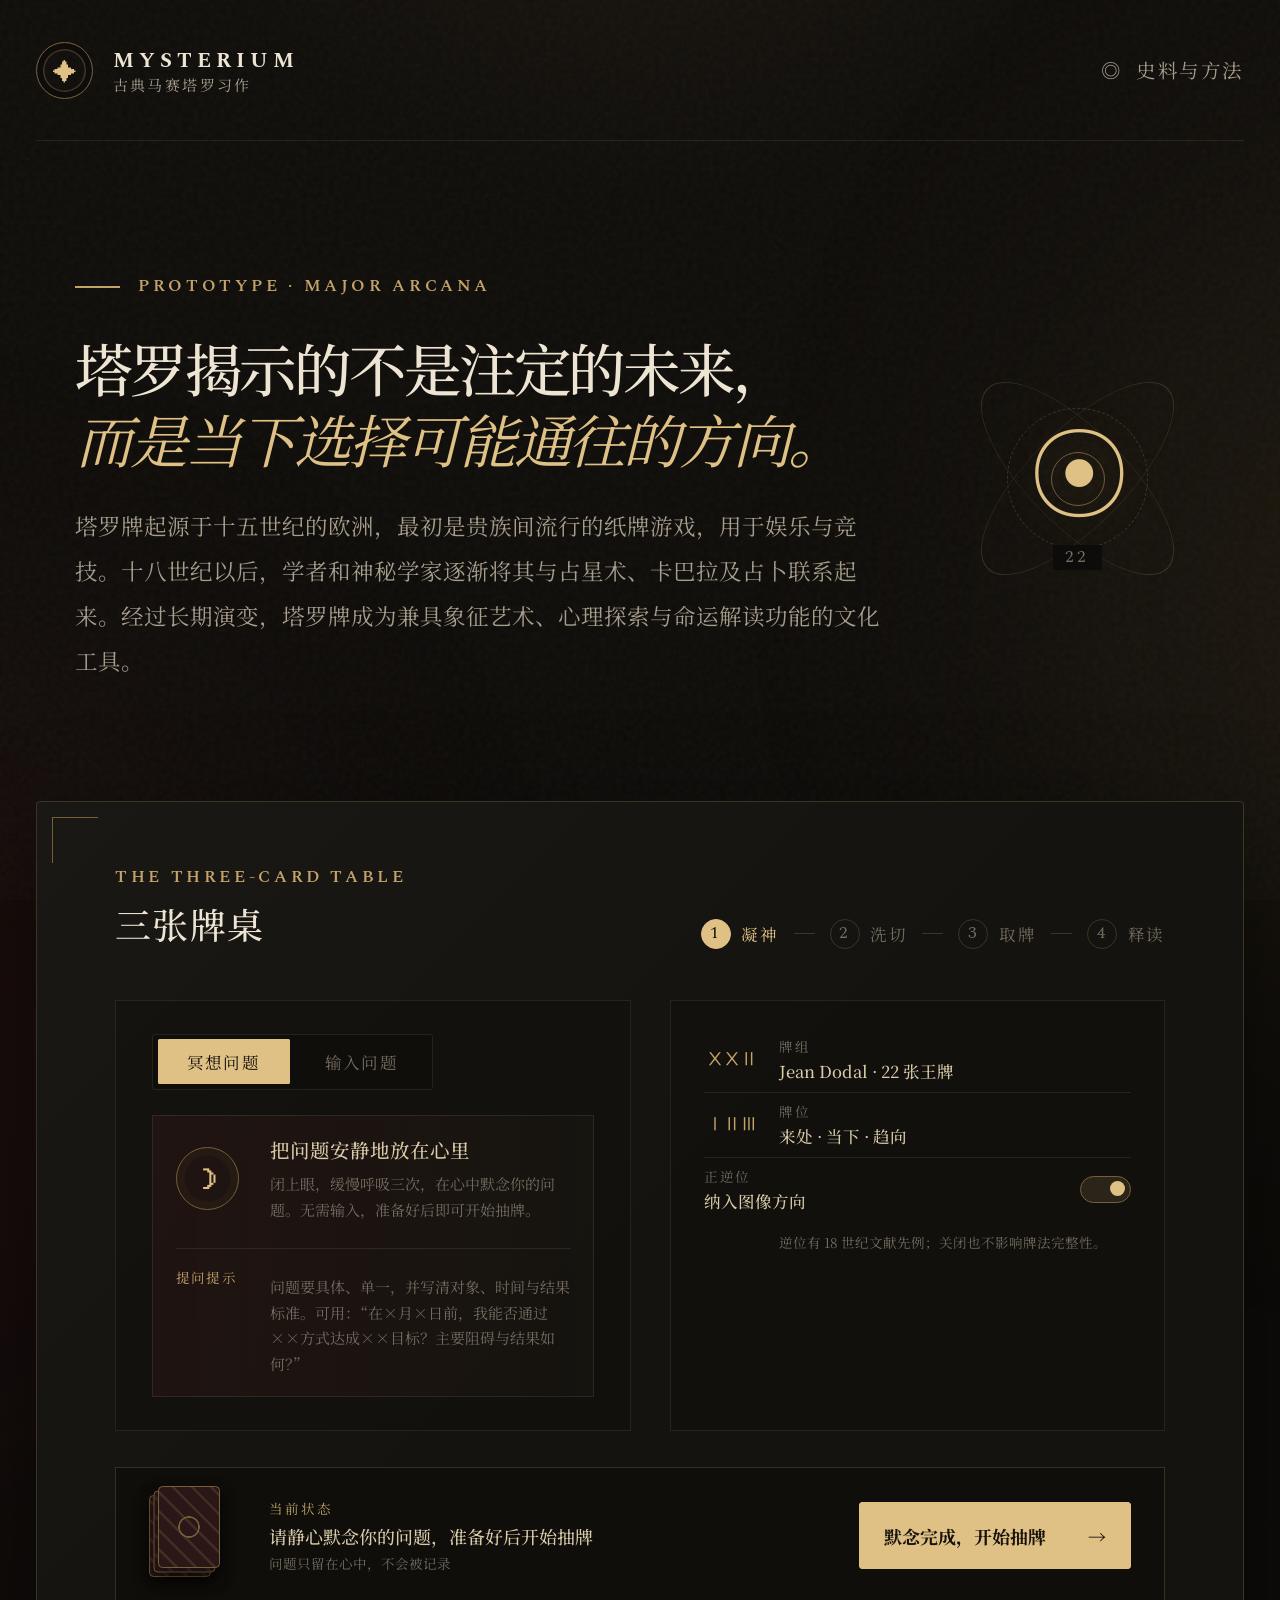
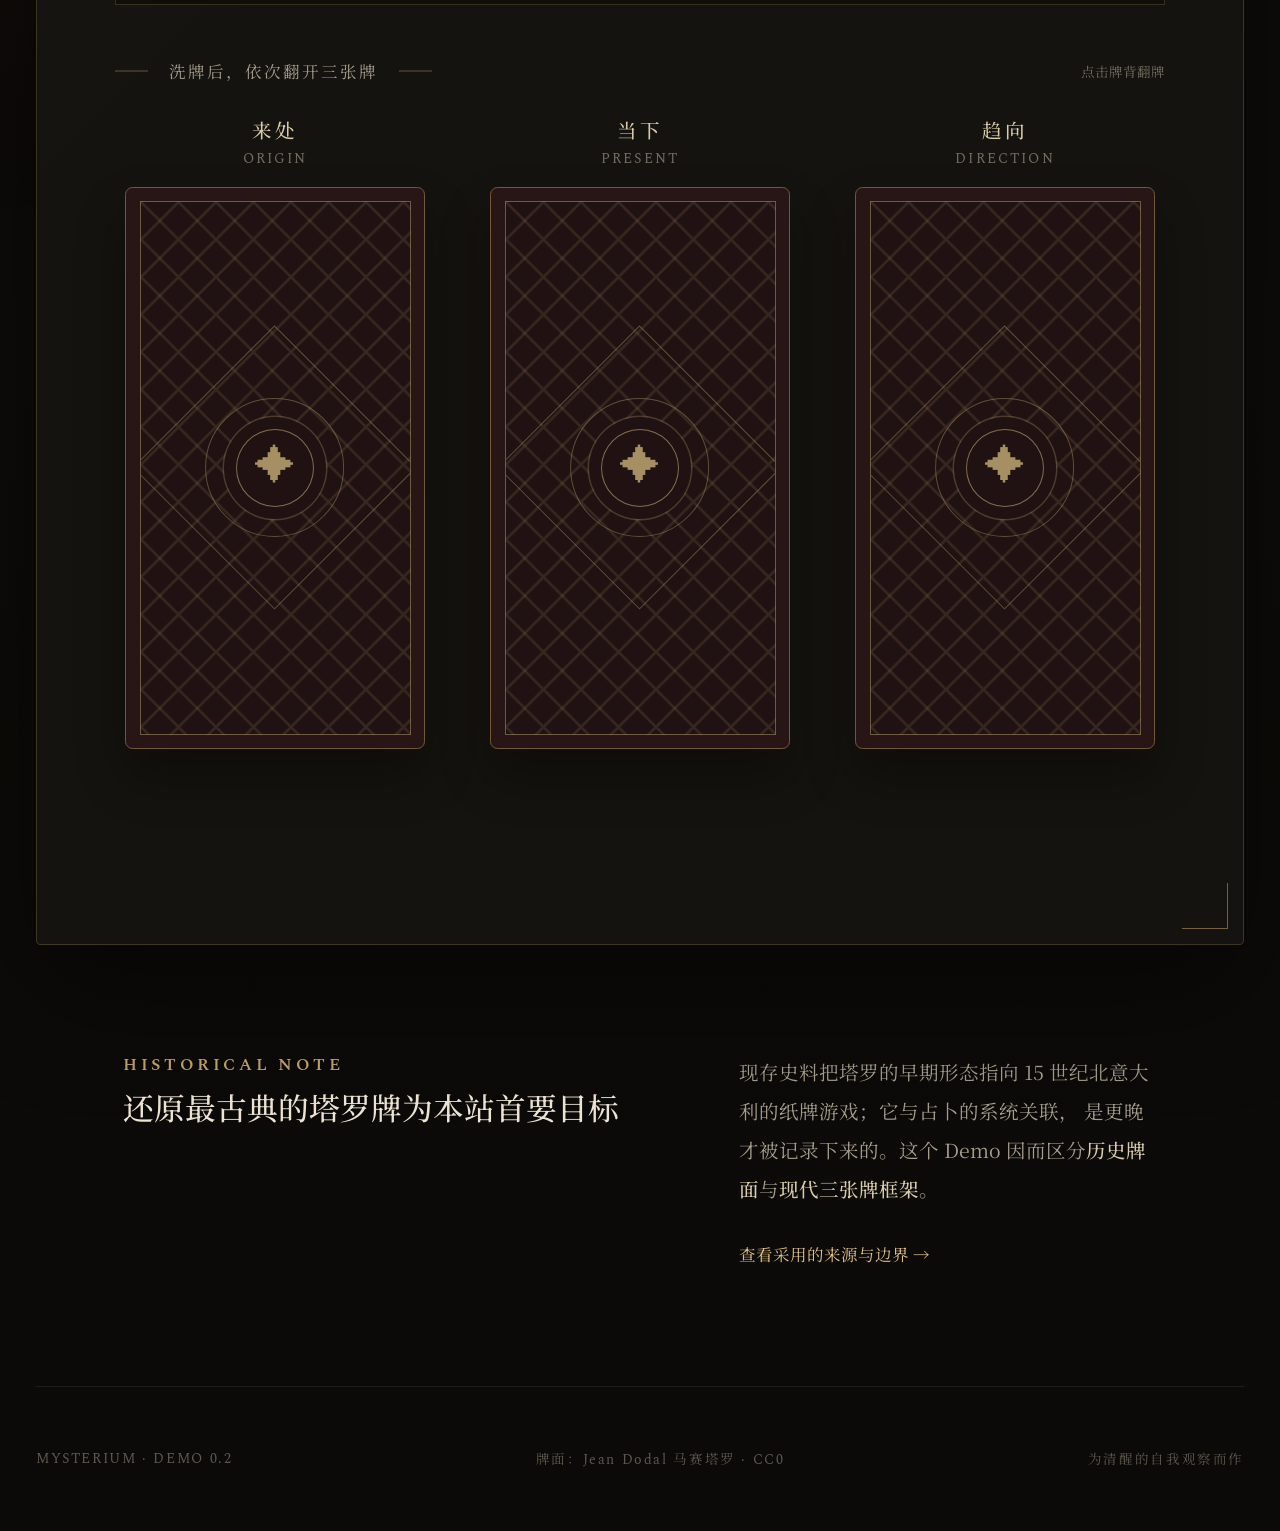
==== index.html @ 78899465 "Add AI reading prompt export" ====
<!doctype html>
<html lang="zh-CN">
  <head>
    <meta charset="UTF-8" />
    <meta name="viewport" content="width=device-width, initial-scale=1.0" />
    <meta name="theme-color" content="#17140f" />
    <meta
      name="description"
      content="以 18 世纪 Jean Dodal 马赛塔罗图像为基础的三张牌体验 Demo。"
    />
    <title>Mysterium · 古典马赛塔罗 Demo</title>
    <link rel="icon" href="assets/seal.svg" type="image/svg+xml" />
    <link rel="stylesheet" href="styles.css" />
    <script src="app.js" defer></script>
  </head>
  <body>
    <a class="skip-link" href="#reading-table">直接进入牌桌</a>

    <div class="ambient ambient-left" aria-hidden="true"></div>
    <div class="ambient ambient-right" aria-hidden="true"></div>
    <div class="grain" aria-hidden="true"></div>

    <header class="site-header">
      <a class="brand" href="#top" aria-label="Mysterium 首页">
        <span class="brand-seal" aria-hidden="true">✦</span>
        <span>
          <strong>MYSTERIUM</strong>
          <small>古典马赛塔罗习作</small>
        </span>
      </a>

      <button class="text-button" id="open-notes" type="button">
        <span aria-hidden="true">◎</span>
        史料与方法
      </button>
    </header>

    <main id="top">
      <section class="hero" aria-labelledby="hero-title">
        <div class="hero-copy">
          <p class="eyebrow"><span></span> Prototype · Major Arcana</p>
          <h1 class="hero-statement" id="hero-title">塔罗揭示的不是注定的未来，<br /><em>而是当下选择可能通往的方向。</em></h1>
          <p class="hero-lede">
            塔罗牌起源于十五世纪的欧洲，最初是贵族间流行的纸牌游戏，用于娱乐与竞技。十八世纪以后，学者和神秘学家逐渐将其与占星术、卡巴拉及占卜联系起来。经过长期演变，塔罗牌成为兼具象征艺术、心理探索与命运解读功能的文化工具。
          </p>
        </div>

        <div class="hero-mark" aria-hidden="true">
          <div class="orbit orbit-one"></div>
          <div class="orbit orbit-two"></div>
          <span>☉</span>
          <small>22</small>
        </div>
      </section>

      <section class="reading-shell" id="reading-table" aria-labelledby="table-title">
        <div class="table-head">
          <div>
            <p class="section-kicker">THE THREE-CARD TABLE</p>
            <h2 id="table-title">三张牌桌</h2>
          </div>
          <ol class="steps" aria-label="占牌步骤">
            <li class="is-active" data-step="1"><span>1</span>凝神</li>
            <li data-step="2"><span>2</span>洗切</li>
            <li data-step="3"><span>3</span>取牌</li>
            <li data-step="4"><span>4</span>释读</li>
          </ol>
        </div>

        <div class="controls-grid">
          <div class="question-block">
            <div class="question-mode-tabs" role="tablist" aria-label="提问方式">
              <button
                class="is-active"
                id="mode-meditation"
                type="button"
                role="tab"
                aria-selected="true"
                aria-controls="meditation-panel"
                data-mode="meditation"
              >冥想问题</button>
              <button
                id="mode-write"
                type="button"
                role="tab"
                aria-selected="false"
                aria-controls="write-panel"
                data-mode="write"
              >输入问题</button>
            </div>

            <div class="question-mode-panel meditation-panel" id="meditation-panel" role="tabpanel" aria-labelledby="mode-meditation">
              <span class="meditation-mark" aria-hidden="true">☽</span>
              <div class="meditation-intro">
                <strong>把问题安静地放在心里</strong>
                <p>闭上眼，缓慢呼吸三次，在心中默念你的问题。无需输入，准备好后即可开始抽牌。</p>
              </div>
              <div class="question-tutorial">
                <small>提问提示</small>
                <p>问题要具体、单一，并写清对象、时间与结果标准。可用：“在×月×日前，我能否通过××方式达成××目标？主要阻碍与结果如何？”</p>
              </div>
            </div>

            <div class="question-mode-panel write-panel" id="write-panel" role="tabpanel" aria-labelledby="mode-write" hidden>
              <label for="question">你希望从哪个问题开始？</label>
              <div class="input-wrap">
                <textarea
                  id="question"
                  maxlength="120"
                  rows="4"
                  placeholder="问题要具体、单一，并写清对象、时间与结果标准。可用：“在×月×日前，我能否通过××方式达成××目标？主要阻碍与结果如何？”"
                ></textarea>
                <span id="question-count" aria-live="polite">0 / 120</span>
              </div>
            </div>
          </div>

          <aside class="method-card" aria-label="本次牌法设置">
            <div class="method-row">
              <span class="method-icon" aria-hidden="true">ⅩⅩⅡ</span>
              <div>
                <small>牌组</small>
                <strong>Jean Dodal · 22 张王牌</strong>
              </div>
            </div>
            <div class="method-row">
              <span class="method-icon" aria-hidden="true">ⅠⅡⅢ</span>
              <div>
                <small>牌位</small>
                <strong>来处 · 当下 · 趋向</strong>
              </div>
            </div>
            <label class="toggle-row">
              <span>
                <small>正逆位</small>
                <strong>纳入图像方向</strong>
              </span>
              <input id="reversals" type="checkbox" checked />
              <span class="toggle" aria-hidden="true"></span>
            </label>
            <p class="micro-note">逆位有 18 世纪文献先例；关闭也不影响牌法完整性。</p>
          </aside>
        </div>

        <div class="ritual-bar">
          <div class="deck-mini" id="deck-mini" aria-hidden="true">
            <span></span><span></span><span></span>
          </div>
          <div class="ritual-status">
            <small>当前状态</small>
            <strong id="status-text" aria-live="polite">请静心默念你的问题，准备好后开始抽牌</strong>
            <span id="shuffle-receipt">问题只留在心中，不会被记录</span>
          </div>
          <button class="primary-button" id="shuffle-button" type="button">
            <span>默念完成，开始抽牌</span>
            <b aria-hidden="true">→</b>
          </button>
        </div>

        <div class="draw-heading">
          <div>
            <span class="hairline"></span>
            <p id="draw-instruction">洗牌后，依次翻开三张牌</p>
            <span class="hairline"></span>
          </div>
          <small>点击牌背翻牌</small>
        </div>

        <div class="card-grid" id="card-grid" aria-label="三张牌位"></div>

        <section class="reading-result" id="reading-result" aria-labelledby="result-title" tabindex="-1" hidden>
          <div class="result-heading">
            <div>
              <p class="section-kicker">YOUR READING</p>
              <h2 id="result-title">把三张牌连成一句话</h2>
            </div>
            <button class="secondary-button" id="copy-reading" type="button">复制释读</button>
          </div>
          <blockquote id="question-echo"></blockquote>
          <div class="interpretations" id="interpretations"></div>
          <div class="synthesis">
            <div class="synthesis-mark" aria-hidden="true">✦</div>
            <div>
              <small>综合线索</small>
              <p id="synthesis-text"></p>
              <strong id="action-text"></strong>
            </div>
          </div>
          <section class="ai-prompt-panel" aria-labelledby="ai-prompt-title">
            <div class="ai-prompt-mark" aria-hidden="true">AI</div>
            <div class="ai-prompt-copy">
              <p class="section-kicker">CONTINUE WITH AI</p>
              <h3 id="ai-prompt-title">复制完整牌阵，继续向 AI 提问</h3>
              <p>
                提示词会整理问题、牌阵定义、三张牌的牌位与正逆位，并要求 AI 区分传统象征、组合推论与现实事实。
              </p>
              <div class="ai-prompt-includes" aria-label="提示词包含的内容">
                <span>问题</span><span>牌阵</span><span>牌位</span><span>正逆位</span><span>解读边界</span>
              </div>
              <p class="ai-prompt-note" id="ai-prompt-note"></p>
            </div>
            <button class="primary-button ai-copy-button" id="copy-ai-prompt" type="button">
              <span>复制 AI 提示词</span><b aria-hidden="true">→</b>
            </button>
          </section>
          <div class="result-actions">
            <p>塔罗适合帮助整理感受，不替代医疗、法律、财务或人生重大决定的专业意见。</p>
            <button class="text-button reset-button" id="reset-button" type="button">重新起牌 ↺</button>
          </div>
        </section>
      </section>

      <section class="provenance" aria-labelledby="provenance-title">
        <div>
          <p class="section-kicker">HISTORICAL NOTE</p>
          <h2 id="provenance-title">还原最古典的塔罗牌为本站首要目标</h2>
        </div>
        <div class="provenance-copy">
          <p>
            现存史料把塔罗的早期形态指向 15 世纪北意大利的纸牌游戏；它与占卜的系统关联，
            是更晚才被记录下来的。这个 Demo 因而区分<strong>历史牌面</strong>与<strong>现代三张牌框架</strong>。
          </p>
          <button class="inline-link" id="open-notes-secondary" type="button">查看采用的来源与边界 →</button>
        </div>
      </section>
    </main>

    <footer>
      <span>MYSTERIUM · DEMO 0.2</span>
      <span>牌面：Jean Dodal 马赛塔罗 · CC0</span>
      <span>为清醒的自我观察而作</span>
    </footer>

    <dialog id="notes-dialog">
      <div class="dialog-head">
        <div>
          <p class="section-kicker">SOURCES &amp; METHOD</p>
          <h2>史料与方法说明</h2>
        </div>
        <button id="close-notes" type="button" aria-label="关闭史料说明">×</button>
      </div>
      <div class="dialog-body">
        <section>
          <span class="note-number">01</span>
          <div>
            <h3>牌面传统</h3>
            <p>
              Demo 使用 Jean Dodal 的马赛体系大阿卡那图像，原牌约制作于 1701 年。
              图像整理版由 OpenGameArt 以 CC0 提供。马赛体系保留了杯、剑、杖、币与 22 张王牌的欧洲传统结构。
            </p>
            <a href="https://opengameart.org/content/tarot-cards-major-arcana" target="_blank" rel="noreferrer">查看牌面来源</a>
          </div>
        </section>
        <section>
          <span class="note-number">02</span>
          <div>
            <h3>占卜史的边界</h3>
            <p>
              大都会艺术博物馆将最早的塔罗记录定位于 15 世纪，并说明它起初是游戏。
              法国国家图书馆藏有 Etteilla 于 1783–1784 年出版的塔罗占卜著作；这才是可核查的早期系统文献之一。
            </p>
            <div class="source-links">
              <a href="https://www.metmuseum.org/perspectives/tarot-2" target="_blank" rel="noreferrer">Met 塔罗史</a>
              <a href="https://catalogue.bnf.fr/ark:/12148/cb44214742d" target="_blank" rel="noreferrer">BnF · Etteilla 原著书目</a>
            </div>
          </div>
        </section>
        <section>
          <span class="note-number">03</span>
          <div>
            <h3>本 Demo 的三张牌法</h3>
            <p>
              “来处／当下／趋向”是便于入门的现代阅读框架，不是中世纪定式。这里把“未来”写成“趋向”，
              因为第三张牌反映的是在当前条件延续时值得观察的方向，并非不可改变的预言。
            </p>
          </div>
        </section>
        <section>
          <span class="note-number">04</span>
          <div>
            <h3>随机与逆位</h3>
            <p>
              每次洗牌使用 <code>crypto.getRandomValues()</code> 完成 Fisher–Yates 洗牌，再随机切牌。
              开启逆位后，每张牌以等概率决定方向。逆位是解释图像阻滞、内化或过度的一种视角，不等同于“坏牌”。
            </p>
          </div>
        </section>
      </div>
    </dialog>

    <div class="toast" id="toast" role="status" aria-live="polite"></div>
  </body>
</html>
---- styles.css ----
@import url("https://fonts.googleapis.com/css2?family=Noto+Serif+SC:wght@400;500;600;700&family=Spectral:ital,wght@0,400;0,500;0,600;1,500&display=swap");

:root {
  --ink: #ede4d3;
  --muted: #a69d8d;
  --dim: #746c60;
  --gold: #c4a36a;
  --gold-bright: #dfc185;
  --gold-dark: #76603a;
  --paper: #d9cbaa;
  --wine: #611f26;
  --night: #0d0c0a;
  --panel: #15130f;
  --panel-light: #1b1812;
  --line: rgba(196, 163, 106, 0.22);
  --line-soft: rgba(237, 228, 211, 0.09);
  --shadow: 0 28px 80px rgba(0, 0, 0, 0.48);
  --serif-cn: "Noto Serif SC", "Songti SC", SimSun, serif;
  --serif-latin: "Spectral", Georgia, serif;
}

* {
  box-sizing: border-box;
}

html {
  scroll-behavior: smooth;
}

body {
  min-width: 320px;
  margin: 0;
  color: var(--ink);
  background:
    radial-gradient(circle at 50% -10%, rgba(103, 77, 40, 0.16), transparent 32rem),
    linear-gradient(180deg, #100e0b 0%, #0b0a08 100%);
  font-family: var(--serif-cn);
  min-height: 100vh;
  overflow-x: hidden;
}

button,
textarea {
  font: inherit;
}

button,
a {
  -webkit-tap-highlight-color: transparent;
}

button:focus-visible,
a:focus-visible,
textarea:focus-visible {
  outline: 2px solid var(--gold-bright);
  outline-offset: 4px;
}

.skip-link {
  position: fixed;
  z-index: 100;
  top: 12px;
  left: 12px;
  padding: 10px 14px;
  color: var(--night);
  background: var(--gold-bright);
  transform: translateY(-150%);
}

.skip-link:focus-visible {
  transform: translateY(0);
}

.reading-complete .skip-link {
  visibility: hidden;
  transform: translateY(-150%);
}

.grain {
  position: fixed;
  z-index: -1;
  inset: 0;
  pointer-events: none;
  opacity: 0.05;
  background-image: url("data:image/svg+xml,%3Csvg viewBox='0 0 180 180' xmlns='http://www.w3.org/2000/svg'%3E%3Cfilter id='n'%3E%3CfeTurbulence type='fractalNoise' baseFrequency='.92' numOctaves='4' stitchTiles='stitch'/%3E%3C/filter%3E%3Crect width='100%25' height='100%25' filter='url(%23n)' opacity='.8'/%3E%3C/svg%3E");
}

.ambient {
  position: fixed;
  z-index: -2;
  width: 34rem;
  height: 34rem;
  border-radius: 50%;
  filter: blur(100px);
  pointer-events: none;
}

.ambient-left {
  top: 28rem;
  left: -24rem;
  background: rgba(98, 30, 32, 0.16);
}

.ambient-right {
  top: 8rem;
  right: -26rem;
  background: rgba(122, 90, 42, 0.14);
}

.site-header,
main,
footer {
  width: min(1180px, calc(100% - 48px));
  margin-inline: auto;
}

.site-header {
  display: flex;
  align-items: center;
  justify-content: space-between;
  height: 94px;
  border-bottom: 1px solid var(--line-soft);
}

.brand {
  display: inline-flex;
  gap: 13px;
  align-items: center;
  color: var(--ink);
  text-decoration: none;
}

.brand-seal {
  display: grid;
  place-items: center;
  width: 38px;
  height: 38px;
  color: var(--gold-bright);
  border: 1px solid var(--gold-dark);
  border-radius: 50%;
  box-shadow: inset 0 0 0 4px var(--night), inset 0 0 0 5px rgba(196, 163, 106, 0.26);
}

.brand strong,
.brand small {
  display: block;
}

.brand strong {
  font-family: var(--serif-latin);
  font-size: 14px;
  letter-spacing: 0.24em;
}

.brand small {
  margin-top: -2px;
  color: var(--muted);
  font-size: 10px;
  letter-spacing: 0.16em;
}

.text-button,
.inline-link {
  padding: 8px 0;
  color: var(--gold-bright);
  background: none;
  border: 0;
  cursor: pointer;
}

.text-button {
  display: inline-flex;
  gap: 9px;
  align-items: center;
  color: var(--muted);
  font-size: 13px;
  letter-spacing: 0.08em;
}

.text-button:hover,
.inline-link:hover {
  color: var(--ink);
}

.hero {
  position: relative;
  display: grid;
  grid-template-columns: minmax(0, 1fr) 300px;
  gap: 5rem;
  align-items: center;
  min-height: 440px;
  padding: 74px 58px 64px;
}

.hero-copy {
  max-width: 720px;
}

.eyebrow,
.section-kicker {
  margin: 0;
  color: var(--gold);
  font-family: var(--serif-latin), var(--serif-cn);
  font-size: 11px;
  font-weight: 600;
  letter-spacing: 0.22em;
  text-transform: uppercase;
}

.eyebrow {
  display: flex;
  gap: 12px;
  align-items: center;
}

.eyebrow span {
  width: 30px;
  height: 1px;
  background: var(--gold);
}

.hero h1 {
  margin: 22px 0 20px;
  font-size: clamp(40px, 5.2vw, 70px);
  font-weight: 500;
  line-height: 1.22;
  letter-spacing: -0.045em;
}

.hero h1.hero-statement {
  font-size: clamp(32px, 3vw, 42px);
  letter-spacing: -0.055em;
}

.hero h1 em {
  color: var(--gold-bright);
  font-weight: 400;
}

.hero-lede {
  max-width: 720px;
  margin: 0;
  color: var(--muted);
  font-size: 15px;
  line-height: 2;
}

.hero-mark {
  position: relative;
  display: grid;
  place-items: center;
  width: 250px;
  aspect-ratio: 1;
  justify-self: center;
}

.hero-mark::before,
.hero-mark::after,
.orbit {
  position: absolute;
  inset: 0;
  content: "";
  border: 1px solid rgba(196, 163, 106, 0.22);
  border-radius: 50%;
}

.hero-mark::before {
  inset: 38px;
  border-style: dashed;
}

.hero-mark::after {
  inset: 67px;
  border-color: rgba(196, 163, 106, 0.5);
}

.orbit-one {
  transform: rotate(45deg) scaleY(0.38);
}

.orbit-two {
  transform: rotate(-45deg) scaleY(0.38);
}

.hero-mark > span {
  color: var(--gold-bright);
  font-family: var(--serif-latin);
  font-size: 68px;
  text-shadow: 0 0 30px rgba(196, 163, 106, 0.18);
}

.hero-mark small {
  position: absolute;
  bottom: 24px;
  padding: 0 8px;
  color: var(--dim);
  background: var(--night);
  font-family: var(--serif-latin);
  font-size: 11px;
  letter-spacing: 0.2em;
}

.reading-shell {
  position: relative;
  padding: 42px 52px 52px;
  overflow: hidden;
  background:
    linear-gradient(135deg, rgba(255, 255, 255, 0.018), transparent 38%),
    var(--panel);
  border: 1px solid var(--line);
  border-radius: 3px;
  box-shadow: var(--shadow);
}

.reading-shell::before,
.reading-shell::after {
  position: absolute;
  width: 30px;
  height: 30px;
  content: "";
  pointer-events: none;
}

.reading-shell::before {
  top: 10px;
  left: 10px;
  border-top: 1px solid var(--gold-dark);
  border-left: 1px solid var(--gold-dark);
}

.reading-shell::after {
  right: 10px;
  bottom: 10px;
  border-right: 1px solid var(--gold-dark);
  border-bottom: 1px solid var(--gold-dark);
}

.table-head,
.result-heading {
  display: flex;
  gap: 30px;
  align-items: flex-end;
  justify-content: space-between;
}

.table-head h2,
.result-heading h2,
.provenance h2,
.dialog-head h2 {
  margin: 5px 0 0;
  font-size: 24px;
  font-weight: 500;
  letter-spacing: 0.04em;
}

.steps {
  display: flex;
  gap: 0;
  margin: 0;
  padding: 0;
  list-style: none;
}

.steps li {
  position: relative;
  display: flex;
  gap: 7px;
  align-items: center;
  padding-left: 34px;
  color: var(--dim);
  font-size: 11px;
  letter-spacing: 0.1em;
  transition: color 300ms ease;
}

.steps li:not(:first-child)::before {
  position: absolute;
  left: 10px;
  width: 14px;
  height: 1px;
  content: "";
  background: var(--line);
}

.steps span {
  display: grid;
  place-items: center;
  width: 20px;
  height: 20px;
  border: 1px solid var(--line);
  border-radius: 50%;
  font-family: var(--serif-latin);
}

.steps li.is-active,
.steps li.is-done {
  color: var(--gold-bright);
}

.steps li.is-active span {
  color: var(--night);
  background: var(--gold-bright);
  border-color: var(--gold-bright);
}

.steps li.is-done span {
  border-color: var(--gold-dark);
}

.controls-grid {
  display: grid;
  grid-template-columns: minmax(0, 1fr) 330px;
  gap: 26px;
  margin-top: 34px;
}

.question-block,
.method-card {
  min-height: 176px;
  padding: 22px 24px;
  background: rgba(5, 5, 4, 0.22);
  border: 1px solid var(--line-soft);
}

.question-mode-tabs {
  display: inline-flex;
  gap: 4px;
  padding: 3px;
  background: #0f0e0b;
  border: 1px solid var(--line-soft);
  border-radius: 2px;
}

.question-mode-tabs button {
  min-width: 88px;
  padding: 7px 13px;
  color: var(--dim);
  background: transparent;
  border: 0;
  border-radius: 1px;
  cursor: pointer;
  font-size: 11px;
  letter-spacing: 0.08em;
  transition: color 180ms ease, background 180ms ease;
}

.question-mode-tabs button:hover:not(:disabled) {
  color: var(--paper);
}

.question-mode-tabs button.is-active {
  color: #19140d;
  background: var(--gold-bright);
}

.question-mode-tabs button:disabled {
  cursor: default;
}

.question-mode-panel {
  margin-top: 17px;
}

.meditation-panel {
  display: grid;
  grid-template-columns: 48px minmax(0, 1fr);
  gap: 15px;
  align-items: center;
  min-height: 79px;
  padding: 13px 15px;
  background: linear-gradient(90deg, rgba(97, 31, 38, 0.16), rgba(196, 163, 106, 0.025));
  border: 1px solid var(--line-soft);
}

.meditation-panel[hidden],
.write-panel[hidden] {
  display: none;
}

.meditation-mark {
  display: grid;
  place-items: center;
  width: 42px;
  height: 42px;
  color: var(--gold-bright);
  border: 1px solid var(--gold-dark);
  border-radius: 50%;
  font-family: var(--serif-latin);
  font-size: 22px;
  box-shadow: inset 0 0 0 5px rgba(196, 163, 106, 0.04);
}

.meditation-panel strong,
.meditation-panel p {
  display: block;
}

.question-tutorial {
  grid-column: 1 / -1;
  display: grid;
  grid-template-columns: 48px minmax(0, 1fr);
  gap: 15px;
  align-items: start;
  margin-top: 2px;
  padding-top: 12px;
  border-top: 1px solid var(--line-soft);
}

.question-tutorial small {
  color: var(--gold);
  font-size: 9px;
  letter-spacing: 0.1em;
}

.question-tutorial p {
  margin: -3px 0 0;
  color: var(--muted);
  font-size: 10px;
  line-height: 1.8;
}

.meditation-panel strong {
  color: var(--paper);
  font-size: 13px;
  font-weight: 500;
}

.meditation-panel p {
  margin: 5px 0 0;
  color: var(--dim);
  font-size: 10px;
  line-height: 1.7;
}

.write-panel > label {
  display: block;
  margin-bottom: 9px;
  color: var(--paper);
  font-size: 12px;
}

.input-wrap {
  position: relative;
}

textarea {
  display: block;
  width: 100%;
  min-height: 112px;
  padding: 13px 64px 13px 14px;
  resize: vertical;
  color: var(--ink);
  background: #100f0c;
  border: 1px solid var(--line);
  border-radius: 2px;
  line-height: 1.65;
}

textarea::placeholder {
  color: #625c53;
}

#question-count {
  position: absolute;
  right: 12px;
  bottom: 10px;
  color: var(--dim);
  font-family: var(--serif-latin);
  font-size: 10px;
}

.method-card {
  padding: 18px 22px;
}

.method-row,
.toggle-row {
  display: flex;
  gap: 13px;
  align-items: center;
  min-height: 43px;
}

.method-row + .method-row,
.toggle-row {
  border-top: 1px solid var(--line-soft);
}

.method-icon {
  width: 37px;
  color: var(--gold);
  font-family: var(--serif-latin);
  font-size: 12px;
  text-align: center;
  letter-spacing: -0.04em;
}

.method-row small,
.method-row strong,
.toggle-row small,
.toggle-row strong {
  display: block;
}

.method-row small,
.toggle-row small {
  margin-bottom: 2px;
  color: var(--dim);
  font-size: 9px;
  letter-spacing: 0.12em;
}

.method-row strong,
.toggle-row strong {
  color: var(--paper);
  font-size: 11px;
  font-weight: 500;
}

.toggle-row {
  position: relative;
  justify-content: space-between;
  cursor: pointer;
}

.toggle-row input {
  position: absolute;
  opacity: 0;
  pointer-events: none;
}

.toggle {
  position: relative;
  width: 34px;
  height: 18px;
  background: #0d0c0a;
  border: 1px solid #4d463a;
  border-radius: 20px;
  transition: all 200ms ease;
}

.toggle::after {
  position: absolute;
  top: 3px;
  left: 3px;
  width: 10px;
  height: 10px;
  content: "";
  background: var(--dim);
  border-radius: 50%;
  transition: all 200ms ease;
}

.toggle-row input:checked + .toggle {
  background: rgba(196, 163, 106, 0.14);
  border-color: var(--gold-dark);
}

.toggle-row input:checked + .toggle::after {
  background: var(--gold-bright);
  transform: translateX(16px);
}

.toggle-row input:focus-visible + .toggle {
  outline: 2px solid var(--gold-bright);
  outline-offset: 3px;
}

.micro-note {
  margin: 7px 0 0 50px;
  color: var(--dim);
  font-size: 9px;
  line-height: 1.5;
}

.ritual-bar {
  display: grid;
  grid-template-columns: 62px minmax(0, 1fr) auto;
  gap: 18px;
  align-items: center;
  margin-top: 24px;
  padding: 18px 22px;
  background: #0f0e0b;
  border: 1px solid var(--line);
}

.deck-mini {
  position: relative;
  width: 41px;
  height: 55px;
}

.deck-mini span {
  position: absolute;
  inset: 0;
  display: block;
  background:
    radial-gradient(circle at center, transparent 18%, var(--gold-dark) 19%, var(--gold-dark) 21%, transparent 22%),
    repeating-linear-gradient(45deg, transparent 0 7px, rgba(196, 163, 106, 0.16) 8px 9px),
    #2b1717;
  border: 1px solid var(--gold-dark);
  border-radius: 3px;
  box-shadow: 0 4px 10px rgba(0, 0, 0, 0.5);
  transition: transform 500ms ease;
}

.deck-mini span:nth-child(2) {
  transform: translate(3px, -3px);
}

.deck-mini span:nth-child(3) {
  transform: translate(6px, -6px);
}

.deck-mini.is-shuffling span:nth-child(1) {
  animation: shuffle-left 700ms ease-in-out infinite alternate;
}

.deck-mini.is-shuffling span:nth-child(3) {
  animation: shuffle-right 700ms ease-in-out infinite alternate;
}

@keyframes shuffle-left {
  to { transform: translate(-14px, -4px) rotate(-8deg); }
}

@keyframes shuffle-right {
  to { transform: translate(20px, -8px) rotate(9deg); }
}

.ritual-status small,
.ritual-status strong,
.ritual-status span {
  display: block;
}

.ritual-status small {
  margin-bottom: 3px;
  color: var(--gold);
  font-size: 9px;
  letter-spacing: 0.15em;
}

.ritual-status strong {
  color: var(--paper);
  font-size: 12px;
  font-weight: 500;
}

.ritual-status span {
  margin-top: 3px;
  color: var(--dim);
  font-size: 9px;
}

.primary-button,
.secondary-button {
  border-radius: 2px;
  cursor: pointer;
  transition: transform 180ms ease, background 180ms ease, color 180ms ease;
}

.primary-button {
  display: inline-flex;
  gap: 28px;
  align-items: center;
  justify-content: space-between;
  min-width: 164px;
  padding: 13px 16px;
  color: #17120b;
  background: var(--gold-bright);
  border: 1px solid var(--gold-bright);
  font-size: 12px;
  font-weight: 700;
}

.primary-button:hover,
.secondary-button:hover {
  transform: translateY(-2px);
}

.primary-button:disabled {
  color: var(--dim);
  background: #211d17;
  border-color: var(--line);
  cursor: wait;
  transform: none;
}

.draw-heading {
  display: flex;
  align-items: center;
  justify-content: space-between;
  margin: 36px 0 22px;
}

.draw-heading > div {
  display: flex;
  gap: 14px;
  align-items: center;
}

.draw-heading p {
  margin: 0;
  color: var(--muted);
  font-size: 11px;
  letter-spacing: 0.12em;
}

.draw-heading small {
  color: var(--dim);
  font-size: 9px;
}

.hairline {
  width: 22px;
  height: 1px;
  background: var(--line);
}

.card-grid {
  display: grid;
  grid-template-columns: repeat(3, minmax(0, 1fr));
  gap: 30px;
  max-width: 890px;
  margin: 0 auto;
}

.card-position {
  min-width: 0;
  text-align: center;
}

.position-label {
  margin-bottom: 12px;
}

.position-label strong,
.position-label small {
  display: block;
}

.position-label strong {
  color: var(--paper);
  font-size: 13px;
  font-weight: 500;
  letter-spacing: 0.16em;
}

.position-label small {
  margin-top: 3px;
  color: var(--dim);
  font-family: var(--serif-latin);
  font-size: 9px;
  letter-spacing: 0.16em;
  text-transform: uppercase;
}

.tarot-card {
  position: relative;
  width: min(100%, 200px);
  aspect-ratio: 200 / 375;
  margin: 0 auto;
  padding: 0;
  perspective: 1200px;
  background: transparent;
  border: 0;
  cursor: default;
}

.tarot-card.can-reveal {
  cursor: pointer;
}

.tarot-card.can-reveal:hover .card-inner {
  transform: translateY(-8px) rotate(-0.7deg);
  box-shadow: 0 24px 45px rgba(0, 0, 0, 0.54), 0 0 0 1px rgba(223, 193, 133, 0.4);
}

.tarot-card:not(.can-reveal):not(.is-revealed) {
  opacity: 0.72;
}

.card-inner {
  position: absolute;
  inset: 0;
  transform-style: preserve-3d;
  border-radius: 5px;
  box-shadow: 0 18px 35px rgba(0, 0, 0, 0.46);
  transition: transform 750ms cubic-bezier(0.2, 0.78, 0.23, 1), box-shadow 250ms ease;
}

.tarot-card.is-revealed .card-inner {
  transform: rotateY(180deg);
}

.card-face {
  position: absolute;
  inset: 0;
  overflow: hidden;
  border-radius: 5px;
  backface-visibility: hidden;
}

.card-back {
  display: grid;
  place-items: center;
  padding: 9px;
  background: #31191a;
  border: 1px solid #9b7444;
}

.back-frame {
  position: relative;
  display: grid;
  place-items: center;
  width: 100%;
  height: 100%;
  overflow: hidden;
  background:
    linear-gradient(45deg, transparent 47%, rgba(217, 187, 127, 0.18) 48% 52%, transparent 53%),
    linear-gradient(-45deg, transparent 47%, rgba(217, 187, 127, 0.18) 48% 52%, transparent 53%),
    #261214;
  background-size: 25px 25px;
  border: 1px solid rgba(223, 193, 133, 0.58);
}

.back-frame::before,
.back-frame::after {
  position: absolute;
  width: 74%;
  aspect-ratio: 1;
  content: "";
  border: 1px solid rgba(223, 193, 133, 0.48);
  transform: rotate(45deg);
}

.back-frame::after {
  width: 51%;
  border-radius: 50%;
}

.back-symbol {
  position: relative;
  z-index: 1;
  display: grid;
  place-items: center;
  width: 52px;
  height: 52px;
  color: var(--gold-bright);
  background: #261214;
  border: 1px solid rgba(223, 193, 133, 0.72);
  border-radius: 50%;
  font-family: var(--serif-latin);
  font-size: 27px;
  box-shadow: 0 0 0 8px #261214, 0 0 0 9px rgba(223, 193, 133, 0.33);
}

.card-front {
  transform: rotateY(180deg);
  background: #d8caab;
  border: 1px solid #87724d;
}

.card-front img {
  width: 100%;
  height: 100%;
  object-fit: cover;
  transition: transform 400ms ease;
}

.card-front img.is-reversed {
  transform: rotate(180deg);
}

.orientation-badge {
  position: absolute;
  z-index: 2;
  top: 8px;
  right: 8px;
  padding: 3px 7px;
  color: #f0e7d3;
  background: rgba(48, 22, 23, 0.9);
  border: 1px solid rgba(223, 193, 133, 0.6);
  border-radius: 999px;
  font-size: 9px;
  letter-spacing: 0.1em;
}

.card-caption {
  min-height: 60px;
  margin-top: 13px;
  opacity: 0;
  transform: translateY(7px);
  transition: opacity 350ms ease 500ms, transform 350ms ease 500ms;
}

.card-position.is-revealed .card-caption {
  opacity: 1;
  transform: translateY(0);
}

.card-caption strong,
.card-caption span {
  display: block;
}

.card-caption strong {
  color: var(--paper);
  font-size: 15px;
  font-weight: 600;
}

.card-caption span {
  margin-top: 3px;
  color: var(--gold);
  font-size: 10px;
  letter-spacing: 0.08em;
}

.card-number-placeholder {
  position: absolute;
  inset: 0;
  display: grid;
  place-items: center;
  color: rgba(196, 163, 106, 0.16);
  font-family: var(--serif-latin);
  font-size: 42px;
  pointer-events: none;
}

.reading-result {
  margin-top: 48px;
  padding-top: 36px;
  border-top: 1px solid var(--line);
  animation: result-in 600ms ease both;
}

.reading-result:focus {
  outline: none;
}

@keyframes result-in {
  from { opacity: 0; transform: translateY(16px); }
}

.secondary-button {
  padding: 8px 13px;
  color: var(--gold-bright);
  background: transparent;
  border: 1px solid var(--gold-dark);
  font-size: 10px;
  letter-spacing: 0.1em;
}

#question-echo {
  margin: 26px 0 20px;
  padding: 14px 18px;
  color: var(--paper);
  background: rgba(196, 163, 106, 0.05);
  border-left: 2px solid var(--gold-dark);
  font-size: 13px;
}

#question-echo:empty {
  display: none;
}

.interpretations {
  display: grid;
  grid-template-columns: repeat(3, 1fr);
  gap: 15px;
}

.interpretation-card {
  padding: 18px;
  background: rgba(5, 5, 4, 0.2);
  border: 1px solid var(--line-soft);
}

.interpretation-card > small {
  color: var(--gold);
  font-size: 9px;
  letter-spacing: 0.14em;
}

.interpretation-card h3 {
  margin: 7px 0 8px;
  color: var(--paper);
  font-size: 15px;
  font-weight: 600;
}

.interpretation-card h3 span {
  color: var(--dim);
  font-size: 10px;
  font-weight: 400;
}

.interpretation-card p {
  margin: 0;
  color: var(--muted);
  font-size: 11px;
  line-height: 1.85;
}

.interpretation-card em {
  display: block;
  margin-top: 13px;
  padding-top: 11px;
  color: #918775;
  border-top: 1px solid var(--line-soft);
  font-size: 10px;
  line-height: 1.7;
}

.synthesis {
  display: grid;
  grid-template-columns: 46px 1fr;
  gap: 18px;
  margin-top: 16px;
  padding: 22px;
  background: linear-gradient(90deg, rgba(97, 31, 38, 0.22), rgba(196, 163, 106, 0.04));
  border: 1px solid var(--line);
}

.synthesis-mark {
  display: grid;
  place-items: center;
  width: 42px;
  height: 42px;
  color: var(--gold-bright);
  border: 1px solid var(--gold-dark);
  border-radius: 50%;
}

.synthesis small {
  color: var(--gold);
  font-size: 9px;
  letter-spacing: 0.15em;
}

.synthesis p {
  margin: 5px 0 8px;
  color: var(--paper);
  font-size: 12px;
  line-height: 1.9;
}

.synthesis strong {
  color: var(--gold-bright);
  font-size: 11px;
  font-weight: 500;
}

.ai-prompt-panel {
  display: grid;
  grid-template-columns: 48px minmax(0, 1fr) auto;
  gap: 20px;
  align-items: center;
  margin-top: 18px;
  padding: 22px;
  background:
    linear-gradient(115deg, rgba(196, 163, 106, 0.1), transparent 54%),
    rgba(5, 5, 4, 0.24);
  border: 1px solid var(--gold-dark);
}

.ai-prompt-mark {
  display: grid;
  place-items: center;
  width: 44px;
  height: 44px;
  color: var(--gold-bright);
  border: 1px solid var(--gold-dark);
  border-radius: 50%;
  font-family: var(--serif-latin);
  font-size: 10px;
  letter-spacing: 0.08em;
}

.ai-prompt-copy .section-kicker {
  margin: 0 0 5px;
  font-size: 8px;
}

.ai-prompt-copy h3 {
  margin: 0;
  color: var(--paper);
  font-size: 15px;
  font-weight: 500;
  letter-spacing: 0.04em;
}

.ai-prompt-copy > p:not(.section-kicker, .ai-prompt-note) {
  max-width: 620px;
  margin: 8px 0 0;
  color: var(--muted);
  font-size: 10px;
  line-height: 1.8;
}

.ai-prompt-includes {
  display: flex;
  flex-wrap: wrap;
  gap: 6px;
  margin-top: 11px;
}

.ai-prompt-includes span {
  padding: 3px 7px;
  color: #9f927c;
  border: 1px solid var(--line);
  font-size: 8px;
  letter-spacing: 0.08em;
}

.ai-prompt-note {
  margin: 10px 0 0;
  color: var(--dim);
  font-size: 8px;
  line-height: 1.7;
}

.ai-copy-button {
  min-width: 150px;
}

.result-actions {
  display: flex;
  gap: 24px;
  align-items: center;
  justify-content: space-between;
  margin-top: 20px;
}

.result-actions p {
  max-width: 680px;
  margin: 0;
  color: var(--dim);
  font-size: 9px;
  line-height: 1.7;
}

.reset-button {
  flex: 0 0 auto;
  color: var(--gold-bright);
}

.provenance {
  display: grid;
  grid-template-columns: 0.8fr 1.2fr;
  gap: 80px;
  align-items: start;
  padding: 72px 58px;
  border-bottom: 1px solid var(--line-soft);
}

.provenance-copy p {
  margin: 0;
  color: var(--muted);
  font-size: 13px;
  line-height: 2;
}

.provenance h2 {
  font-size: clamp(15px, 1.6vw, 22px);
  letter-spacing: 0;
  white-space: nowrap;
}

.provenance-copy strong {
  color: var(--paper);
  font-weight: 500;
}

.inline-link {
  margin-top: 14px;
  font-size: 11px;
}

footer {
  display: flex;
  align-items: center;
  justify-content: space-between;
  min-height: 96px;
  color: #5e584e;
  font-family: var(--serif-latin), var(--serif-cn);
  font-size: 9px;
  letter-spacing: 0.12em;
}

dialog {
  width: min(780px, calc(100% - 32px));
  max-height: calc(100vh - 40px);
  padding: 0;
  overflow: auto;
  color: var(--ink);
  background: #15130f;
  border: 1px solid var(--gold-dark);
  border-radius: 3px;
  box-shadow: 0 40px 120px rgba(0, 0, 0, 0.7);
}

dialog::backdrop {
  background: rgba(5, 4, 3, 0.82);
  backdrop-filter: blur(5px);
}

.dialog-head {
  position: sticky;
  z-index: 2;
  top: 0;
  display: flex;
  align-items: center;
  justify-content: space-between;
  padding: 24px 28px;
  background: rgba(21, 19, 15, 0.96);
  border-bottom: 1px solid var(--line);
  backdrop-filter: blur(10px);
}

.dialog-head button {
  display: grid;
  place-items: center;
  width: 34px;
  height: 34px;
  color: var(--muted);
  background: transparent;
  border: 1px solid var(--line);
  border-radius: 50%;
  cursor: pointer;
  font-size: 22px;
  line-height: 1;
}

.dialog-body {
  padding: 10px 28px 28px;
}

.dialog-body section {
  display: grid;
  grid-template-columns: 42px 1fr;
  gap: 16px;
  padding: 24px 0;
  border-bottom: 1px solid var(--line-soft);
}

.dialog-body section:last-child {
  border-bottom: 0;
}

.note-number {
  color: var(--gold);
  font-family: var(--serif-latin);
  font-size: 12px;
}

.dialog-body h3 {
  margin: -3px 0 8px;
  color: var(--paper);
  font-size: 15px;
}

.dialog-body p {
  margin: 0;
  color: var(--muted);
  font-size: 11px;
  line-height: 1.9;
}

.dialog-body a {
  display: inline-block;
  margin-top: 9px;
  color: var(--gold-bright);
  font-size: 10px;
  text-decoration: none;
  border-bottom: 1px solid var(--gold-dark);
}

.source-links {
  display: flex;
  gap: 18px;
}

code {
  color: var(--gold-bright);
  font-family: Consolas, monospace;
  font-size: 0.92em;
}

.toast {
  position: fixed;
  z-index: 50;
  right: 24px;
  bottom: 24px;
  padding: 11px 15px;
  color: #19140d;
  background: var(--gold-bright);
  border-radius: 2px;
  box-shadow: 0 14px 32px rgba(0, 0, 0, 0.45);
  opacity: 0;
  pointer-events: none;
  transform: translateY(10px);
  transition: opacity 200ms ease, transform 200ms ease;
  font-size: 11px;
}

.toast.is-visible {
  opacity: 1;
  transform: translateY(0);
}

@media (max-width: 900px) {
  .hero {
    grid-template-columns: 1fr 200px;
    gap: 2rem;
    padding-inline: 26px;
  }

  .hero-mark {
    width: 190px;
  }

  .controls-grid {
    grid-template-columns: 1fr;
  }

  .method-card {
    display: grid;
    grid-template-columns: repeat(3, 1fr);
    gap: 14px;
    min-height: auto;
  }

  .method-row + .method-row,
  .toggle-row {
    border-top: 0;
  }

  .micro-note {
    display: none;
  }

  .interpretations {
    grid-template-columns: 1fr;
  }

  .ai-prompt-panel {
    grid-template-columns: 44px minmax(0, 1fr);
  }

  .ai-copy-button {
    grid-column: 2;
    justify-self: start;
  }
}

@media (max-width: 700px) {
  .site-header,
  main,
  footer {
    width: min(100% - 28px, 1180px);
  }

  .site-header {
    height: 78px;
  }

  .brand small {
    display: none;
  }

  .hero {
    display: block;
    min-height: auto;
    padding: 54px 8px 46px;
  }

  .hero h1 {
    font-size: clamp(36px, 11vw, 52px);
  }

  .hero-mark {
    display: none;
  }

  .reading-shell {
    padding: 28px 18px 36px;
  }

  .table-head {
    display: block;
  }

  .steps {
    justify-content: space-between;
    margin-top: 22px;
  }

  .steps li {
    padding-left: 0;
    font-size: 0;
  }

  .steps li:not(:first-child)::before {
    left: -25vw;
    width: 22vw;
  }

  .controls-grid {
    margin-top: 24px;
  }

  .question-block {
    padding: 18px;
  }

  .method-card {
    grid-template-columns: 1fr;
    gap: 0;
  }

  .method-row + .method-row,
  .toggle-row {
    border-top: 1px solid var(--line-soft);
  }

  .ritual-bar {
    grid-template-columns: 48px 1fr;
  }

  .primary-button {
    grid-column: 1 / -1;
    width: 100%;
  }

  .card-grid {
    grid-template-columns: repeat(3, minmax(0, 1fr));
    gap: 8px;
  }

  .position-label strong {
    font-size: 11px;
  }

  .position-label small,
  .draw-heading small {
    display: none;
  }

  .tarot-card {
    width: 100%;
  }

  .back-symbol {
    width: 32px;
    height: 32px;
    font-size: 18px;
    box-shadow: 0 0 0 5px #261214, 0 0 0 6px rgba(223, 193, 133, 0.33);
  }

  .card-caption strong {
    font-size: 11px;
  }

  .card-caption span {
    font-size: 8px;
  }

  .provenance {
    grid-template-columns: 1fr;
    gap: 22px;
    padding: 52px 12px;
  }

  .result-heading,
  .result-actions {
    align-items: flex-start;
  }

  .result-heading h2 {
    font-size: 20px;
  }

  .result-actions {
    flex-direction: column;
  }

  .ai-prompt-panel {
    grid-template-columns: 36px minmax(0, 1fr);
    gap: 14px;
    padding: 18px;
  }

  .ai-prompt-mark {
    width: 34px;
    height: 34px;
    font-size: 8px;
  }

  .ai-copy-button {
    grid-column: 1 / -1;
    width: 100%;
  }

  footer {
    flex-direction: column;
    gap: 8px;
    align-items: flex-start;
    justify-content: center;
  }

  footer span:nth-child(3) {
    display: none;
  }

  .dialog-head,
  .dialog-body {
    padding-inline: 20px;
  }
}

@media (min-width: 701px) {
  body {
    zoom: 1.5;
  }

  .hero {
    grid-template-columns: minmax(0, 1fr) 170px;
    gap: 2rem;
    padding-inline: 26px;
  }

  .hero-mark {
    width: 170px;
  }
}

@media (min-width: 701px) and (max-width: 1100px) {
  .hero {
    grid-template-columns: 1fr;
  }

  .hero-mark {
    display: none;
  }
}

@media (min-width: 701px) and (max-width: 899px) {
  .hero h1.hero-statement {
    font-size: clamp(24px, 3.4vw, 30px);
  }
}

@media (prefers-reduced-motion: reduce) {
  *,
  *::before,
  *::after {
    scroll-behavior: auto !important;
    animation-duration: 0.01ms !important;
    animation-iteration-count: 1 !important;
    transition-duration: 0.01ms !important;
  }
}
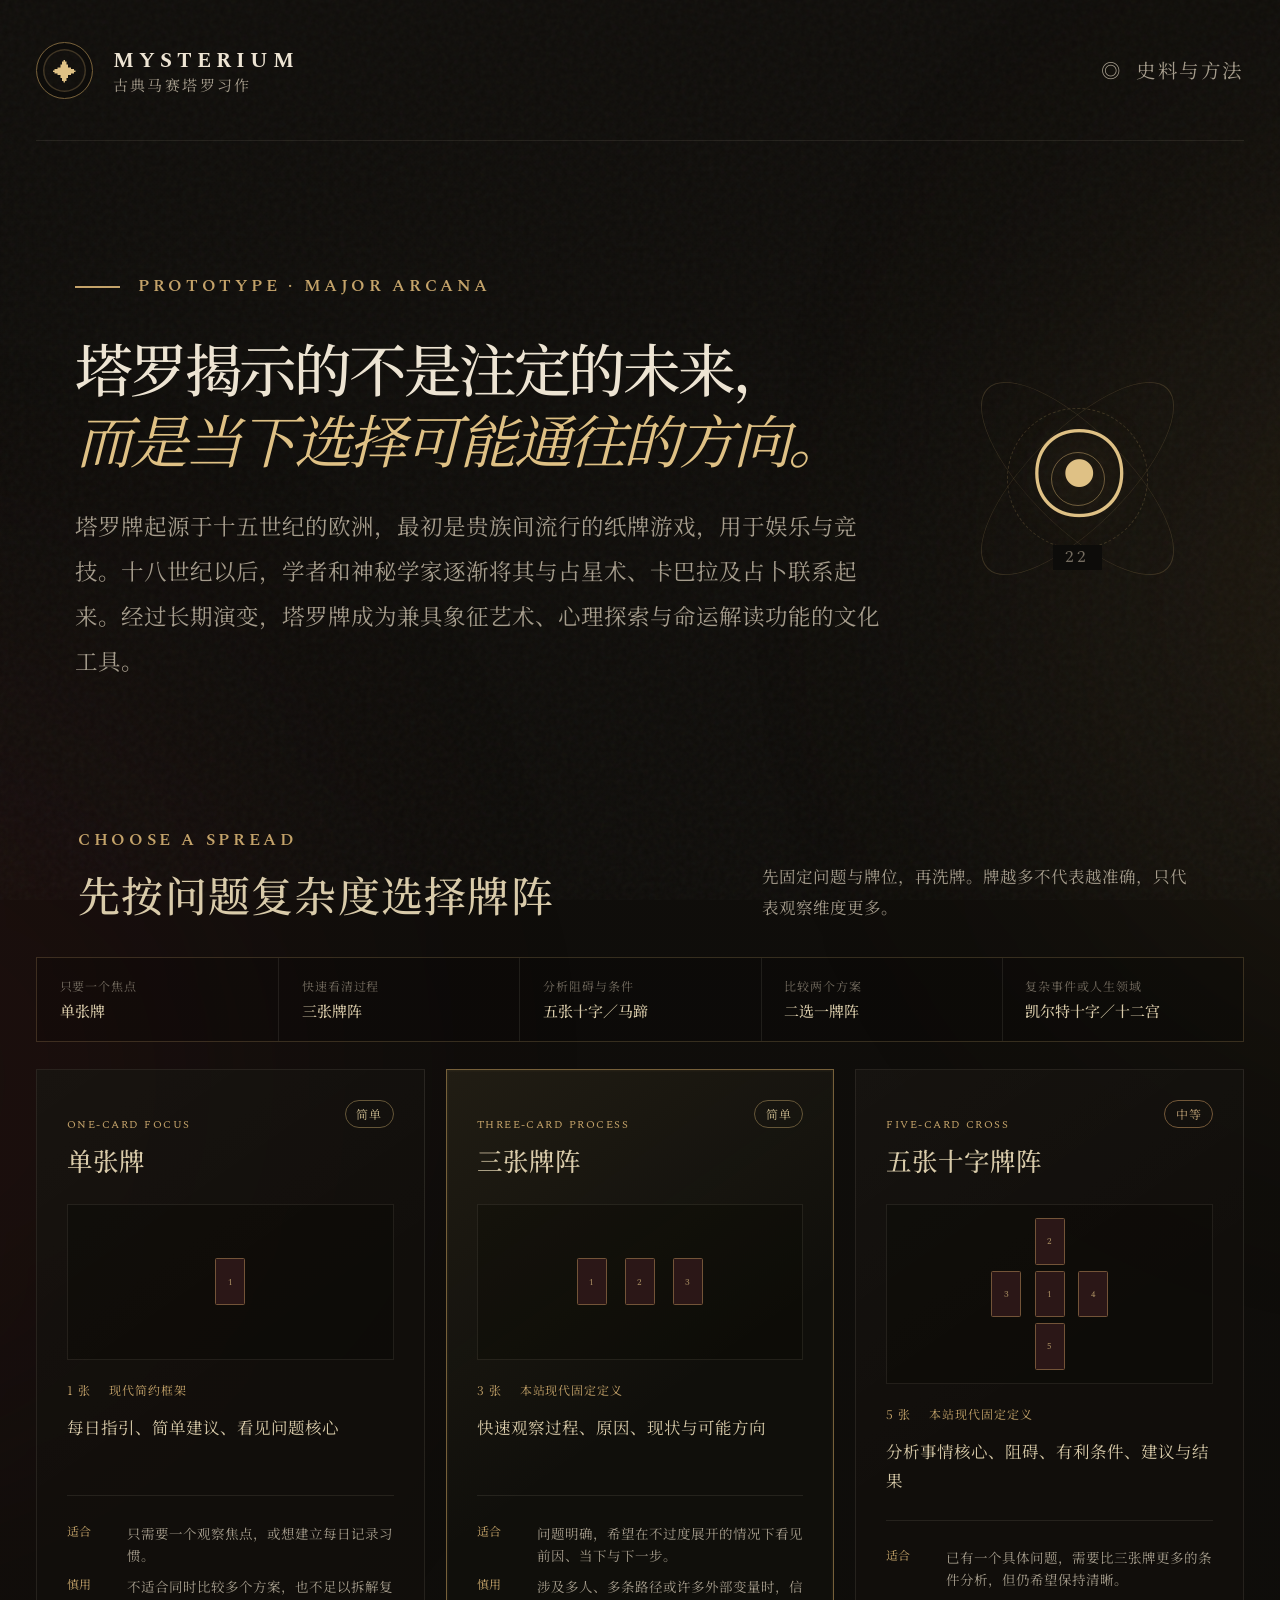
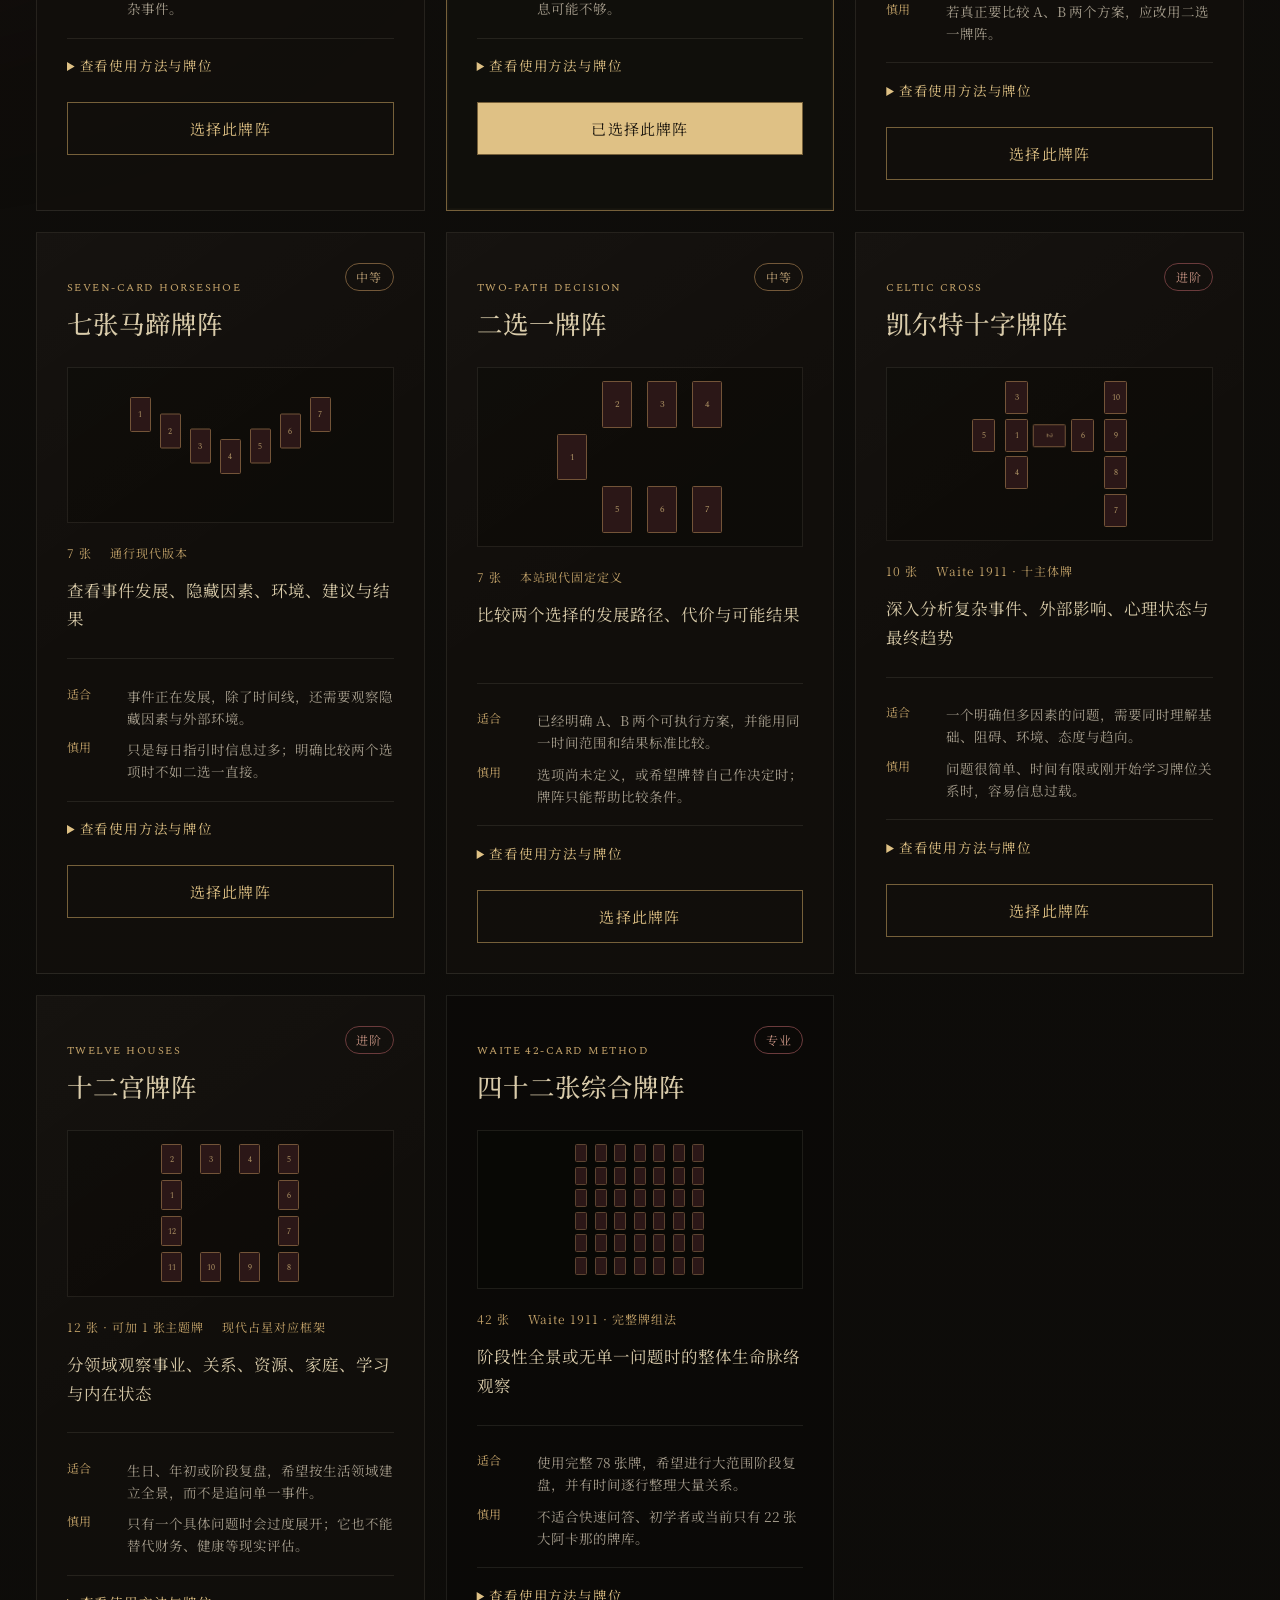
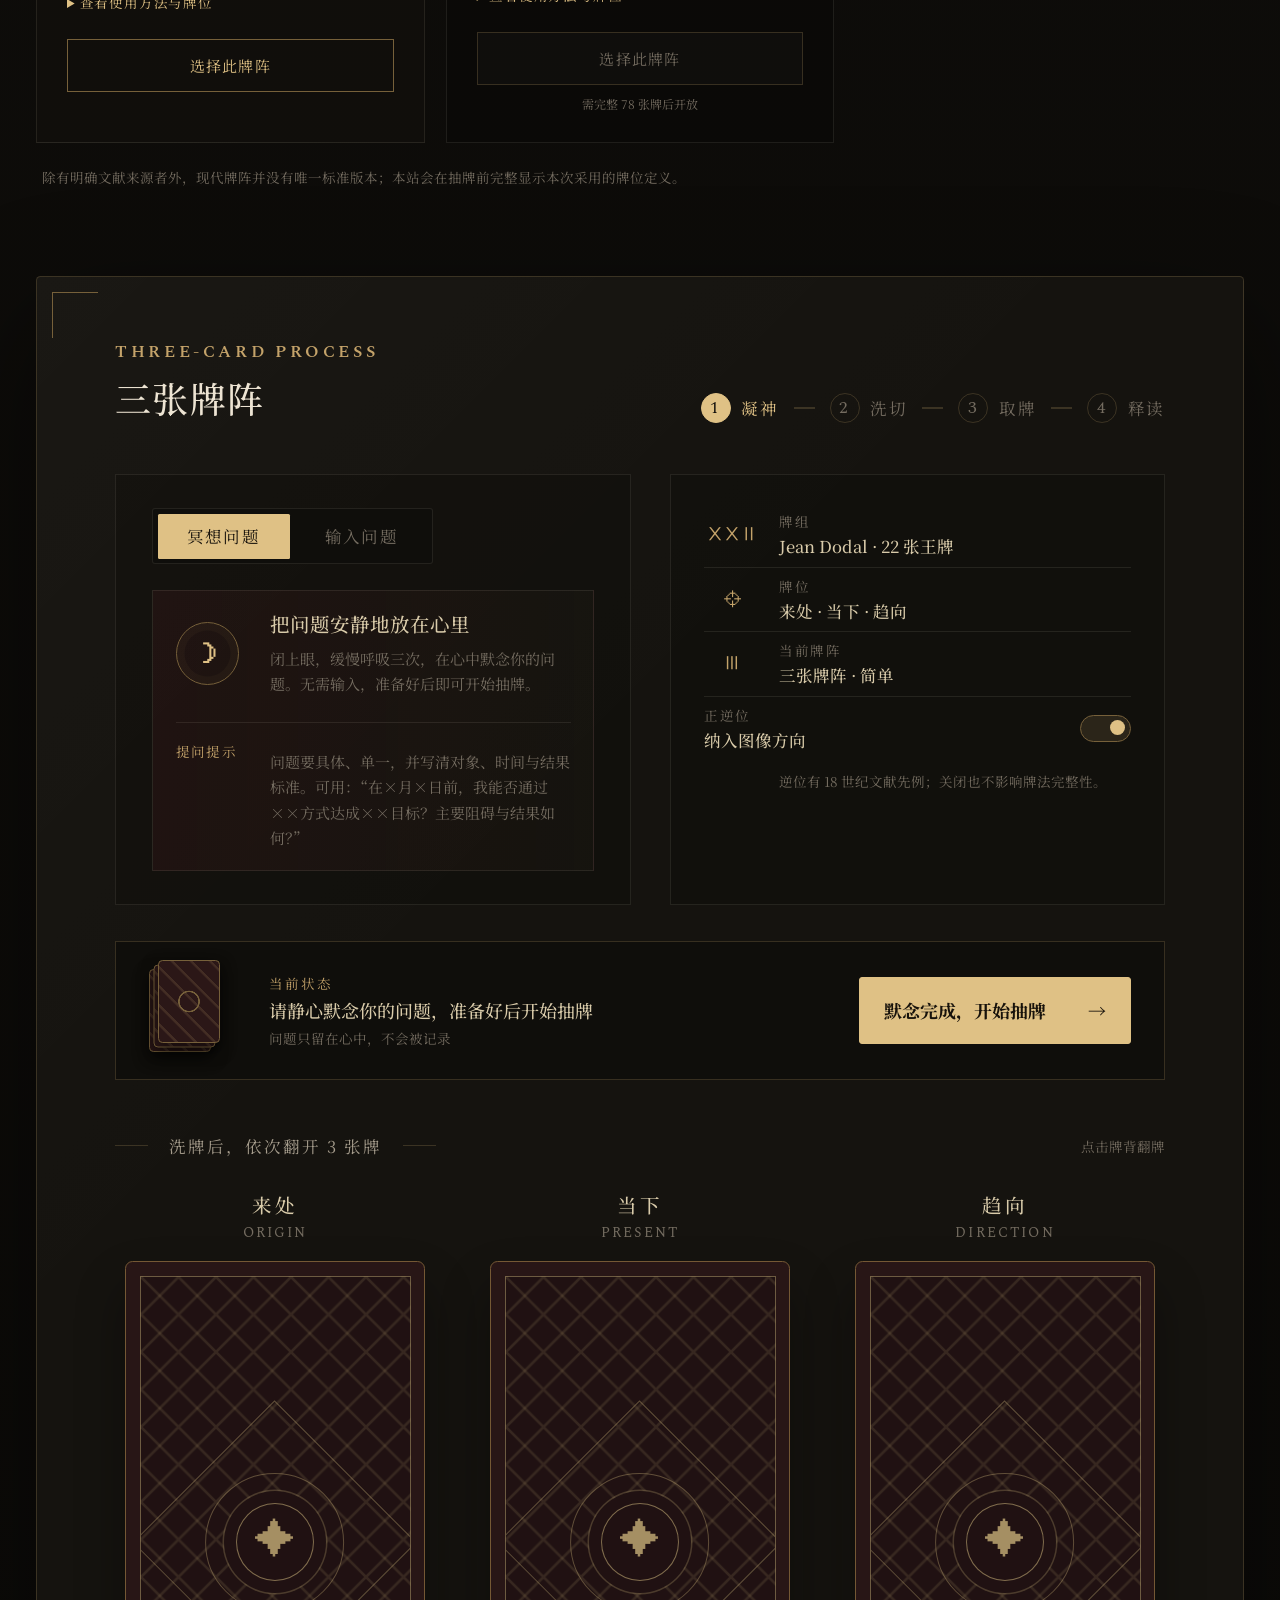
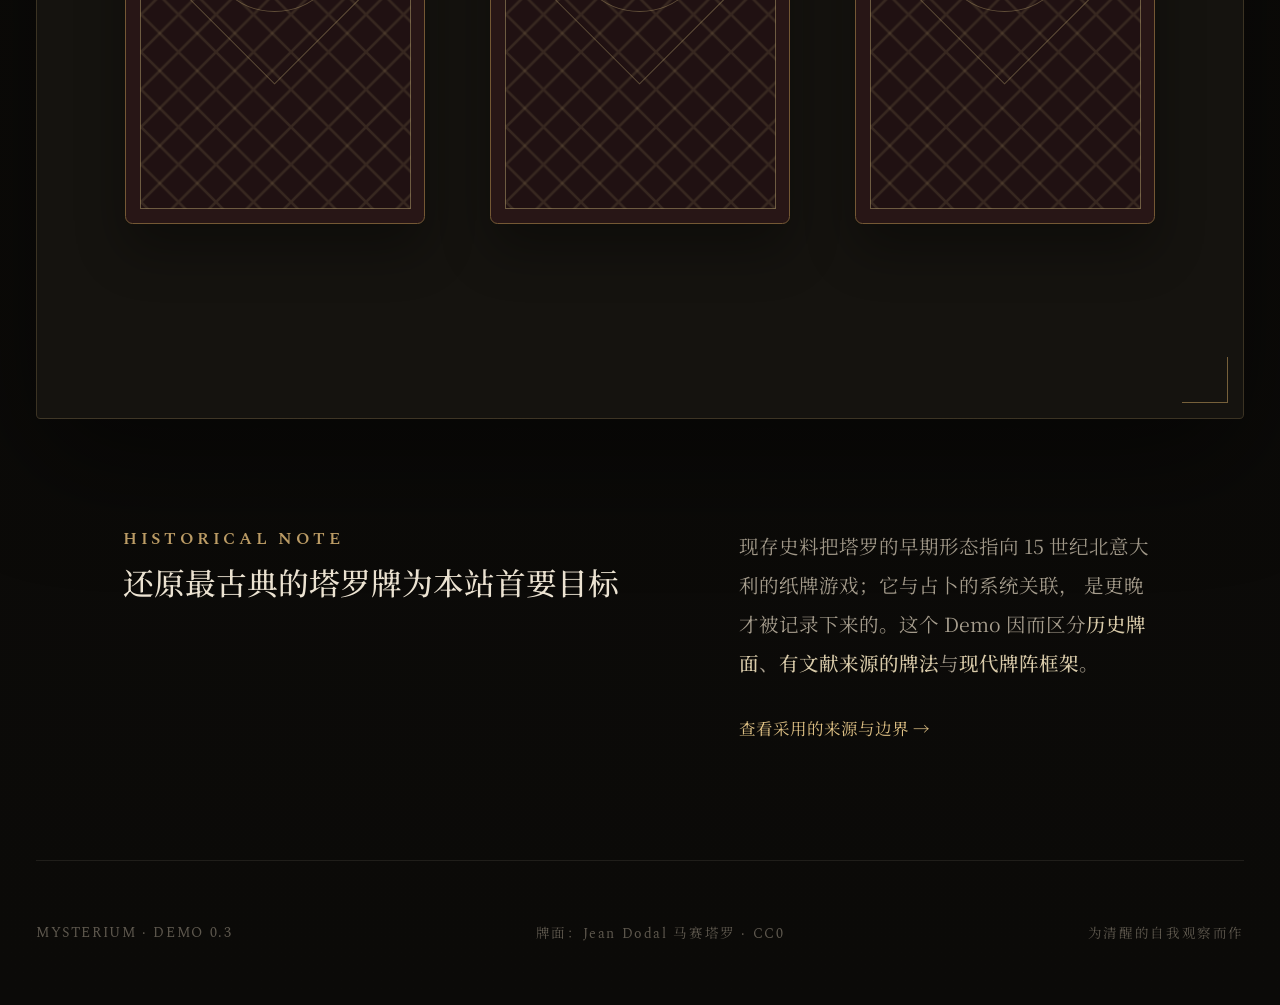
==== commit a228197a: "Add guided multi-spread readings" ====
--- a/index.html
+++ b/index.html
@@ -6,7 +6,7 @@
     <meta name="theme-color" content="#17140f" />
     <meta
       name="description"
-      content="以 18 世纪 Jean Dodal 马赛塔罗图像为基础的三张牌体验 Demo。"
+      content="以 Jean Dodal 马赛塔罗大阿卡那为基础，支持单张、三张、十字、马蹄、二选一、凯尔特十字与十二宫的多牌阵体验。"
     />
     <title>Mysterium · 古典马赛塔罗 Demo</title>
     <link rel="icon" href="assets/seal.svg" type="image/svg+xml" />
@@ -53,11 +53,32 @@
         </div>
       </section>
 
-      <section class="reading-shell" id="reading-table" aria-labelledby="table-title">
+      <section class="spread-library" id="spread-library" aria-labelledby="spread-library-title">
+        <div class="spread-library-head">
+          <div>
+            <p class="section-kicker">CHOOSE A SPREAD</p>
+            <h2 id="spread-library-title">先按问题复杂度选择牌阵</h2>
+          </div>
+          <p>先固定问题与牌位，再洗牌。牌越多不代表越准确，只代表观察维度更多。</p>
+        </div>
+        <div class="spread-quick-guide" aria-label="牌阵选择速查">
+          <div><small>只要一个焦点</small><strong>单张牌</strong></div>
+          <div><small>快速看清过程</small><strong>三张牌阵</strong></div>
+          <div><small>分析阻碍与条件</small><strong>五张十字／马蹄</strong></div>
+          <div><small>比较两个方案</small><strong>二选一牌阵</strong></div>
+          <div><small>复杂事件或人生领域</small><strong>凯尔特十字／十二宫</strong></div>
+        </div>
+        <div class="spread-grid" id="spread-grid"></div>
+        <p class="spread-method-note">
+          除有明确文献来源者外，现代牌阵并没有唯一标准版本；本站会在抽牌前完整显示本次采用的牌位定义。
+        </p>
+      </section>
+
+      <section class="reading-shell" id="reading-table" aria-labelledby="table-title" tabindex="-1">
         <div class="table-head">
           <div>
-            <p class="section-kicker">THE THREE-CARD TABLE</p>
-            <h2 id="table-title">三张牌桌</h2>
+            <p class="section-kicker" id="table-kicker">THE THREE-CARD TABLE</p>
+            <h2 id="table-title">三张牌阵</h2>
           </div>
           <ol class="steps" aria-label="占牌步骤">
             <li class="is-active" data-step="1"><span>1</span>凝神</li>
@@ -124,10 +145,17 @@
               </div>
             </div>
             <div class="method-row">
-              <span class="method-icon" aria-hidden="true">ⅠⅡⅢ</span>
+              <span class="method-icon" aria-hidden="true">⌖</span>
               <div>
                 <small>牌位</small>
-                <strong>来处 · 当下 · 趋向</strong>
+                <strong id="method-spread-positions">来处 · 当下 · 趋向</strong>
+              </div>
+            </div>
+            <div class="method-row">
+              <span class="method-icon" id="method-spread-count" aria-hidden="true">Ⅲ</span>
+              <div>
+                <small>当前牌阵</small>
+                <strong id="method-spread-name">三张牌阵 · 简单</strong>
               </div>
             </div>
             <label class="toggle-row">
@@ -138,6 +166,14 @@
               <input id="reversals" type="checkbox" checked />
               <span class="toggle" aria-hidden="true"></span>
             </label>
+            <label class="toggle-row theme-toggle-row" id="theme-toggle-row" hidden>
+              <span>
+                <small>主题牌</small>
+                <strong>增加第 13 张总主题</strong>
+              </span>
+              <input id="theme-card" type="checkbox" />
+              <span class="toggle" aria-hidden="true"></span>
+            </label>
             <p class="micro-note">逆位有 18 世纪文献先例；关闭也不影响牌法完整性。</p>
           </aside>
         </div>
@@ -160,19 +196,19 @@
         <div class="draw-heading">
           <div>
             <span class="hairline"></span>
-            <p id="draw-instruction">洗牌后，依次翻开三张牌</p>
+            <p id="draw-instruction">洗牌后，依次翻开 3 张牌</p>
             <span class="hairline"></span>
           </div>
           <small>点击牌背翻牌</small>
         </div>
 
-        <div class="card-grid" id="card-grid" aria-label="三张牌位"></div>
+        <div class="card-grid layout-three" id="card-grid" aria-label="三张牌位"></div>
 
         <section class="reading-result" id="reading-result" aria-labelledby="result-title" tabindex="-1" hidden>
           <div class="result-heading">
             <div>
               <p class="section-kicker">YOUR READING</p>
-              <h2 id="result-title">把三张牌连成一句话</h2>
+              <h2 id="result-title">把三张牌连成一个过程</h2>
             </div>
             <button class="secondary-button" id="copy-reading" type="button">复制释读</button>
           </div>
@@ -192,7 +228,7 @@
               <p class="section-kicker">CONTINUE WITH AI</p>
               <h3 id="ai-prompt-title">复制完整牌阵，继续向 AI 提问</h3>
               <p>
-                提示词会整理问题、牌阵定义、三张牌的牌位与正逆位，并要求 AI 区分传统象征、组合推论与现实事实。
+                <span id="ai-prompt-description">提示词会整理问题、牌阵定义、全部牌位与正逆位，并要求 AI 区分传统象征、组合推论与现实事实。</span>
               </p>
               <div class="ai-prompt-includes" aria-label="提示词包含的内容">
                 <span>问题</span><span>牌阵</span><span>牌位</span><span>正逆位</span><span>解读边界</span>
@@ -218,7 +254,7 @@
         <div class="provenance-copy">
           <p>
             现存史料把塔罗的早期形态指向 15 世纪北意大利的纸牌游戏；它与占卜的系统关联，
-            是更晚才被记录下来的。这个 Demo 因而区分<strong>历史牌面</strong>与<strong>现代三张牌框架</strong>。
+            是更晚才被记录下来的。这个 Demo 因而区分<strong>历史牌面</strong>、<strong>有文献来源的牌法</strong>与<strong>现代牌阵框架</strong>。
           </p>
           <button class="inline-link" id="open-notes-secondary" type="button">查看采用的来源与边界 →</button>
         </div>
@@ -226,7 +262,7 @@
     </main>
 
     <footer>
-      <span>MYSTERIUM · DEMO 0.2</span>
+      <span>MYSTERIUM · DEMO 0.3</span>
       <span>牌面：Jean Dodal 马赛塔罗 · CC0</span>
       <span>为清醒的自我观察而作</span>
     </footer>
@@ -248,7 +284,10 @@
               Demo 使用 Jean Dodal 的马赛体系大阿卡那图像，原牌约制作于 1701 年。
               图像整理版由 OpenGameArt 以 CC0 提供。马赛体系保留了杯、剑、杖、币与 22 张王牌的欧洲传统结构。
             </p>
-            <a href="https://opengameart.org/content/tarot-cards-major-arcana" target="_blank" rel="noreferrer">查看牌面来源</a>
+            <div class="source-links">
+              <a href="https://opengameart.org/content/tarot-cards-major-arcana" target="_blank" rel="noreferrer">查看牌面来源</a>
+              <a href="https://www.britishmuseum.org/collection/term/BIOG179590" target="_blank" rel="noreferrer">British Museum · Jean Dodal</a>
+            </div>
           </div>
         </section>
         <section>
@@ -268,11 +307,15 @@
         <section>
           <span class="note-number">03</span>
           <div>
-            <h3>本 Demo 的三张牌法</h3>
+            <h3>牌阵来源与固定定义</h3>
             <p>
-              “来处／当下／趋向”是便于入门的现代阅读框架，不是中世纪定式。这里把“未来”写成“趋向”，
-              因为第三张牌反映的是在当前条件延续时值得观察的方向，并非不可改变的预言。
+              单张、三张、五张十字、马蹄、二选一与十二宫在现代实践中存在多种位置版本；本站会在抽牌前列明本次采用的固定定义。
+              “凯尔特十字”的十个主体位置及 42 张全景法参考 Waite 1911 年公开文本；后者必须使用完整 78 张牌。
             </p>
+            <div class="source-links">
+              <a href="https://en.wikisource.org/wiki/The_Pictorial_Key_to_the_Tarot/Part_3" target="_blank" rel="noreferrer">Waite · 牌阵原文</a>
+              <a href="https://www.daneel.franken.de/tarot/ATA/courses/astrological/ast.pdf" target="_blank" rel="noreferrer">十二宫位置参考</a>
+            </div>
           </div>
         </section>
         <section>
--- a/styles.css
+++ b/styles.css
@@ -300,6 +300,404 @@
   letter-spacing: 0.2em;
 }
 
+.spread-library {
+  padding: 18px 0 58px;
+}
+
+.spread-library-head {
+  display: grid;
+  grid-template-columns: minmax(0, 1fr) minmax(260px, 0.72fr);
+  gap: 48px;
+  align-items: end;
+  padding: 0 28px 22px;
+}
+
+.spread-library-head h2 {
+  margin: 7px 0 0;
+  color: var(--paper);
+  font-size: 28px;
+  font-weight: 500;
+  letter-spacing: 0.03em;
+}
+
+.spread-library-head > p {
+  margin: 0;
+  color: var(--muted);
+  font-size: 11px;
+  line-height: 1.9;
+}
+
+.spread-quick-guide {
+  display: grid;
+  grid-template-columns: repeat(5, 1fr);
+  margin-bottom: 18px;
+  border: 1px solid var(--line);
+}
+
+.spread-quick-guide div {
+  min-width: 0;
+  padding: 13px 15px;
+  background: rgba(5, 5, 4, 0.18);
+}
+
+.spread-quick-guide div + div {
+  border-left: 1px solid var(--line-soft);
+}
+
+.spread-quick-guide small,
+.spread-quick-guide strong {
+  display: block;
+}
+
+.spread-quick-guide small {
+  color: var(--dim);
+  font-size: 8px;
+  letter-spacing: 0.08em;
+}
+
+.spread-quick-guide strong {
+  margin-top: 4px;
+  color: var(--paper);
+  font-size: 10px;
+  font-weight: 500;
+}
+
+.spread-grid {
+  display: grid;
+  grid-template-columns: repeat(auto-fit, minmax(230px, 1fr));
+  gap: 14px;
+}
+
+.spread-card {
+  display: flex;
+  flex-direction: column;
+  min-width: 0;
+  padding: 20px;
+  background:
+    linear-gradient(145deg, rgba(255, 255, 255, 0.018), transparent 46%),
+    rgba(18, 16, 12, 0.78);
+  border: 1px solid var(--line-soft);
+  transition: border-color 180ms ease, background 180ms ease, transform 180ms ease;
+}
+
+.spread-card:hover {
+  border-color: var(--line);
+  transform: translateY(-2px);
+}
+
+.spread-card.is-selected {
+  background:
+    linear-gradient(145deg, rgba(196, 163, 106, 0.09), transparent 48%),
+    rgba(18, 16, 12, 0.88);
+  border-color: var(--gold-dark);
+  box-shadow: inset 0 0 0 1px rgba(196, 163, 106, 0.05);
+}
+
+.spread-card.is-unavailable {
+  background: rgba(10, 9, 7, 0.62);
+}
+
+.spread-card-top {
+  display: flex;
+  gap: 12px;
+  align-items: flex-start;
+  justify-content: space-between;
+}
+
+.spread-card-top small {
+  color: var(--gold);
+  font-family: var(--serif-latin);
+  font-size: 7px;
+  letter-spacing: 0.14em;
+}
+
+.spread-card h3 {
+  margin: 5px 0 0;
+  color: var(--paper);
+  font-size: 17px;
+  font-weight: 500;
+}
+
+.difficulty {
+  flex: 0 0 auto;
+  padding: 3px 7px;
+  color: var(--muted);
+  border: 1px solid var(--line);
+  border-radius: 999px;
+  font-size: 8px;
+  letter-spacing: 0.08em;
+}
+
+.difficulty-简单 {
+  color: #c9b88e;
+  border-color: #655638;
+}
+
+.difficulty-中等 {
+  color: #c5a77a;
+  border-color: #735839;
+}
+
+.difficulty-进阶,
+.difficulty-专业 {
+  color: #c99484;
+  border-color: #6b3b3c;
+}
+
+.spread-diagram {
+  display: grid;
+  place-content: center;
+  min-height: 104px;
+  margin: 17px 0 14px;
+  padding: 9px;
+  background: rgba(4, 4, 3, 0.28);
+  border: 1px solid var(--line-soft);
+}
+
+.spread-diagram span {
+  display: grid;
+  place-items: center;
+  width: 20px;
+  height: 31px;
+  color: #ac9163;
+  background: #2b1717;
+  border: 1px solid #735438;
+  border-radius: 1px;
+  font-family: var(--serif-latin);
+  font-size: 6px;
+}
+
+.diagram-single {
+  grid-template-columns: 20px;
+}
+
+.diagram-three {
+  grid-template-columns: repeat(3, 20px);
+  gap: 12px;
+}
+
+.diagram-cross-five {
+  grid-template: repeat(3, 31px) / repeat(3, 20px);
+  gap: 4px 9px;
+}
+
+.diagram-cross-five span:nth-child(1) { grid-area: 2 / 2; }
+.diagram-cross-five span:nth-child(2) { grid-area: 1 / 2; }
+.diagram-cross-five span:nth-child(3) { grid-area: 2 / 1; }
+.diagram-cross-five span:nth-child(4) { grid-area: 2 / 3; }
+.diagram-cross-five span:nth-child(5) { grid-area: 3 / 2; }
+
+.diagram-horseshoe {
+  grid-template-columns: repeat(7, 14px);
+  gap: 6px;
+  align-items: start;
+}
+
+.diagram-horseshoe span {
+  width: 14px;
+  height: 23px;
+  font-size: 5px;
+}
+
+.diagram-horseshoe span:nth-child(1),
+.diagram-horseshoe span:nth-child(7) { transform: translateY(-20px); }
+.diagram-horseshoe span:nth-child(2),
+.diagram-horseshoe span:nth-child(6) { transform: translateY(-9px); }
+.diagram-horseshoe span:nth-child(3),
+.diagram-horseshoe span:nth-child(5) { transform: translateY(1px); }
+.diagram-horseshoe span:nth-child(4) { transform: translateY(8px); }
+
+.diagram-choice {
+  grid-template: repeat(3, 31px) / repeat(4, 20px);
+  gap: 4px 10px;
+}
+
+.diagram-choice span:nth-child(1) { grid-area: 2 / 1; }
+.diagram-choice span:nth-child(2) { grid-area: 1 / 2; }
+.diagram-choice span:nth-child(3) { grid-area: 1 / 3; }
+.diagram-choice span:nth-child(4) { grid-area: 1 / 4; }
+.diagram-choice span:nth-child(5) { grid-area: 3 / 2; }
+.diagram-choice span:nth-child(6) { grid-area: 3 / 3; }
+.diagram-choice span:nth-child(7) { grid-area: 3 / 4; }
+
+.diagram-celtic-cross {
+  grid-template: repeat(4, 22px) / repeat(5, 15px);
+  gap: 3px 7px;
+}
+
+.diagram-celtic-cross span {
+  width: 15px;
+  height: 22px;
+  font-size: 5px;
+}
+
+.diagram-celtic-cross span:nth-child(1) { grid-area: 2 / 2; }
+.diagram-celtic-cross span:nth-child(2) { grid-area: 2 / 3; transform: rotate(90deg); }
+.diagram-celtic-cross span:nth-child(3) { grid-area: 1 / 2; }
+.diagram-celtic-cross span:nth-child(4) { grid-area: 3 / 2; }
+.diagram-celtic-cross span:nth-child(5) { grid-area: 2 / 1; }
+.diagram-celtic-cross span:nth-child(6) { grid-area: 2 / 4; }
+.diagram-celtic-cross span:nth-child(7) { grid-area: 4 / 5; }
+.diagram-celtic-cross span:nth-child(8) { grid-area: 3 / 5; }
+.diagram-celtic-cross span:nth-child(9) { grid-area: 2 / 5; }
+.diagram-celtic-cross span:nth-child(10) { grid-area: 1 / 5; }
+
+.diagram-zodiac {
+  grid-template: repeat(4, 20px) / repeat(4, 14px);
+  gap: 4px 12px;
+}
+
+.diagram-zodiac span {
+  width: 14px;
+  height: 20px;
+  font-size: 5px;
+}
+
+.diagram-zodiac span:nth-child(1) { grid-area: 2 / 1; }
+.diagram-zodiac span:nth-child(2) { grid-area: 1 / 1; }
+.diagram-zodiac span:nth-child(3) { grid-area: 1 / 2; }
+.diagram-zodiac span:nth-child(4) { grid-area: 1 / 3; }
+.diagram-zodiac span:nth-child(5) { grid-area: 1 / 4; }
+.diagram-zodiac span:nth-child(6) { grid-area: 2 / 4; }
+.diagram-zodiac span:nth-child(7) { grid-area: 3 / 4; }
+.diagram-zodiac span:nth-child(8) { grid-area: 4 / 4; }
+.diagram-zodiac span:nth-child(9) { grid-area: 4 / 3; }
+.diagram-zodiac span:nth-child(10) { grid-area: 4 / 2; }
+.diagram-zodiac span:nth-child(11) { grid-area: 4 / 1; }
+.diagram-zodiac span:nth-child(12) { grid-area: 3 / 1; }
+
+.diagram-forty-two {
+  grid-template-columns: repeat(7, 8px);
+  gap: 3px 5px;
+}
+
+.diagram-forty-two span {
+  width: 8px;
+  height: 12px;
+  color: transparent;
+  border-color: #5c4431;
+}
+
+.spread-meta {
+  display: flex;
+  flex-wrap: wrap;
+  gap: 6px 12px;
+  color: var(--gold);
+  font-size: 8px;
+  letter-spacing: 0.08em;
+}
+
+.spread-purpose {
+  min-height: 42px;
+  margin: 10px 0 0;
+  color: var(--paper);
+  font-size: 11px;
+  line-height: 1.75;
+}
+
+.spread-fit {
+  margin: 13px 0 0;
+  padding-top: 11px;
+  border-top: 1px solid var(--line-soft);
+}
+
+.spread-fit div {
+  display: grid;
+  grid-template-columns: 33px 1fr;
+  gap: 7px;
+  margin-top: 6px;
+}
+
+.spread-fit dt {
+  color: var(--gold);
+  font-size: 8px;
+}
+
+.spread-fit dd {
+  margin: 0;
+  color: var(--muted);
+  font-size: 9px;
+  line-height: 1.65;
+}
+
+.spread-details {
+  margin-top: 12px;
+  color: var(--muted);
+  border-top: 1px solid var(--line-soft);
+}
+
+.spread-details summary {
+  padding: 11px 0 3px;
+  color: var(--gold-bright);
+  cursor: pointer;
+  font-size: 9px;
+  letter-spacing: 0.06em;
+}
+
+.spread-details p {
+  margin: 8px 0 0;
+  font-size: 9px;
+  line-height: 1.75;
+}
+
+.spread-details strong {
+  color: var(--paper);
+  font-weight: 500;
+}
+
+.spread-details .spread-source-note {
+  color: var(--dim);
+}
+
+.spread-select-button {
+  width: 100%;
+  margin-top: auto;
+  padding: 10px 12px;
+  color: var(--gold-bright);
+  background: transparent;
+  border: 1px solid var(--gold-dark);
+  cursor: pointer;
+  font-size: 10px;
+  letter-spacing: 0.08em;
+  transition: color 180ms ease, background 180ms ease;
+}
+
+.spread-details + .spread-select-button {
+  margin-top: 15px;
+}
+
+.spread-select-button:hover:not(:disabled),
+.spread-card.is-selected .spread-select-button {
+  color: #17120b;
+  background: var(--gold-bright);
+}
+
+.spread-select-button:disabled {
+  cursor: wait;
+  opacity: 0.6;
+}
+
+.spread-card.is-unavailable .spread-select-button {
+  color: var(--dim);
+  background: rgba(255, 255, 255, 0.02);
+  border-color: var(--line);
+}
+
+.unavailable-note {
+  display: block;
+  margin-top: 7px;
+  color: var(--dim);
+  font-size: 8px;
+  text-align: center;
+}
+
+.spread-method-note {
+  margin: 15px 4px 0;
+  color: var(--dim);
+  font-size: 9px;
+  line-height: 1.7;
+}
+
 .reading-shell {
   position: relative;
   padding: 42px 52px 52px;
@@ -310,6 +708,10 @@
   border: 1px solid var(--line);
   border-radius: 3px;
   box-shadow: var(--shadow);
+}
+
+.reading-shell:focus {
+  outline: none;
 }
 
 .reading-shell::before,
@@ -664,6 +1066,10 @@
 .toggle-row input:focus-visible + .toggle {
   outline: 2px solid var(--gold-bright);
   outline-offset: 3px;
+}
+
+.theme-toggle-row[hidden] {
+  display: none;
 }
 
 .micro-note {
@@ -824,6 +1230,115 @@
   gap: 30px;
   max-width: 890px;
   margin: 0 auto;
+}
+
+.card-grid.layout-single {
+  grid-template-columns: minmax(0, 220px);
+  justify-content: center;
+  max-width: 260px;
+}
+
+.card-grid.layout-cross-five {
+  grid-template: repeat(3, auto) / repeat(3, minmax(0, 1fr));
+  gap: 24px 30px;
+  max-width: 760px;
+}
+
+.layout-cross-five .card-position:nth-child(1) { grid-area: 2 / 2; }
+.layout-cross-five .card-position:nth-child(2) { grid-area: 1 / 2; }
+.layout-cross-five .card-position:nth-child(3) { grid-area: 2 / 1; }
+.layout-cross-five .card-position:nth-child(4) { grid-area: 2 / 3; }
+.layout-cross-five .card-position:nth-child(5) { grid-area: 3 / 2; }
+
+.card-grid.layout-horseshoe {
+  grid-template-columns: repeat(7, minmax(0, 1fr));
+  gap: 12px;
+  max-width: 1040px;
+  padding-bottom: 70px;
+}
+
+.layout-horseshoe .card-position:nth-child(1),
+.layout-horseshoe .card-position:nth-child(7) { transform: translateY(0); }
+.layout-horseshoe .card-position:nth-child(2),
+.layout-horseshoe .card-position:nth-child(6) { transform: translateY(26px); }
+.layout-horseshoe .card-position:nth-child(3),
+.layout-horseshoe .card-position:nth-child(5) { transform: translateY(48px); }
+.layout-horseshoe .card-position:nth-child(4) { transform: translateY(62px); }
+
+.card-grid.layout-choice {
+  grid-template: repeat(3, auto) / repeat(4, minmax(0, 1fr));
+  gap: 24px;
+  max-width: 920px;
+}
+
+.layout-choice .card-position:nth-child(1) { grid-area: 2 / 1; }
+.layout-choice .card-position:nth-child(2) { grid-area: 1 / 2; }
+.layout-choice .card-position:nth-child(3) { grid-area: 1 / 3; }
+.layout-choice .card-position:nth-child(4) { grid-area: 1 / 4; }
+.layout-choice .card-position:nth-child(5) { grid-area: 3 / 2; }
+.layout-choice .card-position:nth-child(6) { grid-area: 3 / 3; }
+.layout-choice .card-position:nth-child(7) { grid-area: 3 / 4; }
+
+.card-grid.layout-celtic-cross {
+  grid-template: repeat(4, auto) / repeat(5, minmax(0, 1fr));
+  gap: 20px 16px;
+  max-width: 1040px;
+}
+
+.layout-celtic-cross .card-position:nth-child(1) { grid-area: 2 / 2; }
+.layout-celtic-cross .card-position:nth-child(2) { grid-area: 2 / 3; }
+.layout-celtic-cross .card-position:nth-child(3) { grid-area: 1 / 2; }
+.layout-celtic-cross .card-position:nth-child(4) { grid-area: 3 / 2; }
+.layout-celtic-cross .card-position:nth-child(5) { grid-area: 2 / 1; }
+.layout-celtic-cross .card-position:nth-child(6) { grid-area: 2 / 4; }
+.layout-celtic-cross .card-position:nth-child(7) { grid-area: 4 / 5; }
+.layout-celtic-cross .card-position:nth-child(8) { grid-area: 3 / 5; }
+.layout-celtic-cross .card-position:nth-child(9) { grid-area: 2 / 5; }
+.layout-celtic-cross .card-position:nth-child(10) { grid-area: 1 / 5; }
+
+.card-grid.layout-zodiac {
+  grid-template: repeat(4, auto) / repeat(4, minmax(0, 1fr));
+  gap: 20px;
+  max-width: 980px;
+}
+
+.layout-zodiac .card-position:nth-child(1) { grid-area: 2 / 1; }
+.layout-zodiac .card-position:nth-child(2) { grid-area: 1 / 1; }
+.layout-zodiac .card-position:nth-child(3) { grid-area: 1 / 2; }
+.layout-zodiac .card-position:nth-child(4) { grid-area: 1 / 3; }
+.layout-zodiac .card-position:nth-child(5) { grid-area: 1 / 4; }
+.layout-zodiac .card-position:nth-child(6) { grid-area: 2 / 4; }
+.layout-zodiac .card-position:nth-child(7) { grid-area: 3 / 4; }
+.layout-zodiac .card-position:nth-child(8) { grid-area: 4 / 4; }
+.layout-zodiac .card-position:nth-child(9) { grid-area: 4 / 3; }
+.layout-zodiac .card-position:nth-child(10) { grid-area: 4 / 2; }
+.layout-zodiac .card-position:nth-child(11) { grid-area: 4 / 1; }
+.layout-zodiac .card-position:nth-child(12) { grid-area: 3 / 1; }
+.layout-zodiac .card-position:nth-child(13) { grid-area: 2 / 2 / 4 / 4; align-self: center; }
+
+.card-grid.is-complex .tarot-card {
+  width: min(100%, 145px);
+}
+
+.card-grid.is-complex .position-label strong {
+  min-height: 2.8em;
+  font-size: 10px;
+  line-height: 1.4;
+  letter-spacing: 0.06em;
+}
+
+.card-grid.is-complex .position-label small {
+  font-size: 7px;
+  letter-spacing: 0.08em;
+}
+
+.card-grid.is-complex .card-caption strong {
+  font-size: 11px;
+}
+
+.card-grid.is-complex .card-caption span {
+  font-size: 8px;
+  line-height: 1.5;
 }
 
 .card-position {
@@ -1411,6 +1926,20 @@
   transform: translateY(0);
 }
 
+@media (max-width: 1100px) {
+  .card-grid.is-complex {
+    grid-template: none / repeat(3, minmax(0, 1fr));
+    gap: 24px 18px;
+    max-width: 820px;
+    padding-bottom: 0;
+  }
+
+  .card-grid.is-complex .card-position {
+    grid-area: auto;
+    transform: none;
+  }
+}
+
 @media (max-width: 900px) {
   .hero {
     grid-template-columns: 1fr 200px;
@@ -1422,13 +1951,26 @@
     width: 190px;
   }
 
+  .spread-library-head {
+    grid-template-columns: 1fr;
+    gap: 12px;
+  }
+
+  .spread-quick-guide {
+    grid-template-columns: repeat(3, 1fr);
+  }
+
+  .spread-grid {
+    grid-template-columns: repeat(2, minmax(0, 1fr));
+  }
+
   .controls-grid {
     grid-template-columns: 1fr;
   }
 
   .method-card {
     display: grid;
-    grid-template-columns: repeat(3, 1fr);
+    grid-template-columns: repeat(2, 1fr);
     gap: 14px;
     min-height: auto;
   }
@@ -1485,6 +2027,38 @@
     display: none;
   }
 
+  .spread-library {
+    padding: 2px 0 42px;
+  }
+
+  .spread-library-head {
+    padding: 0 8px 18px;
+  }
+
+  .spread-library-head h2 {
+    font-size: 23px;
+  }
+
+  .spread-quick-guide {
+    grid-template-columns: repeat(2, minmax(0, 1fr));
+  }
+
+  .spread-quick-guide div + div {
+    border-left: 0;
+  }
+
+  .spread-quick-guide div:nth-child(even) {
+    border-left: 1px solid var(--line-soft);
+  }
+
+  .spread-quick-guide div:nth-child(n + 3) {
+    border-top: 1px solid var(--line-soft);
+  }
+
+  .spread-grid {
+    grid-template-columns: 1fr;
+  }
+
   .reading-shell {
     padding: 28px 18px 36px;
   }
@@ -1538,6 +2112,15 @@
   .card-grid {
     grid-template-columns: repeat(3, minmax(0, 1fr));
     gap: 8px;
+  }
+
+  .card-grid.layout-single {
+    grid-template-columns: minmax(0, 180px);
+  }
+
+  .card-grid.is-complex {
+    grid-template-columns: repeat(2, minmax(0, 1fr));
+    gap: 22px 12px;
   }
 
   .position-label strong {
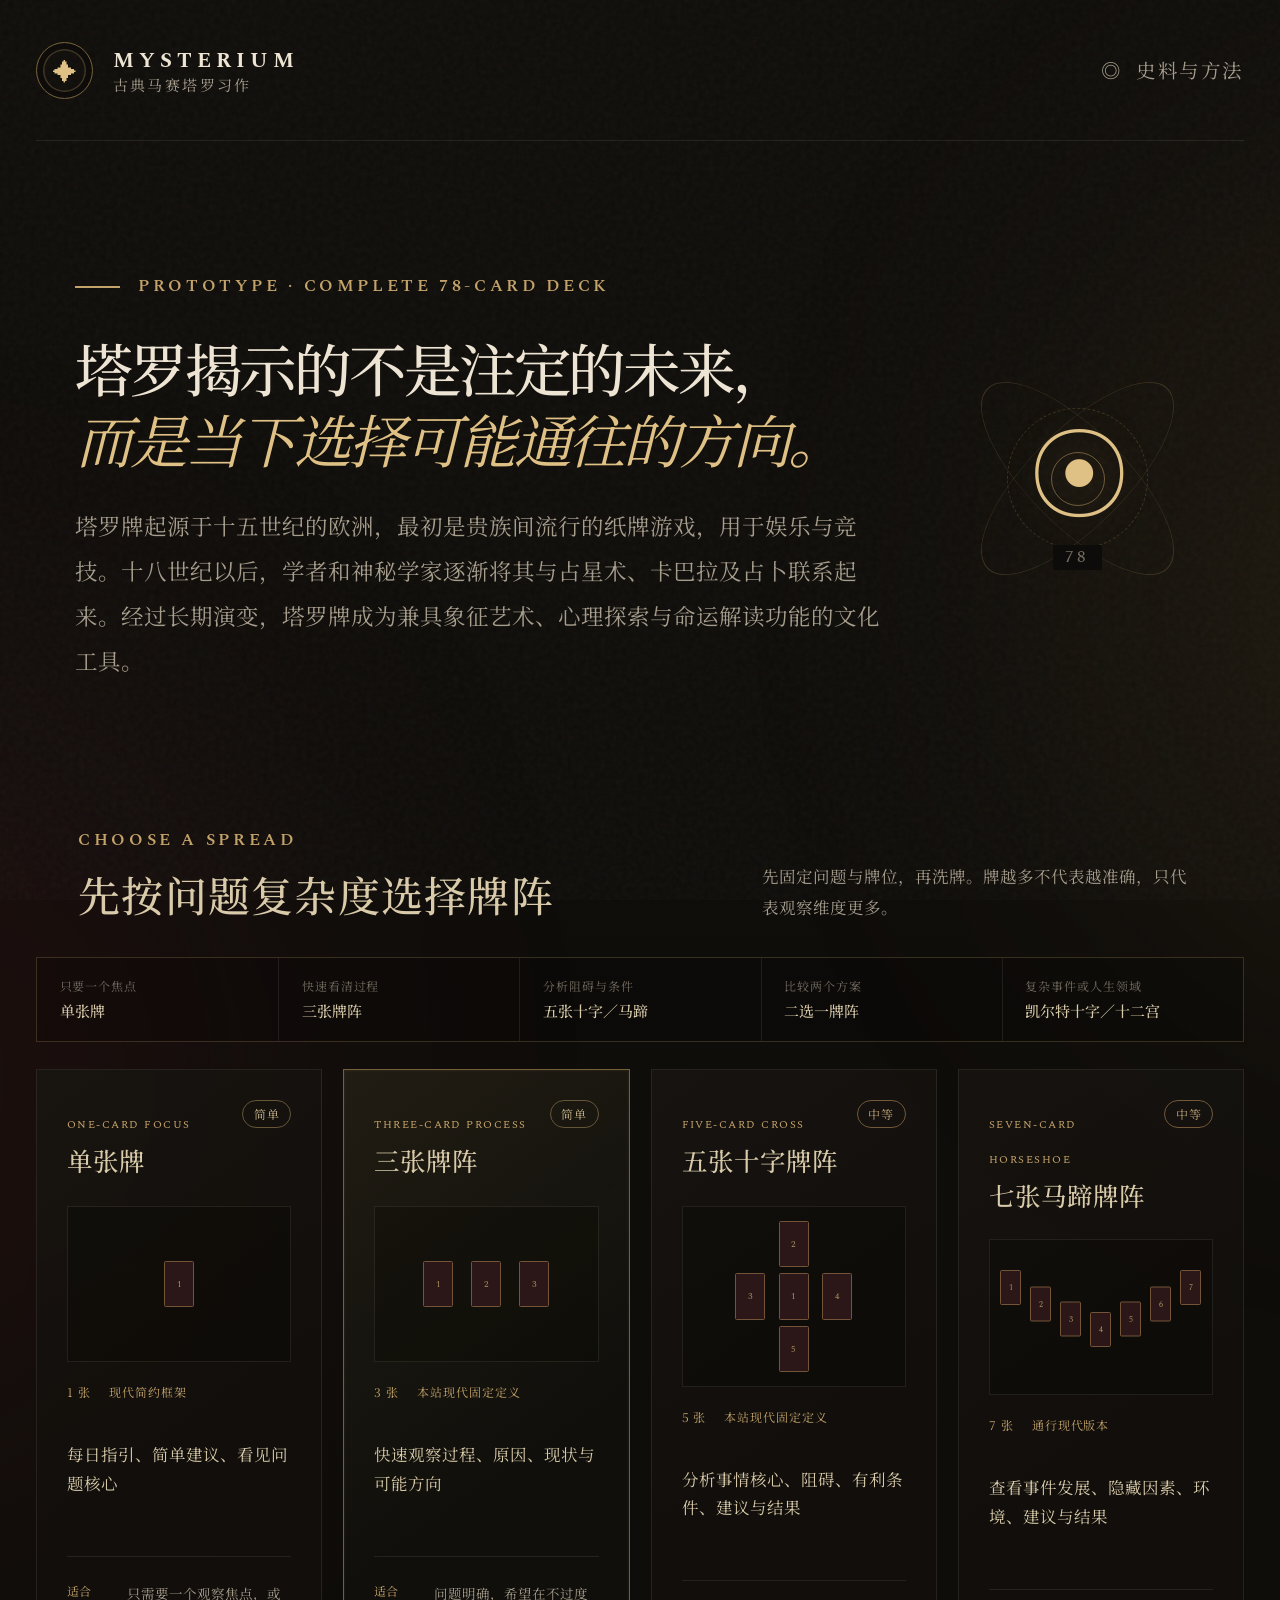
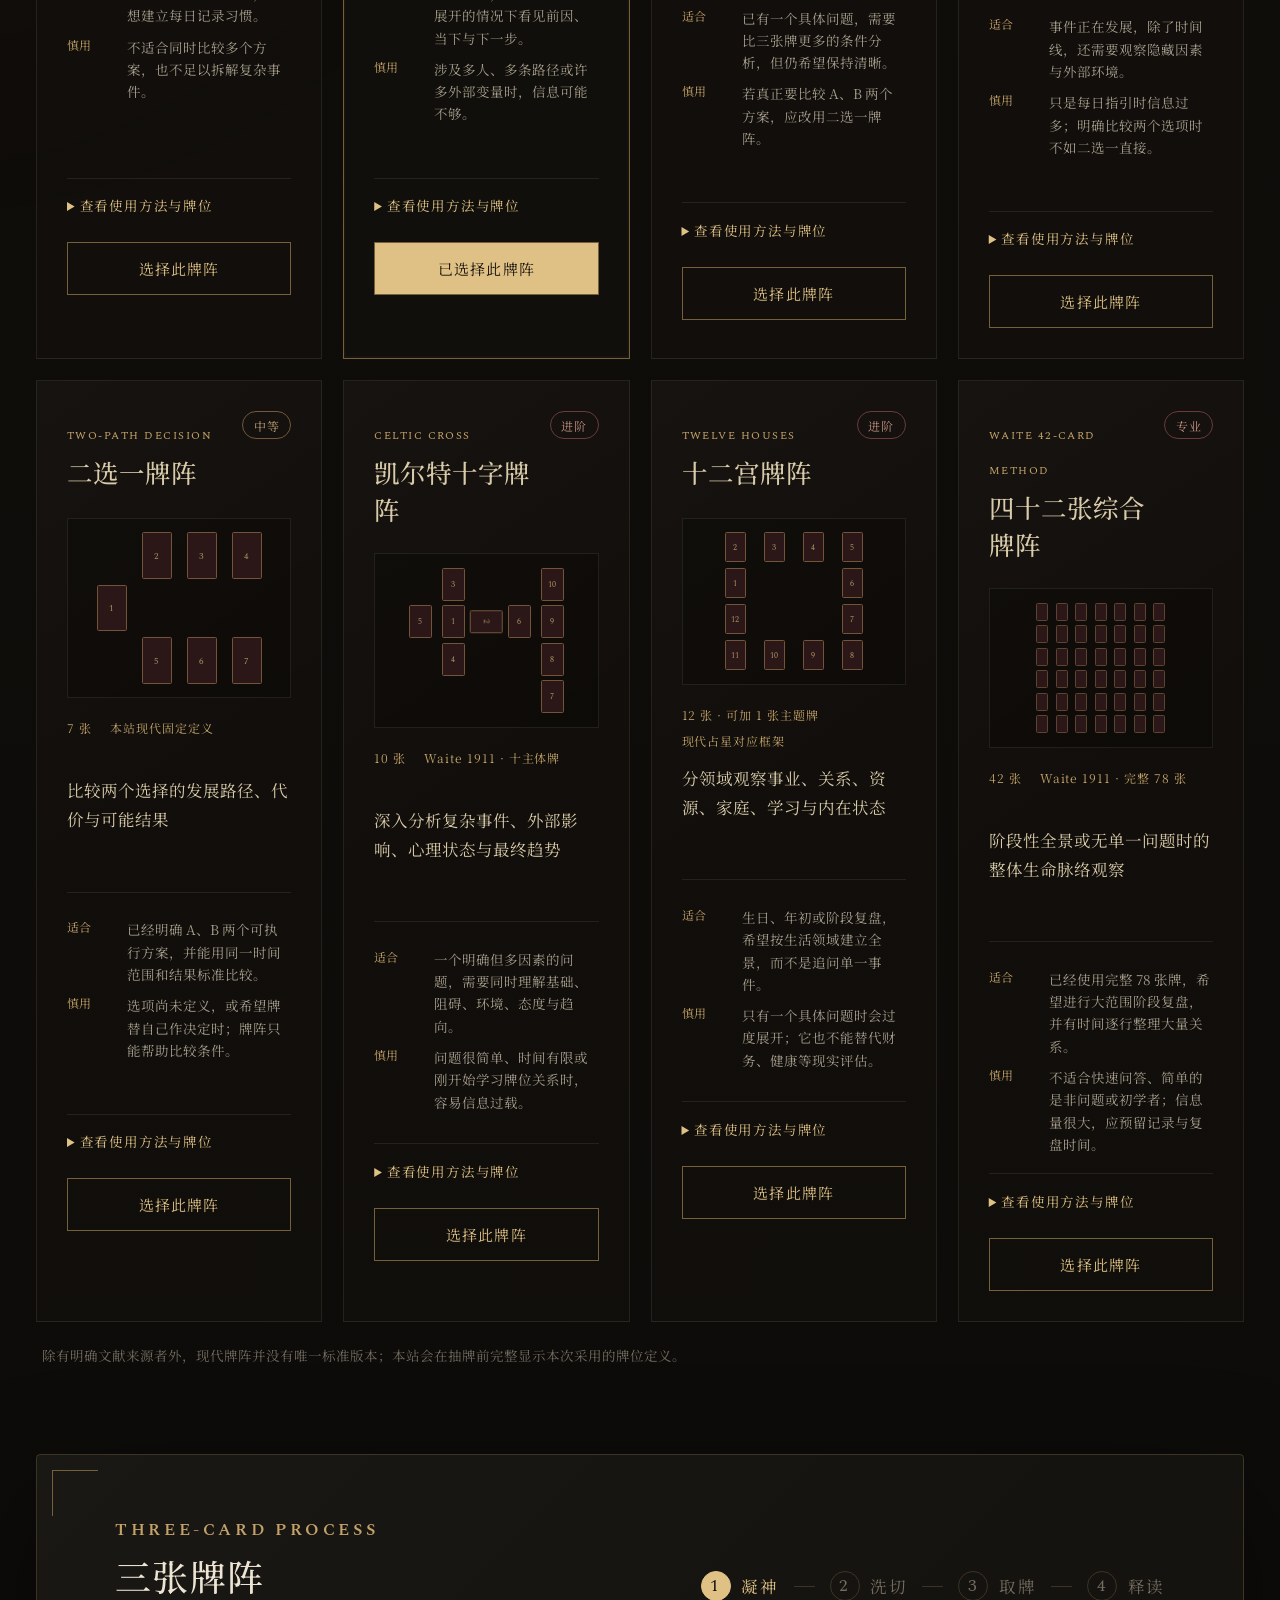
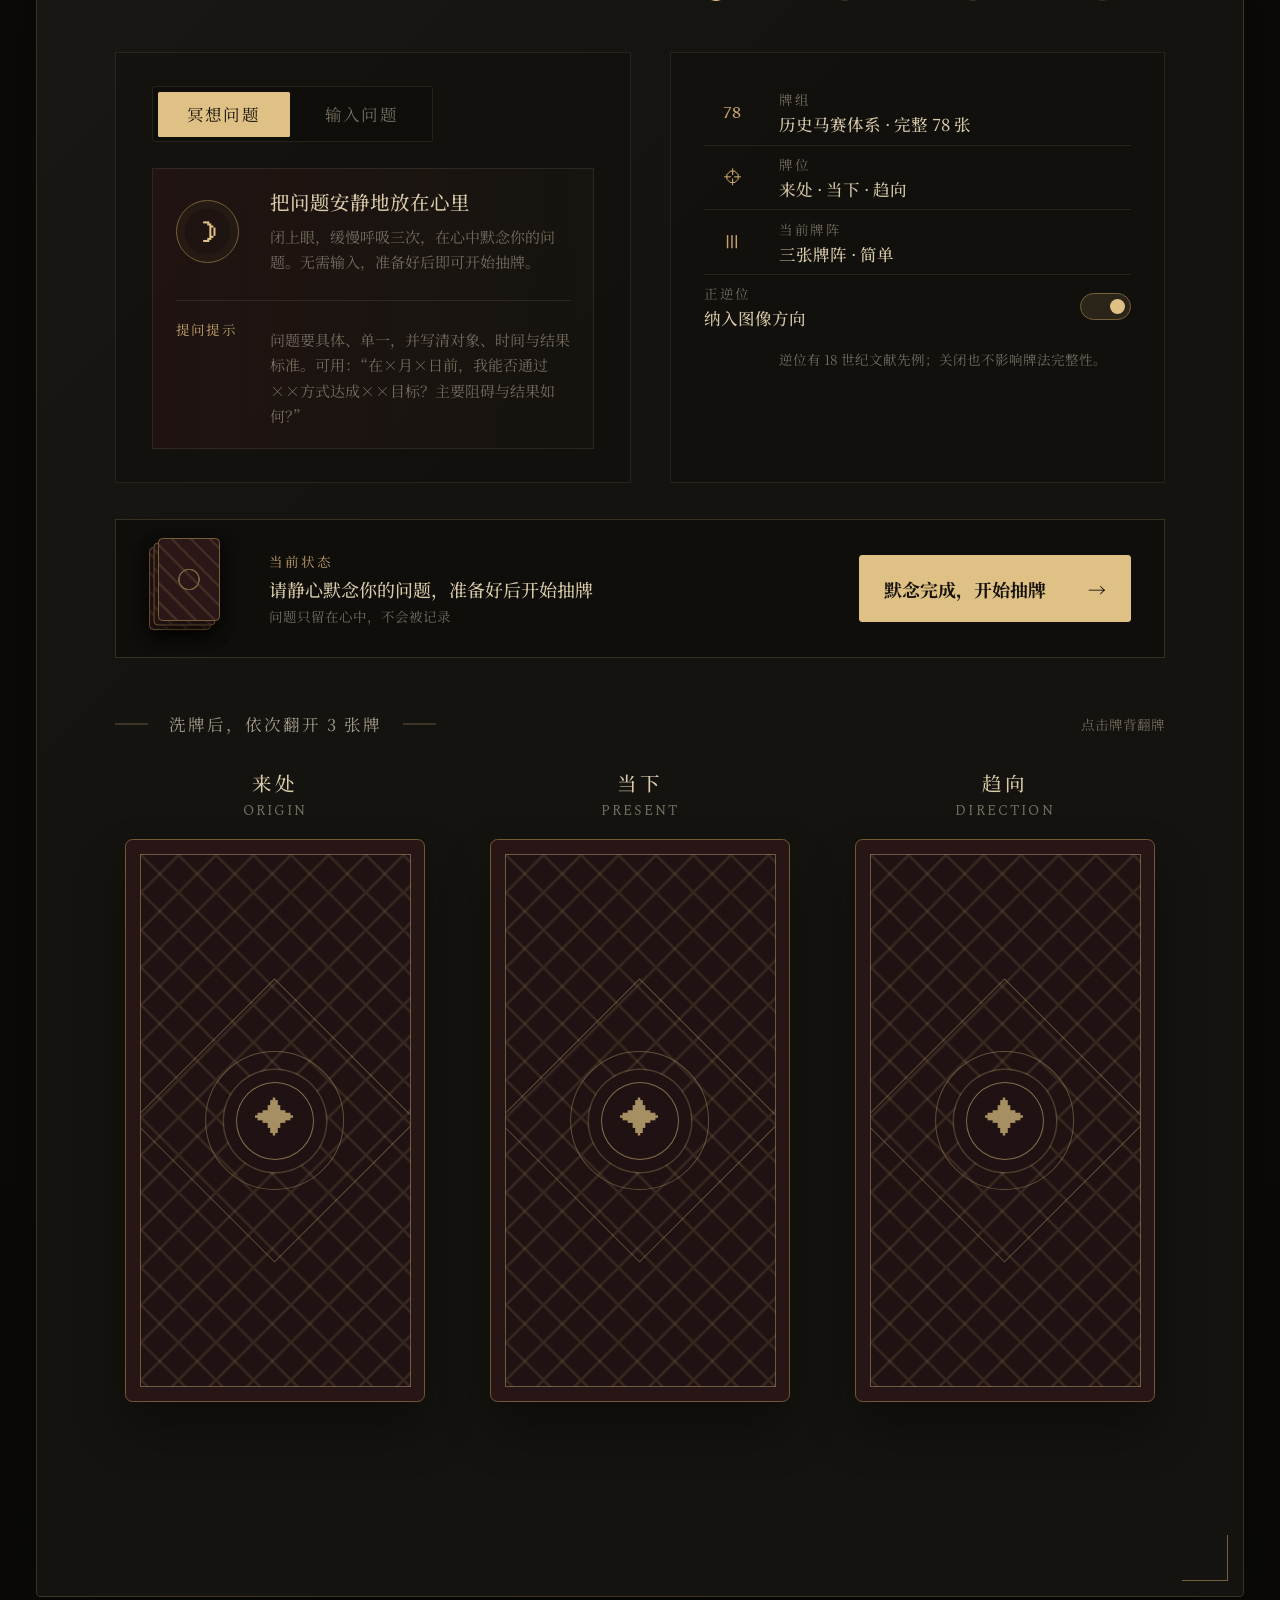
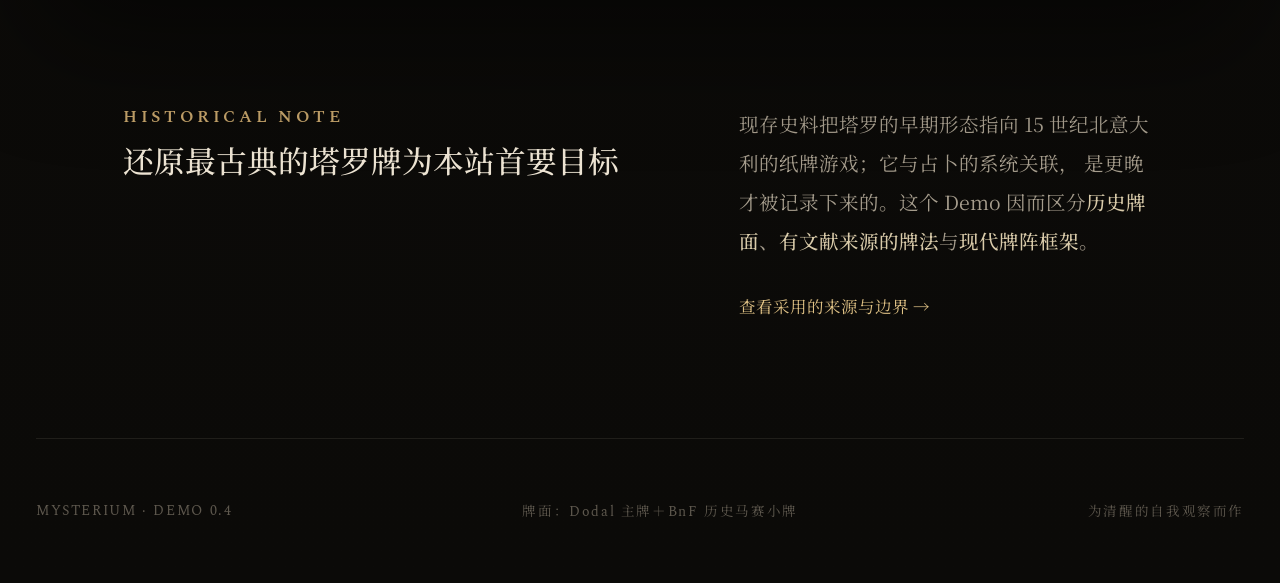
==== commit d4b5ca15: "Complete 78-card deck and enable 42-card spread" ====
--- a/index.html
+++ b/index.html
@@ -6,7 +6,7 @@
     <meta name="theme-color" content="#17140f" />
     <meta
       name="description"
-      content="以 Jean Dodal 马赛塔罗大阿卡那为基础，支持单张、三张、十字、马蹄、二选一、凯尔特十字与十二宫的多牌阵体验。"
+      content="使用完整 78 张历史马赛体系牌组，支持单张、三张、十字、马蹄、二选一、凯尔特十字、十二宫与四十二张综合牌阵。"
     />
     <title>Mysterium · 古典马赛塔罗 Demo</title>
     <link rel="icon" href="assets/seal.svg" type="image/svg+xml" />
@@ -38,7 +38,7 @@
     <main id="top">
       <section class="hero" aria-labelledby="hero-title">
         <div class="hero-copy">
-          <p class="eyebrow"><span></span> Prototype · Major Arcana</p>
+          <p class="eyebrow"><span></span> Prototype · Complete 78-card deck</p>
           <h1 class="hero-statement" id="hero-title">塔罗揭示的不是注定的未来，<br /><em>而是当下选择可能通往的方向。</em></h1>
           <p class="hero-lede">
             塔罗牌起源于十五世纪的欧洲，最初是贵族间流行的纸牌游戏，用于娱乐与竞技。十八世纪以后，学者和神秘学家逐渐将其与占星术、卡巴拉及占卜联系起来。经过长期演变，塔罗牌成为兼具象征艺术、心理探索与命运解读功能的文化工具。
@@ -49,7 +49,7 @@
           <div class="orbit orbit-one"></div>
           <div class="orbit orbit-two"></div>
           <span>☉</span>
-          <small>22</small>
+          <small>78</small>
         </div>
       </section>
 
@@ -138,10 +138,10 @@
 
           <aside class="method-card" aria-label="本次牌法设置">
             <div class="method-row">
-              <span class="method-icon" aria-hidden="true">ⅩⅩⅡ</span>
+              <span class="method-icon" aria-hidden="true">78</span>
               <div>
                 <small>牌组</small>
-                <strong>Jean Dodal · 22 张王牌</strong>
+                <strong>历史马赛体系 · 完整 78 张</strong>
               </div>
             </div>
             <div class="method-row">
@@ -262,8 +262,8 @@
     </main>
 
     <footer>
-      <span>MYSTERIUM · DEMO 0.3</span>
-      <span>牌面：Jean Dodal 马赛塔罗 · CC0</span>
+      <span>MYSTERIUM · DEMO 0.4</span>
+      <span>牌面：Dodal 主牌＋BnF 历史马赛小牌</span>
       <span>为清醒的自我观察而作</span>
     </footer>
 
@@ -281,11 +281,12 @@
           <div>
             <h3>牌面传统</h3>
             <p>
-              Demo 使用 Jean Dodal 的马赛体系大阿卡那图像，原牌约制作于 1701 年。
-              图像整理版由 OpenGameArt 以 CC0 提供。马赛体系保留了杯、剑、杖、币与 22 张王牌的欧洲传统结构。
+              完整牌库共 78 张：22 张主牌继续使用约 1701 年的 Jean Dodal 马赛图像；新增 56 张小牌取自法国国家图书馆所藏、依 Nicolas Conver 模式制作的历史马赛牌扫描。
+              小牌保留钱币、圣杯、宝剑、权杖四组各 14 张的传统点数牌结构，不套用后期的叙事插画。
             </p>
             <div class="source-links">
               <a href="https://opengameart.org/content/tarot-cards-major-arcana" target="_blank" rel="noreferrer">查看牌面来源</a>
+              <a href="https://gallica.bnf.fr/ark:/12148/btv1b10539497f" target="_blank" rel="noreferrer">BnF · 完整历史牌组</a>
               <a href="https://www.britishmuseum.org/collection/term/BIOG179590" target="_blank" rel="noreferrer">British Museum · Jean Dodal</a>
             </div>
           </div>
@@ -310,7 +311,7 @@
             <h3>牌阵来源与固定定义</h3>
             <p>
               单张、三张、五张十字、马蹄、二选一与十二宫在现代实践中存在多种位置版本；本站会在抽牌前列明本次采用的固定定义。
-              “凯尔特十字”的十个主体位置及 42 张全景法参考 Waite 1911 年公开文本；后者必须使用完整 78 张牌。
+              “凯尔特十字”的十个主体位置及 42 张全景法参考 Waite 1911 年公开文本。本站现已用完整 78 张牌实现 42 张法的六叠、七叠、分组重洗与六行七张布局；原文按性别指定人物牌的步骤不自动执行，并在牌阵说明中明确标注。
             </p>
             <div class="source-links">
               <a href="https://en.wikisource.org/wiki/The_Pictorial_Key_to_the_Tarot/Part_3" target="_blank" rel="noreferrer">Waite · 牌阵原文</a>
--- a/styles.css
+++ b/styles.css
@@ -364,8 +364,9 @@
 
 .spread-grid {
   display: grid;
-  grid-template-columns: repeat(auto-fit, minmax(230px, 1fr));
+  grid-template-columns: repeat(4, minmax(0, 1fr));
   gap: 14px;
+  align-items: stretch;
 }
 
 .spread-card {
@@ -402,6 +403,7 @@
   gap: 12px;
   align-items: flex-start;
   justify-content: space-between;
+  min-height: 54px;
 }
 
 .spread-card-top small {
@@ -416,6 +418,7 @@
   color: var(--paper);
   font-size: 17px;
   font-weight: 500;
+  line-height: 1.45;
 }
 
 .difficulty {
@@ -582,13 +585,15 @@
   display: flex;
   flex-wrap: wrap;
   gap: 6px 12px;
+  align-content: flex-start;
+  min-height: 28px;
   color: var(--gold);
   font-size: 8px;
   letter-spacing: 0.08em;
 }
 
 .spread-purpose {
-  min-height: 42px;
+  min-height: 64px;
   margin: 10px 0 0;
   color: var(--paper);
   font-size: 11px;
@@ -596,6 +601,7 @@
 }
 
 .spread-fit {
+  min-height: 136px;
   margin: 13px 0 0;
   padding-top: 11px;
   border-top: 1px solid var(--line-soft);
@@ -1316,6 +1322,64 @@
 .layout-zodiac .card-position:nth-child(12) { grid-area: 3 / 1; }
 .layout-zodiac .card-position:nth-child(13) { grid-area: 2 / 2 / 4 / 4; align-self: center; }
 
+.card-grid.layout-forty-two {
+  grid-template-columns: repeat(7, minmax(92px, 1fr));
+  gap: 20px 10px;
+  width: 100%;
+  max-width: 1080px;
+  padding: 2px 2px 14px;
+  overflow-x: auto;
+  overscroll-behavior-inline: contain;
+  direction: rtl;
+  scrollbar-color: var(--gold-dark) rgba(255, 255, 255, 0.04);
+}
+
+.layout-forty-two .card-position {
+  direction: ltr;
+}
+
+.layout-forty-two .position-label {
+  min-height: 34px;
+  margin-bottom: 7px;
+}
+
+.layout-forty-two .position-label strong {
+  min-height: 0;
+  font-size: 9px;
+  line-height: 1.35;
+  letter-spacing: 0.02em;
+  white-space: nowrap;
+}
+
+.layout-forty-two .position-label small {
+  display: none;
+}
+
+.card-grid.layout-forty-two .tarot-card {
+  width: min(100%, 112px);
+}
+
+.layout-forty-two .orientation-badge {
+  top: 4px;
+  right: 4px;
+  padding: 2px 4px;
+  font-size: 6px;
+}
+
+.layout-forty-two .card-caption {
+  min-height: 32px;
+  margin-top: 7px;
+}
+
+.layout-forty-two .card-caption strong {
+  font-size: 9px;
+  line-height: 1.35;
+}
+
+.layout-forty-two .card-caption span {
+  display: none;
+}
+
 .card-grid.is-complex .tarot-card {
   width: min(100%, 145px);
 }
@@ -1585,6 +1649,135 @@
   display: grid;
   grid-template-columns: repeat(3, 1fr);
   gap: 15px;
+}
+
+.interpretations.is-forty-two {
+  grid-template-columns: repeat(2, minmax(0, 1fr));
+  align-items: start;
+}
+
+.line-reading {
+  min-width: 0;
+  padding: 18px;
+  background: rgba(5, 5, 4, 0.2);
+  border: 1px solid var(--line-soft);
+}
+
+.line-reading > header {
+  display: flex;
+  gap: 12px;
+  align-items: center;
+  min-height: 46px;
+  margin-bottom: 7px;
+  padding-bottom: 13px;
+  border-bottom: 1px solid var(--line);
+}
+
+.line-reading > header > span {
+  display: grid;
+  flex: 0 0 34px;
+  place-items: center;
+  width: 34px;
+  height: 34px;
+  color: var(--gold-bright);
+  border: 1px solid var(--gold-dark);
+  border-radius: 50%;
+  font-family: var(--serif-latin);
+  font-size: 10px;
+}
+
+.line-reading header small,
+.line-reading header h3 {
+  display: block;
+  margin: 0;
+}
+
+.line-reading header small {
+  color: var(--gold);
+  font-size: 7px;
+  letter-spacing: 0.12em;
+}
+
+.line-reading header h3 {
+  margin-top: 2px;
+  color: var(--paper);
+  font-size: 15px;
+  font-weight: 500;
+}
+
+.line-reading ol {
+  margin: 0;
+  padding: 0;
+  list-style: none;
+}
+
+.line-reading li + li {
+  border-top: 1px solid var(--line-soft);
+}
+
+.line-card-detail summary {
+  display: grid;
+  grid-template-columns: 26px minmax(0, 1fr);
+  gap: 9px;
+  align-items: center;
+  padding: 10px 0;
+  color: var(--paper);
+  cursor: pointer;
+  list-style: none;
+}
+
+.line-card-detail summary::-webkit-details-marker {
+  display: none;
+}
+
+.line-card-detail summary b {
+  display: grid;
+  place-items: center;
+  width: 24px;
+  height: 24px;
+  color: var(--gold);
+  border: 1px solid var(--line);
+  border-radius: 50%;
+  font-family: var(--serif-latin);
+  font-size: 8px;
+  font-weight: 500;
+}
+
+.line-card-detail summary span,
+.line-card-detail summary strong,
+.line-card-detail summary small {
+  display: block;
+  min-width: 0;
+}
+
+.line-card-detail summary strong {
+  font-size: 11px;
+  font-weight: 500;
+}
+
+.line-card-detail summary small {
+  margin-top: 2px;
+  overflow: hidden;
+  color: var(--dim);
+  font-size: 8px;
+  text-overflow: ellipsis;
+  white-space: nowrap;
+}
+
+.line-card-detail p,
+.line-card-detail em {
+  margin: 0 0 10px 35px;
+  color: var(--muted);
+  font-size: 10px;
+  line-height: 1.75;
+}
+
+.line-card-detail em {
+  display: block;
+  padding-top: 9px;
+  color: #918775;
+  border-top: 1px solid var(--line-soft);
+  font-style: normal;
 }
 
 .interpretation-card {
@@ -1927,7 +2120,11 @@
 }
 
 @media (max-width: 1100px) {
-  .card-grid.is-complex {
+  .spread-grid {
+    grid-template-columns: repeat(2, minmax(0, 1fr));
+  }
+
+  .card-grid.is-complex:not(.layout-forty-two) {
     grid-template: none / repeat(3, minmax(0, 1fr));
     gap: 24px 18px;
     max-width: 820px;
@@ -2059,6 +2256,13 @@
     grid-template-columns: 1fr;
   }
 
+  .spread-card-top,
+  .spread-meta,
+  .spread-purpose,
+  .spread-fit {
+    min-height: 0;
+  }
+
   .reading-shell {
     padding: 28px 18px 36px;
   }
@@ -2118,9 +2322,23 @@
     grid-template-columns: minmax(0, 180px);
   }
 
-  .card-grid.is-complex {
+  .card-grid.is-complex:not(.layout-forty-two) {
     grid-template-columns: repeat(2, minmax(0, 1fr));
     gap: 22px 12px;
+  }
+
+  .card-grid.layout-forty-two {
+    grid-template-columns: repeat(7, minmax(72px, 1fr));
+    gap: 16px 7px;
+    max-width: 100%;
+  }
+
+  .layout-forty-two .position-label {
+    min-height: 29px;
+  }
+
+  .layout-forty-two .position-label strong {
+    font-size: 8px;
   }
 
   .position-label strong {
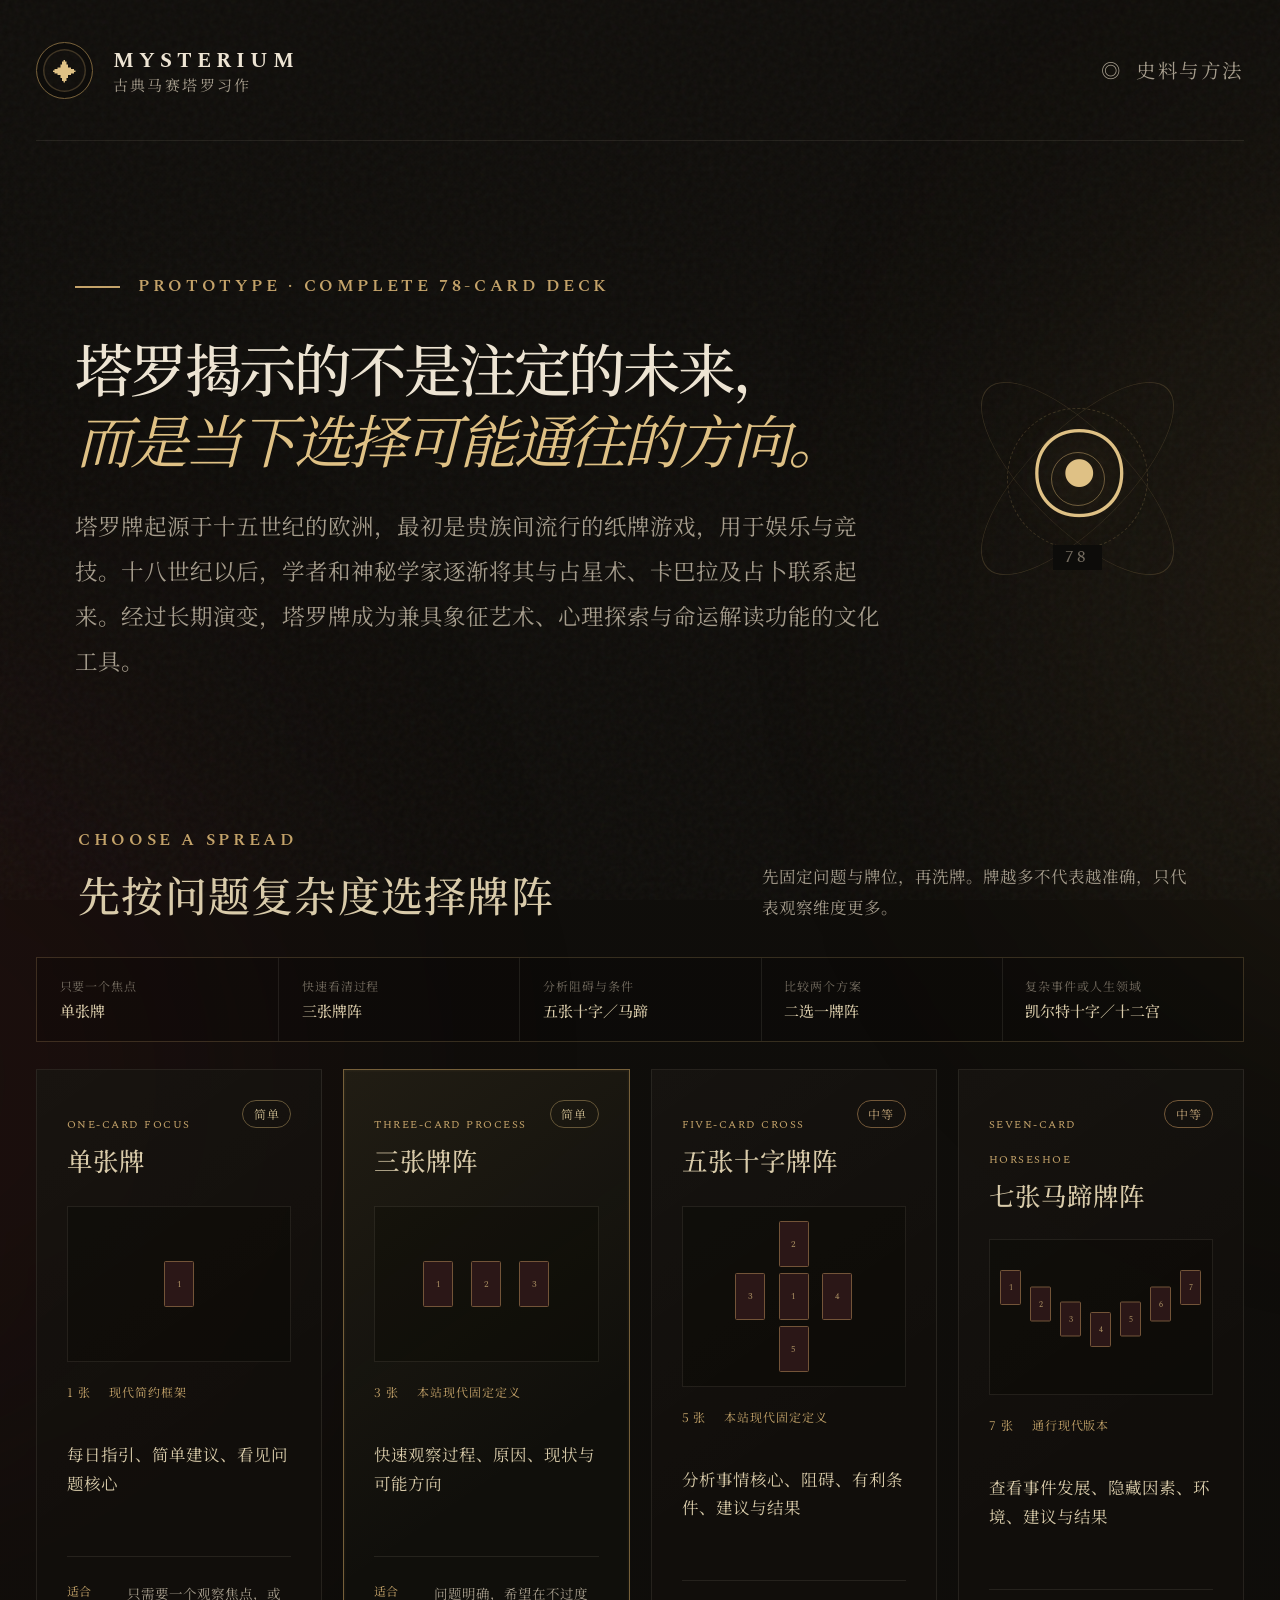
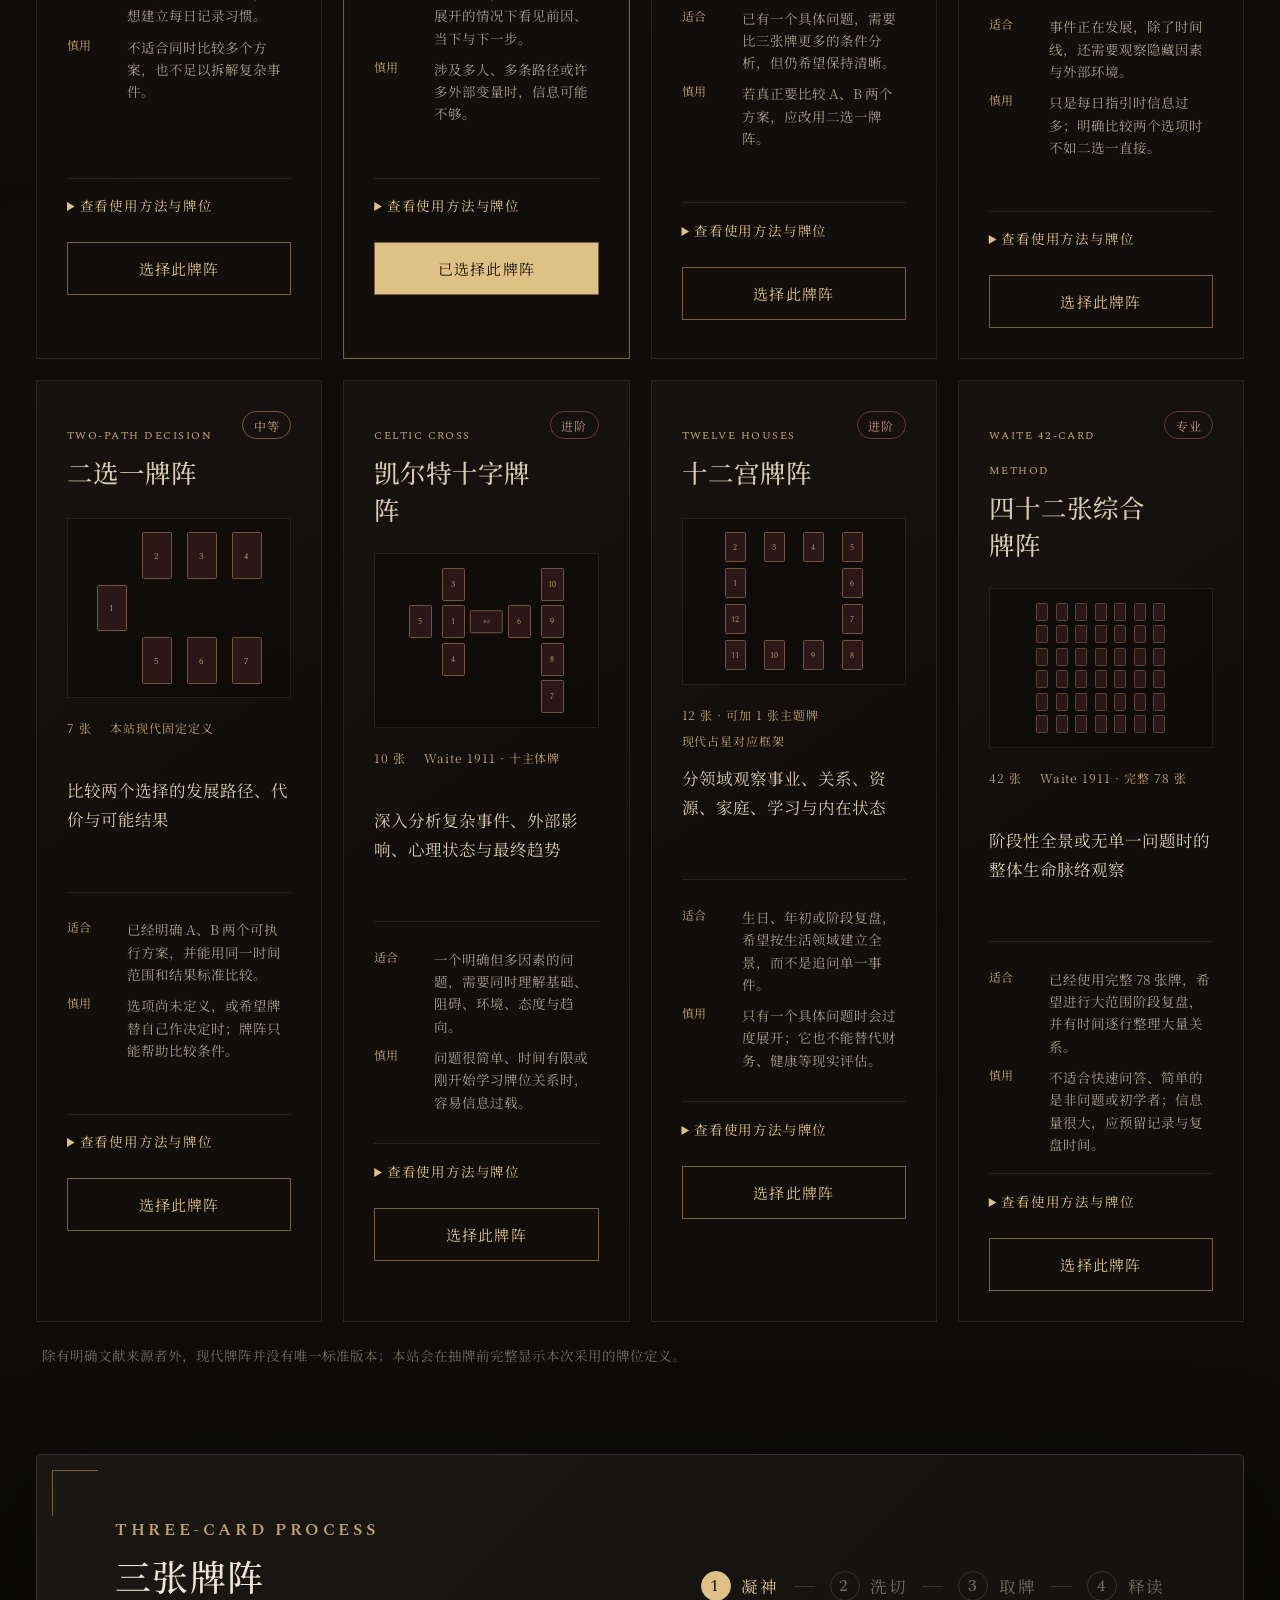
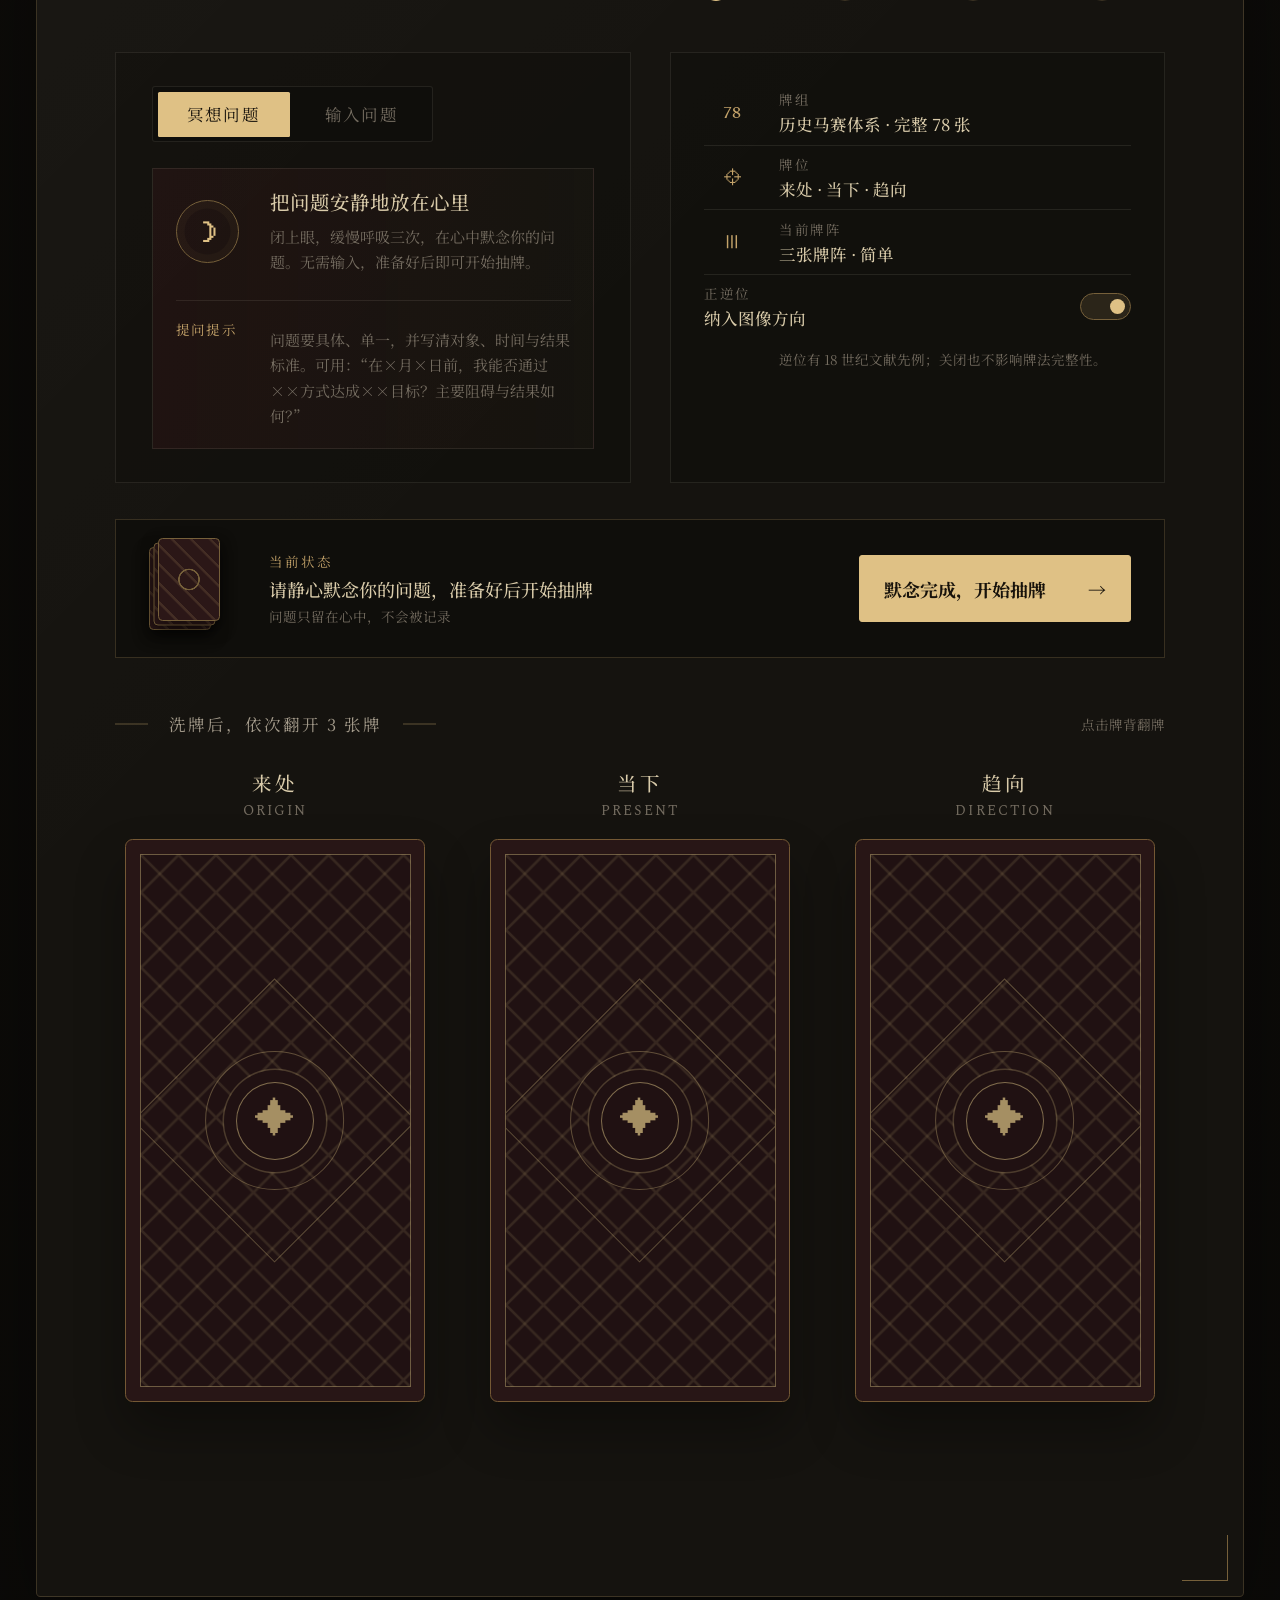
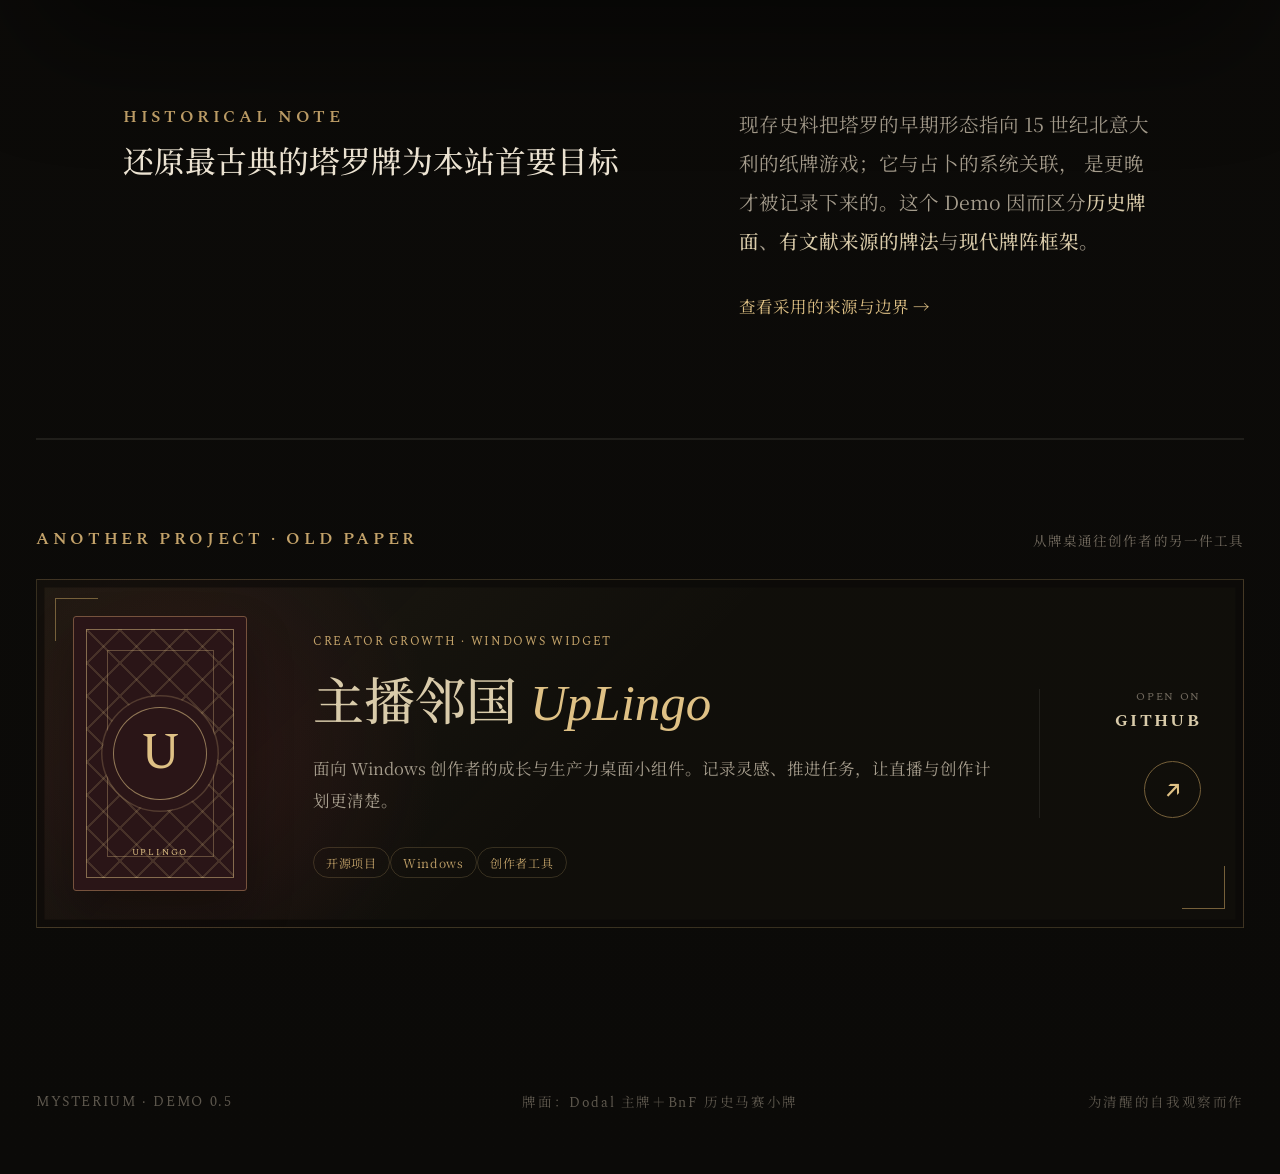
==== commit 67735664: "Add UpLingo project card to site footer" ====
--- a/index.html
+++ b/index.html
@@ -259,10 +259,42 @@
           <button class="inline-link" id="open-notes-secondary" type="button">查看采用的来源与边界 →</button>
         </div>
       </section>
+
+      <section class="project-portal" aria-labelledby="uplingo-title">
+        <div class="project-portal-head">
+          <p class="section-kicker">ANOTHER PROJECT · OLD PAPER</p>
+          <span>从牌桌通往创作者的另一件工具</span>
+        </div>
+        <a
+          class="project-tarot-card"
+          href="https://github.com/Old-Paper/UpLingo"
+          target="_blank"
+          rel="noreferrer"
+          aria-label="在 GitHub 打开主播邻国 UpLingo 项目"
+        >
+          <span class="project-card-portrait" aria-hidden="true">
+            <span class="project-card-frame">
+              <i>U</i>
+              <small>UPLINGO</small>
+            </span>
+          </span>
+          <span class="project-card-copy">
+            <small>CREATOR GROWTH · WINDOWS WIDGET</small>
+            <strong id="uplingo-title">主播邻国 <em>UpLingo</em></strong>
+            <span>面向 Windows 创作者的成长与生产力桌面小组件。记录灵感、推进任务，让直播与创作计划更清楚。</span>
+            <span class="project-card-tags"><b>开源项目</b><b>Windows</b><b>创作者工具</b></span>
+          </span>
+          <span class="project-card-action">
+            <small>OPEN ON</small>
+            <strong>GITHUB</strong>
+            <b aria-hidden="true">↗</b>
+          </span>
+        </a>
+      </section>
     </main>
 
     <footer>
-      <span>MYSTERIUM · DEMO 0.4</span>
+      <span>MYSTERIUM · DEMO 0.5</span>
       <span>牌面：Dodal 主牌＋BnF 历史马赛小牌</span>
       <span>为清醒的自我观察而作</span>
     </footer>
--- a/styles.css
+++ b/styles.css
@@ -1018,6 +1018,242 @@
   letter-spacing: 0.12em;
 }
 
+.project-portal {
+  padding: 58px 0 68px;
+  border-top: 1px solid var(--line-soft);
+}
+
+.project-portal-head {
+  display: flex;
+  align-items: center;
+  justify-content: space-between;
+  margin-bottom: 18px;
+}
+
+.project-portal-head p,
+.project-portal-head span {
+  margin: 0;
+}
+
+.project-portal-head > span {
+  color: var(--dim);
+  font-size: 9px;
+  letter-spacing: 0.08em;
+}
+
+.project-tarot-card {
+  position: relative;
+  display: grid;
+  grid-template-columns: 132px minmax(0, 1fr) 108px;
+  gap: 28px;
+  align-items: center;
+  min-height: 220px;
+  padding: 24px 28px 24px 24px;
+  overflow: hidden;
+  color: inherit;
+  background:
+    radial-gradient(circle at 12% 50%, rgba(97, 31, 38, 0.3), transparent 24%),
+    linear-gradient(135deg, rgba(196, 163, 106, 0.08), transparent 48%),
+    rgba(18, 16, 12, 0.82);
+  border: 1px solid var(--line);
+  text-decoration: none;
+  box-shadow: inset 0 0 0 5px rgba(10, 9, 7, 0.6);
+  transition: border-color 200ms ease, background 200ms ease, transform 200ms ease, box-shadow 200ms ease;
+}
+
+.project-tarot-card::before,
+.project-tarot-card::after {
+  position: absolute;
+  width: 28px;
+  height: 28px;
+  content: "";
+  pointer-events: none;
+}
+
+.project-tarot-card::before {
+  top: 12px;
+  left: 12px;
+  border-top: 1px solid var(--gold-dark);
+  border-left: 1px solid var(--gold-dark);
+}
+
+.project-tarot-card::after {
+  right: 12px;
+  bottom: 12px;
+  border-right: 1px solid var(--gold-dark);
+  border-bottom: 1px solid var(--gold-dark);
+}
+
+.project-tarot-card:hover {
+  background:
+    radial-gradient(circle at 12% 50%, rgba(97, 31, 38, 0.42), transparent 27%),
+    linear-gradient(135deg, rgba(196, 163, 106, 0.13), transparent 52%),
+    rgba(20, 18, 14, 0.94);
+  border-color: var(--gold-dark);
+  box-shadow: inset 0 0 0 5px rgba(10, 9, 7, 0.7), 0 24px 70px rgba(0, 0, 0, 0.32);
+  transform: translateY(-3px);
+}
+
+.project-card-portrait {
+  display: grid;
+  place-items: center;
+  width: 116px;
+  aspect-ratio: 200 / 315;
+  padding: 8px;
+  background: #2a1517;
+  border: 1px solid #76523d;
+  border-radius: 2px;
+  box-shadow: 0 15px 30px rgba(0, 0, 0, 0.32);
+}
+
+.project-card-frame {
+  position: relative;
+  display: grid;
+  place-items: center;
+  width: 100%;
+  height: 100%;
+  color: var(--gold-bright);
+  background:
+    linear-gradient(45deg, transparent 47%, rgba(223, 193, 133, 0.16) 48% 52%, transparent 53%),
+    linear-gradient(-45deg, transparent 47%, rgba(223, 193, 133, 0.16) 48% 52%, transparent 53%);
+  background-size: 22px 22px;
+  border: 1px solid rgba(223, 193, 133, 0.5);
+}
+
+.project-card-frame::before,
+.project-card-frame::after {
+  position: absolute;
+  inset: 13px;
+  border: 1px solid rgba(223, 193, 133, 0.32);
+  content: "";
+}
+
+.project-card-frame::after {
+  inset: 31% 18%;
+  background: #2a1517;
+  border-color: rgba(223, 193, 133, 0.58);
+  border-radius: 50%;
+  box-shadow: 0 0 0 7px #2a1517, 0 0 0 8px rgba(223, 193, 133, 0.22);
+}
+
+.project-card-frame i {
+  position: relative;
+  z-index: 1;
+  font-family: var(--serif-latin);
+  font-size: 34px;
+  font-style: normal;
+}
+
+.project-card-frame small {
+  position: absolute;
+  z-index: 1;
+  bottom: 12px;
+  font-family: var(--serif-latin);
+  font-size: 6px;
+  letter-spacing: 0.2em;
+}
+
+.project-card-copy,
+.project-card-copy > small,
+.project-card-copy > strong,
+.project-card-copy > span {
+  display: block;
+  min-width: 0;
+}
+
+.project-card-copy > small {
+  color: var(--gold);
+  font-family: var(--serif-latin);
+  font-size: 8px;
+  letter-spacing: 0.14em;
+}
+
+.project-card-copy > strong {
+  margin-top: 9px;
+  color: var(--paper);
+  font-size: clamp(23px, 3vw, 34px);
+  font-weight: 500;
+  line-height: 1.35;
+}
+
+.project-card-copy > strong em {
+  color: var(--gold-bright);
+  font-family: var(--serif-latin);
+  font-weight: 500;
+}
+
+.project-card-copy > span:not(.project-card-tags) {
+  max-width: 620px;
+  margin-top: 10px;
+  color: var(--muted);
+  font-size: 11px;
+  line-height: 1.9;
+}
+
+.project-card-tags {
+  display: flex;
+  flex-wrap: wrap;
+  gap: 7px;
+  margin-top: 16px;
+}
+
+.project-card-tags b {
+  padding: 4px 8px;
+  color: var(--gold);
+  border: 1px solid var(--line);
+  border-radius: 999px;
+  font-size: 8px;
+  font-weight: 400;
+  letter-spacing: 0.06em;
+}
+
+.project-card-action {
+  display: grid;
+  justify-items: end;
+  padding-left: 20px;
+  border-left: 1px solid var(--line-soft);
+  font-family: var(--serif-latin);
+}
+
+.project-card-action small,
+.project-card-action strong,
+.project-card-action b {
+  display: block;
+}
+
+.project-card-action small {
+  color: var(--dim);
+  font-size: 7px;
+  letter-spacing: 0.16em;
+}
+
+.project-card-action strong {
+  margin-top: 3px;
+  color: var(--paper);
+  font-size: 11px;
+  letter-spacing: 0.14em;
+}
+
+.project-card-action b {
+  display: grid;
+  place-items: center;
+  width: 38px;
+  height: 38px;
+  margin-top: 18px;
+  color: var(--gold-bright);
+  border: 1px solid var(--gold-dark);
+  border-radius: 50%;
+  font-size: 18px;
+  font-weight: 400;
+  transition: color 200ms ease, background 200ms ease, transform 200ms ease;
+}
+
+.project-tarot-card:hover .project-card-action b {
+  color: #17120b;
+  background: var(--gold-bright);
+  transform: translate(2px, -2px);
+}
+
 .method-row strong,
 .toggle-row strong {
   color: var(--paper);
@@ -2161,6 +2397,34 @@
     grid-template-columns: repeat(2, minmax(0, 1fr));
   }
 
+  .project-tarot-card {
+    grid-template-columns: 104px minmax(0, 1fr);
+    gap: 22px;
+  }
+
+  .project-card-portrait {
+    width: 96px;
+  }
+
+  .project-card-action {
+    grid-column: 2;
+    grid-row: 2;
+    display: flex;
+    gap: 8px;
+    align-items: center;
+    justify-content: flex-start;
+    justify-self: start;
+    padding: 0;
+    border: 0;
+  }
+
+  .project-card-action b {
+    width: 30px;
+    height: 30px;
+    margin: 0 0 0 5px;
+    font-size: 14px;
+  }
+
   .controls-grid {
     grid-template-columns: 1fr;
   }
@@ -2261,6 +2525,83 @@
   .spread-purpose,
   .spread-fit {
     min-height: 0;
+  }
+
+  .project-portal {
+    padding: 42px 0 48px;
+  }
+
+  .project-portal-head {
+    display: block;
+  }
+
+  .project-portal-head > span {
+    display: block;
+    margin-top: 7px;
+  }
+
+  .project-tarot-card {
+    grid-template-columns: 76px minmax(0, 1fr);
+    gap: 15px;
+    min-height: 0;
+    padding: 18px;
+  }
+
+  .project-card-portrait {
+    align-self: start;
+    width: 70px;
+    padding: 5px;
+  }
+
+  .project-card-frame::before {
+    inset: 8px;
+  }
+
+  .project-card-frame::after {
+    box-shadow: 0 0 0 4px #2a1517, 0 0 0 5px rgba(223, 193, 133, 0.22);
+  }
+
+  .project-card-frame i {
+    font-size: 23px;
+  }
+
+  .project-card-frame small {
+    bottom: 7px;
+    font-size: 4px;
+  }
+
+  .project-card-copy > small {
+    font-size: 6px;
+  }
+
+  .project-card-copy > strong {
+    margin-top: 5px;
+    font-size: 19px;
+  }
+
+  .project-card-copy > span:not(.project-card-tags) {
+    margin-top: 7px;
+    font-size: 9px;
+    line-height: 1.75;
+  }
+
+  .project-card-tags {
+    gap: 5px;
+    margin-top: 10px;
+  }
+
+  .project-card-tags b {
+    padding: 3px 6px;
+    font-size: 7px;
+  }
+
+  .project-card-action {
+    grid-column: 1 / -1;
+    grid-row: auto;
+    justify-self: stretch;
+    justify-content: flex-end;
+    padding-top: 13px;
+    border-top: 1px solid var(--line-soft);
   }
 
   .reading-shell {
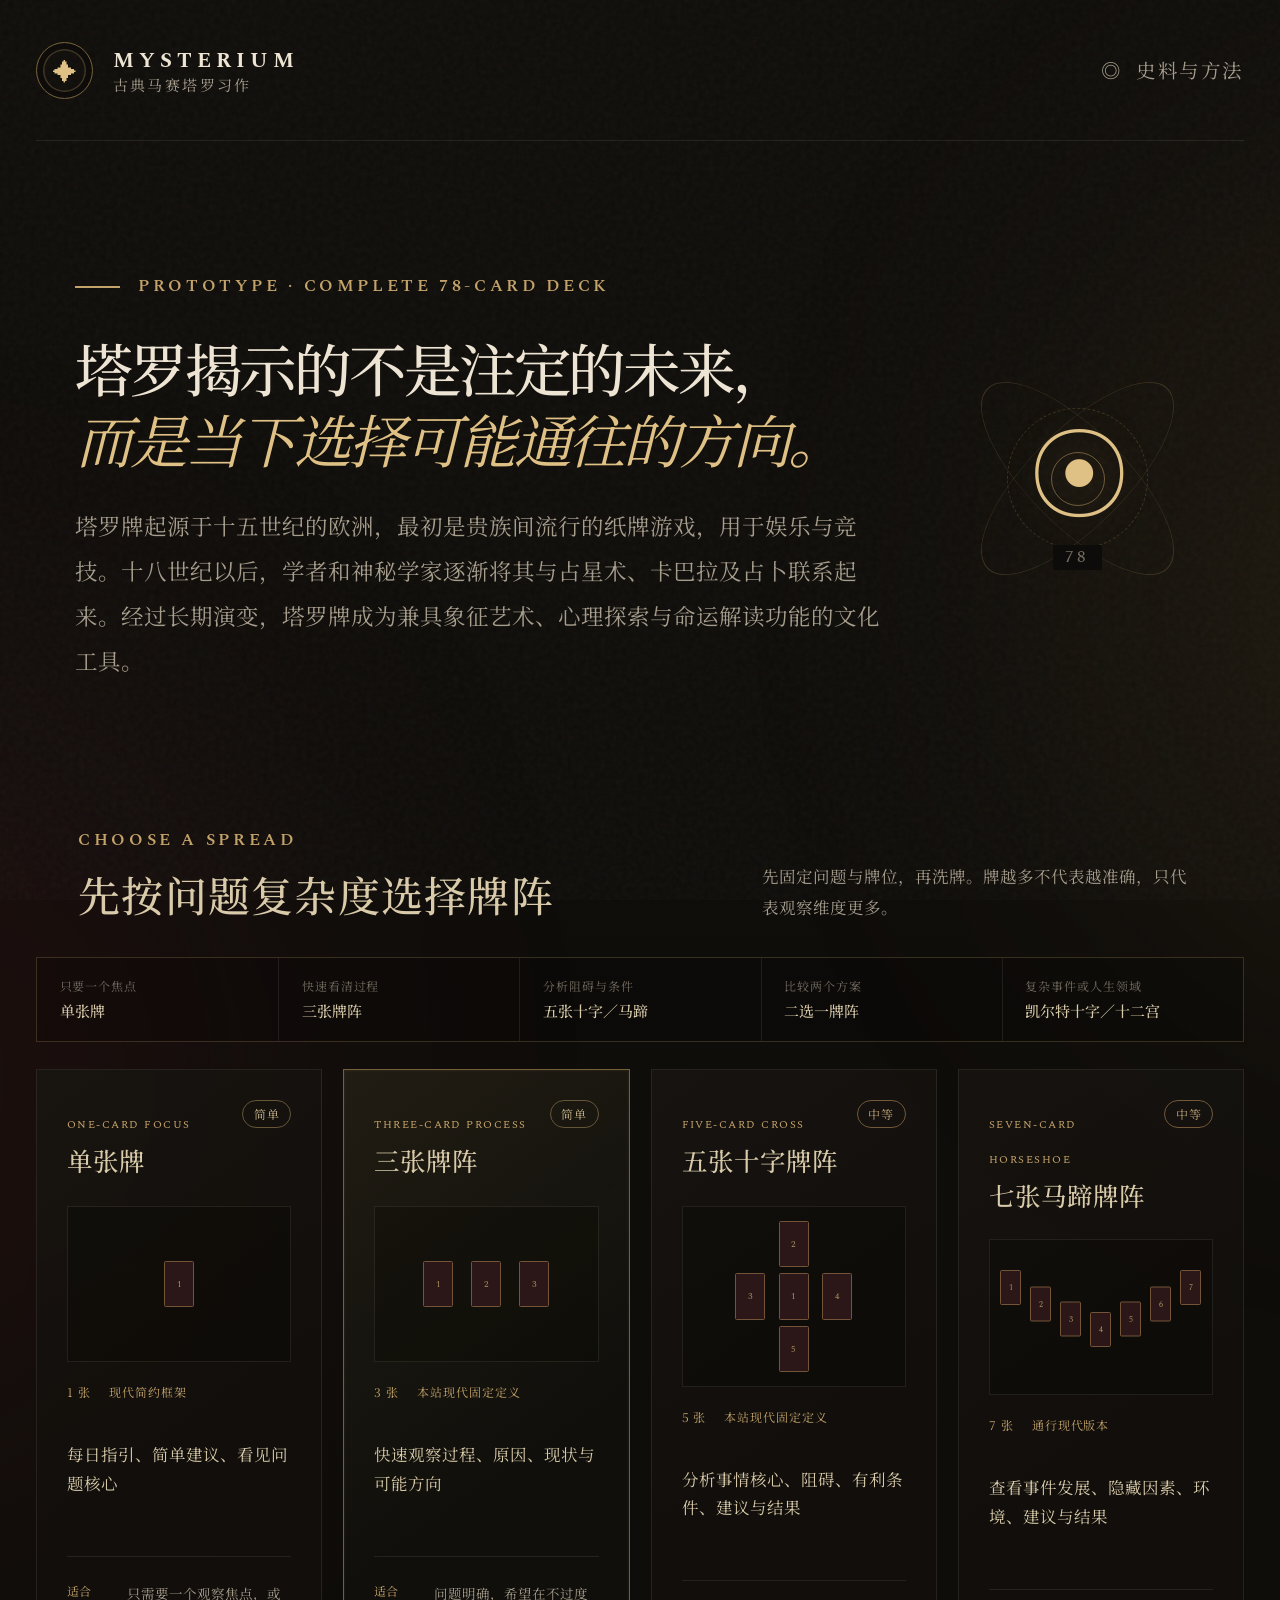
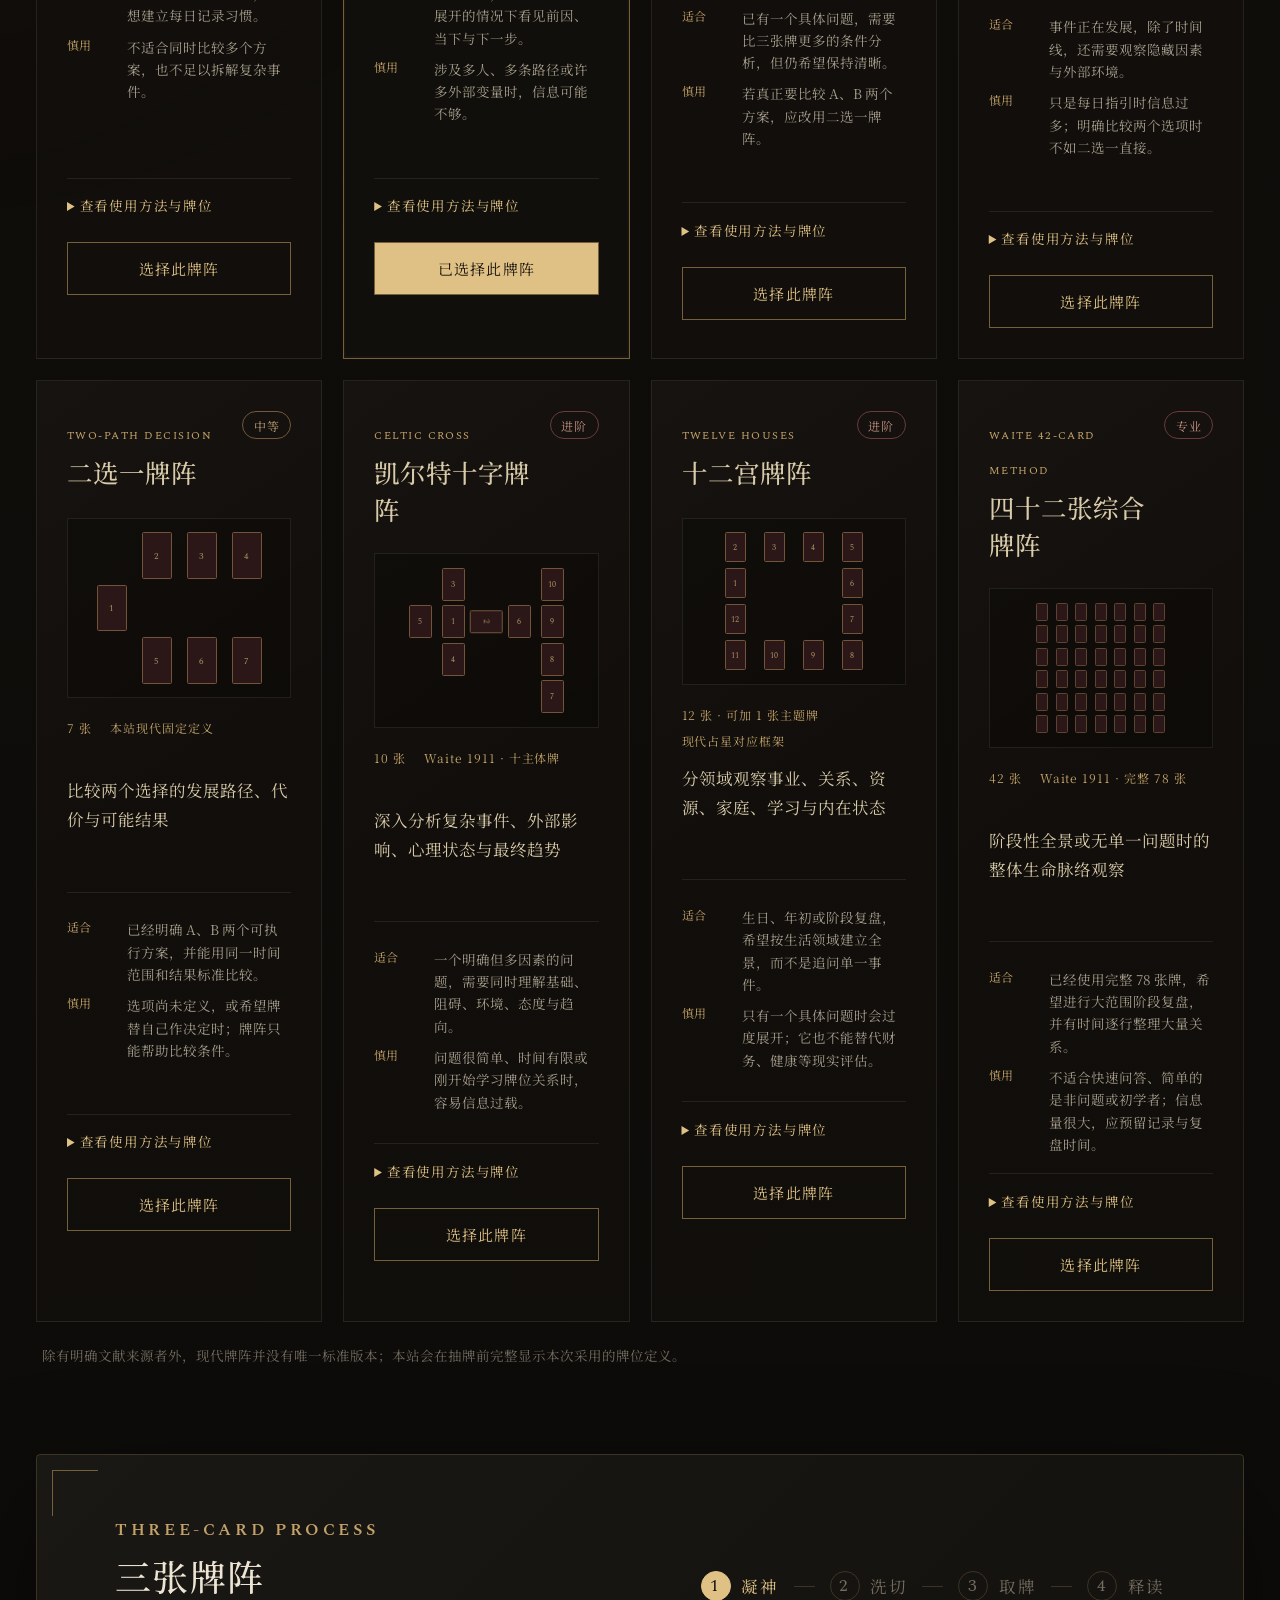
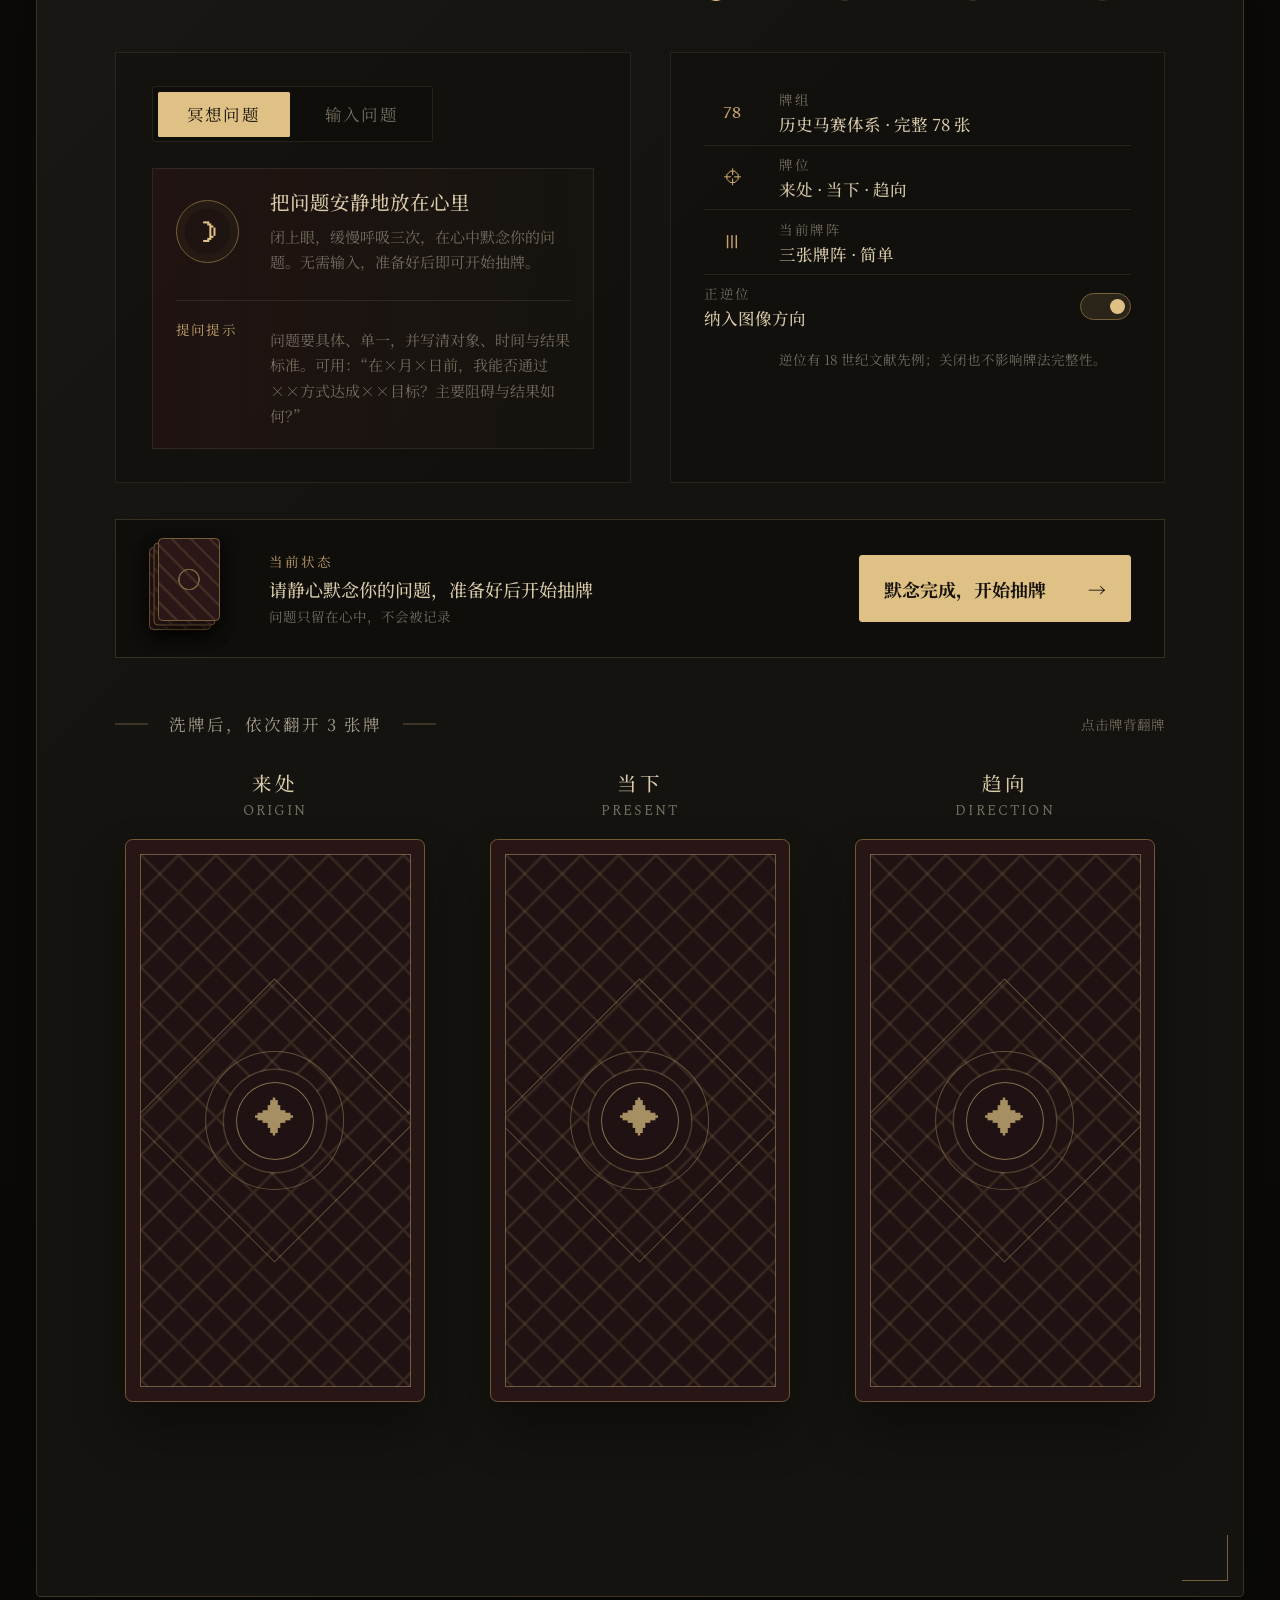
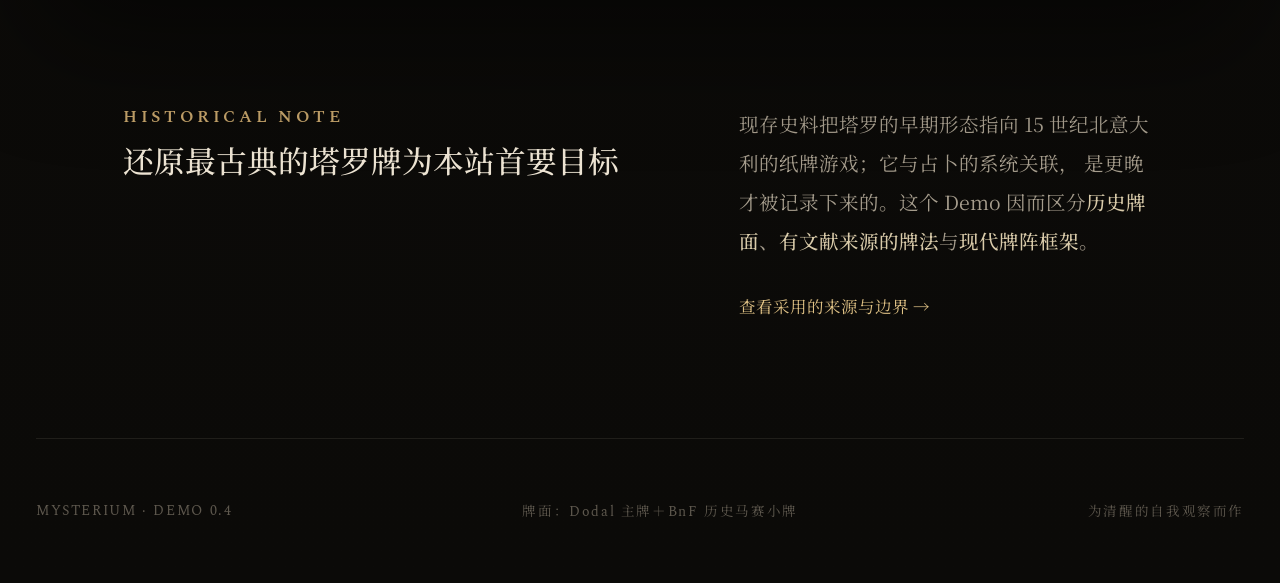
==== commit 39785d38: "Revert "Add UpLingo project card to site footer" This reverts commit 6773566490ae67a0406820a7aa3f5ad" ====
--- a/index.html
+++ b/index.html
@@ -259,42 +259,10 @@
           <button class="inline-link" id="open-notes-secondary" type="button">查看采用的来源与边界 →</button>
         </div>
       </section>
-
-      <section class="project-portal" aria-labelledby="uplingo-title">
-        <div class="project-portal-head">
-          <p class="section-kicker">ANOTHER PROJECT · OLD PAPER</p>
-          <span>从牌桌通往创作者的另一件工具</span>
-        </div>
-        <a
-          class="project-tarot-card"
-          href="https://github.com/Old-Paper/UpLingo"
-          target="_blank"
-          rel="noreferrer"
-          aria-label="在 GitHub 打开主播邻国 UpLingo 项目"
-        >
-          <span class="project-card-portrait" aria-hidden="true">
-            <span class="project-card-frame">
-              <i>U</i>
-              <small>UPLINGO</small>
-            </span>
-          </span>
-          <span class="project-card-copy">
-            <small>CREATOR GROWTH · WINDOWS WIDGET</small>
-            <strong id="uplingo-title">主播邻国 <em>UpLingo</em></strong>
-            <span>面向 Windows 创作者的成长与生产力桌面小组件。记录灵感、推进任务，让直播与创作计划更清楚。</span>
-            <span class="project-card-tags"><b>开源项目</b><b>Windows</b><b>创作者工具</b></span>
-          </span>
-          <span class="project-card-action">
-            <small>OPEN ON</small>
-            <strong>GITHUB</strong>
-            <b aria-hidden="true">↗</b>
-          </span>
-        </a>
-      </section>
     </main>
 
     <footer>
-      <span>MYSTERIUM · DEMO 0.5</span>
+      <span>MYSTERIUM · DEMO 0.4</span>
       <span>牌面：Dodal 主牌＋BnF 历史马赛小牌</span>
       <span>为清醒的自我观察而作</span>
     </footer>
--- a/styles.css
+++ b/styles.css
@@ -1018,242 +1018,6 @@
   letter-spacing: 0.12em;
 }
 
-.project-portal {
-  padding: 58px 0 68px;
-  border-top: 1px solid var(--line-soft);
-}
-
-.project-portal-head {
-  display: flex;
-  align-items: center;
-  justify-content: space-between;
-  margin-bottom: 18px;
-}
-
-.project-portal-head p,
-.project-portal-head span {
-  margin: 0;
-}
-
-.project-portal-head > span {
-  color: var(--dim);
-  font-size: 9px;
-  letter-spacing: 0.08em;
-}
-
-.project-tarot-card {
-  position: relative;
-  display: grid;
-  grid-template-columns: 132px minmax(0, 1fr) 108px;
-  gap: 28px;
-  align-items: center;
-  min-height: 220px;
-  padding: 24px 28px 24px 24px;
-  overflow: hidden;
-  color: inherit;
-  background:
-    radial-gradient(circle at 12% 50%, rgba(97, 31, 38, 0.3), transparent 24%),
-    linear-gradient(135deg, rgba(196, 163, 106, 0.08), transparent 48%),
-    rgba(18, 16, 12, 0.82);
-  border: 1px solid var(--line);
-  text-decoration: none;
-  box-shadow: inset 0 0 0 5px rgba(10, 9, 7, 0.6);
-  transition: border-color 200ms ease, background 200ms ease, transform 200ms ease, box-shadow 200ms ease;
-}
-
-.project-tarot-card::before,
-.project-tarot-card::after {
-  position: absolute;
-  width: 28px;
-  height: 28px;
-  content: "";
-  pointer-events: none;
-}
-
-.project-tarot-card::before {
-  top: 12px;
-  left: 12px;
-  border-top: 1px solid var(--gold-dark);
-  border-left: 1px solid var(--gold-dark);
-}
-
-.project-tarot-card::after {
-  right: 12px;
-  bottom: 12px;
-  border-right: 1px solid var(--gold-dark);
-  border-bottom: 1px solid var(--gold-dark);
-}
-
-.project-tarot-card:hover {
-  background:
-    radial-gradient(circle at 12% 50%, rgba(97, 31, 38, 0.42), transparent 27%),
-    linear-gradient(135deg, rgba(196, 163, 106, 0.13), transparent 52%),
-    rgba(20, 18, 14, 0.94);
-  border-color: var(--gold-dark);
-  box-shadow: inset 0 0 0 5px rgba(10, 9, 7, 0.7), 0 24px 70px rgba(0, 0, 0, 0.32);
-  transform: translateY(-3px);
-}
-
-.project-card-portrait {
-  display: grid;
-  place-items: center;
-  width: 116px;
-  aspect-ratio: 200 / 315;
-  padding: 8px;
-  background: #2a1517;
-  border: 1px solid #76523d;
-  border-radius: 2px;
-  box-shadow: 0 15px 30px rgba(0, 0, 0, 0.32);
-}
-
-.project-card-frame {
-  position: relative;
-  display: grid;
-  place-items: center;
-  width: 100%;
-  height: 100%;
-  color: var(--gold-bright);
-  background:
-    linear-gradient(45deg, transparent 47%, rgba(223, 193, 133, 0.16) 48% 52%, transparent 53%),
-    linear-gradient(-45deg, transparent 47%, rgba(223, 193, 133, 0.16) 48% 52%, transparent 53%);
-  background-size: 22px 22px;
-  border: 1px solid rgba(223, 193, 133, 0.5);
-}
-
-.project-card-frame::before,
-.project-card-frame::after {
-  position: absolute;
-  inset: 13px;
-  border: 1px solid rgba(223, 193, 133, 0.32);
-  content: "";
-}
-
-.project-card-frame::after {
-  inset: 31% 18%;
-  background: #2a1517;
-  border-color: rgba(223, 193, 133, 0.58);
-  border-radius: 50%;
-  box-shadow: 0 0 0 7px #2a1517, 0 0 0 8px rgba(223, 193, 133, 0.22);
-}
-
-.project-card-frame i {
-  position: relative;
-  z-index: 1;
-  font-family: var(--serif-latin);
-  font-size: 34px;
-  font-style: normal;
-}
-
-.project-card-frame small {
-  position: absolute;
-  z-index: 1;
-  bottom: 12px;
-  font-family: var(--serif-latin);
-  font-size: 6px;
-  letter-spacing: 0.2em;
-}
-
-.project-card-copy,
-.project-card-copy > small,
-.project-card-copy > strong,
-.project-card-copy > span {
-  display: block;
-  min-width: 0;
-}
-
-.project-card-copy > small {
-  color: var(--gold);
-  font-family: var(--serif-latin);
-  font-size: 8px;
-  letter-spacing: 0.14em;
-}
-
-.project-card-copy > strong {
-  margin-top: 9px;
-  color: var(--paper);
-  font-size: clamp(23px, 3vw, 34px);
-  font-weight: 500;
-  line-height: 1.35;
-}
-
-.project-card-copy > strong em {
-  color: var(--gold-bright);
-  font-family: var(--serif-latin);
-  font-weight: 500;
-}
-
-.project-card-copy > span:not(.project-card-tags) {
-  max-width: 620px;
-  margin-top: 10px;
-  color: var(--muted);
-  font-size: 11px;
-  line-height: 1.9;
-}
-
-.project-card-tags {
-  display: flex;
-  flex-wrap: wrap;
-  gap: 7px;
-  margin-top: 16px;
-}
-
-.project-card-tags b {
-  padding: 4px 8px;
-  color: var(--gold);
-  border: 1px solid var(--line);
-  border-radius: 999px;
-  font-size: 8px;
-  font-weight: 400;
-  letter-spacing: 0.06em;
-}
-
-.project-card-action {
-  display: grid;
-  justify-items: end;
-  padding-left: 20px;
-  border-left: 1px solid var(--line-soft);
-  font-family: var(--serif-latin);
-}
-
-.project-card-action small,
-.project-card-action strong,
-.project-card-action b {
-  display: block;
-}
-
-.project-card-action small {
-  color: var(--dim);
-  font-size: 7px;
-  letter-spacing: 0.16em;
-}
-
-.project-card-action strong {
-  margin-top: 3px;
-  color: var(--paper);
-  font-size: 11px;
-  letter-spacing: 0.14em;
-}
-
-.project-card-action b {
-  display: grid;
-  place-items: center;
-  width: 38px;
-  height: 38px;
-  margin-top: 18px;
-  color: var(--gold-bright);
-  border: 1px solid var(--gold-dark);
-  border-radius: 50%;
-  font-size: 18px;
-  font-weight: 400;
-  transition: color 200ms ease, background 200ms ease, transform 200ms ease;
-}
-
-.project-tarot-card:hover .project-card-action b {
-  color: #17120b;
-  background: var(--gold-bright);
-  transform: translate(2px, -2px);
-}
-
 .method-row strong,
 .toggle-row strong {
   color: var(--paper);
@@ -2397,34 +2161,6 @@
     grid-template-columns: repeat(2, minmax(0, 1fr));
   }
 
-  .project-tarot-card {
-    grid-template-columns: 104px minmax(0, 1fr);
-    gap: 22px;
-  }
-
-  .project-card-portrait {
-    width: 96px;
-  }
-
-  .project-card-action {
-    grid-column: 2;
-    grid-row: 2;
-    display: flex;
-    gap: 8px;
-    align-items: center;
-    justify-content: flex-start;
-    justify-self: start;
-    padding: 0;
-    border: 0;
-  }
-
-  .project-card-action b {
-    width: 30px;
-    height: 30px;
-    margin: 0 0 0 5px;
-    font-size: 14px;
-  }
-
   .controls-grid {
     grid-template-columns: 1fr;
   }
@@ -2525,83 +2261,6 @@
   .spread-purpose,
   .spread-fit {
     min-height: 0;
-  }
-
-  .project-portal {
-    padding: 42px 0 48px;
-  }
-
-  .project-portal-head {
-    display: block;
-  }
-
-  .project-portal-head > span {
-    display: block;
-    margin-top: 7px;
-  }
-
-  .project-tarot-card {
-    grid-template-columns: 76px minmax(0, 1fr);
-    gap: 15px;
-    min-height: 0;
-    padding: 18px;
-  }
-
-  .project-card-portrait {
-    align-self: start;
-    width: 70px;
-    padding: 5px;
-  }
-
-  .project-card-frame::before {
-    inset: 8px;
-  }
-
-  .project-card-frame::after {
-    box-shadow: 0 0 0 4px #2a1517, 0 0 0 5px rgba(223, 193, 133, 0.22);
-  }
-
-  .project-card-frame i {
-    font-size: 23px;
-  }
-
-  .project-card-frame small {
-    bottom: 7px;
-    font-size: 4px;
-  }
-
-  .project-card-copy > small {
-    font-size: 6px;
-  }
-
-  .project-card-copy > strong {
-    margin-top: 5px;
-    font-size: 19px;
-  }
-
-  .project-card-copy > span:not(.project-card-tags) {
-    margin-top: 7px;
-    font-size: 9px;
-    line-height: 1.75;
-  }
-
-  .project-card-tags {
-    gap: 5px;
-    margin-top: 10px;
-  }
-
-  .project-card-tags b {
-    padding: 3px 6px;
-    font-size: 7px;
-  }
-
-  .project-card-action {
-    grid-column: 1 / -1;
-    grid-row: auto;
-    justify-self: stretch;
-    justify-content: flex-end;
-    padding-top: 13px;
-    border-top: 1px solid var(--line-soft);
   }
 
   .reading-shell {
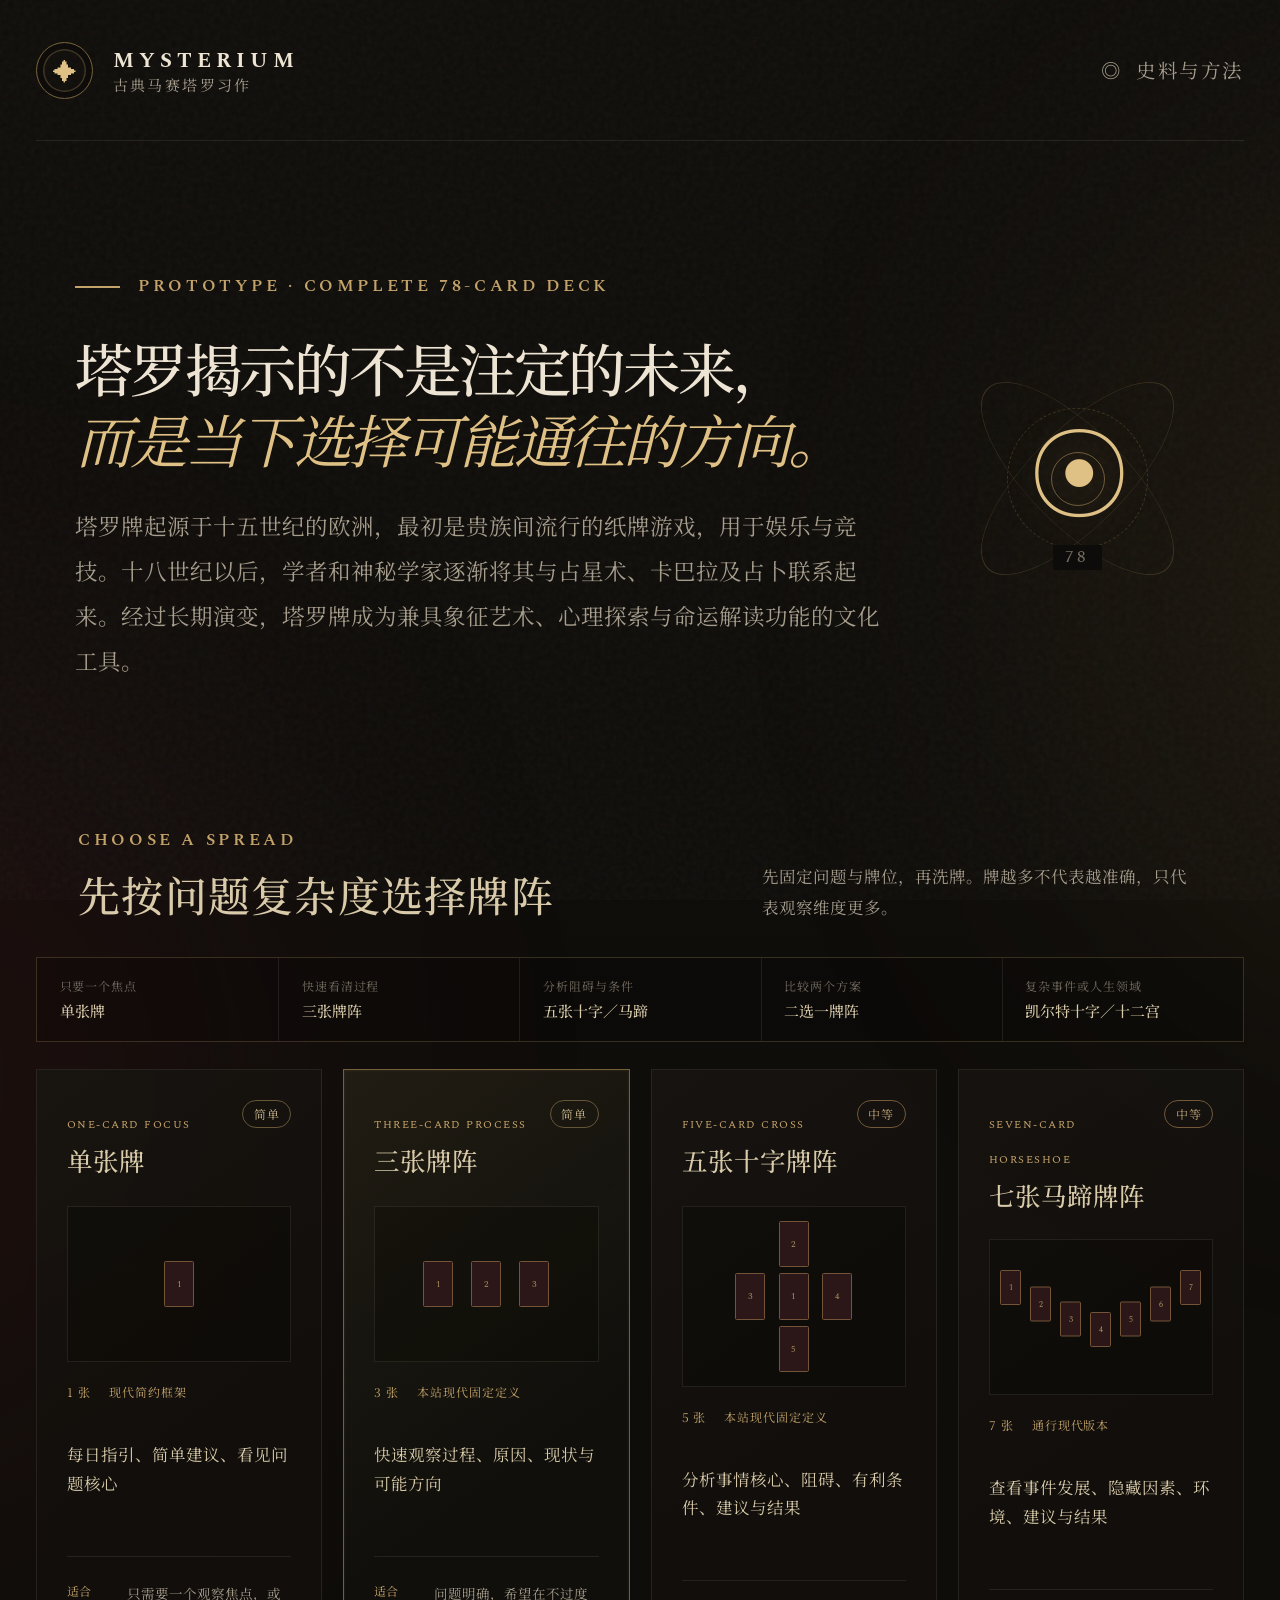
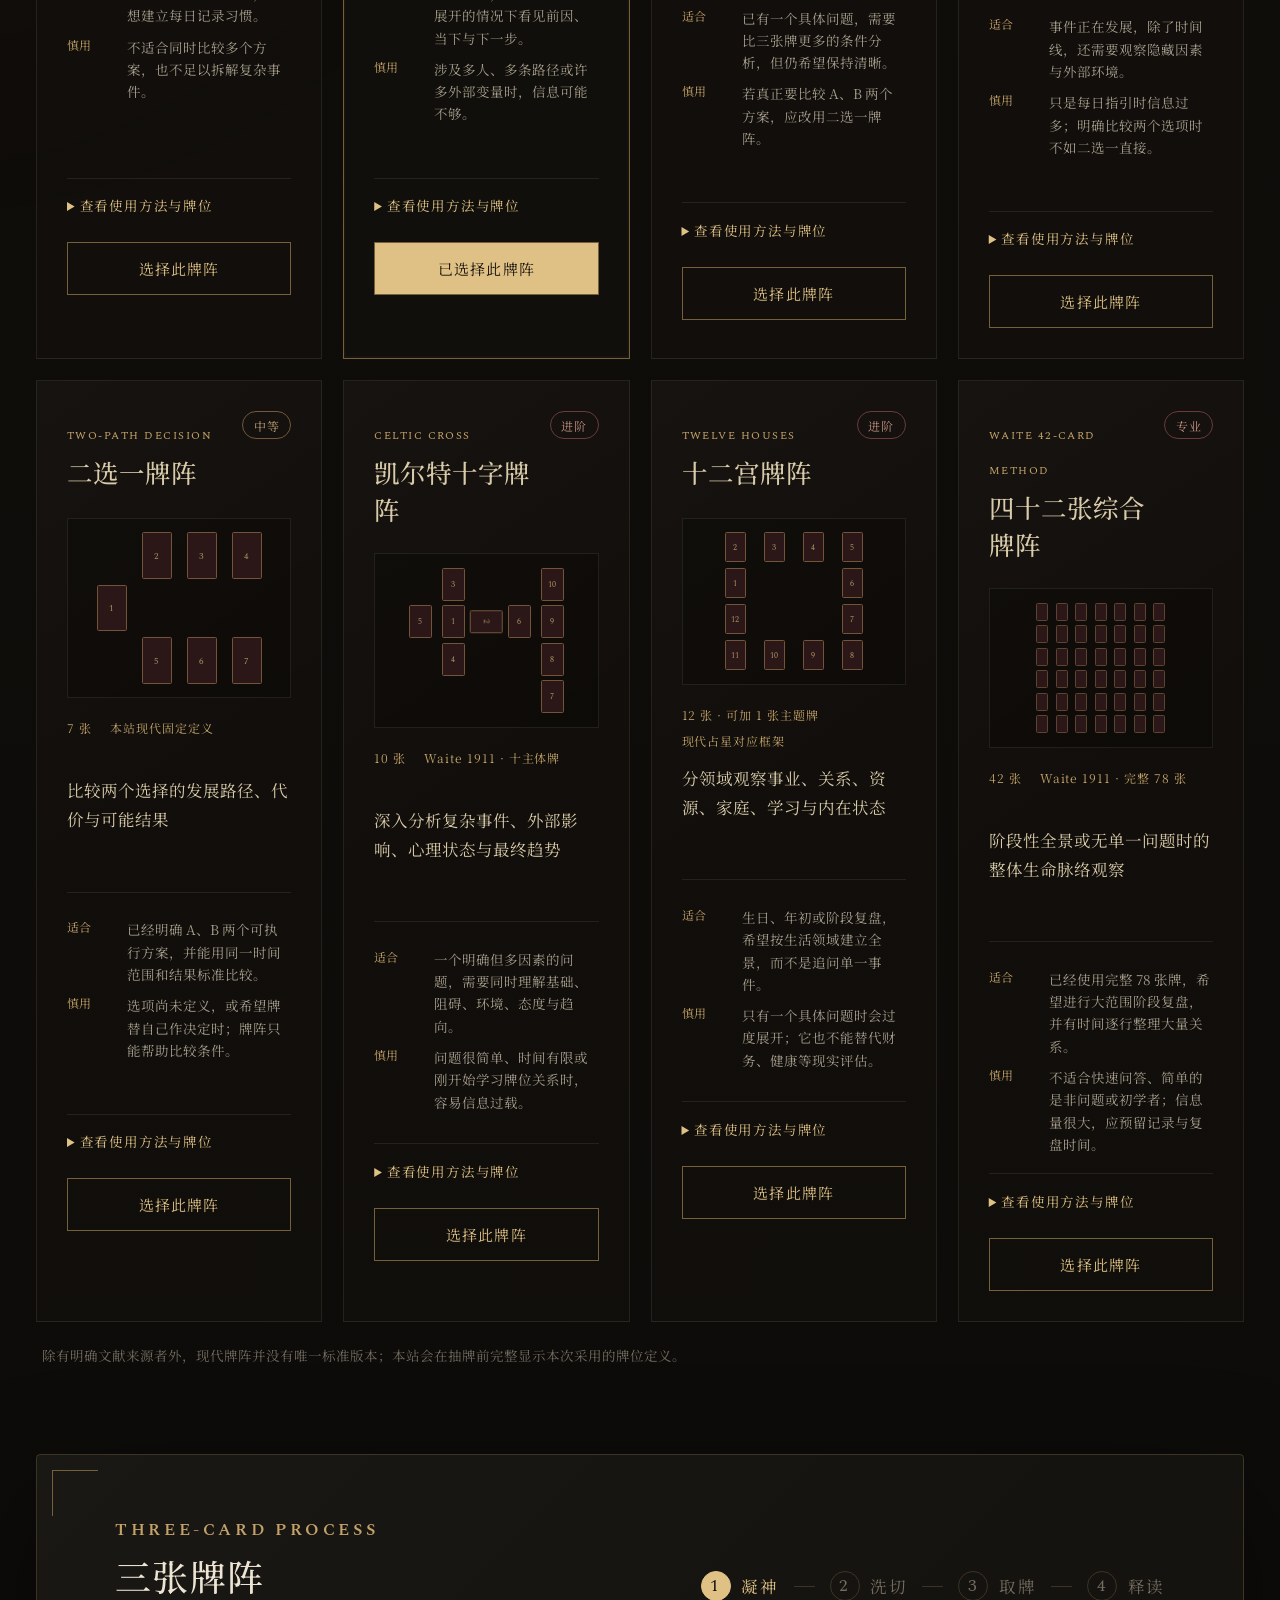
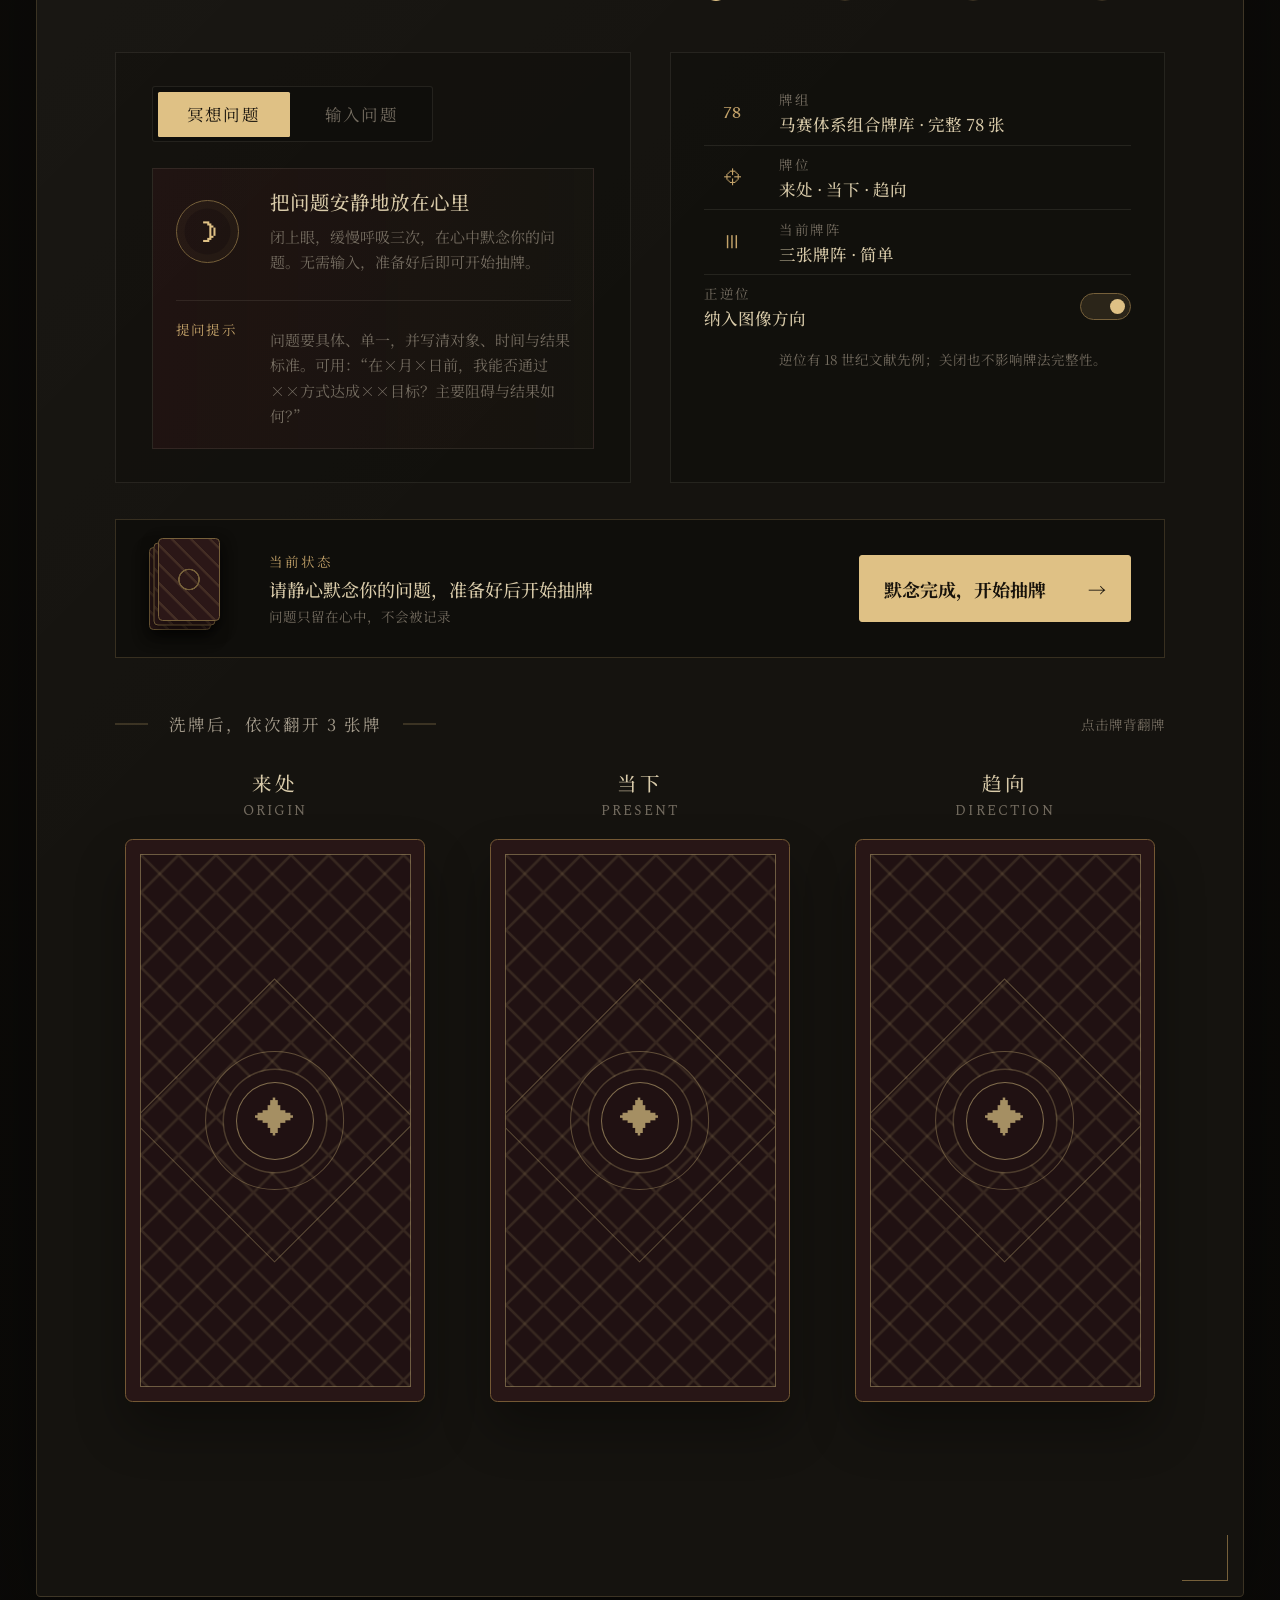
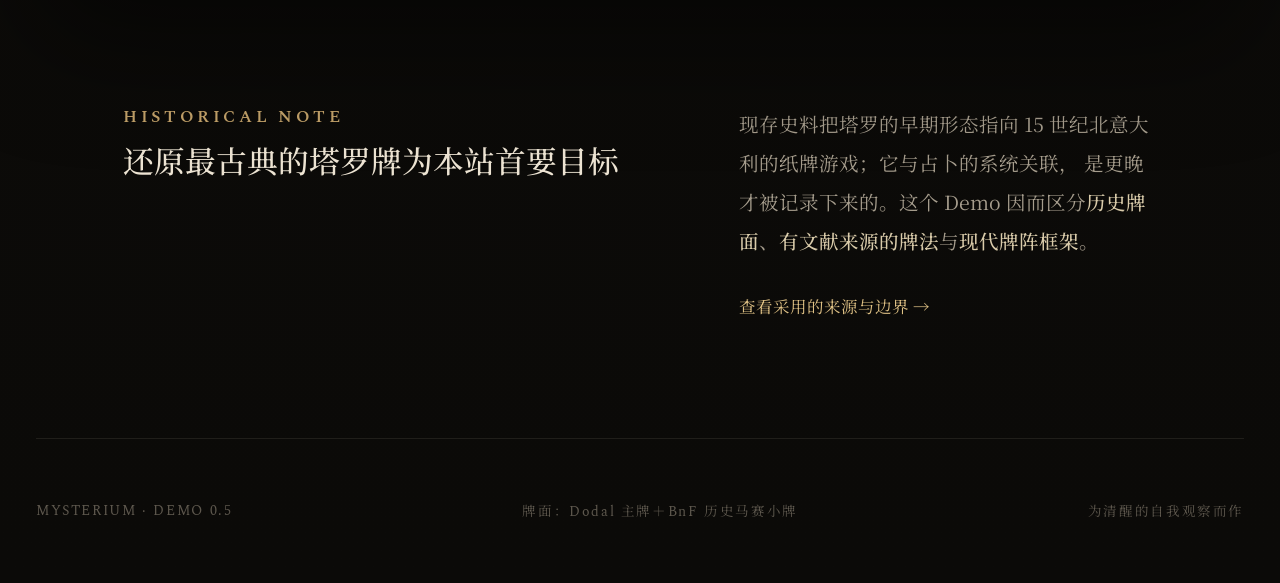
==== commit 816d77ce: "Audit draw methods and AI prompt" ====
--- a/index.html
+++ b/index.html
@@ -6,7 +6,7 @@
     <meta name="theme-color" content="#17140f" />
     <meta
       name="description"
-      content="使用完整 78 张历史马赛体系牌组，支持单张、三张、十字、马蹄、二选一、凯尔特十字、十二宫与四十二张综合牌阵。"
+      content="使用完整 78 张马赛体系组合牌库，支持单张、三张、十字、马蹄、二选一、凯尔特十字、十二宫与四十二张综合牌阵。"
     />
     <title>Mysterium · 古典马赛塔罗 Demo</title>
     <link rel="icon" href="assets/seal.svg" type="image/svg+xml" />
@@ -141,7 +141,7 @@
               <span class="method-icon" aria-hidden="true">78</span>
               <div>
                 <small>牌组</small>
-                <strong>历史马赛体系 · 完整 78 张</strong>
+                <strong>马赛体系组合牌库 · 完整 78 张</strong>
               </div>
             </div>
             <div class="method-row">
@@ -174,7 +174,18 @@
               <input id="theme-card" type="checkbox" />
               <span class="toggle" aria-hidden="true"></span>
             </label>
-            <p class="micro-note">逆位有 18 世纪文献先例；关闭也不影响牌法完整性。</p>
+            <label class="select-row significator-row" id="significator-row" hidden>
+              <span>
+                <small>历史人物牌</small>
+                <strong>置于 42 张牌阵之外</strong>
+              </span>
+              <select id="significator" aria-label="选择 42 张法历史人物牌">
+                <option value="">不使用</option>
+                <option value="1">魔术师</option>
+                <option value="2">女教皇</option>
+              </select>
+            </label>
+            <p class="micro-note" id="method-note">逆位有 18 世纪文献先例；关闭也不影响牌法完整性。</p>
           </aside>
         </div>
 
@@ -228,10 +239,10 @@
               <p class="section-kicker">CONTINUE WITH AI</p>
               <h3 id="ai-prompt-title">复制完整牌阵，继续向 AI 提问</h3>
               <p>
-                <span id="ai-prompt-description">提示词会整理问题、牌阵定义、全部牌位与正逆位，并要求 AI 区分传统象征、组合推论与现实事实。</span>
+                <span id="ai-prompt-description">提示词会整理问题、牌阵定义、不重复抽牌核验与正逆位，并要求 AI 用牌号标注依据、区分给定牌义、组合推论与现实未知。</span>
               </p>
               <div class="ai-prompt-includes" aria-label="提示词包含的内容">
-                <span>问题</span><span>牌阵</span><span>牌位</span><span>正逆位</span><span>解读边界</span>
+                <span>问题</span><span>牌阵</span><span>牌位</span><span>抽牌核验</span><span>证据边界</span>
               </div>
               <p class="ai-prompt-note" id="ai-prompt-note"></p>
             </div>
@@ -262,7 +273,7 @@
     </main>
 
     <footer>
-      <span>MYSTERIUM · DEMO 0.4</span>
+      <span>MYSTERIUM · DEMO 0.5</span>
       <span>牌面：Dodal 主牌＋BnF 历史马赛小牌</span>
       <span>为清醒的自我观察而作</span>
     </footer>
@@ -281,7 +292,7 @@
           <div>
             <h3>牌面传统</h3>
             <p>
-              完整牌库共 78 张：22 张主牌继续使用约 1701 年的 Jean Dodal 马赛图像；新增 56 张小牌取自法国国家图书馆所藏、依 Nicolas Conver 模式制作的历史马赛牌扫描。
+              本站的 78 张组合牌库由两套史料拼合：22 张主牌继续使用约 1701 年的 Jean Dodal 马赛图像；56 张小牌取自法国国家图书馆所藏、依 Nicolas Conver 模式制作的另一套历史马赛牌扫描，两者不冒充同一副古牌。
               小牌保留钱币、圣杯、宝剑、权杖四组各 14 张的传统点数牌结构，不套用后期的叙事插画。
             </p>
             <div class="source-links">
@@ -311,7 +322,7 @@
             <h3>牌阵来源与固定定义</h3>
             <p>
               单张、三张、五张十字、马蹄、二选一与十二宫在现代实践中存在多种位置版本；本站会在抽牌前列明本次采用的固定定义。
-              “凯尔特十字”的十个主体位置及 42 张全景法参考 Waite 1911 年公开文本。本站现已用完整 78 张牌实现 42 张法的六叠、七叠、分组重洗与六行七张布局；原文按性别指定人物牌的步骤不自动执行，并在牌阵说明中明确标注。
+              “凯尔特十字”的十个主体位置及 42 张全景法参考 Waite 1911 年公开文本。本站以完整 78 张牌实现 42 张法的六叠、七叠、分组重洗与六行七张布局，并提供可选的魔术师或女教皇人物牌；人物牌不按性别自动指定，若它原在 42 张中，会从未发的 36 张中随机补位。
             </p>
             <div class="source-links">
               <a href="https://en.wikisource.org/wiki/The_Pictorial_Key_to_the_Tarot/Part_3" target="_blank" rel="noreferrer">Waite · 牌阵原文</a>
@@ -324,8 +335,21 @@
           <div>
             <h3>随机与逆位</h3>
             <p>
-              每次洗牌使用 <code>crypto.getRandomValues()</code> 完成 Fisher–Yates 洗牌，再随机切牌。
-              开启逆位后，每张牌以等概率决定方向。逆位是解释图像阻滞、内化或过度的一种视角，不等同于“坏牌”。
+              每次洗牌使用 <code>crypto.getRandomValues()</code> 获取浏览器加密随机数，以拒绝采样避免范围映射的取模偏差，再完成 Fisher–Yates 洗牌与随机切牌。
+              程序会在洗切和取牌后校验张数与唯一性。开启逆位后，完整 78 张牌会在洗牌前各自等概率决定方向；逆位不等同于“坏牌”。
+            </p>
+            <div class="source-links">
+              <a href="https://www.w3.org/TR/webcrypto/#Crypto-method-getRandomValues" target="_blank" rel="noreferrer">W3C · Web Crypto 随机源</a>
+            </div>
+          </div>
+        </section>
+        <section>
+          <span class="note-number">05</span>
+          <div>
+            <h3>“准确”的可核验边界</h3>
+            <p>
+              本站能核验的是：牌库完整、随机过程无明显程序偏向、牌不重复、牌阵定义在抽牌前固定、历史步骤与现代解释分开标注。
+              这些措施不能证明塔罗具有预测命中率。复制给 AI 的提示词因此要求逐条引用牌号、区分给定牌义与组合推论、提供替代解释，并用现实证据检验结论。
             </p>
           </div>
         </section>
--- a/styles.css
+++ b/styles.css
@@ -982,7 +982,8 @@
 }
 
 .method-row,
-.toggle-row {
+.toggle-row,
+.select-row {
   display: flex;
   gap: 13px;
   align-items: center;
@@ -990,7 +991,8 @@
 }
 
 .method-row + .method-row,
-.toggle-row {
+.toggle-row,
+.select-row {
   border-top: 1px solid var(--line-soft);
 }
 
@@ -1006,12 +1008,15 @@
 .method-row small,
 .method-row strong,
 .toggle-row small,
-.toggle-row strong {
+.toggle-row strong,
+.select-row small,
+.select-row strong {
   display: block;
 }
 
 .method-row small,
-.toggle-row small {
+.toggle-row small,
+.select-row small {
   margin-bottom: 2px;
   color: var(--dim);
   font-size: 9px;
@@ -1019,7 +1024,8 @@
 }
 
 .method-row strong,
-.toggle-row strong {
+.toggle-row strong,
+.select-row strong {
   color: var(--paper);
   font-size: 11px;
   font-weight: 500;
@@ -1074,7 +1080,31 @@
   outline-offset: 3px;
 }
 
-.theme-toggle-row[hidden] {
+.select-row {
+  justify-content: space-between;
+}
+
+.select-row select {
+  max-width: 92px;
+  padding: 7px 24px 7px 9px;
+  color: var(--paper);
+  font: 10px/1.2 var(--serif-cn);
+  background: #0d0c0a;
+  border: 1px solid #4d463a;
+  border-radius: 2px;
+}
+
+.select-row select:focus-visible {
+  outline: 2px solid var(--gold-bright);
+  outline-offset: 2px;
+}
+
+.select-row select:disabled {
+  opacity: 0.55;
+}
+
+.theme-toggle-row[hidden],
+.significator-row[hidden] {
   display: none;
 }
 
@@ -2173,7 +2203,8 @@
   }
 
   .method-row + .method-row,
-  .toggle-row {
+  .toggle-row,
+  .select-row {
     border-top: 0;
   }
 
@@ -2300,7 +2331,8 @@
   }
 
   .method-row + .method-row,
-  .toggle-row {
+  .toggle-row,
+  .select-row {
     border-top: 1px solid var(--line-soft);
   }
 
@@ -2425,6 +2457,10 @@
 @media (min-width: 701px) {
   body {
     zoom: 1.5;
+  }
+
+  dialog {
+    max-height: calc(66.6667vh - 28px);
   }
 
   .hero {
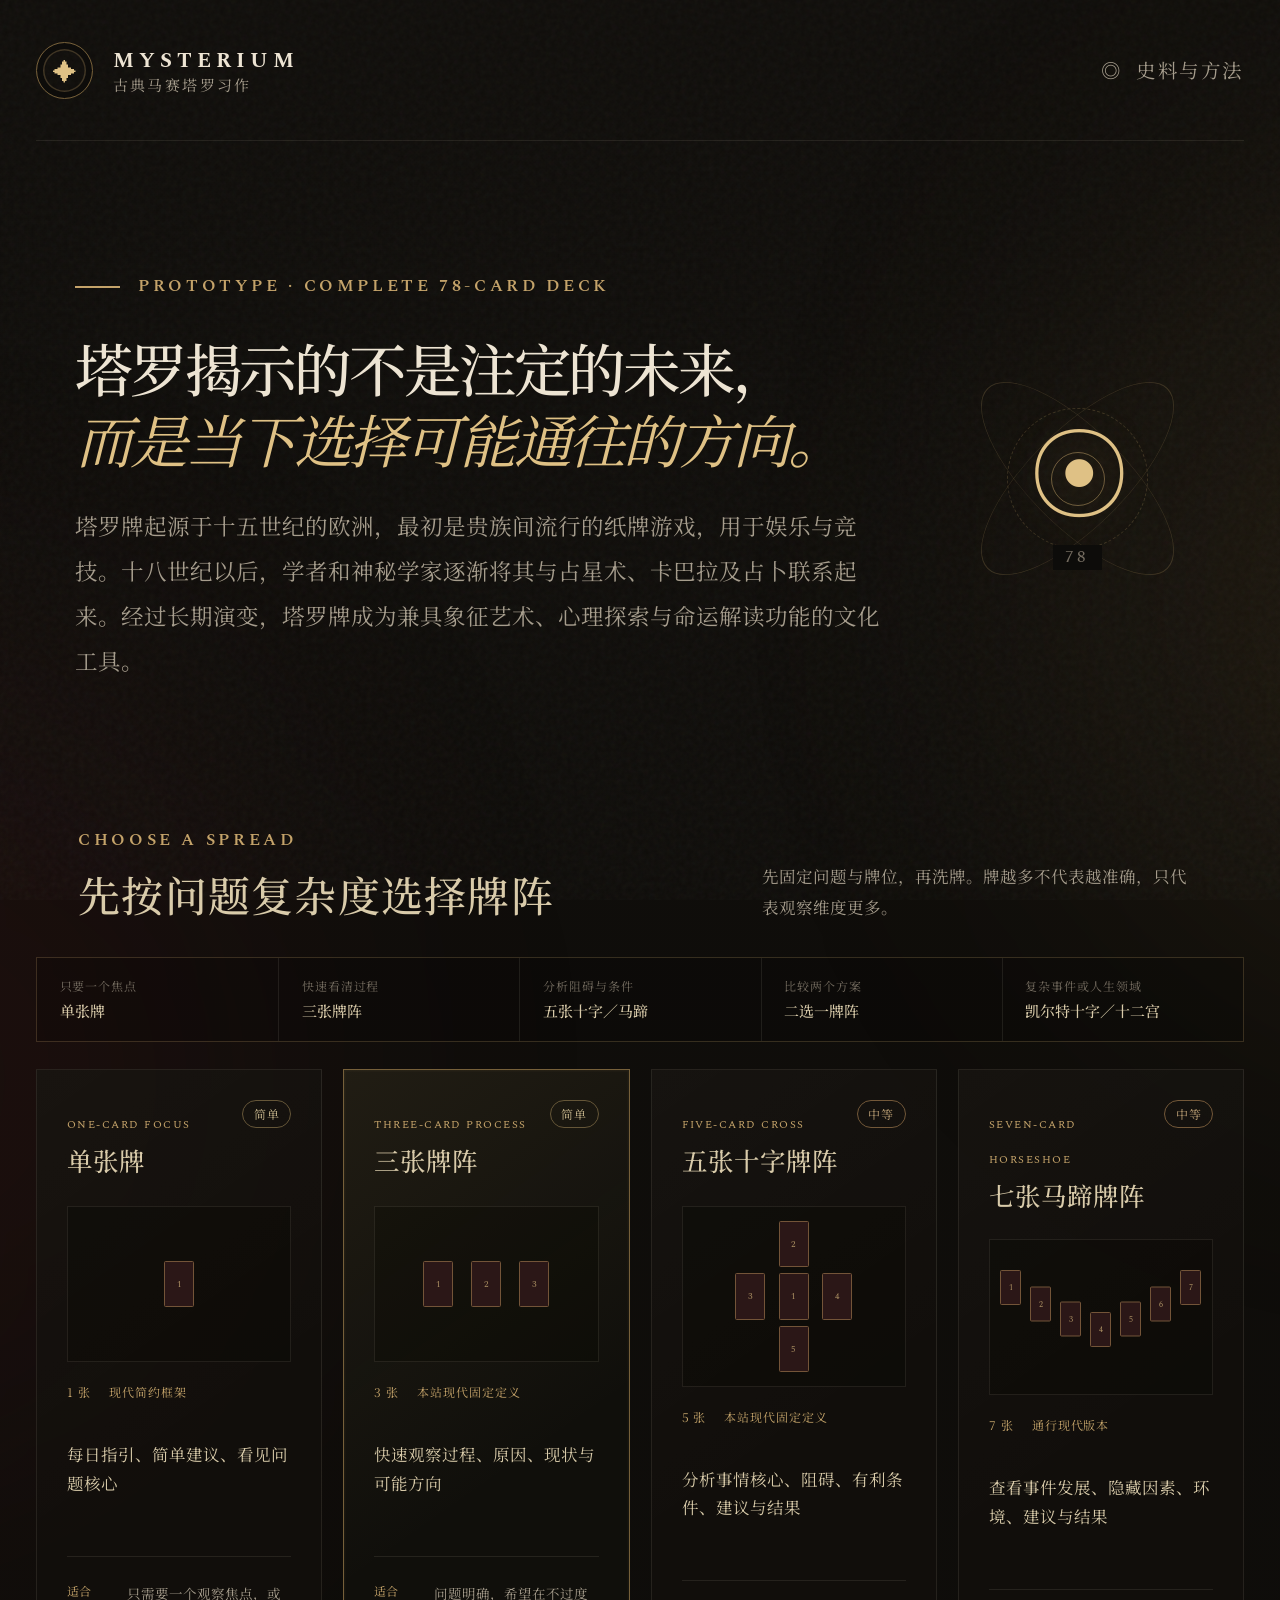
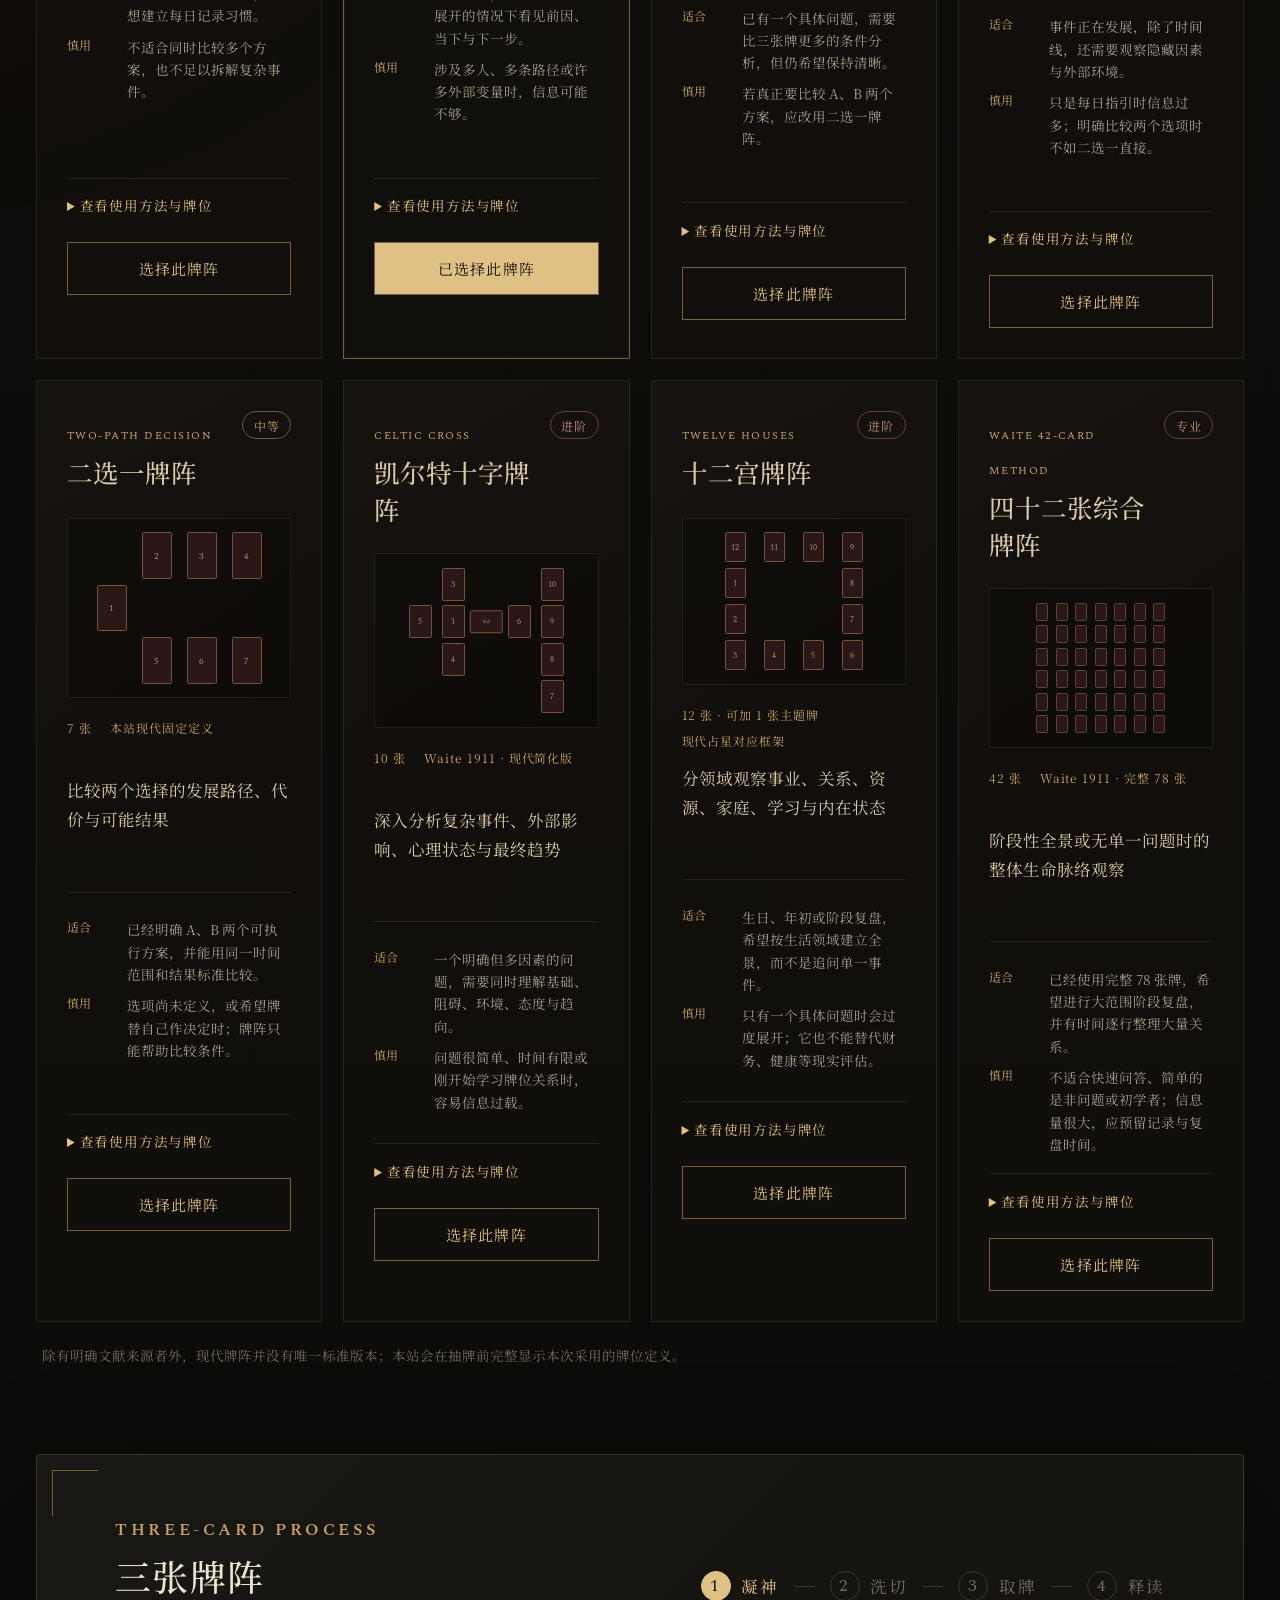
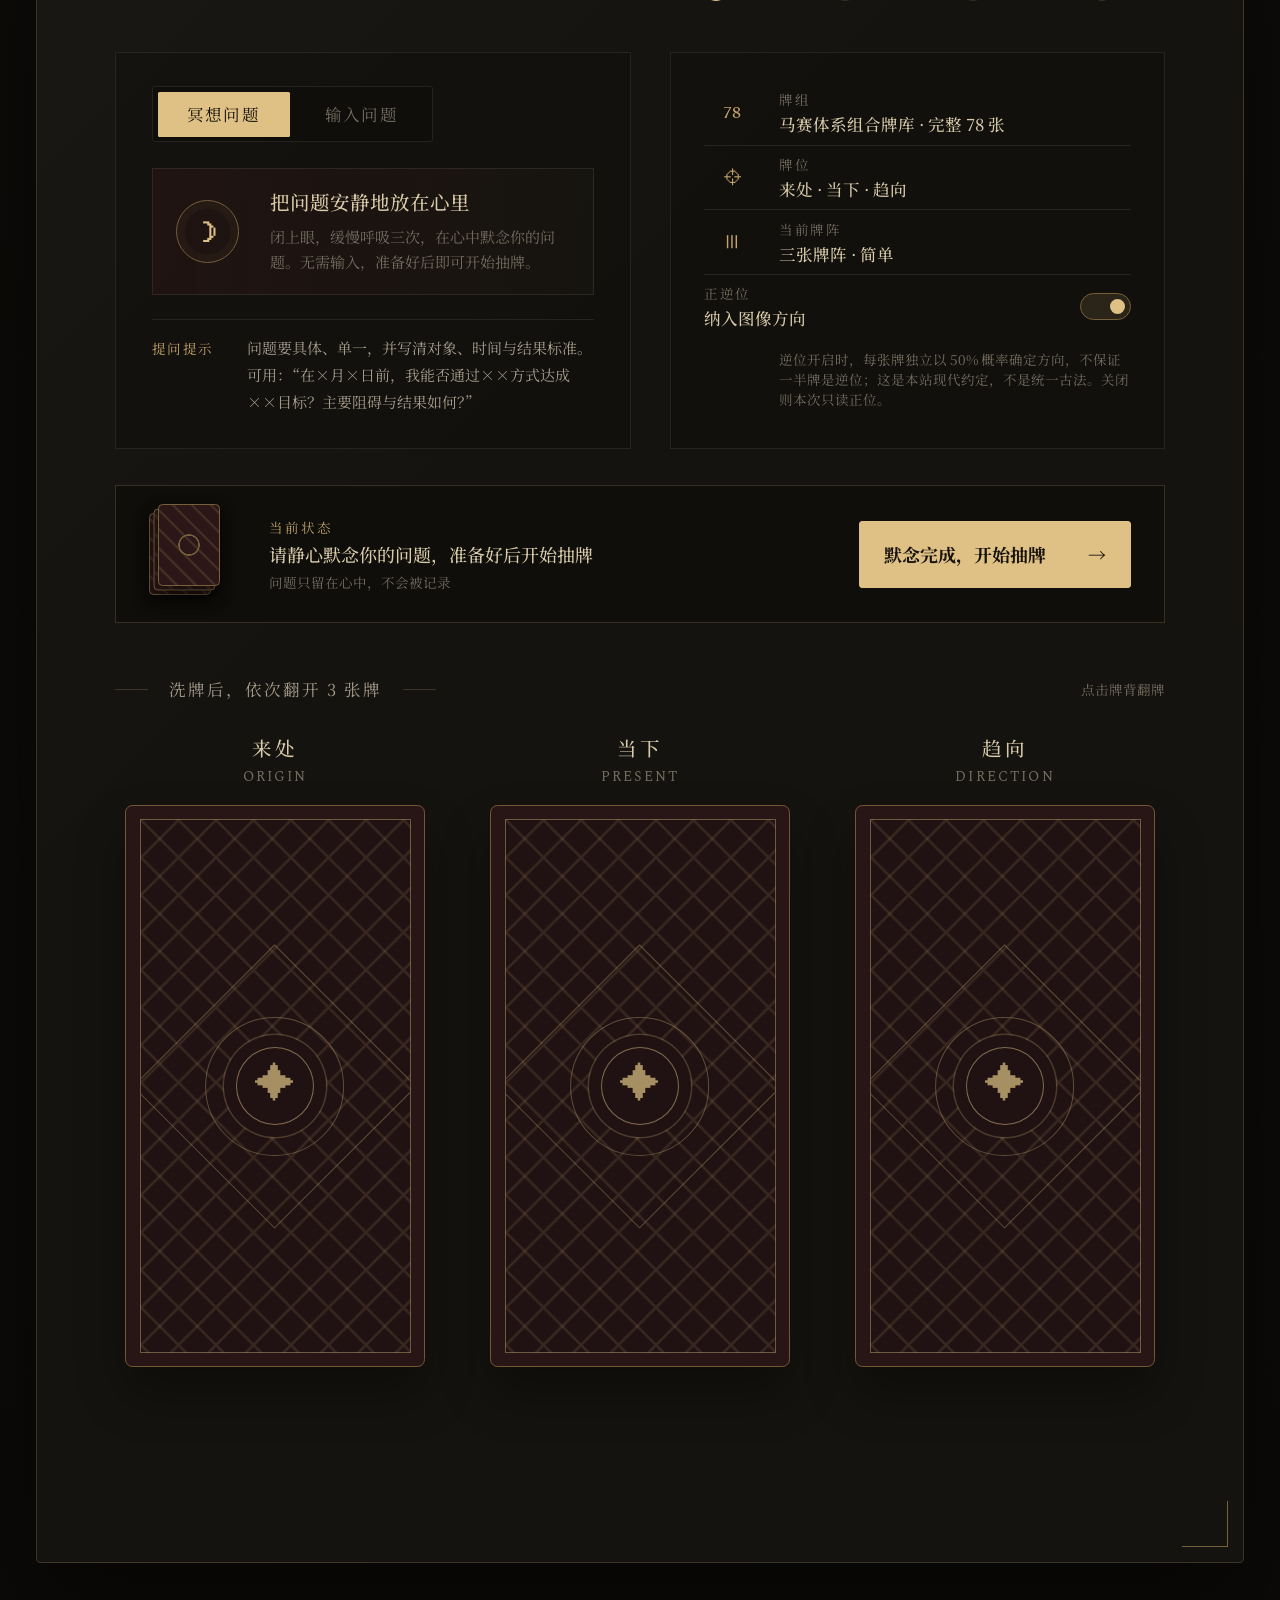
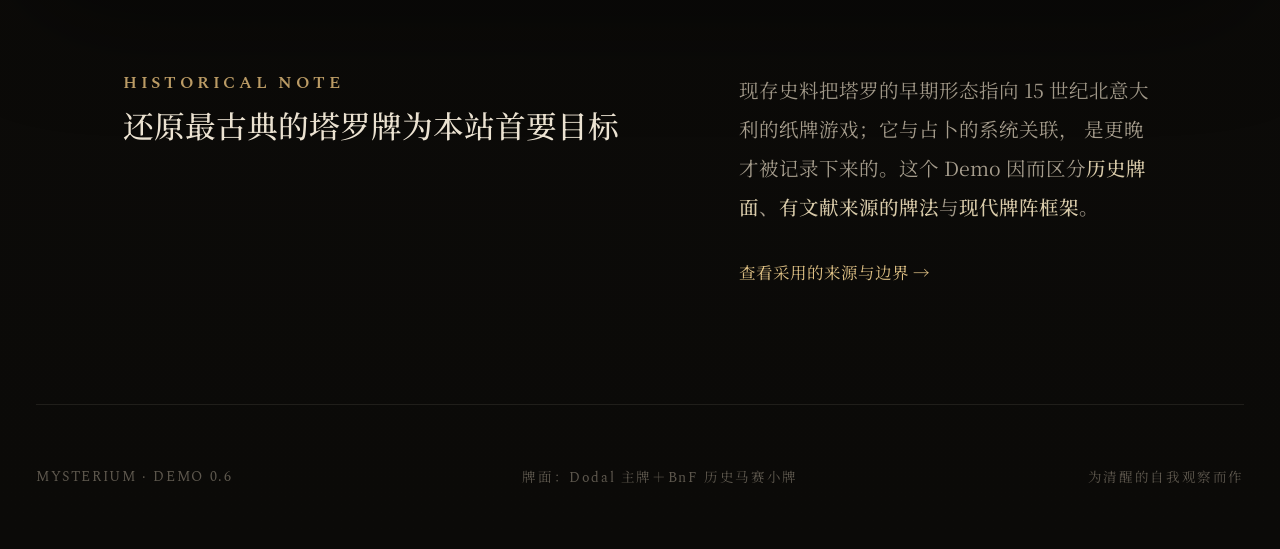
==== commit b8743fea: "Fix reading snapshots, spread guidance and method consistency" ====
--- a/index.html
+++ b/index.html
@@ -10,8 +10,8 @@
     />
     <title>Mysterium · 古典马赛塔罗 Demo</title>
     <link rel="icon" href="assets/seal.svg" type="image/svg+xml" />
-    <link rel="stylesheet" href="styles.css" />
-    <script src="app.js" defer></script>
+    <link rel="stylesheet" href="styles.css?v=20260909-methods" />
+    <script src="app.js?v=20260909-methods" defer></script>
   </head>
   <body>
     <a class="skip-link" href="#reading-table">直接进入牌桌</a>
@@ -116,10 +116,6 @@
                 <strong>把问题安静地放在心里</strong>
                 <p>闭上眼，缓慢呼吸三次，在心中默念你的问题。无需输入，准备好后即可开始抽牌。</p>
               </div>
-              <div class="question-tutorial">
-                <small>提问提示</small>
-                <p>问题要具体、单一，并写清对象、时间与结果标准。可用：“在×月×日前，我能否通过××方式达成××目标？主要阻碍与结果如何？”</p>
-              </div>
             </div>
 
             <div class="question-mode-panel write-panel" id="write-panel" role="tabpanel" aria-labelledby="mode-write" hidden>
@@ -129,10 +125,15 @@
                   id="question"
                   maxlength="120"
                   rows="4"
+                  aria-describedby="question-guidance"
                   placeholder="问题要具体、单一，并写清对象、时间与结果标准。可用：“在×月×日前，我能否通过××方式达成××目标？主要阻碍与结果如何？”"
                 ></textarea>
                 <span id="question-count" aria-live="polite">0 / 120</span>
               </div>
+            </div>
+            <div class="question-tutorial">
+              <small>提问提示</small>
+              <p id="question-guidance">问题要具体、单一，并写清对象、时间与结果标准。可用：“在×月×日前，我能否通过××方式达成××目标？主要阻碍与结果如何？”</p>
             </div>
           </div>
 
@@ -185,7 +186,17 @@
                 <option value="2">女教皇</option>
               </select>
             </label>
-            <p class="micro-note" id="method-note">逆位有 18 世纪文献先例；关闭也不影响牌法完整性。</p>
+            <label class="select-row ai-depth-row" id="ai-depth-row" hidden>
+              <span>
+                <small>AI 解读详略</small>
+                <strong>复制提示词时采用</strong>
+              </span>
+              <select id="ai-depth" aria-label="选择 42 张牌阵 AI 解读详略">
+                <option value="detailed" selected>逐牌详读</option>
+                <option value="summary">六行概览</option>
+              </select>
+            </label>
+            <p class="micro-note" id="method-note">开启逆位时，每张牌独立有 50% 概率逆位；这是本站的现代约定，历史牌法并未统一规定比例。</p>
           </aside>
         </div>
 
@@ -219,17 +230,18 @@
           <div class="result-heading">
             <div>
               <p class="section-kicker">YOUR READING</p>
-              <h2 id="result-title">把三张牌连成一个过程</h2>
+              <h2 id="result-title">基础牌义与牌位导读</h2>
             </div>
             <button class="secondary-button" id="copy-reading" type="button">复制释读</button>
           </div>
+          <p class="result-guide-note">以下导读按抽到的牌、方向与固定牌位生成，供你对照问题思考。需要结合具体情境进一步解读，可复制完整牌阵向 AI 提问。</p>
           <blockquote id="question-echo"></blockquote>
           <div class="interpretations" id="interpretations"></div>
           <div class="synthesis">
             <div class="synthesis-mark" aria-hidden="true">✦</div>
             <div>
-              <small>综合线索</small>
-              <p id="synthesis-text"></p>
+              <small>牌阵关系导读</small>
+              <p id="synthesis-text" class="synthesis-guide"></p>
               <strong id="action-text"></strong>
             </div>
           </div>
@@ -273,7 +285,7 @@
     </main>
 
     <footer>
-      <span>MYSTERIUM · DEMO 0.5</span>
+      <span>MYSTERIUM · DEMO 0.6</span>
       <span>牌面：Dodal 主牌＋BnF 历史马赛小牌</span>
       <span>为清醒的自我观察而作</span>
     </footer>
@@ -322,7 +334,8 @@
             <h3>牌阵来源与固定定义</h3>
             <p>
               单张、三张、五张十字、马蹄、二选一与十二宫在现代实践中存在多种位置版本；本站会在抽牌前列明本次采用的固定定义。
-              “凯尔特十字”的十个主体位置及 42 张全景法参考 Waite 1911 年公开文本。本站以完整 78 张牌实现 42 张法的六叠、七叠、分组重洗与六行七张布局，并提供可选的魔术师或女教皇人物牌；人物牌不按性别自动指定，若它原在 42 张中，会从未发的 36 张中随机补位。
+              “凯尔特十字”的十个主体位置及 42 张全景法参考 Waite 1911 年公开文本。本站凯尔特十字是现代十张简化版：不设原法的代表牌，采用一次洗牌与随机切牌，第二张交叉牌为便于查看而展开陈列；原法要求的三次洗切未被复现。
+              本站以完整 78 张牌实现 42 张法的六叠、七叠、分组重洗与六行七张布局。原法使用魔术师或女教皇作人物牌，本站允许省略，也不按性别自动指定；使用时人物牌置于牌阵之外，若它原在 42 张中，会从未发的 36 张中随机补位。
             </p>
             <div class="source-links">
               <a href="https://en.wikisource.org/wiki/The_Pictorial_Key_to_the_Tarot/Part_3" target="_blank" rel="noreferrer">Waite · 牌阵原文</a>
@@ -336,7 +349,7 @@
             <h3>随机与逆位</h3>
             <p>
               每次洗牌使用 <code>crypto.getRandomValues()</code> 获取浏览器加密随机数，以拒绝采样避免范围映射的取模偏差，再完成 Fisher–Yates 洗牌与随机切牌。
-              程序会在洗切和取牌后校验张数与唯一性。开启逆位后，完整 78 张牌会在洗牌前各自等概率决定方向；逆位不等同于“坏牌”。
+              程序会在洗切和取牌后校验张数与唯一性。开启逆位后，完整 78 张牌会在洗牌前各自独立以 50% 概率决定逆位；这个比例是本站的现代约定，Waite 原文未规定统一比例。逆位不等同于“坏牌”。使用 42 张人物牌时，该牌不参与结果，其他 77 张牌各有 42/77 的概率进入牌阵；省略人物牌时为 42/78。
             </p>
             <div class="source-links">
               <a href="https://www.w3.org/TR/webcrypto/#Crypto-method-getRandomValues" target="_blank" rel="noreferrer">W3C · Web Crypto 随机源</a>
--- a/styles.css
+++ b/styles.css
@@ -557,17 +557,17 @@
 }
 
 .diagram-zodiac span:nth-child(1) { grid-area: 2 / 1; }
-.diagram-zodiac span:nth-child(2) { grid-area: 1 / 1; }
-.diagram-zodiac span:nth-child(3) { grid-area: 1 / 2; }
-.diagram-zodiac span:nth-child(4) { grid-area: 1 / 3; }
-.diagram-zodiac span:nth-child(5) { grid-area: 1 / 4; }
-.diagram-zodiac span:nth-child(6) { grid-area: 2 / 4; }
+.diagram-zodiac span:nth-child(2) { grid-area: 3 / 1; }
+.diagram-zodiac span:nth-child(3) { grid-area: 4 / 1; }
+.diagram-zodiac span:nth-child(4) { grid-area: 4 / 2; }
+.diagram-zodiac span:nth-child(5) { grid-area: 4 / 3; }
+.diagram-zodiac span:nth-child(6) { grid-area: 4 / 4; }
 .diagram-zodiac span:nth-child(7) { grid-area: 3 / 4; }
-.diagram-zodiac span:nth-child(8) { grid-area: 4 / 4; }
-.diagram-zodiac span:nth-child(9) { grid-area: 4 / 3; }
-.diagram-zodiac span:nth-child(10) { grid-area: 4 / 2; }
-.diagram-zodiac span:nth-child(11) { grid-area: 4 / 1; }
-.diagram-zodiac span:nth-child(12) { grid-area: 3 / 1; }
+.diagram-zodiac span:nth-child(8) { grid-area: 2 / 4; }
+.diagram-zodiac span:nth-child(9) { grid-area: 1 / 4; }
+.diagram-zodiac span:nth-child(10) { grid-area: 1 / 3; }
+.diagram-zodiac span:nth-child(11) { grid-area: 1 / 2; }
+.diagram-zodiac span:nth-child(12) { grid-area: 1 / 1; }
 
 .diagram-forty-two {
   grid-template-columns: repeat(7, 8px);
@@ -904,12 +904,11 @@
 }
 
 .question-tutorial {
-  grid-column: 1 / -1;
   display: grid;
   grid-template-columns: 48px minmax(0, 1fr);
   gap: 15px;
   align-items: start;
-  margin-top: 2px;
+  margin-top: 16px;
   padding-top: 12px;
   border-top: 1px solid var(--line-soft);
 }
@@ -1085,7 +1084,7 @@
 }
 
 .select-row select {
-  max-width: 92px;
+  max-width: 112px;
   padding: 7px 24px 7px 9px;
   color: var(--paper);
   font: 10px/1.2 var(--serif-cn);
@@ -1104,7 +1103,8 @@
 }
 
 .theme-toggle-row[hidden],
-.significator-row[hidden] {
+.significator-row[hidden],
+.ai-depth-row[hidden] {
   display: none;
 }
 
@@ -1339,17 +1339,17 @@
 }
 
 .layout-zodiac .card-position:nth-child(1) { grid-area: 2 / 1; }
-.layout-zodiac .card-position:nth-child(2) { grid-area: 1 / 1; }
-.layout-zodiac .card-position:nth-child(3) { grid-area: 1 / 2; }
-.layout-zodiac .card-position:nth-child(4) { grid-area: 1 / 3; }
-.layout-zodiac .card-position:nth-child(5) { grid-area: 1 / 4; }
-.layout-zodiac .card-position:nth-child(6) { grid-area: 2 / 4; }
+.layout-zodiac .card-position:nth-child(2) { grid-area: 3 / 1; }
+.layout-zodiac .card-position:nth-child(3) { grid-area: 4 / 1; }
+.layout-zodiac .card-position:nth-child(4) { grid-area: 4 / 2; }
+.layout-zodiac .card-position:nth-child(5) { grid-area: 4 / 3; }
+.layout-zodiac .card-position:nth-child(6) { grid-area: 4 / 4; }
 .layout-zodiac .card-position:nth-child(7) { grid-area: 3 / 4; }
-.layout-zodiac .card-position:nth-child(8) { grid-area: 4 / 4; }
-.layout-zodiac .card-position:nth-child(9) { grid-area: 4 / 3; }
-.layout-zodiac .card-position:nth-child(10) { grid-area: 4 / 2; }
-.layout-zodiac .card-position:nth-child(11) { grid-area: 4 / 1; }
-.layout-zodiac .card-position:nth-child(12) { grid-area: 3 / 1; }
+.layout-zodiac .card-position:nth-child(8) { grid-area: 2 / 4; }
+.layout-zodiac .card-position:nth-child(9) { grid-area: 1 / 4; }
+.layout-zodiac .card-position:nth-child(10) { grid-area: 1 / 3; }
+.layout-zodiac .card-position:nth-child(11) { grid-area: 1 / 2; }
+.layout-zodiac .card-position:nth-child(12) { grid-area: 1 / 1; }
 .layout-zodiac .card-position:nth-child(13) { grid-area: 2 / 2 / 4 / 4; align-self: center; }
 
 .card-grid.layout-forty-two {
@@ -1649,6 +1649,13 @@
   outline: none;
 }
 
+.result-guide-note {
+  margin: 14px 0 0;
+  color: var(--dim);
+  font-size: 10px;
+  line-height: 1.8;
+}
+
 @keyframes result-in {
   from { opacity: 0; transform: translateY(16px); }
 }
@@ -1842,6 +1849,23 @@
   line-height: 1.85;
 }
 
+.interpretation-card .position-reading,
+.line-card-detail .position-reading {
+  margin-top: 12px;
+  padding-top: 10px;
+  color: var(--paper);
+  border-top: 1px solid var(--line-soft);
+}
+
+.meaning-label {
+  display: block;
+  margin-bottom: 5px;
+  color: var(--gold);
+  font-size: 9px;
+  font-weight: 500;
+  letter-spacing: 0.06em;
+}
+
 .interpretation-card em {
   display: block;
   margin-top: 13px;
@@ -1889,6 +1913,11 @@
   color: var(--gold-bright);
   font-size: 11px;
   font-weight: 500;
+}
+
+.synthesis-guide {
+  white-space: pre-line;
+  overflow-wrap: anywhere;
 }
 
 .ai-prompt-panel {
@@ -2212,7 +2241,8 @@
     display: none;
   }
 
-  .interpretations {
+  .interpretations,
+  .interpretations.is-forty-two {
     grid-template-columns: 1fr;
   }
 
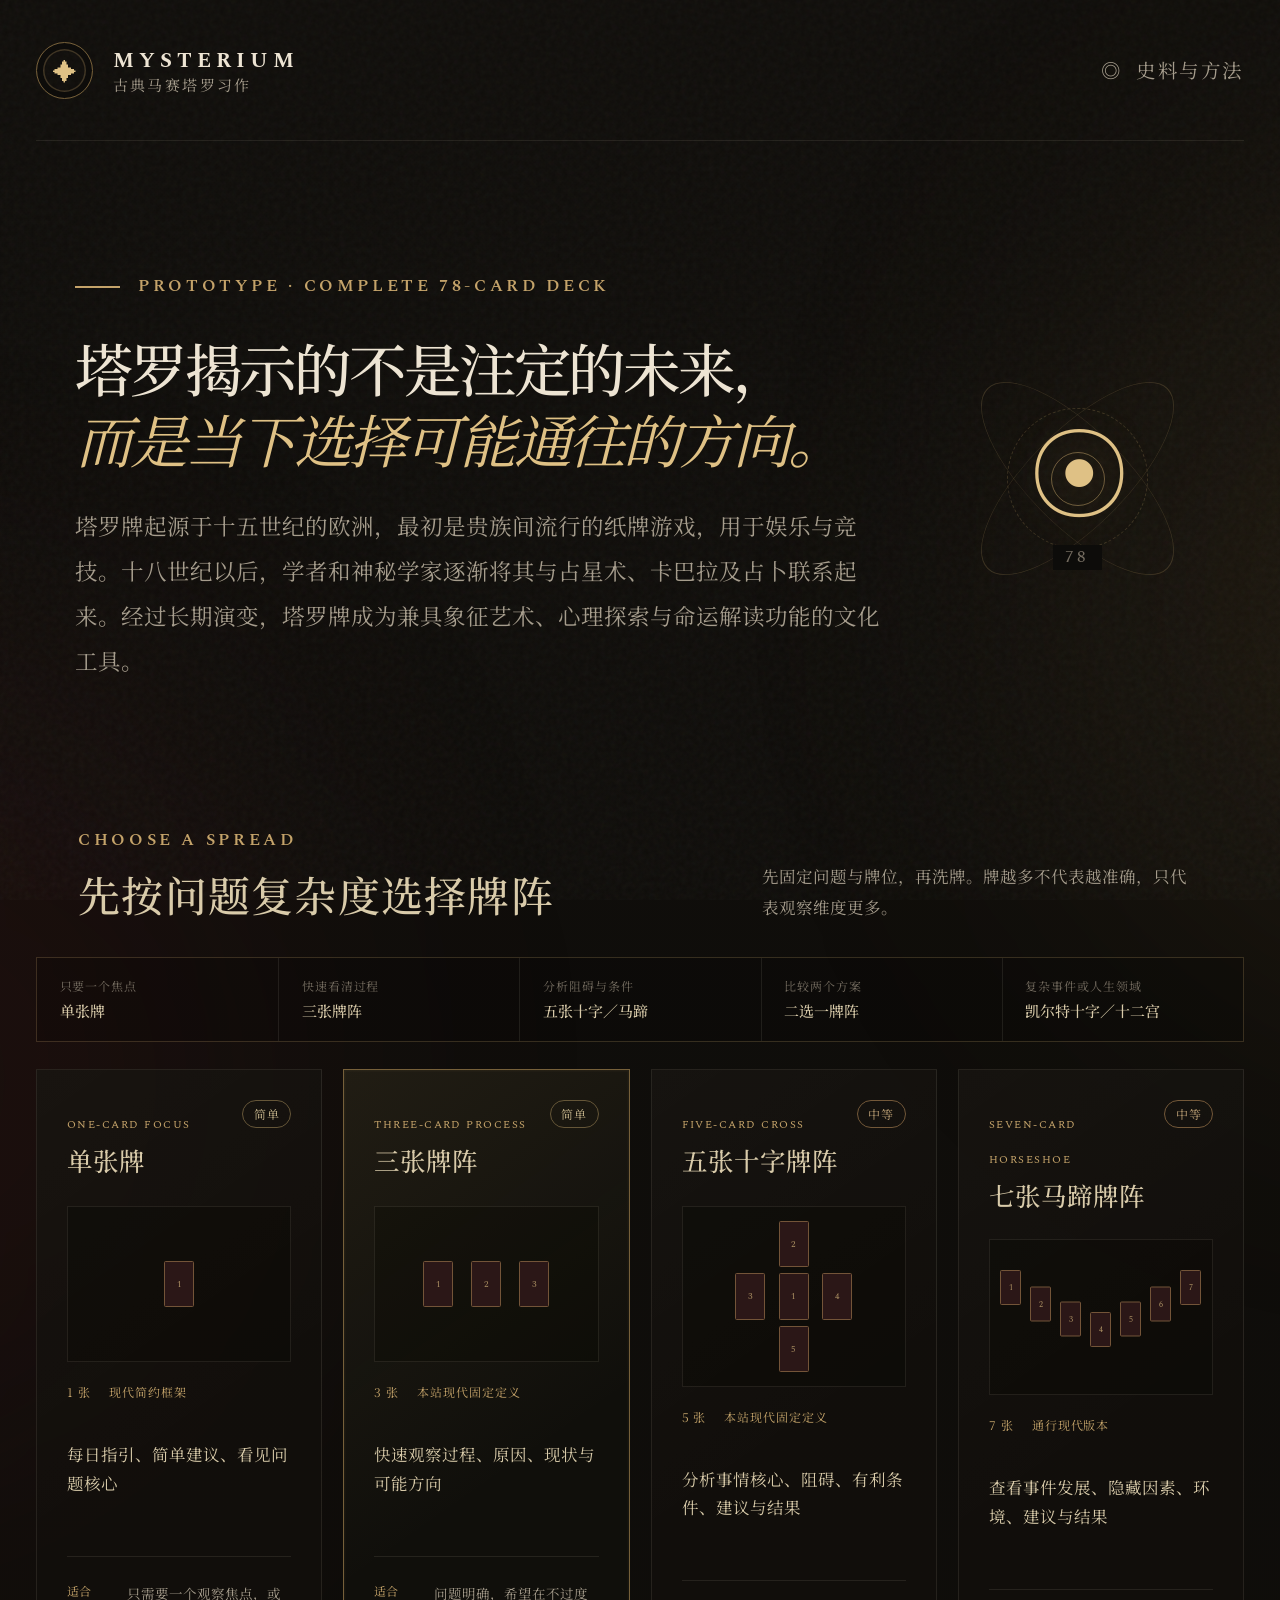
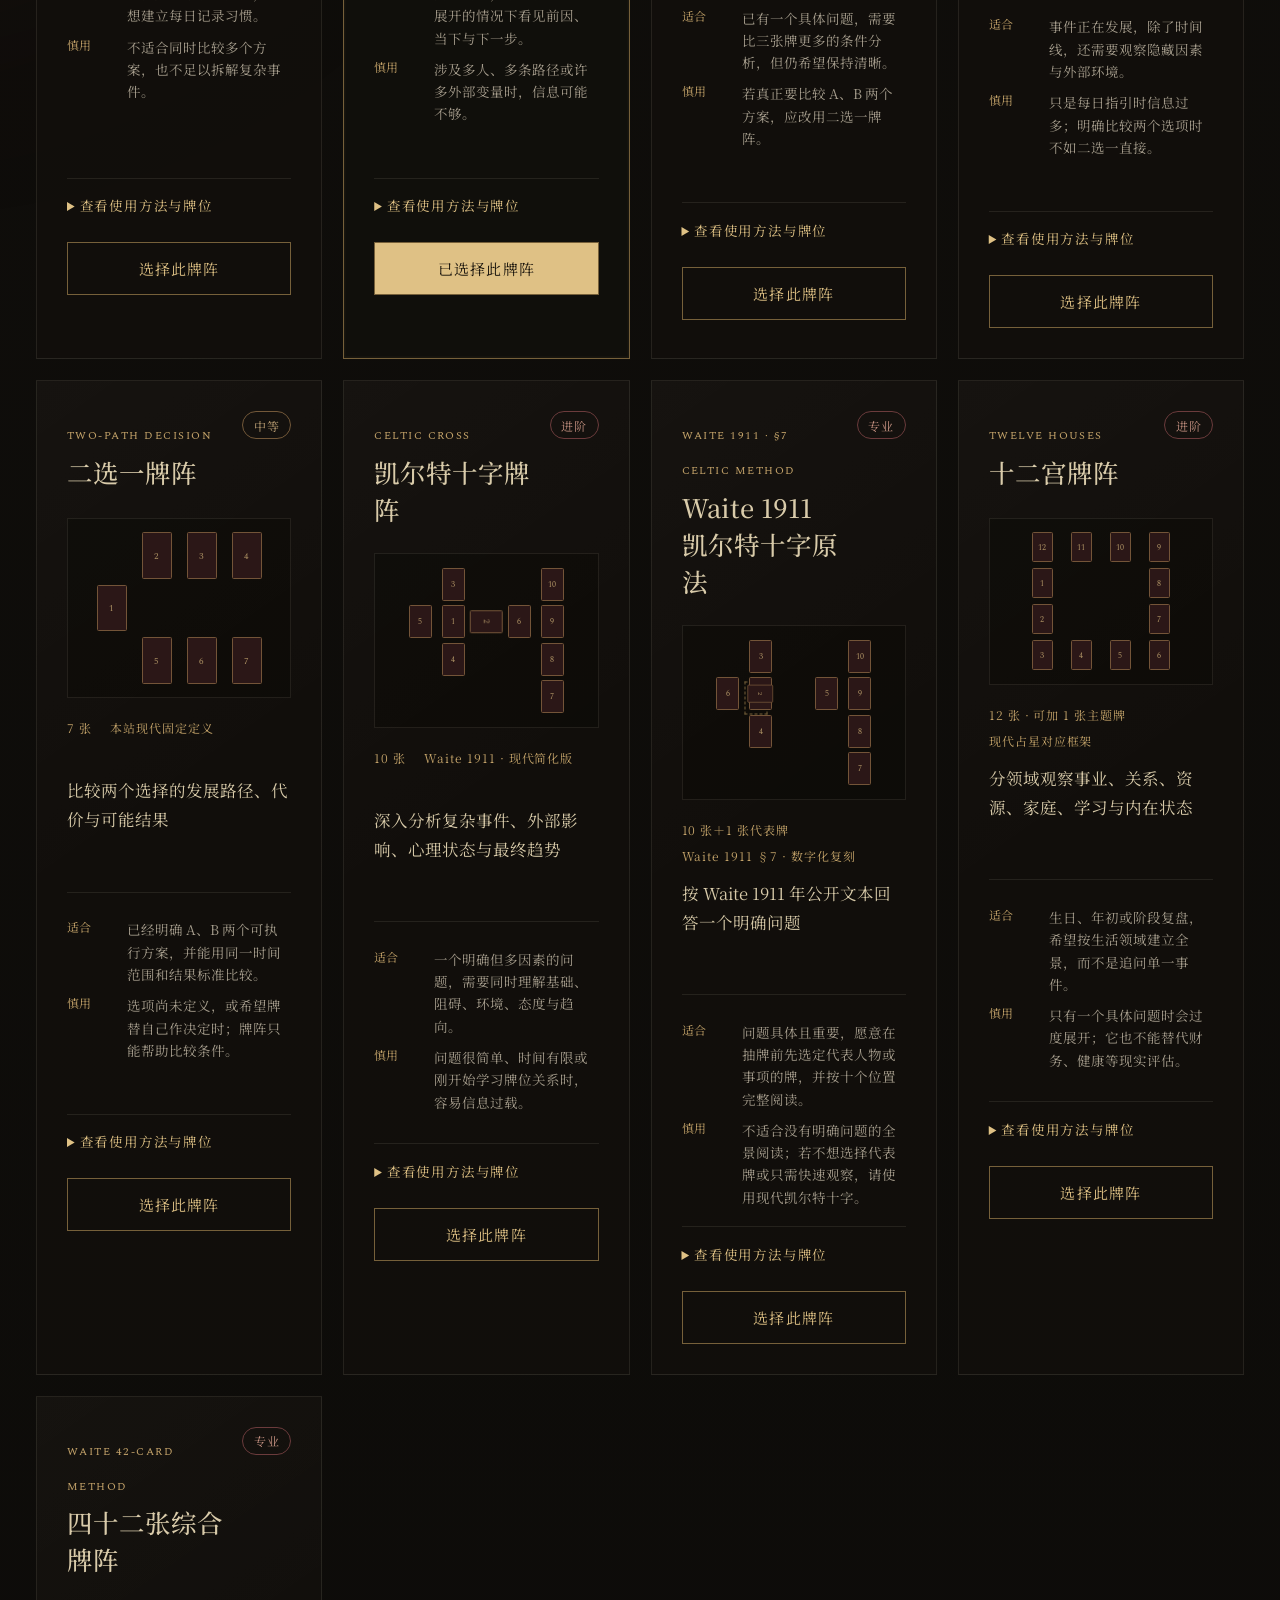
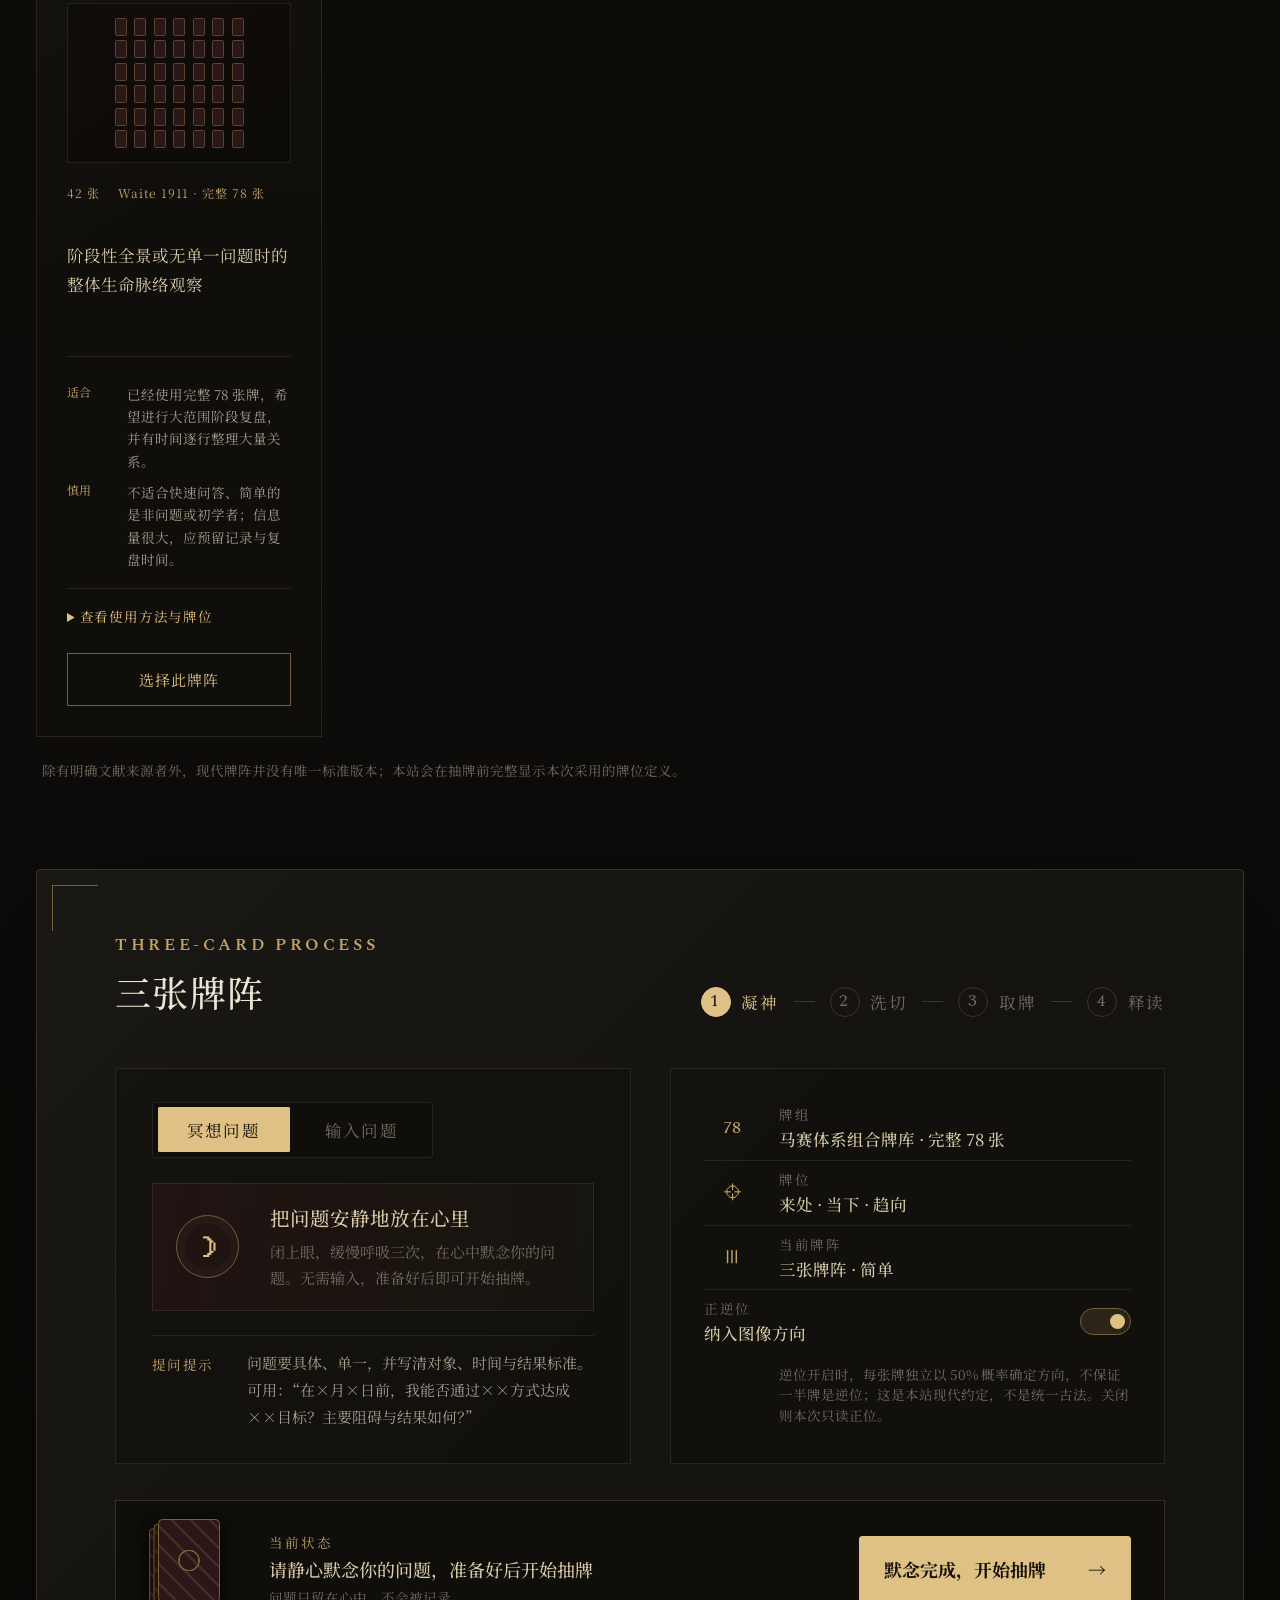
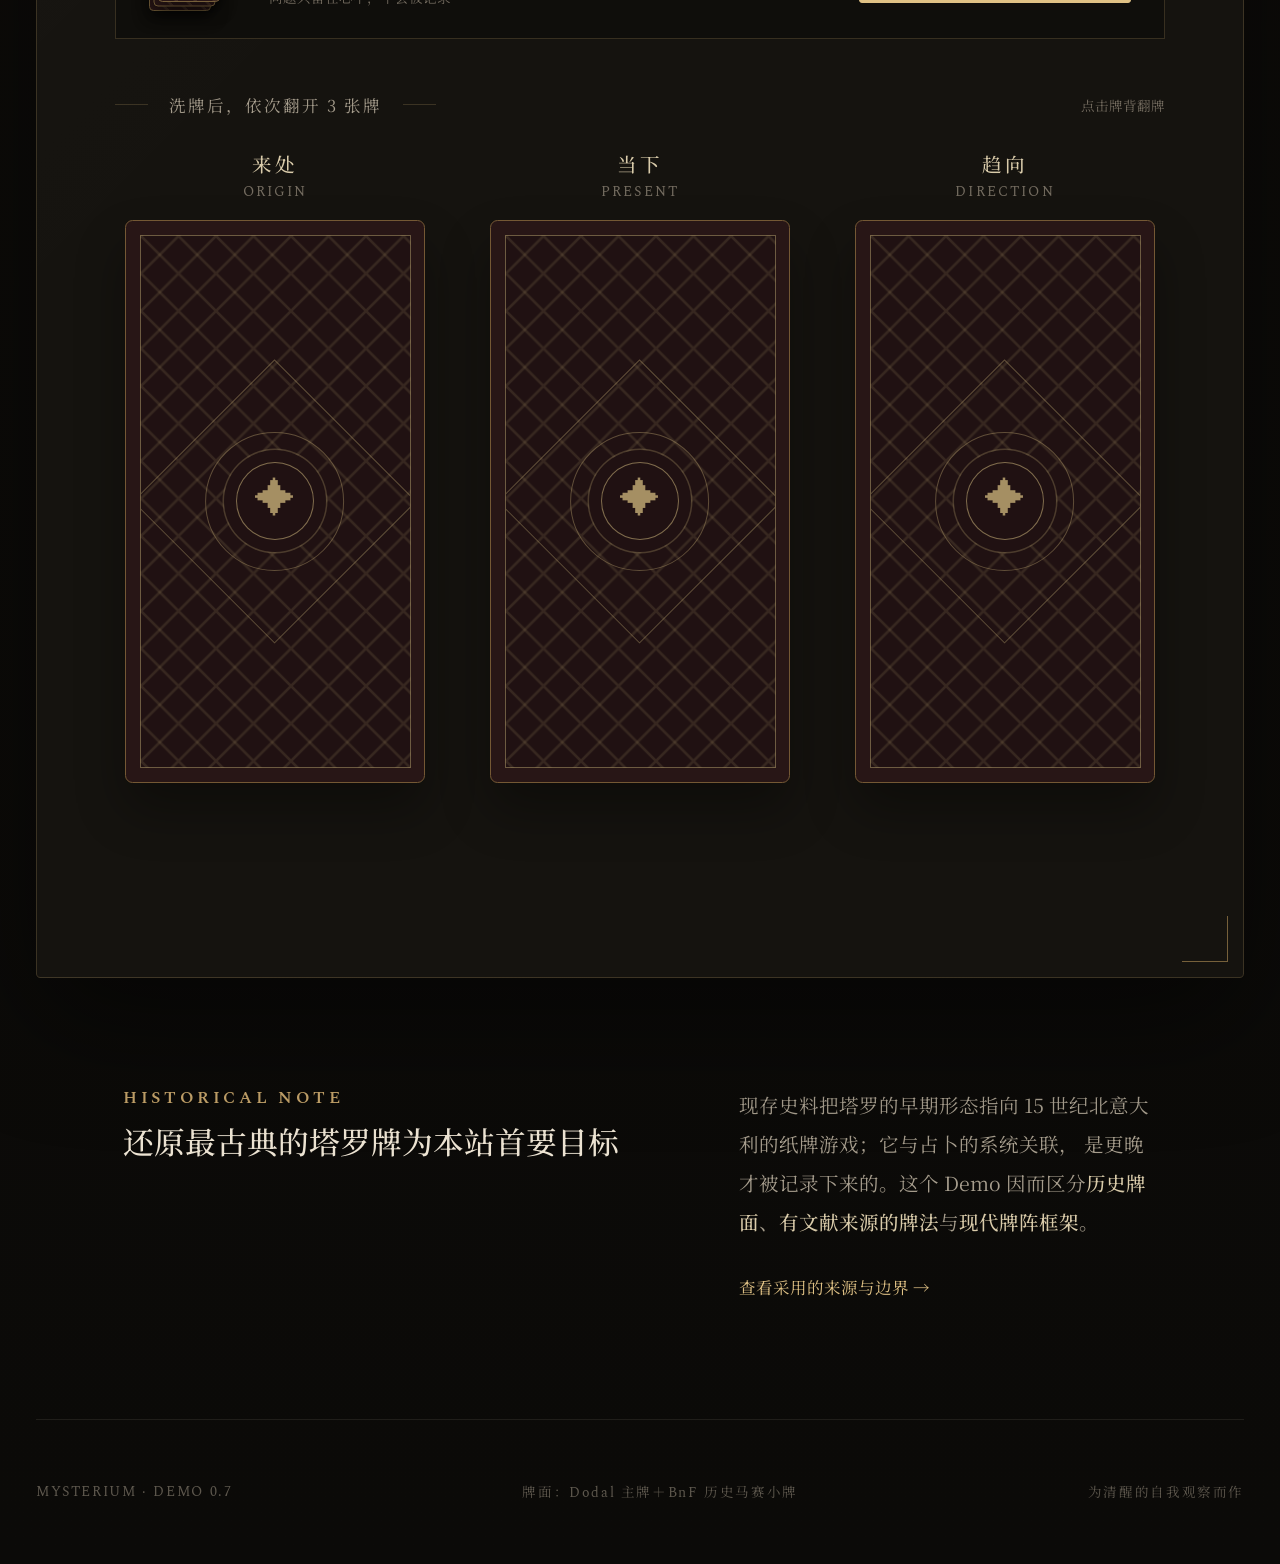
==== commit 08c0ed73: "Add Waite 1911 original Celtic method" ====
--- a/index.html
+++ b/index.html
@@ -1,374 +1,401 @@
-<!doctype html>
-<html lang="zh-CN">
-  <head>
-    <meta charset="UTF-8" />
-    <meta name="viewport" content="width=device-width, initial-scale=1.0" />
-    <meta name="theme-color" content="#17140f" />
-    <meta
-      name="description"
-      content="使用完整 78 张马赛体系组合牌库，支持单张、三张、十字、马蹄、二选一、凯尔特十字、十二宫与四十二张综合牌阵。"
-    />
-    <title>Mysterium · 古典马赛塔罗 Demo</title>
-    <link rel="icon" href="assets/seal.svg" type="image/svg+xml" />
-    <link rel="stylesheet" href="styles.css?v=20260909-methods" />
-    <script src="app.js?v=20260909-methods" defer></script>
-  </head>
-  <body>
-    <a class="skip-link" href="#reading-table">直接进入牌桌</a>
-
-    <div class="ambient ambient-left" aria-hidden="true"></div>
-    <div class="ambient ambient-right" aria-hidden="true"></div>
-    <div class="grain" aria-hidden="true"></div>
-
-    <header class="site-header">
-      <a class="brand" href="#top" aria-label="Mysterium 首页">
-        <span class="brand-seal" aria-hidden="true">✦</span>
-        <span>
-          <strong>MYSTERIUM</strong>
-          <small>古典马赛塔罗习作</small>
-        </span>
-      </a>
-
-      <button class="text-button" id="open-notes" type="button">
-        <span aria-hidden="true">◎</span>
-        史料与方法
-      </button>
-    </header>
-
-    <main id="top">
-      <section class="hero" aria-labelledby="hero-title">
-        <div class="hero-copy">
-          <p class="eyebrow"><span></span> Prototype · Complete 78-card deck</p>
-          <h1 class="hero-statement" id="hero-title">塔罗揭示的不是注定的未来，<br /><em>而是当下选择可能通往的方向。</em></h1>
-          <p class="hero-lede">
-            塔罗牌起源于十五世纪的欧洲，最初是贵族间流行的纸牌游戏，用于娱乐与竞技。十八世纪以后，学者和神秘学家逐渐将其与占星术、卡巴拉及占卜联系起来。经过长期演变，塔罗牌成为兼具象征艺术、心理探索与命运解读功能的文化工具。
-          </p>
-        </div>
-
-        <div class="hero-mark" aria-hidden="true">
-          <div class="orbit orbit-one"></div>
-          <div class="orbit orbit-two"></div>
-          <span>☉</span>
-          <small>78</small>
-        </div>
-      </section>
-
-      <section class="spread-library" id="spread-library" aria-labelledby="spread-library-title">
-        <div class="spread-library-head">
-          <div>
-            <p class="section-kicker">CHOOSE A SPREAD</p>
-            <h2 id="spread-library-title">先按问题复杂度选择牌阵</h2>
-          </div>
-          <p>先固定问题与牌位，再洗牌。牌越多不代表越准确，只代表观察维度更多。</p>
-        </div>
-        <div class="spread-quick-guide" aria-label="牌阵选择速查">
-          <div><small>只要一个焦点</small><strong>单张牌</strong></div>
-          <div><small>快速看清过程</small><strong>三张牌阵</strong></div>
-          <div><small>分析阻碍与条件</small><strong>五张十字／马蹄</strong></div>
-          <div><small>比较两个方案</small><strong>二选一牌阵</strong></div>
-          <div><small>复杂事件或人生领域</small><strong>凯尔特十字／十二宫</strong></div>
-        </div>
-        <div class="spread-grid" id="spread-grid"></div>
-        <p class="spread-method-note">
-          除有明确文献来源者外，现代牌阵并没有唯一标准版本；本站会在抽牌前完整显示本次采用的牌位定义。
-        </p>
-      </section>
-
-      <section class="reading-shell" id="reading-table" aria-labelledby="table-title" tabindex="-1">
-        <div class="table-head">
-          <div>
-            <p class="section-kicker" id="table-kicker">THE THREE-CARD TABLE</p>
-            <h2 id="table-title">三张牌阵</h2>
-          </div>
-          <ol class="steps" aria-label="占牌步骤">
-            <li class="is-active" data-step="1"><span>1</span>凝神</li>
-            <li data-step="2"><span>2</span>洗切</li>
-            <li data-step="3"><span>3</span>取牌</li>
-            <li data-step="4"><span>4</span>释读</li>
-          </ol>
-        </div>
-
-        <div class="controls-grid">
-          <div class="question-block">
-            <div class="question-mode-tabs" role="tablist" aria-label="提问方式">
-              <button
-                class="is-active"
-                id="mode-meditation"
-                type="button"
-                role="tab"
-                aria-selected="true"
-                aria-controls="meditation-panel"
-                data-mode="meditation"
-              >冥想问题</button>
-              <button
-                id="mode-write"
-                type="button"
-                role="tab"
-                aria-selected="false"
-                aria-controls="write-panel"
-                data-mode="write"
-              >输入问题</button>
-            </div>
-
-            <div class="question-mode-panel meditation-panel" id="meditation-panel" role="tabpanel" aria-labelledby="mode-meditation">
-              <span class="meditation-mark" aria-hidden="true">☽</span>
-              <div class="meditation-intro">
-                <strong>把问题安静地放在心里</strong>
-                <p>闭上眼，缓慢呼吸三次，在心中默念你的问题。无需输入，准备好后即可开始抽牌。</p>
-              </div>
-            </div>
-
-            <div class="question-mode-panel write-panel" id="write-panel" role="tabpanel" aria-labelledby="mode-write" hidden>
-              <label for="question">你希望从哪个问题开始？</label>
-              <div class="input-wrap">
-                <textarea
-                  id="question"
-                  maxlength="120"
-                  rows="4"
-                  aria-describedby="question-guidance"
-                  placeholder="问题要具体、单一，并写清对象、时间与结果标准。可用：“在×月×日前，我能否通过××方式达成××目标？主要阻碍与结果如何？”"
-                ></textarea>
-                <span id="question-count" aria-live="polite">0 / 120</span>
-              </div>
-            </div>
-            <div class="question-tutorial">
-              <small>提问提示</small>
-              <p id="question-guidance">问题要具体、单一，并写清对象、时间与结果标准。可用：“在×月×日前，我能否通过××方式达成××目标？主要阻碍与结果如何？”</p>
-            </div>
-          </div>
-
-          <aside class="method-card" aria-label="本次牌法设置">
-            <div class="method-row">
-              <span class="method-icon" aria-hidden="true">78</span>
-              <div>
-                <small>牌组</small>
-                <strong>马赛体系组合牌库 · 完整 78 张</strong>
-              </div>
-            </div>
-            <div class="method-row">
-              <span class="method-icon" aria-hidden="true">⌖</span>
-              <div>
-                <small>牌位</small>
-                <strong id="method-spread-positions">来处 · 当下 · 趋向</strong>
-              </div>
-            </div>
-            <div class="method-row">
-              <span class="method-icon" id="method-spread-count" aria-hidden="true">Ⅲ</span>
-              <div>
-                <small>当前牌阵</small>
-                <strong id="method-spread-name">三张牌阵 · 简单</strong>
-              </div>
-            </div>
-            <label class="toggle-row">
-              <span>
-                <small>正逆位</small>
-                <strong>纳入图像方向</strong>
-              </span>
-              <input id="reversals" type="checkbox" checked />
-              <span class="toggle" aria-hidden="true"></span>
-            </label>
-            <label class="toggle-row theme-toggle-row" id="theme-toggle-row" hidden>
-              <span>
-                <small>主题牌</small>
-                <strong>增加第 13 张总主题</strong>
-              </span>
-              <input id="theme-card" type="checkbox" />
-              <span class="toggle" aria-hidden="true"></span>
-            </label>
+<!doctype html>
+<html lang="zh-CN">
+  <head>
+    <meta charset="UTF-8" />
+    <meta name="viewport" content="width=device-width, initial-scale=1.0" />
+    <meta name="theme-color" content="#17140f" />
+    <meta
+      name="description"
+      content="使用完整 78 张马赛体系组合牌库，支持单张、三张、十字、马蹄、二选一、现代凯尔特十字、Waite 1911 凯尔特十字原法、十二宫与四十二张综合牌阵。"
+    />
+    <title>Mysterium · 古典马赛塔罗 Demo</title>
+    <link rel="icon" href="assets/seal.svg" type="image/svg+xml" />
+    <link rel="stylesheet" href="styles.css?v=20260909-waite1911" />
+    <script src="app.js?v=20260909-waite1911" defer></script>
+  </head>
+  <body>
+    <a class="skip-link" href="#reading-table">直接进入牌桌</a>
+
+    <div class="ambient ambient-left" aria-hidden="true"></div>
+    <div class="ambient ambient-right" aria-hidden="true"></div>
+    <div class="grain" aria-hidden="true"></div>
+
+    <header class="site-header">
+      <a class="brand" href="#top" aria-label="Mysterium 首页">
+        <span class="brand-seal" aria-hidden="true">✦</span>
+        <span>
+          <strong>MYSTERIUM</strong>
+          <small>古典马赛塔罗习作</small>
+        </span>
+      </a>
+
+      <button class="text-button" id="open-notes" type="button">
+        <span aria-hidden="true">◎</span>
+        史料与方法
+      </button>
+    </header>
+
+    <main id="top">
+      <section class="hero" aria-labelledby="hero-title">
+        <div class="hero-copy">
+          <p class="eyebrow"><span></span> Prototype · Complete 78-card deck</p>
+          <h1 class="hero-statement" id="hero-title">塔罗揭示的不是注定的未来，<br /><em>而是当下选择可能通往的方向。</em></h1>
+          <p class="hero-lede">
+            塔罗牌起源于十五世纪的欧洲，最初是贵族间流行的纸牌游戏，用于娱乐与竞技。十八世纪以后，学者和神秘学家逐渐将其与占星术、卡巴拉及占卜联系起来。经过长期演变，塔罗牌成为兼具象征艺术、心理探索与命运解读功能的文化工具。
+          </p>
+        </div>
+
+        <div class="hero-mark" aria-hidden="true">
+          <div class="orbit orbit-one"></div>
+          <div class="orbit orbit-two"></div>
+          <span>☉</span>
+          <small>78</small>
+        </div>
+      </section>
+
+      <section class="spread-library" id="spread-library" aria-labelledby="spread-library-title">
+        <div class="spread-library-head">
+          <div>
+            <p class="section-kicker">CHOOSE A SPREAD</p>
+            <h2 id="spread-library-title">先按问题复杂度选择牌阵</h2>
+          </div>
+          <p>先固定问题与牌位，再洗牌。牌越多不代表越准确，只代表观察维度更多。</p>
+        </div>
+        <div class="spread-quick-guide" aria-label="牌阵选择速查">
+          <div><small>只要一个焦点</small><strong>单张牌</strong></div>
+          <div><small>快速看清过程</small><strong>三张牌阵</strong></div>
+          <div><small>分析阻碍与条件</small><strong>五张十字／马蹄</strong></div>
+          <div><small>比较两个方案</small><strong>二选一牌阵</strong></div>
+          <div><small>复杂事件或人生领域</small><strong>凯尔特十字／十二宫</strong></div>
+        </div>
+        <div class="spread-grid" id="spread-grid"></div>
+        <p class="spread-method-note">
+          除有明确文献来源者外，现代牌阵并没有唯一标准版本；本站会在抽牌前完整显示本次采用的牌位定义。
+        </p>
+      </section>
+
+      <section class="reading-shell" id="reading-table" aria-labelledby="table-title" tabindex="-1">
+        <div class="table-head">
+          <div>
+            <p class="section-kicker" id="table-kicker">THE THREE-CARD TABLE</p>
+            <h2 id="table-title">三张牌阵</h2>
+          </div>
+          <ol class="steps" aria-label="占牌步骤">
+            <li class="is-active" data-step="1"><span>1</span>凝神</li>
+            <li data-step="2"><span>2</span>洗切</li>
+            <li data-step="3"><span>3</span>取牌</li>
+            <li data-step="4"><span>4</span>释读</li>
+          </ol>
+        </div>
+
+        <div class="controls-grid">
+          <div class="question-block">
+            <div class="question-mode-tabs" role="tablist" aria-label="提问方式">
+              <button
+                class="is-active"
+                id="mode-meditation"
+                type="button"
+                role="tab"
+                aria-selected="true"
+                aria-controls="meditation-panel"
+                data-mode="meditation"
+              >冥想问题</button>
+              <button
+                id="mode-write"
+                type="button"
+                role="tab"
+                aria-selected="false"
+                aria-controls="write-panel"
+                data-mode="write"
+              >输入问题</button>
+            </div>
+
+            <div class="question-mode-panel meditation-panel" id="meditation-panel" role="tabpanel" aria-labelledby="mode-meditation">
+              <span class="meditation-mark" aria-hidden="true">☽</span>
+              <div class="meditation-intro">
+                <strong>把问题安静地放在心里</strong>
+                <p>闭上眼，缓慢呼吸三次，在心中默念你的问题。无需输入，准备好后即可开始抽牌。</p>
+              </div>
+            </div>
+
+            <div class="question-mode-panel write-panel" id="write-panel" role="tabpanel" aria-labelledby="mode-write" hidden>
+              <label for="question">你希望从哪个问题开始？</label>
+              <div class="input-wrap">
+                <textarea
+                  id="question"
+                  maxlength="120"
+                  rows="4"
+                  aria-describedby="question-guidance"
+                  placeholder="问题要具体、单一，并写清对象、时间与结果标准。可用：“在×月×日前，我能否通过××方式达成××目标？主要阻碍与结果如何？”"
+                ></textarea>
+                <span id="question-count" aria-live="polite">0 / 120</span>
+              </div>
+            </div>
+            <div class="question-tutorial">
+              <small>提问提示</small>
+              <p id="question-guidance">问题要具体、单一，并写清对象、时间与结果标准。可用：“在×月×日前，我能否通过××方式达成××目标？主要阻碍与结果如何？”</p>
+            </div>
+          </div>
+
+          <aside class="method-card" aria-label="本次牌法设置">
+            <div class="method-row">
+              <span class="method-icon" aria-hidden="true">78</span>
+              <div>
+                <small>牌组</small>
+                <strong>马赛体系组合牌库 · 完整 78 张</strong>
+              </div>
+            </div>
+            <div class="method-row">
+              <span class="method-icon" aria-hidden="true">⌖</span>
+              <div>
+                <small>牌位</small>
+                <strong id="method-spread-positions">来处 · 当下 · 趋向</strong>
+              </div>
+            </div>
+            <div class="method-row">
+              <span class="method-icon" id="method-spread-count" aria-hidden="true">Ⅲ</span>
+              <div>
+                <small>当前牌阵</small>
+                <strong id="method-spread-name">三张牌阵 · 简单</strong>
+              </div>
+            </div>
+            <label class="toggle-row">
+              <span>
+                <small>正逆位</small>
+                <strong>纳入图像方向</strong>
+              </span>
+              <input id="reversals" type="checkbox" checked />
+              <span class="toggle" aria-hidden="true"></span>
+            </label>
+            <label class="toggle-row theme-toggle-row" id="theme-toggle-row" hidden>
+              <span>
+                <small>主题牌</small>
+                <strong>增加第 13 张总主题</strong>
+              </span>
+              <input id="theme-card" type="checkbox" />
+              <span class="toggle" aria-hidden="true"></span>
+            </label>
             <label class="select-row significator-row" id="significator-row" hidden>
-              <span>
-                <small>历史人物牌</small>
-                <strong>置于 42 张牌阵之外</strong>
-              </span>
-              <select id="significator" aria-label="选择 42 张法历史人物牌">
-                <option value="">不使用</option>
-                <option value="1">魔术师</option>
-                <option value="2">女教皇</option>
+              <span>
+                <small>历史人物牌</small>
+                <strong>置于 42 张牌阵之外</strong>
+              </span>
+              <select id="significator" aria-label="选择 42 张法历史人物牌">
+                <option value="">不使用</option>
+                <option value="1">魔术师</option>
+                <option value="2">女教皇</option>
               </select>
             </label>
-            <label class="select-row ai-depth-row" id="ai-depth-row" hidden>
+            <label class="select-row waite-significator-row" id="waite-significator-row" hidden>
               <span>
-                <small>AI 解读详略</small>
-                <strong>复制提示词时采用</strong>
+                <small>Waite 代表牌</small>
+                <strong>先选人物或事项，再洗切余牌</strong>
               </span>
-              <select id="ai-depth" aria-label="选择 42 张牌阵 AI 解读详略">
-                <option value="detailed" selected>逐牌详读</option>
-                <option value="summary">六行概览</option>
+              <select id="waite-significator" aria-label="选择 Waite 1911 凯尔特十字代表牌" required>
+                <option value="">请先选择代表牌</option>
               </select>
             </label>
-            <p class="micro-note" id="method-note">开启逆位时，每张牌独立有 50% 概率逆位；这是本站的现代约定，历史牌法并未统一规定比例。</p>
-          </aside>
-        </div>
-
-        <div class="ritual-bar">
-          <div class="deck-mini" id="deck-mini" aria-hidden="true">
-            <span></span><span></span><span></span>
-          </div>
-          <div class="ritual-status">
-            <small>当前状态</small>
-            <strong id="status-text" aria-live="polite">请静心默念你的问题，准备好后开始抽牌</strong>
-            <span id="shuffle-receipt">问题只留在心中，不会被记录</span>
-          </div>
-          <button class="primary-button" id="shuffle-button" type="button">
-            <span>默念完成，开始抽牌</span>
-            <b aria-hidden="true">→</b>
-          </button>
-        </div>
-
-        <div class="draw-heading">
-          <div>
-            <span class="hairline"></span>
-            <p id="draw-instruction">洗牌后，依次翻开 3 张牌</p>
-            <span class="hairline"></span>
-          </div>
-          <small>点击牌背翻牌</small>
-        </div>
-
-        <div class="card-grid layout-three" id="card-grid" aria-label="三张牌位"></div>
-
-        <section class="reading-result" id="reading-result" aria-labelledby="result-title" tabindex="-1" hidden>
-          <div class="result-heading">
-            <div>
-              <p class="section-kicker">YOUR READING</p>
-              <h2 id="result-title">基础牌义与牌位导读</h2>
-            </div>
-            <button class="secondary-button" id="copy-reading" type="button">复制释读</button>
-          </div>
-          <p class="result-guide-note">以下导读按抽到的牌、方向与固定牌位生成，供你对照问题思考。需要结合具体情境进一步解读，可复制完整牌阵向 AI 提问。</p>
-          <blockquote id="question-echo"></blockquote>
-          <div class="interpretations" id="interpretations"></div>
-          <div class="synthesis">
-            <div class="synthesis-mark" aria-hidden="true">✦</div>
-            <div>
-              <small>牌阵关系导读</small>
-              <p id="synthesis-text" class="synthesis-guide"></p>
-              <strong id="action-text"></strong>
-            </div>
-          </div>
-          <section class="ai-prompt-panel" aria-labelledby="ai-prompt-title">
-            <div class="ai-prompt-mark" aria-hidden="true">AI</div>
-            <div class="ai-prompt-copy">
-              <p class="section-kicker">CONTINUE WITH AI</p>
-              <h3 id="ai-prompt-title">复制完整牌阵，继续向 AI 提问</h3>
-              <p>
-                <span id="ai-prompt-description">提示词会整理问题、牌阵定义、不重复抽牌核验与正逆位，并要求 AI 用牌号标注依据、区分给定牌义、组合推论与现实未知。</span>
-              </p>
-              <div class="ai-prompt-includes" aria-label="提示词包含的内容">
-                <span>问题</span><span>牌阵</span><span>牌位</span><span>抽牌核验</span><span>证据边界</span>
-              </div>
-              <p class="ai-prompt-note" id="ai-prompt-note"></p>
-            </div>
-            <button class="primary-button ai-copy-button" id="copy-ai-prompt" type="button">
-              <span>复制 AI 提示词</span><b aria-hidden="true">→</b>
-            </button>
-          </section>
+            <label class="select-row waite-facing-row" id="waite-facing-row" hidden>
+              <span>
+                <small>代表牌面向</small>
+                <strong>决定身后与面前的位置</strong>
+              </span>
+              <select id="waite-facing" aria-label="选择代表牌面向" required>
+                <option value="">请先确认朝向</option>
+                <option value="left">面向左</option>
+                <option value="right">面向右</option>
+              </select>
+            </label>
+            <details class="waite-original-note" id="waite-original-note" hidden>
+              <summary>怎样按 1911 年原文选择代表牌？</summary>
+              <p><strong>代表人物：</strong>原文建议用宫廷牌，并按年龄、性别、外貌或性情选择：男性四十岁及以上用骑士、以下用国王；女性四十岁以上用王后、以下用侍从。权杖对应很浅的肤发、圣杯对应浅棕或暗金发、宝剑对应深棕发与较暗肤色、钱币对应最深的肤发；原文也允许按已知性情调整。这些是 1911 年的历史分类，本站只如实说明，不自动替用户判断。</p>
+              <p><strong>代表事项：</strong>可选择意义与问题相应的大牌或小牌。原文举例：询问诉讼是否必要时可用正义牌；询问自己能否胜诉时则用代表问卜者的宫廷牌。</p>
+              <p><strong>面向：</strong>牌中人物明显朝左或右时按图像选择；大牌或点数牌无法判断时，原文要求在开始前自行指定。面向决定第 5 张“身后”和第 6 张“面前”的摆放方向。</p>
+            </details>
+            <label class="select-row ai-depth-row" id="ai-depth-row" hidden>
+              <span>
+                <small>AI 解读详略</small>
+                <strong>复制提示词时采用</strong>
+              </span>
+              <select id="ai-depth" aria-label="选择 42 张牌阵 AI 解读详略">
+                <option value="detailed" selected>逐牌详读</option>
+                <option value="summary">六行概览</option>
+              </select>
+            </label>
+            <p class="micro-note" id="method-note">开启逆位时，每张牌独立有 50% 概率逆位；这是本站的现代约定，历史牌法并未统一规定比例。</p>
+          </aside>
+        </div>
+
+        <div class="ritual-bar">
+          <div class="deck-mini" id="deck-mini" aria-hidden="true">
+            <span></span><span></span><span></span>
+          </div>
+          <div class="ritual-status">
+            <small>当前状态</small>
+            <strong id="status-text" aria-live="polite">请静心默念你的问题，准备好后开始抽牌</strong>
+            <span id="shuffle-receipt">问题只留在心中，不会被记录</span>
+          </div>
+          <button class="primary-button" id="shuffle-button" type="button">
+            <span>默念完成，开始抽牌</span>
+            <b aria-hidden="true">→</b>
+          </button>
+        </div>
+
+        <div class="draw-heading">
+          <div>
+            <span class="hairline"></span>
+            <p id="draw-instruction">洗牌后，依次翻开 3 张牌</p>
+            <span class="hairline"></span>
+          </div>
+          <small>点击牌背翻牌</small>
+        </div>
+
+        <div class="card-grid layout-three" id="card-grid" aria-label="三张牌位"></div>
+
+        <section class="reading-result" id="reading-result" aria-labelledby="result-title" tabindex="-1" hidden>
+          <div class="result-heading">
+            <div>
+              <p class="section-kicker">YOUR READING</p>
+              <h2 id="result-title">基础牌义与牌位导读</h2>
+            </div>
+            <button class="secondary-button" id="copy-reading" type="button">复制释读</button>
+          </div>
+          <p class="result-guide-note">以下导读按抽到的牌、方向与固定牌位生成，供你对照问题思考。需要结合具体情境进一步解读，可复制完整牌阵向 AI 提问。</p>
+          <blockquote id="question-echo"></blockquote>
+          <div class="interpretations" id="interpretations"></div>
+          <div class="synthesis">
+            <div class="synthesis-mark" aria-hidden="true">✦</div>
+            <div>
+              <small>牌阵关系导读</small>
+              <p id="synthesis-text" class="synthesis-guide"></p>
+              <strong id="action-text"></strong>
+            </div>
+          </div>
+          <section class="ai-prompt-panel" aria-labelledby="ai-prompt-title">
+            <div class="ai-prompt-mark" aria-hidden="true">AI</div>
+            <div class="ai-prompt-copy">
+              <p class="section-kicker">CONTINUE WITH AI</p>
+              <h3 id="ai-prompt-title">复制完整牌阵，继续向 AI 提问</h3>
+              <p>
+                <span id="ai-prompt-description">提示词会整理问题、牌阵定义、不重复抽牌核验与正逆位，并要求 AI 用牌号标注依据、区分给定牌义、组合推论与现实未知。</span>
+              </p>
+              <div class="ai-prompt-includes" aria-label="提示词包含的内容">
+                <span>问题</span><span>牌阵</span><span>牌位</span><span>抽牌核验</span><span>证据边界</span>
+              </div>
+              <p class="ai-prompt-note" id="ai-prompt-note"></p>
+            </div>
+            <button class="primary-button ai-copy-button" id="copy-ai-prompt" type="button">
+              <span>复制 AI 提示词</span><b aria-hidden="true">→</b>
+            </button>
+          </section>
           <div class="result-actions">
             <p>塔罗适合帮助整理感受，不替代医疗、法律、财务或人生重大决定的专业意见。</p>
+            <button class="secondary-button waite-follow-up" id="waite-follow-up" type="button" hidden>以第十张为代表牌再起一次</button>
             <button class="text-button reset-button" id="reset-button" type="button">重新起牌 ↺</button>
-          </div>
-        </section>
-      </section>
-
-      <section class="provenance" aria-labelledby="provenance-title">
-        <div>
-          <p class="section-kicker">HISTORICAL NOTE</p>
-          <h2 id="provenance-title">还原最古典的塔罗牌为本站首要目标</h2>
-        </div>
-        <div class="provenance-copy">
-          <p>
-            现存史料把塔罗的早期形态指向 15 世纪北意大利的纸牌游戏；它与占卜的系统关联，
-            是更晚才被记录下来的。这个 Demo 因而区分<strong>历史牌面</strong>、<strong>有文献来源的牌法</strong>与<strong>现代牌阵框架</strong>。
-          </p>
-          <button class="inline-link" id="open-notes-secondary" type="button">查看采用的来源与边界 →</button>
-        </div>
-      </section>
-    </main>
-
-    <footer>
-      <span>MYSTERIUM · DEMO 0.6</span>
-      <span>牌面：Dodal 主牌＋BnF 历史马赛小牌</span>
-      <span>为清醒的自我观察而作</span>
-    </footer>
-
-    <dialog id="notes-dialog">
-      <div class="dialog-head">
-        <div>
-          <p class="section-kicker">SOURCES &amp; METHOD</p>
-          <h2>史料与方法说明</h2>
-        </div>
-        <button id="close-notes" type="button" aria-label="关闭史料说明">×</button>
-      </div>
-      <div class="dialog-body">
-        <section>
-          <span class="note-number">01</span>
-          <div>
-            <h3>牌面传统</h3>
-            <p>
-              本站的 78 张组合牌库由两套史料拼合：22 张主牌继续使用约 1701 年的 Jean Dodal 马赛图像；56 张小牌取自法国国家图书馆所藏、依 Nicolas Conver 模式制作的另一套历史马赛牌扫描，两者不冒充同一副古牌。
-              小牌保留钱币、圣杯、宝剑、权杖四组各 14 张的传统点数牌结构，不套用后期的叙事插画。
-            </p>
-            <div class="source-links">
-              <a href="https://opengameart.org/content/tarot-cards-major-arcana" target="_blank" rel="noreferrer">查看牌面来源</a>
-              <a href="https://gallica.bnf.fr/ark:/12148/btv1b10539497f" target="_blank" rel="noreferrer">BnF · 完整历史牌组</a>
-              <a href="https://www.britishmuseum.org/collection/term/BIOG179590" target="_blank" rel="noreferrer">British Museum · Jean Dodal</a>
-            </div>
-          </div>
-        </section>
-        <section>
-          <span class="note-number">02</span>
-          <div>
-            <h3>占卜史的边界</h3>
-            <p>
-              大都会艺术博物馆将最早的塔罗记录定位于 15 世纪，并说明它起初是游戏。
-              法国国家图书馆藏有 Etteilla 于 1783–1784 年出版的塔罗占卜著作；这才是可核查的早期系统文献之一。
-            </p>
-            <div class="source-links">
-              <a href="https://www.metmuseum.org/perspectives/tarot-2" target="_blank" rel="noreferrer">Met 塔罗史</a>
-              <a href="https://catalogue.bnf.fr/ark:/12148/cb44214742d" target="_blank" rel="noreferrer">BnF · Etteilla 原著书目</a>
-            </div>
-          </div>
-        </section>
-        <section>
-          <span class="note-number">03</span>
-          <div>
-            <h3>牌阵来源与固定定义</h3>
-            <p>
-              单张、三张、五张十字、马蹄、二选一与十二宫在现代实践中存在多种位置版本；本站会在抽牌前列明本次采用的固定定义。
-              “凯尔特十字”的十个主体位置及 42 张全景法参考 Waite 1911 年公开文本。本站凯尔特十字是现代十张简化版：不设原法的代表牌，采用一次洗牌与随机切牌，第二张交叉牌为便于查看而展开陈列；原法要求的三次洗切未被复现。
-              本站以完整 78 张牌实现 42 张法的六叠、七叠、分组重洗与六行七张布局。原法使用魔术师或女教皇作人物牌，本站允许省略，也不按性别自动指定；使用时人物牌置于牌阵之外，若它原在 42 张中，会从未发的 36 张中随机补位。
-            </p>
-            <div class="source-links">
-              <a href="https://en.wikisource.org/wiki/The_Pictorial_Key_to_the_Tarot/Part_3" target="_blank" rel="noreferrer">Waite · 牌阵原文</a>
-              <a href="https://www.daneel.franken.de/tarot/ATA/courses/astrological/ast.pdf" target="_blank" rel="noreferrer">十二宫位置参考</a>
-            </div>
-          </div>
-        </section>
-        <section>
-          <span class="note-number">04</span>
-          <div>
-            <h3>随机与逆位</h3>
-            <p>
-              每次洗牌使用 <code>crypto.getRandomValues()</code> 获取浏览器加密随机数，以拒绝采样避免范围映射的取模偏差，再完成 Fisher–Yates 洗牌与随机切牌。
-              程序会在洗切和取牌后校验张数与唯一性。开启逆位后，完整 78 张牌会在洗牌前各自独立以 50% 概率决定逆位；这个比例是本站的现代约定，Waite 原文未规定统一比例。逆位不等同于“坏牌”。使用 42 张人物牌时，该牌不参与结果，其他 77 张牌各有 42/77 的概率进入牌阵；省略人物牌时为 42/78。
-            </p>
-            <div class="source-links">
-              <a href="https://www.w3.org/TR/webcrypto/#Crypto-method-getRandomValues" target="_blank" rel="noreferrer">W3C · Web Crypto 随机源</a>
-            </div>
-          </div>
-        </section>
-        <section>
-          <span class="note-number">05</span>
-          <div>
-            <h3>“准确”的可核验边界</h3>
-            <p>
-              本站能核验的是：牌库完整、随机过程无明显程序偏向、牌不重复、牌阵定义在抽牌前固定、历史步骤与现代解释分开标注。
-              这些措施不能证明塔罗具有预测命中率。复制给 AI 的提示词因此要求逐条引用牌号、区分给定牌义与组合推论、提供替代解释，并用现实证据检验结论。
-            </p>
-          </div>
-        </section>
-      </div>
-    </dialog>
-
-    <div class="toast" id="toast" role="status" aria-live="polite"></div>
-  </body>
-</html>
+          </div>
+        </section>
+      </section>
+
+      <section class="provenance" aria-labelledby="provenance-title">
+        <div>
+          <p class="section-kicker">HISTORICAL NOTE</p>
+          <h2 id="provenance-title">还原最古典的塔罗牌为本站首要目标</h2>
+        </div>
+        <div class="provenance-copy">
+          <p>
+            现存史料把塔罗的早期形态指向 15 世纪北意大利的纸牌游戏；它与占卜的系统关联，
+            是更晚才被记录下来的。这个 Demo 因而区分<strong>历史牌面</strong>、<strong>有文献来源的牌法</strong>与<strong>现代牌阵框架</strong>。
+          </p>
+          <button class="inline-link" id="open-notes-secondary" type="button">查看采用的来源与边界 →</button>
+        </div>
+      </section>
+    </main>
+
+    <footer>
+      <span>MYSTERIUM · DEMO 0.7</span>
+      <span>牌面：Dodal 主牌＋BnF 历史马赛小牌</span>
+      <span>为清醒的自我观察而作</span>
+    </footer>
+
+    <dialog id="notes-dialog">
+      <div class="dialog-head">
+        <div>
+          <p class="section-kicker">SOURCES &amp; METHOD</p>
+          <h2>史料与方法说明</h2>
+        </div>
+        <button id="close-notes" type="button" aria-label="关闭史料说明">×</button>
+      </div>
+      <div class="dialog-body">
+        <section>
+          <span class="note-number">01</span>
+          <div>
+            <h3>牌面传统</h3>
+            <p>
+              本站的 78 张组合牌库由两套史料拼合：22 张主牌继续使用约 1701 年的 Jean Dodal 马赛图像；56 张小牌取自法国国家图书馆所藏、依 Nicolas Conver 模式制作的另一套历史马赛牌扫描，两者不冒充同一副古牌。
+              小牌保留钱币、圣杯、宝剑、权杖四组各 14 张的传统点数牌结构，不套用后期的叙事插画。
+            </p>
+            <div class="source-links">
+              <a href="https://opengameart.org/content/tarot-cards-major-arcana" target="_blank" rel="noreferrer">查看牌面来源</a>
+              <a href="https://gallica.bnf.fr/ark:/12148/btv1b10539497f" target="_blank" rel="noreferrer">BnF · 完整历史牌组</a>
+              <a href="https://www.britishmuseum.org/collection/term/BIOG179590" target="_blank" rel="noreferrer">British Museum · Jean Dodal</a>
+            </div>
+          </div>
+        </section>
+        <section>
+          <span class="note-number">02</span>
+          <div>
+            <h3>占卜史的边界</h3>
+            <p>
+              大都会艺术博物馆将最早的塔罗记录定位于 15 世纪，并说明它起初是游戏。
+              法国国家图书馆藏有 Etteilla 于 1783–1784 年出版的塔罗占卜著作；这才是可核查的早期系统文献之一。
+            </p>
+            <div class="source-links">
+              <a href="https://www.metmuseum.org/perspectives/tarot-2" target="_blank" rel="noreferrer">Met 塔罗史</a>
+              <a href="https://catalogue.bnf.fr/ark:/12148/cb44214742d" target="_blank" rel="noreferrer">BnF · Etteilla 原著书目</a>
+            </div>
+          </div>
+        </section>
+        <section>
+          <span class="note-number">03</span>
+          <div>
+            <h3>牌阵来源与固定定义</h3>
+            <p>
+              单张、三张、五张十字、马蹄、二选一与十二宫在现代实践中存在多种位置版本；本站会在抽牌前列明本次采用的固定定义。
+              “凯尔特十字”的十个主体位置及 42 张全景法参考 Waite 1911 年公开文本。本站保留易用的现代十张简化版，同时另设“Waite 1911 凯尔特十字原法”：先选代表牌并正面置中，对剩余 77 张连续洗切三次，第 1 张覆盖代表牌，第 2 张横跨第 1 张，再按原文方向放置其余牌。这里的“原法”指第 7 节操作步骤；牌面仍为本站的历史马赛组合牌，中文牌义仍是现代整理。
+              本站以完整 78 张牌实现 42 张法的六叠、七叠、分组重洗与六行七张布局。原法使用魔术师或女教皇作人物牌，本站允许省略，也不按性别自动指定；使用时人物牌置于牌阵之外，若它原在 42 张中，会从未发的 36 张中随机补位。
+            </p>
+            <div class="source-links">
+              <a href="https://en.wikisource.org/wiki/The_Pictorial_Key_to_the_Tarot/Part_3" target="_blank" rel="noreferrer">Waite · 牌阵原文</a>
+              <a href="https://www.daneel.franken.de/tarot/ATA/courses/astrological/ast.pdf" target="_blank" rel="noreferrer">十二宫位置参考</a>
+            </div>
+          </div>
+        </section>
+        <section>
+          <span class="note-number">04</span>
+          <div>
+            <h3>随机与逆位</h3>
+            <p>
+              每次洗牌使用 <code>crypto.getRandomValues()</code> 获取浏览器加密随机数，以拒绝采样避免范围映射的取模偏差，再完成 Fisher–Yates 洗牌与随机切牌。
+              程序会在洗切和取牌后校验张数与唯一性。开启逆位后，完整 78 张牌会在洗牌前各自独立以 50% 概率决定逆位；这个比例是本站的现代约定，Waite 原文未规定统一比例。逆位不等同于“坏牌”。使用 42 张人物牌时，该牌不参与结果，其他 77 张牌各有 42/77 的概率进入牌阵；省略人物牌时为 42/78。
+            </p>
+            <div class="source-links">
+              <a href="https://www.w3.org/TR/webcrypto/#Crypto-method-getRandomValues" target="_blank" rel="noreferrer">W3C · Web Crypto 随机源</a>
+            </div>
+          </div>
+        </section>
+        <section>
+          <span class="note-number">05</span>
+          <div>
+            <h3>“准确”的可核验边界</h3>
+            <p>
+              本站能核验的是：牌库完整、随机过程无明显程序偏向、牌不重复、牌阵定义在抽牌前固定、历史步骤与现代解释分开标注。
+              这些措施不能证明塔罗具有预测命中率。复制给 AI 的提示词因此要求逐条引用牌号、区分给定牌义与组合推论、提供替代解释，并用现实证据检验结论。
+            </p>
+          </div>
+        </section>
+      </div>
+    </dialog>
+
+    <div class="toast" id="toast" role="status" aria-live="polite"></div>
+  </body>
+</html>
--- a/styles.css
+++ b/styles.css
@@ -1,2532 +1,2731 @@
-@import url("https://fonts.googleapis.com/css2?family=Noto+Serif+SC:wght@400;500;600;700&family=Spectral:ital,wght@0,400;0,500;0,600;1,500&display=swap");
-
-:root {
-  --ink: #ede4d3;
-  --muted: #a69d8d;
-  --dim: #746c60;
-  --gold: #c4a36a;
-  --gold-bright: #dfc185;
-  --gold-dark: #76603a;
-  --paper: #d9cbaa;
-  --wine: #611f26;
-  --night: #0d0c0a;
-  --panel: #15130f;
-  --panel-light: #1b1812;
-  --line: rgba(196, 163, 106, 0.22);
-  --line-soft: rgba(237, 228, 211, 0.09);
-  --shadow: 0 28px 80px rgba(0, 0, 0, 0.48);
-  --serif-cn: "Noto Serif SC", "Songti SC", SimSun, serif;
-  --serif-latin: "Spectral", Georgia, serif;
-}
-
-* {
-  box-sizing: border-box;
-}
-
-html {
-  scroll-behavior: smooth;
-}
-
-body {
-  min-width: 320px;
-  margin: 0;
-  color: var(--ink);
-  background:
-    radial-gradient(circle at 50% -10%, rgba(103, 77, 40, 0.16), transparent 32rem),
-    linear-gradient(180deg, #100e0b 0%, #0b0a08 100%);
-  font-family: var(--serif-cn);
-  min-height: 100vh;
-  overflow-x: hidden;
-}
-
-button,
-textarea {
-  font: inherit;
-}
-
-button,
-a {
-  -webkit-tap-highlight-color: transparent;
-}
-
-button:focus-visible,
-a:focus-visible,
-textarea:focus-visible {
-  outline: 2px solid var(--gold-bright);
-  outline-offset: 4px;
-}
-
-.skip-link {
-  position: fixed;
-  z-index: 100;
-  top: 12px;
-  left: 12px;
-  padding: 10px 14px;
-  color: var(--night);
-  background: var(--gold-bright);
-  transform: translateY(-150%);
-}
-
-.skip-link:focus-visible {
-  transform: translateY(0);
-}
-
-.reading-complete .skip-link {
-  visibility: hidden;
-  transform: translateY(-150%);
-}
-
-.grain {
-  position: fixed;
-  z-index: -1;
-  inset: 0;
-  pointer-events: none;
-  opacity: 0.05;
-  background-image: url("data:image/svg+xml,%3Csvg viewBox='0 0 180 180' xmlns='http://www.w3.org/2000/svg'%3E%3Cfilter id='n'%3E%3CfeTurbulence type='fractalNoise' baseFrequency='.92' numOctaves='4' stitchTiles='stitch'/%3E%3C/filter%3E%3Crect width='100%25' height='100%25' filter='url(%23n)' opacity='.8'/%3E%3C/svg%3E");
-}
-
-.ambient {
-  position: fixed;
-  z-index: -2;
-  width: 34rem;
-  height: 34rem;
-  border-radius: 50%;
-  filter: blur(100px);
-  pointer-events: none;
-}
-
-.ambient-left {
-  top: 28rem;
-  left: -24rem;
-  background: rgba(98, 30, 32, 0.16);
-}
-
-.ambient-right {
-  top: 8rem;
-  right: -26rem;
-  background: rgba(122, 90, 42, 0.14);
-}
-
-.site-header,
-main,
-footer {
-  width: min(1180px, calc(100% - 48px));
-  margin-inline: auto;
-}
-
-.site-header {
-  display: flex;
-  align-items: center;
-  justify-content: space-between;
-  height: 94px;
-  border-bottom: 1px solid var(--line-soft);
-}
-
-.brand {
-  display: inline-flex;
-  gap: 13px;
-  align-items: center;
-  color: var(--ink);
-  text-decoration: none;
-}
-
-.brand-seal {
-  display: grid;
-  place-items: center;
-  width: 38px;
-  height: 38px;
-  color: var(--gold-bright);
-  border: 1px solid var(--gold-dark);
-  border-radius: 50%;
-  box-shadow: inset 0 0 0 4px var(--night), inset 0 0 0 5px rgba(196, 163, 106, 0.26);
-}
-
-.brand strong,
-.brand small {
-  display: block;
-}
-
-.brand strong {
-  font-family: var(--serif-latin);
-  font-size: 14px;
-  letter-spacing: 0.24em;
-}
-
-.brand small {
-  margin-top: -2px;
-  color: var(--muted);
-  font-size: 10px;
-  letter-spacing: 0.16em;
-}
-
-.text-button,
-.inline-link {
-  padding: 8px 0;
-  color: var(--gold-bright);
-  background: none;
-  border: 0;
-  cursor: pointer;
-}
-
-.text-button {
-  display: inline-flex;
-  gap: 9px;
-  align-items: center;
-  color: var(--muted);
-  font-size: 13px;
-  letter-spacing: 0.08em;
-}
-
-.text-button:hover,
-.inline-link:hover {
-  color: var(--ink);
-}
-
-.hero {
-  position: relative;
-  display: grid;
-  grid-template-columns: minmax(0, 1fr) 300px;
-  gap: 5rem;
-  align-items: center;
-  min-height: 440px;
-  padding: 74px 58px 64px;
-}
-
-.hero-copy {
-  max-width: 720px;
-}
-
-.eyebrow,
-.section-kicker {
-  margin: 0;
-  color: var(--gold);
-  font-family: var(--serif-latin), var(--serif-cn);
-  font-size: 11px;
-  font-weight: 600;
-  letter-spacing: 0.22em;
-  text-transform: uppercase;
-}
-
-.eyebrow {
-  display: flex;
-  gap: 12px;
-  align-items: center;
-}
-
-.eyebrow span {
-  width: 30px;
-  height: 1px;
-  background: var(--gold);
-}
-
-.hero h1 {
-  margin: 22px 0 20px;
-  font-size: clamp(40px, 5.2vw, 70px);
-  font-weight: 500;
-  line-height: 1.22;
-  letter-spacing: -0.045em;
-}
-
-.hero h1.hero-statement {
-  font-size: clamp(32px, 3vw, 42px);
-  letter-spacing: -0.055em;
-}
-
-.hero h1 em {
-  color: var(--gold-bright);
-  font-weight: 400;
-}
-
-.hero-lede {
-  max-width: 720px;
-  margin: 0;
-  color: var(--muted);
-  font-size: 15px;
-  line-height: 2;
-}
-
-.hero-mark {
-  position: relative;
-  display: grid;
-  place-items: center;
-  width: 250px;
-  aspect-ratio: 1;
-  justify-self: center;
-}
-
-.hero-mark::before,
-.hero-mark::after,
-.orbit {
-  position: absolute;
-  inset: 0;
-  content: "";
-  border: 1px solid rgba(196, 163, 106, 0.22);
-  border-radius: 50%;
-}
-
-.hero-mark::before {
-  inset: 38px;
-  border-style: dashed;
-}
-
-.hero-mark::after {
-  inset: 67px;
-  border-color: rgba(196, 163, 106, 0.5);
-}
-
-.orbit-one {
-  transform: rotate(45deg) scaleY(0.38);
-}
-
-.orbit-two {
-  transform: rotate(-45deg) scaleY(0.38);
-}
-
-.hero-mark > span {
-  color: var(--gold-bright);
-  font-family: var(--serif-latin);
-  font-size: 68px;
-  text-shadow: 0 0 30px rgba(196, 163, 106, 0.18);
-}
-
-.hero-mark small {
-  position: absolute;
-  bottom: 24px;
-  padding: 0 8px;
-  color: var(--dim);
-  background: var(--night);
-  font-family: var(--serif-latin);
-  font-size: 11px;
-  letter-spacing: 0.2em;
-}
-
-.spread-library {
-  padding: 18px 0 58px;
-}
-
-.spread-library-head {
-  display: grid;
-  grid-template-columns: minmax(0, 1fr) minmax(260px, 0.72fr);
-  gap: 48px;
-  align-items: end;
-  padding: 0 28px 22px;
-}
-
-.spread-library-head h2 {
-  margin: 7px 0 0;
-  color: var(--paper);
-  font-size: 28px;
-  font-weight: 500;
-  letter-spacing: 0.03em;
-}
-
-.spread-library-head > p {
-  margin: 0;
-  color: var(--muted);
-  font-size: 11px;
-  line-height: 1.9;
-}
-
-.spread-quick-guide {
-  display: grid;
-  grid-template-columns: repeat(5, 1fr);
-  margin-bottom: 18px;
-  border: 1px solid var(--line);
-}
-
-.spread-quick-guide div {
-  min-width: 0;
-  padding: 13px 15px;
-  background: rgba(5, 5, 4, 0.18);
-}
-
-.spread-quick-guide div + div {
-  border-left: 1px solid var(--line-soft);
-}
-
-.spread-quick-guide small,
-.spread-quick-guide strong {
-  display: block;
-}
-
-.spread-quick-guide small {
-  color: var(--dim);
-  font-size: 8px;
-  letter-spacing: 0.08em;
-}
-
-.spread-quick-guide strong {
-  margin-top: 4px;
-  color: var(--paper);
-  font-size: 10px;
-  font-weight: 500;
-}
-
-.spread-grid {
-  display: grid;
-  grid-template-columns: repeat(4, minmax(0, 1fr));
-  gap: 14px;
-  align-items: stretch;
-}
-
-.spread-card {
-  display: flex;
-  flex-direction: column;
-  min-width: 0;
-  padding: 20px;
-  background:
-    linear-gradient(145deg, rgba(255, 255, 255, 0.018), transparent 46%),
-    rgba(18, 16, 12, 0.78);
-  border: 1px solid var(--line-soft);
-  transition: border-color 180ms ease, background 180ms ease, transform 180ms ease;
-}
-
-.spread-card:hover {
-  border-color: var(--line);
-  transform: translateY(-2px);
-}
-
-.spread-card.is-selected {
-  background:
-    linear-gradient(145deg, rgba(196, 163, 106, 0.09), transparent 48%),
-    rgba(18, 16, 12, 0.88);
-  border-color: var(--gold-dark);
-  box-shadow: inset 0 0 0 1px rgba(196, 163, 106, 0.05);
-}
-
-.spread-card.is-unavailable {
-  background: rgba(10, 9, 7, 0.62);
-}
-
-.spread-card-top {
-  display: flex;
-  gap: 12px;
-  align-items: flex-start;
-  justify-content: space-between;
-  min-height: 54px;
-}
-
-.spread-card-top small {
-  color: var(--gold);
-  font-family: var(--serif-latin);
-  font-size: 7px;
-  letter-spacing: 0.14em;
-}
-
-.spread-card h3 {
-  margin: 5px 0 0;
-  color: var(--paper);
-  font-size: 17px;
-  font-weight: 500;
-  line-height: 1.45;
-}
-
-.difficulty {
-  flex: 0 0 auto;
-  padding: 3px 7px;
-  color: var(--muted);
-  border: 1px solid var(--line);
-  border-radius: 999px;
-  font-size: 8px;
-  letter-spacing: 0.08em;
-}
-
-.difficulty-简单 {
-  color: #c9b88e;
-  border-color: #655638;
-}
-
-.difficulty-中等 {
-  color: #c5a77a;
-  border-color: #735839;
-}
-
-.difficulty-进阶,
-.difficulty-专业 {
-  color: #c99484;
-  border-color: #6b3b3c;
-}
-
-.spread-diagram {
-  display: grid;
-  place-content: center;
-  min-height: 104px;
-  margin: 17px 0 14px;
-  padding: 9px;
-  background: rgba(4, 4, 3, 0.28);
-  border: 1px solid var(--line-soft);
-}
-
-.spread-diagram span {
-  display: grid;
-  place-items: center;
-  width: 20px;
-  height: 31px;
-  color: #ac9163;
-  background: #2b1717;
-  border: 1px solid #735438;
-  border-radius: 1px;
-  font-family: var(--serif-latin);
-  font-size: 6px;
-}
-
-.diagram-single {
-  grid-template-columns: 20px;
-}
-
-.diagram-three {
-  grid-template-columns: repeat(3, 20px);
-  gap: 12px;
-}
-
-.diagram-cross-five {
-  grid-template: repeat(3, 31px) / repeat(3, 20px);
-  gap: 4px 9px;
-}
-
-.diagram-cross-five span:nth-child(1) { grid-area: 2 / 2; }
-.diagram-cross-five span:nth-child(2) { grid-area: 1 / 2; }
-.diagram-cross-five span:nth-child(3) { grid-area: 2 / 1; }
-.diagram-cross-five span:nth-child(4) { grid-area: 2 / 3; }
-.diagram-cross-five span:nth-child(5) { grid-area: 3 / 2; }
-
-.diagram-horseshoe {
-  grid-template-columns: repeat(7, 14px);
-  gap: 6px;
-  align-items: start;
-}
-
-.diagram-horseshoe span {
-  width: 14px;
-  height: 23px;
-  font-size: 5px;
-}
-
-.diagram-horseshoe span:nth-child(1),
-.diagram-horseshoe span:nth-child(7) { transform: translateY(-20px); }
-.diagram-horseshoe span:nth-child(2),
-.diagram-horseshoe span:nth-child(6) { transform: translateY(-9px); }
-.diagram-horseshoe span:nth-child(3),
-.diagram-horseshoe span:nth-child(5) { transform: translateY(1px); }
-.diagram-horseshoe span:nth-child(4) { transform: translateY(8px); }
-
-.diagram-choice {
-  grid-template: repeat(3, 31px) / repeat(4, 20px);
-  gap: 4px 10px;
-}
-
-.diagram-choice span:nth-child(1) { grid-area: 2 / 1; }
-.diagram-choice span:nth-child(2) { grid-area: 1 / 2; }
-.diagram-choice span:nth-child(3) { grid-area: 1 / 3; }
-.diagram-choice span:nth-child(4) { grid-area: 1 / 4; }
-.diagram-choice span:nth-child(5) { grid-area: 3 / 2; }
-.diagram-choice span:nth-child(6) { grid-area: 3 / 3; }
-.diagram-choice span:nth-child(7) { grid-area: 3 / 4; }
-
-.diagram-celtic-cross {
+@import url("https://fonts.googleapis.com/css2?family=Noto+Serif+SC:wght@400;500;600;700&family=Spectral:ital,wght@0,400;0,500;0,600;1,500&display=swap");
+
+:root {
+  --ink: #ede4d3;
+  --muted: #a69d8d;
+  --dim: #746c60;
+  --gold: #c4a36a;
+  --gold-bright: #dfc185;
+  --gold-dark: #76603a;
+  --paper: #d9cbaa;
+  --wine: #611f26;
+  --night: #0d0c0a;
+  --panel: #15130f;
+  --panel-light: #1b1812;
+  --line: rgba(196, 163, 106, 0.22);
+  --line-soft: rgba(237, 228, 211, 0.09);
+  --shadow: 0 28px 80px rgba(0, 0, 0, 0.48);
+  --serif-cn: "Noto Serif SC", "Songti SC", SimSun, serif;
+  --serif-latin: "Spectral", Georgia, serif;
+}
+
+* {
+  box-sizing: border-box;
+}
+
+html {
+  scroll-behavior: smooth;
+}
+
+body {
+  min-width: 320px;
+  margin: 0;
+  color: var(--ink);
+  background:
+    radial-gradient(circle at 50% -10%, rgba(103, 77, 40, 0.16), transparent 32rem),
+    linear-gradient(180deg, #100e0b 0%, #0b0a08 100%);
+  font-family: var(--serif-cn);
+  min-height: 100vh;
+  overflow-x: hidden;
+}
+
+button,
+textarea {
+  font: inherit;
+}
+
+button,
+a {
+  -webkit-tap-highlight-color: transparent;
+}
+
+button:focus-visible,
+a:focus-visible,
+textarea:focus-visible {
+  outline: 2px solid var(--gold-bright);
+  outline-offset: 4px;
+}
+
+.skip-link {
+  position: fixed;
+  z-index: 100;
+  top: 12px;
+  left: 12px;
+  padding: 10px 14px;
+  color: var(--night);
+  background: var(--gold-bright);
+  transform: translateY(-150%);
+}
+
+.skip-link:focus-visible {
+  transform: translateY(0);
+}
+
+.reading-complete .skip-link {
+  visibility: hidden;
+  transform: translateY(-150%);
+}
+
+.grain {
+  position: fixed;
+  z-index: -1;
+  inset: 0;
+  pointer-events: none;
+  opacity: 0.05;
+  background-image: url("data:image/svg+xml,%3Csvg viewBox='0 0 180 180' xmlns='http://www.w3.org/2000/svg'%3E%3Cfilter id='n'%3E%3CfeTurbulence type='fractalNoise' baseFrequency='.92' numOctaves='4' stitchTiles='stitch'/%3E%3C/filter%3E%3Crect width='100%25' height='100%25' filter='url(%23n)' opacity='.8'/%3E%3C/svg%3E");
+}
+
+.ambient {
+  position: fixed;
+  z-index: -2;
+  width: 34rem;
+  height: 34rem;
+  border-radius: 50%;
+  filter: blur(100px);
+  pointer-events: none;
+}
+
+.ambient-left {
+  top: 28rem;
+  left: -24rem;
+  background: rgba(98, 30, 32, 0.16);
+}
+
+.ambient-right {
+  top: 8rem;
+  right: -26rem;
+  background: rgba(122, 90, 42, 0.14);
+}
+
+.site-header,
+main,
+footer {
+  width: min(1180px, calc(100% - 48px));
+  margin-inline: auto;
+}
+
+.site-header {
+  display: flex;
+  align-items: center;
+  justify-content: space-between;
+  height: 94px;
+  border-bottom: 1px solid var(--line-soft);
+}
+
+.brand {
+  display: inline-flex;
+  gap: 13px;
+  align-items: center;
+  color: var(--ink);
+  text-decoration: none;
+}
+
+.brand-seal {
+  display: grid;
+  place-items: center;
+  width: 38px;
+  height: 38px;
+  color: var(--gold-bright);
+  border: 1px solid var(--gold-dark);
+  border-radius: 50%;
+  box-shadow: inset 0 0 0 4px var(--night), inset 0 0 0 5px rgba(196, 163, 106, 0.26);
+}
+
+.brand strong,
+.brand small {
+  display: block;
+}
+
+.brand strong {
+  font-family: var(--serif-latin);
+  font-size: 14px;
+  letter-spacing: 0.24em;
+}
+
+.brand small {
+  margin-top: -2px;
+  color: var(--muted);
+  font-size: 10px;
+  letter-spacing: 0.16em;
+}
+
+.text-button,
+.inline-link {
+  padding: 8px 0;
+  color: var(--gold-bright);
+  background: none;
+  border: 0;
+  cursor: pointer;
+}
+
+.text-button {
+  display: inline-flex;
+  gap: 9px;
+  align-items: center;
+  color: var(--muted);
+  font-size: 13px;
+  letter-spacing: 0.08em;
+}
+
+.text-button:hover,
+.inline-link:hover {
+  color: var(--ink);
+}
+
+.hero {
+  position: relative;
+  display: grid;
+  grid-template-columns: minmax(0, 1fr) 300px;
+  gap: 5rem;
+  align-items: center;
+  min-height: 440px;
+  padding: 74px 58px 64px;
+}
+
+.hero-copy {
+  max-width: 720px;
+}
+
+.eyebrow,
+.section-kicker {
+  margin: 0;
+  color: var(--gold);
+  font-family: var(--serif-latin), var(--serif-cn);
+  font-size: 11px;
+  font-weight: 600;
+  letter-spacing: 0.22em;
+  text-transform: uppercase;
+}
+
+.eyebrow {
+  display: flex;
+  gap: 12px;
+  align-items: center;
+}
+
+.eyebrow span {
+  width: 30px;
+  height: 1px;
+  background: var(--gold);
+}
+
+.hero h1 {
+  margin: 22px 0 20px;
+  font-size: clamp(40px, 5.2vw, 70px);
+  font-weight: 500;
+  line-height: 1.22;
+  letter-spacing: -0.045em;
+}
+
+.hero h1.hero-statement {
+  font-size: clamp(32px, 3vw, 42px);
+  letter-spacing: -0.055em;
+}
+
+.hero h1 em {
+  color: var(--gold-bright);
+  font-weight: 400;
+}
+
+.hero-lede {
+  max-width: 720px;
+  margin: 0;
+  color: var(--muted);
+  font-size: 15px;
+  line-height: 2;
+}
+
+.hero-mark {
+  position: relative;
+  display: grid;
+  place-items: center;
+  width: 250px;
+  aspect-ratio: 1;
+  justify-self: center;
+}
+
+.hero-mark::before,
+.hero-mark::after,
+.orbit {
+  position: absolute;
+  inset: 0;
+  content: "";
+  border: 1px solid rgba(196, 163, 106, 0.22);
+  border-radius: 50%;
+}
+
+.hero-mark::before {
+  inset: 38px;
+  border-style: dashed;
+}
+
+.hero-mark::after {
+  inset: 67px;
+  border-color: rgba(196, 163, 106, 0.5);
+}
+
+.orbit-one {
+  transform: rotate(45deg) scaleY(0.38);
+}
+
+.orbit-two {
+  transform: rotate(-45deg) scaleY(0.38);
+}
+
+.hero-mark > span {
+  color: var(--gold-bright);
+  font-family: var(--serif-latin);
+  font-size: 68px;
+  text-shadow: 0 0 30px rgba(196, 163, 106, 0.18);
+}
+
+.hero-mark small {
+  position: absolute;
+  bottom: 24px;
+  padding: 0 8px;
+  color: var(--dim);
+  background: var(--night);
+  font-family: var(--serif-latin);
+  font-size: 11px;
+  letter-spacing: 0.2em;
+}
+
+.spread-library {
+  padding: 18px 0 58px;
+}
+
+.spread-library-head {
+  display: grid;
+  grid-template-columns: minmax(0, 1fr) minmax(260px, 0.72fr);
+  gap: 48px;
+  align-items: end;
+  padding: 0 28px 22px;
+}
+
+.spread-library-head h2 {
+  margin: 7px 0 0;
+  color: var(--paper);
+  font-size: 28px;
+  font-weight: 500;
+  letter-spacing: 0.03em;
+}
+
+.spread-library-head > p {
+  margin: 0;
+  color: var(--muted);
+  font-size: 11px;
+  line-height: 1.9;
+}
+
+.spread-quick-guide {
+  display: grid;
+  grid-template-columns: repeat(5, 1fr);
+  margin-bottom: 18px;
+  border: 1px solid var(--line);
+}
+
+.spread-quick-guide div {
+  min-width: 0;
+  padding: 13px 15px;
+  background: rgba(5, 5, 4, 0.18);
+}
+
+.spread-quick-guide div + div {
+  border-left: 1px solid var(--line-soft);
+}
+
+.spread-quick-guide small,
+.spread-quick-guide strong {
+  display: block;
+}
+
+.spread-quick-guide small {
+  color: var(--dim);
+  font-size: 8px;
+  letter-spacing: 0.08em;
+}
+
+.spread-quick-guide strong {
+  margin-top: 4px;
+  color: var(--paper);
+  font-size: 10px;
+  font-weight: 500;
+}
+
+.spread-grid {
+  display: grid;
+  grid-template-columns: repeat(4, minmax(0, 1fr));
+  gap: 14px;
+  align-items: stretch;
+}
+
+.spread-card {
+  display: flex;
+  flex-direction: column;
+  min-width: 0;
+  padding: 20px;
+  background:
+    linear-gradient(145deg, rgba(255, 255, 255, 0.018), transparent 46%),
+    rgba(18, 16, 12, 0.78);
+  border: 1px solid var(--line-soft);
+  transition: border-color 180ms ease, background 180ms ease, transform 180ms ease;
+}
+
+.spread-card:hover {
+  border-color: var(--line);
+  transform: translateY(-2px);
+}
+
+.spread-card.is-selected {
+  background:
+    linear-gradient(145deg, rgba(196, 163, 106, 0.09), transparent 48%),
+    rgba(18, 16, 12, 0.88);
+  border-color: var(--gold-dark);
+  box-shadow: inset 0 0 0 1px rgba(196, 163, 106, 0.05);
+}
+
+.spread-card.is-unavailable {
+  background: rgba(10, 9, 7, 0.62);
+}
+
+.spread-card-top {
+  display: flex;
+  gap: 12px;
+  align-items: flex-start;
+  justify-content: space-between;
+  min-height: 54px;
+}
+
+.spread-card-top small {
+  color: var(--gold);
+  font-family: var(--serif-latin);
+  font-size: 7px;
+  letter-spacing: 0.14em;
+}
+
+.spread-card h3 {
+  margin: 5px 0 0;
+  color: var(--paper);
+  font-size: 17px;
+  font-weight: 500;
+  line-height: 1.45;
+}
+
+.difficulty {
+  flex: 0 0 auto;
+  padding: 3px 7px;
+  color: var(--muted);
+  border: 1px solid var(--line);
+  border-radius: 999px;
+  font-size: 8px;
+  letter-spacing: 0.08em;
+}
+
+.difficulty-简单 {
+  color: #c9b88e;
+  border-color: #655638;
+}
+
+.difficulty-中等 {
+  color: #c5a77a;
+  border-color: #735839;
+}
+
+.difficulty-进阶,
+.difficulty-专业 {
+  color: #c99484;
+  border-color: #6b3b3c;
+}
+
+.spread-diagram {
+  display: grid;
+  place-content: center;
+  min-height: 104px;
+  margin: 17px 0 14px;
+  padding: 9px;
+  background: rgba(4, 4, 3, 0.28);
+  border: 1px solid var(--line-soft);
+}
+
+.spread-diagram span {
+  display: grid;
+  place-items: center;
+  width: 20px;
+  height: 31px;
+  color: #ac9163;
+  background: #2b1717;
+  border: 1px solid #735438;
+  border-radius: 1px;
+  font-family: var(--serif-latin);
+  font-size: 6px;
+}
+
+.diagram-single {
+  grid-template-columns: 20px;
+}
+
+.diagram-three {
+  grid-template-columns: repeat(3, 20px);
+  gap: 12px;
+}
+
+.diagram-cross-five {
+  grid-template: repeat(3, 31px) / repeat(3, 20px);
+  gap: 4px 9px;
+}
+
+.diagram-cross-five span:nth-child(1) { grid-area: 2 / 2; }
+.diagram-cross-five span:nth-child(2) { grid-area: 1 / 2; }
+.diagram-cross-five span:nth-child(3) { grid-area: 2 / 1; }
+.diagram-cross-five span:nth-child(4) { grid-area: 2 / 3; }
+.diagram-cross-five span:nth-child(5) { grid-area: 3 / 2; }
+
+.diagram-horseshoe {
+  grid-template-columns: repeat(7, 14px);
+  gap: 6px;
+  align-items: start;
+}
+
+.diagram-horseshoe span {
+  width: 14px;
+  height: 23px;
+  font-size: 5px;
+}
+
+.diagram-horseshoe span:nth-child(1),
+.diagram-horseshoe span:nth-child(7) { transform: translateY(-20px); }
+.diagram-horseshoe span:nth-child(2),
+.diagram-horseshoe span:nth-child(6) { transform: translateY(-9px); }
+.diagram-horseshoe span:nth-child(3),
+.diagram-horseshoe span:nth-child(5) { transform: translateY(1px); }
+.diagram-horseshoe span:nth-child(4) { transform: translateY(8px); }
+
+.diagram-choice {
+  grid-template: repeat(3, 31px) / repeat(4, 20px);
+  gap: 4px 10px;
+}
+
+.diagram-choice span:nth-child(1) { grid-area: 2 / 1; }
+.diagram-choice span:nth-child(2) { grid-area: 1 / 2; }
+.diagram-choice span:nth-child(3) { grid-area: 1 / 3; }
+.diagram-choice span:nth-child(4) { grid-area: 1 / 4; }
+.diagram-choice span:nth-child(5) { grid-area: 3 / 2; }
+.diagram-choice span:nth-child(6) { grid-area: 3 / 3; }
+.diagram-choice span:nth-child(7) { grid-area: 3 / 4; }
+
+.diagram-celtic-cross {
+  grid-template: repeat(4, 22px) / repeat(5, 15px);
+  gap: 3px 7px;
+}
+
+.diagram-celtic-cross span {
+  width: 15px;
+  height: 22px;
+  font-size: 5px;
+}
+
+.diagram-celtic-cross span:nth-child(1) { grid-area: 2 / 2; }
+.diagram-celtic-cross span:nth-child(2) { grid-area: 2 / 3; transform: rotate(90deg); }
+.diagram-celtic-cross span:nth-child(3) { grid-area: 1 / 2; }
+.diagram-celtic-cross span:nth-child(4) { grid-area: 3 / 2; }
+.diagram-celtic-cross span:nth-child(5) { grid-area: 2 / 1; }
+.diagram-celtic-cross span:nth-child(6) { grid-area: 2 / 4; }
+.diagram-celtic-cross span:nth-child(7) { grid-area: 4 / 5; }
+.diagram-celtic-cross span:nth-child(8) { grid-area: 3 / 5; }
+.diagram-celtic-cross span:nth-child(9) { grid-area: 2 / 5; }
+.diagram-celtic-cross span:nth-child(10) { grid-area: 1 / 5; }
+
+.diagram-waite-original {
   grid-template: repeat(4, 22px) / repeat(5, 15px);
   gap: 3px 7px;
 }
 
-.diagram-celtic-cross span {
+.diagram-waite-original span,
+.diagram-waite-original i {
   width: 15px;
   height: 22px;
   font-size: 5px;
 }
 
-.diagram-celtic-cross span:nth-child(1) { grid-area: 2 / 2; }
-.diagram-celtic-cross span:nth-child(2) { grid-area: 2 / 3; transform: rotate(90deg); }
-.diagram-celtic-cross span:nth-child(3) { grid-area: 1 / 2; }
-.diagram-celtic-cross span:nth-child(4) { grid-area: 3 / 2; }
-.diagram-celtic-cross span:nth-child(5) { grid-area: 2 / 1; }
-.diagram-celtic-cross span:nth-child(6) { grid-area: 2 / 4; }
-.diagram-celtic-cross span:nth-child(7) { grid-area: 4 / 5; }
-.diagram-celtic-cross span:nth-child(8) { grid-area: 3 / 5; }
-.diagram-celtic-cross span:nth-child(9) { grid-area: 2 / 5; }
-.diagram-celtic-cross span:nth-child(10) { grid-area: 1 / 5; }
-
-.diagram-zodiac {
-  grid-template: repeat(4, 20px) / repeat(4, 14px);
-  gap: 4px 12px;
+.diagram-waite-original i {
+  display: grid;
+  grid-area: 2 / 2;
+  place-items: center;
+  color: var(--gold-dark);
+  border: 1px dashed var(--gold-dark);
+  font-style: normal;
+  transform: translate(-3px, 3px);
 }
 
-.diagram-zodiac span {
-  width: 14px;
-  height: 20px;
-  font-size: 5px;
+.diagram-waite-original span:nth-of-type(1) { grid-area: 2 / 2; z-index: 1; }
+.diagram-waite-original span:nth-of-type(2) { grid-area: 2 / 2; z-index: 2; transform: rotate(90deg) scale(0.78); }
+.diagram-waite-original span:nth-of-type(3) { grid-area: 1 / 2; }
+.diagram-waite-original span:nth-of-type(4) { grid-area: 3 / 2; }
+.diagram-waite-original span:nth-of-type(5) { grid-area: 2 / 4; }
+.diagram-waite-original span:nth-of-type(6) { grid-area: 2 / 1; }
+.diagram-waite-original span:nth-of-type(7) { grid-area: 4 / 5; }
+.diagram-waite-original span:nth-of-type(8) { grid-area: 3 / 5; }
+.diagram-waite-original span:nth-of-type(9) { grid-area: 2 / 5; }
+.diagram-waite-original span:nth-of-type(10) { grid-area: 1 / 5; }
+
+.diagram-zodiac {
+  grid-template: repeat(4, 20px) / repeat(4, 14px);
+  gap: 4px 12px;
+}
+
+.diagram-zodiac span {
+  width: 14px;
+  height: 20px;
+  font-size: 5px;
+}
+
+.diagram-zodiac span:nth-child(1) { grid-area: 2 / 1; }
+.diagram-zodiac span:nth-child(2) { grid-area: 3 / 1; }
+.diagram-zodiac span:nth-child(3) { grid-area: 4 / 1; }
+.diagram-zodiac span:nth-child(4) { grid-area: 4 / 2; }
+.diagram-zodiac span:nth-child(5) { grid-area: 4 / 3; }
+.diagram-zodiac span:nth-child(6) { grid-area: 4 / 4; }
+.diagram-zodiac span:nth-child(7) { grid-area: 3 / 4; }
+.diagram-zodiac span:nth-child(8) { grid-area: 2 / 4; }
+.diagram-zodiac span:nth-child(9) { grid-area: 1 / 4; }
+.diagram-zodiac span:nth-child(10) { grid-area: 1 / 3; }
+.diagram-zodiac span:nth-child(11) { grid-area: 1 / 2; }
+.diagram-zodiac span:nth-child(12) { grid-area: 1 / 1; }
+
+.diagram-forty-two {
+  grid-template-columns: repeat(7, 8px);
+  gap: 3px 5px;
+}
+
+.diagram-forty-two span {
+  width: 8px;
+  height: 12px;
+  color: transparent;
+  border-color: #5c4431;
+}
+
+.spread-meta {
+  display: flex;
+  flex-wrap: wrap;
+  gap: 6px 12px;
+  align-content: flex-start;
+  min-height: 28px;
+  color: var(--gold);
+  font-size: 8px;
+  letter-spacing: 0.08em;
+}
+
+.spread-purpose {
+  min-height: 64px;
+  margin: 10px 0 0;
+  color: var(--paper);
+  font-size: 11px;
+  line-height: 1.75;
+}
+
+.spread-fit {
+  min-height: 136px;
+  margin: 13px 0 0;
+  padding-top: 11px;
+  border-top: 1px solid var(--line-soft);
+}
+
+.spread-fit div {
+  display: grid;
+  grid-template-columns: 33px 1fr;
+  gap: 7px;
+  margin-top: 6px;
+}
+
+.spread-fit dt {
+  color: var(--gold);
+  font-size: 8px;
+}
+
+.spread-fit dd {
+  margin: 0;
+  color: var(--muted);
+  font-size: 9px;
+  line-height: 1.65;
+}
+
+.spread-details {
+  margin-top: 12px;
+  color: var(--muted);
+  border-top: 1px solid var(--line-soft);
+}
+
+.spread-details summary {
+  padding: 11px 0 3px;
+  color: var(--gold-bright);
+  cursor: pointer;
+  font-size: 9px;
+  letter-spacing: 0.06em;
+}
+
+.spread-details p {
+  margin: 8px 0 0;
+  font-size: 9px;
+  line-height: 1.75;
+}
+
+.spread-details strong {
+  color: var(--paper);
+  font-weight: 500;
+}
+
+.spread-details .spread-source-note {
+  color: var(--dim);
+}
+
+.spread-select-button {
+  width: 100%;
+  margin-top: auto;
+  padding: 10px 12px;
+  color: var(--gold-bright);
+  background: transparent;
+  border: 1px solid var(--gold-dark);
+  cursor: pointer;
+  font-size: 10px;
+  letter-spacing: 0.08em;
+  transition: color 180ms ease, background 180ms ease;
+}
+
+.spread-details + .spread-select-button {
+  margin-top: 15px;
+}
+
+.spread-select-button:hover:not(:disabled),
+.spread-card.is-selected .spread-select-button {
+  color: #17120b;
+  background: var(--gold-bright);
+}
+
+.spread-select-button:disabled {
+  cursor: wait;
+  opacity: 0.6;
+}
+
+.spread-card.is-unavailable .spread-select-button {
+  color: var(--dim);
+  background: rgba(255, 255, 255, 0.02);
+  border-color: var(--line);
+}
+
+.unavailable-note {
+  display: block;
+  margin-top: 7px;
+  color: var(--dim);
+  font-size: 8px;
+  text-align: center;
+}
+
+.spread-method-note {
+  margin: 15px 4px 0;
+  color: var(--dim);
+  font-size: 9px;
+  line-height: 1.7;
+}
+
+.reading-shell {
+  position: relative;
+  padding: 42px 52px 52px;
+  overflow: hidden;
+  background:
+    linear-gradient(135deg, rgba(255, 255, 255, 0.018), transparent 38%),
+    var(--panel);
+  border: 1px solid var(--line);
+  border-radius: 3px;
+  box-shadow: var(--shadow);
+}
+
+.reading-shell:focus {
+  outline: none;
+}
+
+.reading-shell::before,
+.reading-shell::after {
+  position: absolute;
+  width: 30px;
+  height: 30px;
+  content: "";
+  pointer-events: none;
+}
+
+.reading-shell::before {
+  top: 10px;
+  left: 10px;
+  border-top: 1px solid var(--gold-dark);
+  border-left: 1px solid var(--gold-dark);
+}
+
+.reading-shell::after {
+  right: 10px;
+  bottom: 10px;
+  border-right: 1px solid var(--gold-dark);
+  border-bottom: 1px solid var(--gold-dark);
+}
+
+.table-head,
+.result-heading {
+  display: flex;
+  gap: 30px;
+  align-items: flex-end;
+  justify-content: space-between;
+}
+
+.table-head h2,
+.result-heading h2,
+.provenance h2,
+.dialog-head h2 {
+  margin: 5px 0 0;
+  font-size: 24px;
+  font-weight: 500;
+  letter-spacing: 0.04em;
+}
+
+.steps {
+  display: flex;
+  gap: 0;
+  margin: 0;
+  padding: 0;
+  list-style: none;
+}
+
+.steps li {
+  position: relative;
+  display: flex;
+  gap: 7px;
+  align-items: center;
+  padding-left: 34px;
+  color: var(--dim);
+  font-size: 11px;
+  letter-spacing: 0.1em;
+  transition: color 300ms ease;
+}
+
+.steps li:not(:first-child)::before {
+  position: absolute;
+  left: 10px;
+  width: 14px;
+  height: 1px;
+  content: "";
+  background: var(--line);
+}
+
+.steps span {
+  display: grid;
+  place-items: center;
+  width: 20px;
+  height: 20px;
+  border: 1px solid var(--line);
+  border-radius: 50%;
+  font-family: var(--serif-latin);
+}
+
+.steps li.is-active,
+.steps li.is-done {
+  color: var(--gold-bright);
+}
+
+.steps li.is-active span {
+  color: var(--night);
+  background: var(--gold-bright);
+  border-color: var(--gold-bright);
+}
+
+.steps li.is-done span {
+  border-color: var(--gold-dark);
+}
+
+.controls-grid {
+  display: grid;
+  grid-template-columns: minmax(0, 1fr) 330px;
+  gap: 26px;
+  margin-top: 34px;
+}
+
+.question-block,
+.method-card {
+  min-height: 176px;
+  padding: 22px 24px;
+  background: rgba(5, 5, 4, 0.22);
+  border: 1px solid var(--line-soft);
+}
+
+.question-mode-tabs {
+  display: inline-flex;
+  gap: 4px;
+  padding: 3px;
+  background: #0f0e0b;
+  border: 1px solid var(--line-soft);
+  border-radius: 2px;
+}
+
+.question-mode-tabs button {
+  min-width: 88px;
+  padding: 7px 13px;
+  color: var(--dim);
+  background: transparent;
+  border: 0;
+  border-radius: 1px;
+  cursor: pointer;
+  font-size: 11px;
+  letter-spacing: 0.08em;
+  transition: color 180ms ease, background 180ms ease;
+}
+
+.question-mode-tabs button:hover:not(:disabled) {
+  color: var(--paper);
+}
+
+.question-mode-tabs button.is-active {
+  color: #19140d;
+  background: var(--gold-bright);
+}
+
+.question-mode-tabs button:disabled {
+  cursor: default;
+}
+
+.question-mode-panel {
+  margin-top: 17px;
+}
+
+.meditation-panel {
+  display: grid;
+  grid-template-columns: 48px minmax(0, 1fr);
+  gap: 15px;
+  align-items: center;
+  min-height: 79px;
+  padding: 13px 15px;
+  background: linear-gradient(90deg, rgba(97, 31, 38, 0.16), rgba(196, 163, 106, 0.025));
+  border: 1px solid var(--line-soft);
+}
+
+.meditation-panel[hidden],
+.write-panel[hidden] {
+  display: none;
+}
+
+.meditation-mark {
+  display: grid;
+  place-items: center;
+  width: 42px;
+  height: 42px;
+  color: var(--gold-bright);
+  border: 1px solid var(--gold-dark);
+  border-radius: 50%;
+  font-family: var(--serif-latin);
+  font-size: 22px;
+  box-shadow: inset 0 0 0 5px rgba(196, 163, 106, 0.04);
+}
+
+.meditation-panel strong,
+.meditation-panel p {
+  display: block;
+}
+
+.question-tutorial {
+  display: grid;
+  grid-template-columns: 48px minmax(0, 1fr);
+  gap: 15px;
+  align-items: start;
+  margin-top: 16px;
+  padding-top: 12px;
+  border-top: 1px solid var(--line-soft);
+}
+
+.question-tutorial small {
+  color: var(--gold);
+  font-size: 9px;
+  letter-spacing: 0.1em;
+}
+
+.question-tutorial p {
+  margin: -3px 0 0;
+  color: var(--muted);
+  font-size: 10px;
+  line-height: 1.8;
+}
+
+.meditation-panel strong {
+  color: var(--paper);
+  font-size: 13px;
+  font-weight: 500;
+}
+
+.meditation-panel p {
+  margin: 5px 0 0;
+  color: var(--dim);
+  font-size: 10px;
+  line-height: 1.7;
+}
+
+.write-panel > label {
+  display: block;
+  margin-bottom: 9px;
+  color: var(--paper);
+  font-size: 12px;
+}
+
+.input-wrap {
+  position: relative;
+}
+
+textarea {
+  display: block;
+  width: 100%;
+  min-height: 112px;
+  padding: 13px 64px 13px 14px;
+  resize: vertical;
+  color: var(--ink);
+  background: #100f0c;
+  border: 1px solid var(--line);
+  border-radius: 2px;
+  line-height: 1.65;
+}
+
+textarea::placeholder {
+  color: #625c53;
+}
+
+#question-count {
+  position: absolute;
+  right: 12px;
+  bottom: 10px;
+  color: var(--dim);
+  font-family: var(--serif-latin);
+  font-size: 10px;
+}
+
+.method-card {
+  padding: 18px 22px;
+}
+
+.method-row,
+.toggle-row,
+.select-row {
+  display: flex;
+  gap: 13px;
+  align-items: center;
+  min-height: 43px;
+}
+
+.method-row + .method-row,
+.toggle-row,
+.select-row {
+  border-top: 1px solid var(--line-soft);
+}
+
+.method-icon {
+  width: 37px;
+  color: var(--gold);
+  font-family: var(--serif-latin);
+  font-size: 12px;
+  text-align: center;
+  letter-spacing: -0.04em;
+}
+
+.method-row small,
+.method-row strong,
+.toggle-row small,
+.toggle-row strong,
+.select-row small,
+.select-row strong {
+  display: block;
+}
+
+.method-row small,
+.toggle-row small,
+.select-row small {
+  margin-bottom: 2px;
+  color: var(--dim);
+  font-size: 9px;
+  letter-spacing: 0.12em;
+}
+
+.method-row strong,
+.toggle-row strong,
+.select-row strong {
+  color: var(--paper);
+  font-size: 11px;
+  font-weight: 500;
+}
+
+.toggle-row {
+  position: relative;
+  justify-content: space-between;
+  cursor: pointer;
+}
+
+.toggle-row input {
+  position: absolute;
+  opacity: 0;
+  pointer-events: none;
+}
+
+.toggle {
+  position: relative;
+  width: 34px;
+  height: 18px;
+  background: #0d0c0a;
+  border: 1px solid #4d463a;
+  border-radius: 20px;
+  transition: all 200ms ease;
+}
+
+.toggle::after {
+  position: absolute;
+  top: 3px;
+  left: 3px;
+  width: 10px;
+  height: 10px;
+  content: "";
+  background: var(--dim);
+  border-radius: 50%;
+  transition: all 200ms ease;
+}
+
+.toggle-row input:checked + .toggle {
+  background: rgba(196, 163, 106, 0.14);
+  border-color: var(--gold-dark);
+}
+
+.toggle-row input:checked + .toggle::after {
+  background: var(--gold-bright);
+  transform: translateX(16px);
+}
+
+.toggle-row input:focus-visible + .toggle {
+  outline: 2px solid var(--gold-bright);
+  outline-offset: 3px;
+}
+
+.select-row {
+  justify-content: space-between;
+}
+
+.select-row select {
+  max-width: 112px;
+  padding: 7px 24px 7px 9px;
+  color: var(--paper);
+  font: 10px/1.2 var(--serif-cn);
+  background: #0d0c0a;
+  border: 1px solid #4d463a;
+  border-radius: 2px;
+}
+
+.select-row select:focus-visible {
+  outline: 2px solid var(--gold-bright);
+  outline-offset: 2px;
+}
+
+.select-row select:disabled {
+  opacity: 0.55;
+}
+
+.theme-toggle-row[hidden],
+.significator-row[hidden],
+.waite-significator-row[hidden],
+.waite-facing-row[hidden],
+.waite-original-note[hidden],
+.ai-depth-row[hidden] {
+  display: none;
 }
 
-.diagram-zodiac span:nth-child(1) { grid-area: 2 / 1; }
-.diagram-zodiac span:nth-child(2) { grid-area: 3 / 1; }
-.diagram-zodiac span:nth-child(3) { grid-area: 4 / 1; }
-.diagram-zodiac span:nth-child(4) { grid-area: 4 / 2; }
-.diagram-zodiac span:nth-child(5) { grid-area: 4 / 3; }
-.diagram-zodiac span:nth-child(6) { grid-area: 4 / 4; }
-.diagram-zodiac span:nth-child(7) { grid-area: 3 / 4; }
-.diagram-zodiac span:nth-child(8) { grid-area: 2 / 4; }
-.diagram-zodiac span:nth-child(9) { grid-area: 1 / 4; }
-.diagram-zodiac span:nth-child(10) { grid-area: 1 / 3; }
-.diagram-zodiac span:nth-child(11) { grid-area: 1 / 2; }
-.diagram-zodiac span:nth-child(12) { grid-area: 1 / 1; }
-
-.diagram-forty-two {
-  grid-template-columns: repeat(7, 8px);
-  gap: 3px 5px;
+.waite-significator-row select {
+  max-width: 176px;
 }
 
-.diagram-forty-two span {
-  width: 8px;
-  height: 12px;
-  color: transparent;
-  border-color: #5c4431;
-}
-
-.spread-meta {
-  display: flex;
-  flex-wrap: wrap;
-  gap: 6px 12px;
-  align-content: flex-start;
-  min-height: 28px;
-  color: var(--gold);
-  font-size: 8px;
-  letter-spacing: 0.08em;
-}
-
-.spread-purpose {
-  min-height: 64px;
-  margin: 10px 0 0;
-  color: var(--paper);
-  font-size: 11px;
-  line-height: 1.75;
-}
-
-.spread-fit {
-  min-height: 136px;
-  margin: 13px 0 0;
-  padding-top: 11px;
+.waite-original-note {
+  padding: 13px 0 3px;
+  color: var(--dim);
   border-top: 1px solid var(--line-soft);
-}
-
-.spread-fit div {
-  display: grid;
-  grid-template-columns: 33px 1fr;
-  gap: 7px;
-  margin-top: 6px;
-}
-
-.spread-fit dt {
-  color: var(--gold);
-  font-size: 8px;
-}
-
-.spread-fit dd {
-  margin: 0;
-  color: var(--muted);
-  font-size: 9px;
-  line-height: 1.65;
-}
-
-.spread-details {
-  margin-top: 12px;
-  color: var(--muted);
-  border-top: 1px solid var(--line-soft);
-}
-
-.spread-details summary {
-  padding: 11px 0 3px;
-  color: var(--gold-bright);
-  cursor: pointer;
-  font-size: 9px;
-  letter-spacing: 0.06em;
-}
-
-.spread-details p {
-  margin: 8px 0 0;
   font-size: 9px;
   line-height: 1.75;
 }
 
-.spread-details strong {
+.waite-original-note summary {
+  color: var(--gold);
+  cursor: pointer;
+}
+
+.waite-original-note p {
+  margin: 9px 0 0;
+}
+
+.waite-original-note strong {
   color: var(--paper);
   font-weight: 500;
 }
-
-.spread-details .spread-source-note {
-  color: var(--dim);
-}
-
-.spread-select-button {
-  width: 100%;
-  margin-top: auto;
-  padding: 10px 12px;
-  color: var(--gold-bright);
-  background: transparent;
-  border: 1px solid var(--gold-dark);
-  cursor: pointer;
-  font-size: 10px;
-  letter-spacing: 0.08em;
-  transition: color 180ms ease, background 180ms ease;
-}
-
-.spread-details + .spread-select-button {
-  margin-top: 15px;
-}
-
-.spread-select-button:hover:not(:disabled),
-.spread-card.is-selected .spread-select-button {
-  color: #17120b;
-  background: var(--gold-bright);
-}
-
-.spread-select-button:disabled {
-  cursor: wait;
-  opacity: 0.6;
-}
-
-.spread-card.is-unavailable .spread-select-button {
-  color: var(--dim);
-  background: rgba(255, 255, 255, 0.02);
-  border-color: var(--line);
-}
-
-.unavailable-note {
-  display: block;
-  margin-top: 7px;
-  color: var(--dim);
-  font-size: 8px;
-  text-align: center;
-}
-
-.spread-method-note {
-  margin: 15px 4px 0;
-  color: var(--dim);
-  font-size: 9px;
-  line-height: 1.7;
-}
-
-.reading-shell {
-  position: relative;
-  padding: 42px 52px 52px;
-  overflow: hidden;
-  background:
-    linear-gradient(135deg, rgba(255, 255, 255, 0.018), transparent 38%),
-    var(--panel);
-  border: 1px solid var(--line);
-  border-radius: 3px;
-  box-shadow: var(--shadow);
-}
-
-.reading-shell:focus {
-  outline: none;
-}
-
-.reading-shell::before,
-.reading-shell::after {
-  position: absolute;
-  width: 30px;
-  height: 30px;
-  content: "";
-  pointer-events: none;
-}
-
-.reading-shell::before {
-  top: 10px;
-  left: 10px;
-  border-top: 1px solid var(--gold-dark);
-  border-left: 1px solid var(--gold-dark);
-}
-
-.reading-shell::after {
-  right: 10px;
-  bottom: 10px;
-  border-right: 1px solid var(--gold-dark);
-  border-bottom: 1px solid var(--gold-dark);
-}
-
-.table-head,
-.result-heading {
-  display: flex;
-  gap: 30px;
-  align-items: flex-end;
-  justify-content: space-between;
-}
-
-.table-head h2,
-.result-heading h2,
-.provenance h2,
-.dialog-head h2 {
-  margin: 5px 0 0;
-  font-size: 24px;
-  font-weight: 500;
-  letter-spacing: 0.04em;
-}
-
-.steps {
-  display: flex;
-  gap: 0;
-  margin: 0;
-  padding: 0;
-  list-style: none;
-}
-
-.steps li {
-  position: relative;
-  display: flex;
-  gap: 7px;
-  align-items: center;
-  padding-left: 34px;
-  color: var(--dim);
-  font-size: 11px;
-  letter-spacing: 0.1em;
-  transition: color 300ms ease;
-}
-
-.steps li:not(:first-child)::before {
-  position: absolute;
-  left: 10px;
-  width: 14px;
-  height: 1px;
-  content: "";
-  background: var(--line);
-}
-
-.steps span {
-  display: grid;
-  place-items: center;
-  width: 20px;
-  height: 20px;
-  border: 1px solid var(--line);
-  border-radius: 50%;
-  font-family: var(--serif-latin);
-}
-
-.steps li.is-active,
-.steps li.is-done {
-  color: var(--gold-bright);
-}
-
-.steps li.is-active span {
-  color: var(--night);
-  background: var(--gold-bright);
-  border-color: var(--gold-bright);
-}
-
-.steps li.is-done span {
-  border-color: var(--gold-dark);
-}
-
-.controls-grid {
-  display: grid;
-  grid-template-columns: minmax(0, 1fr) 330px;
-  gap: 26px;
-  margin-top: 34px;
-}
-
-.question-block,
-.method-card {
-  min-height: 176px;
-  padding: 22px 24px;
-  background: rgba(5, 5, 4, 0.22);
-  border: 1px solid var(--line-soft);
-}
-
-.question-mode-tabs {
-  display: inline-flex;
-  gap: 4px;
-  padding: 3px;
-  background: #0f0e0b;
-  border: 1px solid var(--line-soft);
-  border-radius: 2px;
-}
-
-.question-mode-tabs button {
-  min-width: 88px;
-  padding: 7px 13px;
-  color: var(--dim);
-  background: transparent;
-  border: 0;
-  border-radius: 1px;
-  cursor: pointer;
-  font-size: 11px;
-  letter-spacing: 0.08em;
-  transition: color 180ms ease, background 180ms ease;
-}
-
-.question-mode-tabs button:hover:not(:disabled) {
-  color: var(--paper);
-}
-
-.question-mode-tabs button.is-active {
-  color: #19140d;
-  background: var(--gold-bright);
-}
-
-.question-mode-tabs button:disabled {
-  cursor: default;
-}
-
-.question-mode-panel {
-  margin-top: 17px;
-}
-
-.meditation-panel {
-  display: grid;
-  grid-template-columns: 48px minmax(0, 1fr);
-  gap: 15px;
-  align-items: center;
-  min-height: 79px;
-  padding: 13px 15px;
-  background: linear-gradient(90deg, rgba(97, 31, 38, 0.16), rgba(196, 163, 106, 0.025));
-  border: 1px solid var(--line-soft);
-}
-
-.meditation-panel[hidden],
-.write-panel[hidden] {
-  display: none;
-}
-
-.meditation-mark {
-  display: grid;
-  place-items: center;
-  width: 42px;
-  height: 42px;
-  color: var(--gold-bright);
-  border: 1px solid var(--gold-dark);
-  border-radius: 50%;
-  font-family: var(--serif-latin);
-  font-size: 22px;
-  box-shadow: inset 0 0 0 5px rgba(196, 163, 106, 0.04);
-}
-
-.meditation-panel strong,
-.meditation-panel p {
-  display: block;
-}
-
-.question-tutorial {
-  display: grid;
-  grid-template-columns: 48px minmax(0, 1fr);
-  gap: 15px;
-  align-items: start;
-  margin-top: 16px;
-  padding-top: 12px;
-  border-top: 1px solid var(--line-soft);
-}
-
-.question-tutorial small {
-  color: var(--gold);
-  font-size: 9px;
-  letter-spacing: 0.1em;
-}
-
-.question-tutorial p {
-  margin: -3px 0 0;
-  color: var(--muted);
-  font-size: 10px;
-  line-height: 1.8;
-}
-
-.meditation-panel strong {
-  color: var(--paper);
-  font-size: 13px;
-  font-weight: 500;
-}
-
-.meditation-panel p {
-  margin: 5px 0 0;
-  color: var(--dim);
-  font-size: 10px;
-  line-height: 1.7;
-}
-
-.write-panel > label {
-  display: block;
-  margin-bottom: 9px;
-  color: var(--paper);
-  font-size: 12px;
-}
-
-.input-wrap {
-  position: relative;
-}
-
-textarea {
-  display: block;
-  width: 100%;
-  min-height: 112px;
-  padding: 13px 64px 13px 14px;
-  resize: vertical;
-  color: var(--ink);
-  background: #100f0c;
-  border: 1px solid var(--line);
-  border-radius: 2px;
-  line-height: 1.65;
-}
-
-textarea::placeholder {
-  color: #625c53;
-}
-
-#question-count {
-  position: absolute;
-  right: 12px;
-  bottom: 10px;
-  color: var(--dim);
-  font-family: var(--serif-latin);
-  font-size: 10px;
-}
-
-.method-card {
-  padding: 18px 22px;
-}
-
-.method-row,
-.toggle-row,
-.select-row {
-  display: flex;
-  gap: 13px;
-  align-items: center;
-  min-height: 43px;
-}
-
-.method-row + .method-row,
-.toggle-row,
-.select-row {
-  border-top: 1px solid var(--line-soft);
-}
-
-.method-icon {
-  width: 37px;
-  color: var(--gold);
-  font-family: var(--serif-latin);
-  font-size: 12px;
-  text-align: center;
-  letter-spacing: -0.04em;
-}
-
-.method-row small,
-.method-row strong,
-.toggle-row small,
-.toggle-row strong,
-.select-row small,
-.select-row strong {
-  display: block;
-}
-
-.method-row small,
-.toggle-row small,
-.select-row small {
-  margin-bottom: 2px;
-  color: var(--dim);
-  font-size: 9px;
-  letter-spacing: 0.12em;
-}
-
-.method-row strong,
-.toggle-row strong,
-.select-row strong {
-  color: var(--paper);
-  font-size: 11px;
-  font-weight: 500;
-}
-
-.toggle-row {
-  position: relative;
-  justify-content: space-between;
-  cursor: pointer;
-}
-
-.toggle-row input {
-  position: absolute;
-  opacity: 0;
-  pointer-events: none;
-}
-
-.toggle {
-  position: relative;
-  width: 34px;
-  height: 18px;
-  background: #0d0c0a;
-  border: 1px solid #4d463a;
-  border-radius: 20px;
-  transition: all 200ms ease;
-}
-
-.toggle::after {
-  position: absolute;
-  top: 3px;
-  left: 3px;
-  width: 10px;
-  height: 10px;
-  content: "";
-  background: var(--dim);
-  border-radius: 50%;
-  transition: all 200ms ease;
-}
-
-.toggle-row input:checked + .toggle {
-  background: rgba(196, 163, 106, 0.14);
-  border-color: var(--gold-dark);
-}
-
-.toggle-row input:checked + .toggle::after {
-  background: var(--gold-bright);
-  transform: translateX(16px);
-}
-
-.toggle-row input:focus-visible + .toggle {
-  outline: 2px solid var(--gold-bright);
-  outline-offset: 3px;
-}
-
-.select-row {
-  justify-content: space-between;
-}
-
-.select-row select {
-  max-width: 112px;
-  padding: 7px 24px 7px 9px;
-  color: var(--paper);
-  font: 10px/1.2 var(--serif-cn);
-  background: #0d0c0a;
-  border: 1px solid #4d463a;
-  border-radius: 2px;
-}
-
-.select-row select:focus-visible {
-  outline: 2px solid var(--gold-bright);
-  outline-offset: 2px;
-}
-
-.select-row select:disabled {
-  opacity: 0.55;
-}
-
-.theme-toggle-row[hidden],
-.significator-row[hidden],
-.ai-depth-row[hidden] {
-  display: none;
-}
-
-.micro-note {
-  margin: 7px 0 0 50px;
-  color: var(--dim);
-  font-size: 9px;
-  line-height: 1.5;
-}
-
-.ritual-bar {
-  display: grid;
-  grid-template-columns: 62px minmax(0, 1fr) auto;
-  gap: 18px;
-  align-items: center;
-  margin-top: 24px;
-  padding: 18px 22px;
-  background: #0f0e0b;
-  border: 1px solid var(--line);
-}
-
-.deck-mini {
-  position: relative;
-  width: 41px;
-  height: 55px;
-}
-
-.deck-mini span {
-  position: absolute;
-  inset: 0;
-  display: block;
-  background:
-    radial-gradient(circle at center, transparent 18%, var(--gold-dark) 19%, var(--gold-dark) 21%, transparent 22%),
-    repeating-linear-gradient(45deg, transparent 0 7px, rgba(196, 163, 106, 0.16) 8px 9px),
-    #2b1717;
-  border: 1px solid var(--gold-dark);
-  border-radius: 3px;
-  box-shadow: 0 4px 10px rgba(0, 0, 0, 0.5);
-  transition: transform 500ms ease;
-}
-
-.deck-mini span:nth-child(2) {
-  transform: translate(3px, -3px);
-}
-
-.deck-mini span:nth-child(3) {
-  transform: translate(6px, -6px);
-}
-
-.deck-mini.is-shuffling span:nth-child(1) {
-  animation: shuffle-left 700ms ease-in-out infinite alternate;
-}
-
-.deck-mini.is-shuffling span:nth-child(3) {
-  animation: shuffle-right 700ms ease-in-out infinite alternate;
-}
-
-@keyframes shuffle-left {
-  to { transform: translate(-14px, -4px) rotate(-8deg); }
-}
-
-@keyframes shuffle-right {
-  to { transform: translate(20px, -8px) rotate(9deg); }
-}
-
-.ritual-status small,
-.ritual-status strong,
-.ritual-status span {
-  display: block;
-}
-
-.ritual-status small {
-  margin-bottom: 3px;
-  color: var(--gold);
-  font-size: 9px;
-  letter-spacing: 0.15em;
-}
-
-.ritual-status strong {
-  color: var(--paper);
-  font-size: 12px;
-  font-weight: 500;
-}
-
-.ritual-status span {
-  margin-top: 3px;
-  color: var(--dim);
-  font-size: 9px;
-}
-
-.primary-button,
-.secondary-button {
-  border-radius: 2px;
-  cursor: pointer;
-  transition: transform 180ms ease, background 180ms ease, color 180ms ease;
-}
-
-.primary-button {
-  display: inline-flex;
-  gap: 28px;
-  align-items: center;
-  justify-content: space-between;
-  min-width: 164px;
-  padding: 13px 16px;
-  color: #17120b;
-  background: var(--gold-bright);
-  border: 1px solid var(--gold-bright);
-  font-size: 12px;
-  font-weight: 700;
-}
-
-.primary-button:hover,
-.secondary-button:hover {
-  transform: translateY(-2px);
-}
-
-.primary-button:disabled {
-  color: var(--dim);
-  background: #211d17;
-  border-color: var(--line);
-  cursor: wait;
-  transform: none;
-}
-
-.draw-heading {
-  display: flex;
-  align-items: center;
-  justify-content: space-between;
-  margin: 36px 0 22px;
-}
-
-.draw-heading > div {
-  display: flex;
-  gap: 14px;
-  align-items: center;
-}
-
-.draw-heading p {
-  margin: 0;
-  color: var(--muted);
-  font-size: 11px;
-  letter-spacing: 0.12em;
-}
-
-.draw-heading small {
-  color: var(--dim);
-  font-size: 9px;
-}
-
-.hairline {
-  width: 22px;
-  height: 1px;
-  background: var(--line);
-}
-
-.card-grid {
-  display: grid;
-  grid-template-columns: repeat(3, minmax(0, 1fr));
-  gap: 30px;
-  max-width: 890px;
-  margin: 0 auto;
-}
-
-.card-grid.layout-single {
-  grid-template-columns: minmax(0, 220px);
-  justify-content: center;
-  max-width: 260px;
-}
-
-.card-grid.layout-cross-five {
-  grid-template: repeat(3, auto) / repeat(3, minmax(0, 1fr));
-  gap: 24px 30px;
-  max-width: 760px;
-}
-
-.layout-cross-five .card-position:nth-child(1) { grid-area: 2 / 2; }
-.layout-cross-five .card-position:nth-child(2) { grid-area: 1 / 2; }
-.layout-cross-five .card-position:nth-child(3) { grid-area: 2 / 1; }
-.layout-cross-five .card-position:nth-child(4) { grid-area: 2 / 3; }
-.layout-cross-five .card-position:nth-child(5) { grid-area: 3 / 2; }
-
-.card-grid.layout-horseshoe {
-  grid-template-columns: repeat(7, minmax(0, 1fr));
-  gap: 12px;
-  max-width: 1040px;
-  padding-bottom: 70px;
-}
-
-.layout-horseshoe .card-position:nth-child(1),
-.layout-horseshoe .card-position:nth-child(7) { transform: translateY(0); }
-.layout-horseshoe .card-position:nth-child(2),
-.layout-horseshoe .card-position:nth-child(6) { transform: translateY(26px); }
-.layout-horseshoe .card-position:nth-child(3),
-.layout-horseshoe .card-position:nth-child(5) { transform: translateY(48px); }
-.layout-horseshoe .card-position:nth-child(4) { transform: translateY(62px); }
-
-.card-grid.layout-choice {
-  grid-template: repeat(3, auto) / repeat(4, minmax(0, 1fr));
-  gap: 24px;
-  max-width: 920px;
-}
-
-.layout-choice .card-position:nth-child(1) { grid-area: 2 / 1; }
-.layout-choice .card-position:nth-child(2) { grid-area: 1 / 2; }
-.layout-choice .card-position:nth-child(3) { grid-area: 1 / 3; }
-.layout-choice .card-position:nth-child(4) { grid-area: 1 / 4; }
-.layout-choice .card-position:nth-child(5) { grid-area: 3 / 2; }
-.layout-choice .card-position:nth-child(6) { grid-area: 3 / 3; }
-.layout-choice .card-position:nth-child(7) { grid-area: 3 / 4; }
-
-.card-grid.layout-celtic-cross {
+
+.micro-note {
+  margin: 7px 0 0 50px;
+  color: var(--dim);
+  font-size: 9px;
+  line-height: 1.5;
+}
+
+.ritual-bar {
+  display: grid;
+  grid-template-columns: 62px minmax(0, 1fr) auto;
+  gap: 18px;
+  align-items: center;
+  margin-top: 24px;
+  padding: 18px 22px;
+  background: #0f0e0b;
+  border: 1px solid var(--line);
+}
+
+.deck-mini {
+  position: relative;
+  width: 41px;
+  height: 55px;
+}
+
+.deck-mini span {
+  position: absolute;
+  inset: 0;
+  display: block;
+  background:
+    radial-gradient(circle at center, transparent 18%, var(--gold-dark) 19%, var(--gold-dark) 21%, transparent 22%),
+    repeating-linear-gradient(45deg, transparent 0 7px, rgba(196, 163, 106, 0.16) 8px 9px),
+    #2b1717;
+  border: 1px solid var(--gold-dark);
+  border-radius: 3px;
+  box-shadow: 0 4px 10px rgba(0, 0, 0, 0.5);
+  transition: transform 500ms ease;
+}
+
+.deck-mini span:nth-child(2) {
+  transform: translate(3px, -3px);
+}
+
+.deck-mini span:nth-child(3) {
+  transform: translate(6px, -6px);
+}
+
+.deck-mini.is-shuffling span:nth-child(1) {
+  animation: shuffle-left 700ms ease-in-out infinite alternate;
+}
+
+.deck-mini.is-shuffling span:nth-child(3) {
+  animation: shuffle-right 700ms ease-in-out infinite alternate;
+}
+
+@keyframes shuffle-left {
+  to { transform: translate(-14px, -4px) rotate(-8deg); }
+}
+
+@keyframes shuffle-right {
+  to { transform: translate(20px, -8px) rotate(9deg); }
+}
+
+.ritual-status small,
+.ritual-status strong,
+.ritual-status span {
+  display: block;
+}
+
+.ritual-status small {
+  margin-bottom: 3px;
+  color: var(--gold);
+  font-size: 9px;
+  letter-spacing: 0.15em;
+}
+
+.ritual-status strong {
+  color: var(--paper);
+  font-size: 12px;
+  font-weight: 500;
+}
+
+.ritual-status span {
+  margin-top: 3px;
+  color: var(--dim);
+  font-size: 9px;
+}
+
+.primary-button,
+.secondary-button {
+  border-radius: 2px;
+  cursor: pointer;
+  transition: transform 180ms ease, background 180ms ease, color 180ms ease;
+}
+
+.primary-button {
+  display: inline-flex;
+  gap: 28px;
+  align-items: center;
+  justify-content: space-between;
+  min-width: 164px;
+  padding: 13px 16px;
+  color: #17120b;
+  background: var(--gold-bright);
+  border: 1px solid var(--gold-bright);
+  font-size: 12px;
+  font-weight: 700;
+}
+
+.primary-button:hover,
+.secondary-button:hover {
+  transform: translateY(-2px);
+}
+
+.primary-button:disabled {
+  color: var(--dim);
+  background: #211d17;
+  border-color: var(--line);
+  cursor: wait;
+  transform: none;
+}
+
+.draw-heading {
+  display: flex;
+  align-items: center;
+  justify-content: space-between;
+  margin: 36px 0 22px;
+}
+
+.draw-heading > div {
+  display: flex;
+  gap: 14px;
+  align-items: center;
+}
+
+.draw-heading p {
+  margin: 0;
+  color: var(--muted);
+  font-size: 11px;
+  letter-spacing: 0.12em;
+}
+
+.draw-heading small {
+  color: var(--dim);
+  font-size: 9px;
+}
+
+.hairline {
+  width: 22px;
+  height: 1px;
+  background: var(--line);
+}
+
+.card-grid {
+  display: grid;
+  grid-template-columns: repeat(3, minmax(0, 1fr));
+  gap: 30px;
+  max-width: 890px;
+  margin: 0 auto;
+}
+
+.card-grid.layout-single {
+  grid-template-columns: minmax(0, 220px);
+  justify-content: center;
+  max-width: 260px;
+}
+
+.card-grid.layout-cross-five {
+  grid-template: repeat(3, auto) / repeat(3, minmax(0, 1fr));
+  gap: 24px 30px;
+  max-width: 760px;
+}
+
+.layout-cross-five .card-position:nth-child(1) { grid-area: 2 / 2; }
+.layout-cross-five .card-position:nth-child(2) { grid-area: 1 / 2; }
+.layout-cross-five .card-position:nth-child(3) { grid-area: 2 / 1; }
+.layout-cross-five .card-position:nth-child(4) { grid-area: 2 / 3; }
+.layout-cross-five .card-position:nth-child(5) { grid-area: 3 / 2; }
+
+.card-grid.layout-horseshoe {
+  grid-template-columns: repeat(7, minmax(0, 1fr));
+  gap: 12px;
+  max-width: 1040px;
+  padding-bottom: 70px;
+}
+
+.layout-horseshoe .card-position:nth-child(1),
+.layout-horseshoe .card-position:nth-child(7) { transform: translateY(0); }
+.layout-horseshoe .card-position:nth-child(2),
+.layout-horseshoe .card-position:nth-child(6) { transform: translateY(26px); }
+.layout-horseshoe .card-position:nth-child(3),
+.layout-horseshoe .card-position:nth-child(5) { transform: translateY(48px); }
+.layout-horseshoe .card-position:nth-child(4) { transform: translateY(62px); }
+
+.card-grid.layout-choice {
+  grid-template: repeat(3, auto) / repeat(4, minmax(0, 1fr));
+  gap: 24px;
+  max-width: 920px;
+}
+
+.layout-choice .card-position:nth-child(1) { grid-area: 2 / 1; }
+.layout-choice .card-position:nth-child(2) { grid-area: 1 / 2; }
+.layout-choice .card-position:nth-child(3) { grid-area: 1 / 3; }
+.layout-choice .card-position:nth-child(4) { grid-area: 1 / 4; }
+.layout-choice .card-position:nth-child(5) { grid-area: 3 / 2; }
+.layout-choice .card-position:nth-child(6) { grid-area: 3 / 3; }
+.layout-choice .card-position:nth-child(7) { grid-area: 3 / 4; }
+
+.card-grid.layout-celtic-cross {
+  grid-template: repeat(4, auto) / repeat(5, minmax(0, 1fr));
+  gap: 20px 16px;
+  max-width: 1040px;
+}
+
+.layout-celtic-cross .card-position:nth-child(1) { grid-area: 2 / 2; }
+.layout-celtic-cross .card-position:nth-child(2) { grid-area: 2 / 3; }
+.layout-celtic-cross .card-position:nth-child(3) { grid-area: 1 / 2; }
+.layout-celtic-cross .card-position:nth-child(4) { grid-area: 3 / 2; }
+.layout-celtic-cross .card-position:nth-child(5) { grid-area: 2 / 1; }
+.layout-celtic-cross .card-position:nth-child(6) { grid-area: 2 / 4; }
+.layout-celtic-cross .card-position:nth-child(7) { grid-area: 4 / 5; }
+.layout-celtic-cross .card-position:nth-child(8) { grid-area: 3 / 5; }
+.layout-celtic-cross .card-position:nth-child(9) { grid-area: 2 / 5; }
+.layout-celtic-cross .card-position:nth-child(10) { grid-area: 1 / 5; }
+
+.card-grid.layout-waite-original {
   grid-template: repeat(4, auto) / repeat(5, minmax(0, 1fr));
   gap: 20px 16px;
   max-width: 1040px;
 }
 
-.layout-celtic-cross .card-position:nth-child(1) { grid-area: 2 / 2; }
-.layout-celtic-cross .card-position:nth-child(2) { grid-area: 2 / 3; }
-.layout-celtic-cross .card-position:nth-child(3) { grid-area: 1 / 2; }
-.layout-celtic-cross .card-position:nth-child(4) { grid-area: 3 / 2; }
-.layout-celtic-cross .card-position:nth-child(5) { grid-area: 2 / 1; }
-.layout-celtic-cross .card-position:nth-child(6) { grid-area: 2 / 4; }
-.layout-celtic-cross .card-position:nth-child(7) { grid-area: 4 / 5; }
-.layout-celtic-cross .card-position:nth-child(8) { grid-area: 3 / 5; }
-.layout-celtic-cross .card-position:nth-child(9) { grid-area: 2 / 5; }
-.layout-celtic-cross .card-position:nth-child(10) { grid-area: 1 / 5; }
-
-.card-grid.layout-zodiac {
-  grid-template: repeat(4, auto) / repeat(4, minmax(0, 1fr));
-  gap: 20px;
-  max-width: 980px;
+.layout-waite-original .waite-center-stack {
+  position: relative;
+  grid-area: 2 / 2;
+  width: 100%;
+  min-height: 285px;
 }
 
-.layout-zodiac .card-position:nth-child(1) { grid-area: 2 / 1; }
-.layout-zodiac .card-position:nth-child(2) { grid-area: 3 / 1; }
-.layout-zodiac .card-position:nth-child(3) { grid-area: 4 / 1; }
-.layout-zodiac .card-position:nth-child(4) { grid-area: 4 / 2; }
-.layout-zodiac .card-position:nth-child(5) { grid-area: 4 / 3; }
-.layout-zodiac .card-position:nth-child(6) { grid-area: 4 / 4; }
-.layout-zodiac .card-position:nth-child(7) { grid-area: 3 / 4; }
-.layout-zodiac .card-position:nth-child(8) { grid-area: 2 / 4; }
-.layout-zodiac .card-position:nth-child(9) { grid-area: 1 / 4; }
-.layout-zodiac .card-position:nth-child(10) { grid-area: 1 / 3; }
-.layout-zodiac .card-position:nth-child(11) { grid-area: 1 / 2; }
-.layout-zodiac .card-position:nth-child(12) { grid-area: 1 / 1; }
-.layout-zodiac .card-position:nth-child(13) { grid-area: 2 / 2 / 4 / 4; align-self: center; }
-
-.card-grid.layout-forty-two {
-  grid-template-columns: repeat(7, minmax(92px, 1fr));
-  gap: 20px 10px;
+.waite-significator-display,
+.layout-waite-original .waite-center-stack .card-position {
+  position: absolute;
+  inset: 0;
+}
+
+.waite-significator-display {
+  z-index: 1;
+  display: grid;
+  justify-items: center;
+  width: min(100%, 145px);
+  margin-inline: auto;
+  transform: translate(-4px, -4px);
+}
+
+.waite-significator-display img {
   width: 100%;
-  max-width: 1080px;
-  padding: 2px 2px 14px;
-  overflow-x: auto;
-  overscroll-behavior-inline: contain;
-  direction: rtl;
-  scrollbar-color: var(--gold-dark) rgba(255, 255, 255, 0.04);
+  aspect-ratio: 0.555;
+  object-fit: cover;
+  opacity: 0.38;
+  border: 1px dashed var(--gold-dark);
 }
 
-.layout-forty-two .card-position {
-  direction: ltr;
+.waite-significator-display small,
+.waite-significator-display strong {
+  position: absolute;
+  z-index: 1;
+  left: 7px;
+  padding: 3px 6px;
+  color: var(--gold-bright);
+  background: rgba(8, 7, 5, 0.88);
+  font-size: 8px;
 }
 
-.layout-forty-two .position-label {
-  min-height: 34px;
-  margin-bottom: 7px;
+.waite-significator-display small { top: 7px; }
+.waite-significator-display strong { bottom: 7px; }
+
+.waite-significator-display.is-empty {
+  place-content: center;
+  min-height: 250px;
+  color: var(--dim);
+  border: 1px dashed var(--gold-dark);
 }
 
-.layout-forty-two .position-label strong {
-  min-height: 0;
-  font-size: 9px;
-  line-height: 1.35;
-  letter-spacing: 0.02em;
-  white-space: nowrap;
+.waite-significator-display.is-empty span {
+  color: var(--gold);
+  font: 30px/1 var(--serif-latin);
 }
 
-.layout-forty-two .position-label small {
-  display: none;
+.waite-significator-display.is-empty strong {
+  position: static;
+  background: transparent;
 }
 
-.card-grid.layout-forty-two .tarot-card {
-  width: min(100%, 112px);
+.layout-waite-original .waite-center-stack .card-position[data-index="0"] { z-index: 2; }
+.layout-waite-original .waite-center-stack .card-position[data-index="1"] {
+  z-index: 3;
+  pointer-events: none;
 }
 
-.layout-forty-two .orientation-badge {
-  top: 4px;
-  right: 4px;
-  padding: 2px 4px;
-  font-size: 6px;
+.layout-waite-original .waite-center-stack .card-position[data-index="1"].can-reveal-position {
+  pointer-events: auto;
 }
 
-.layout-forty-two .card-caption {
-  min-height: 32px;
-  margin-top: 7px;
+.layout-waite-original .waite-center-stack .position-label,
+.layout-waite-original .waite-center-stack .card-caption {
+  position: absolute;
+  width: 1px;
+  height: 1px;
+  overflow: hidden;
+  clip-path: inset(50%);
 }
 
-.layout-forty-two .card-caption strong {
-  font-size: 9px;
-  line-height: 1.35;
+.layout-waite-original .waite-center-stack .card-position[data-index="1"] .tarot-card {
+  transform: rotate(90deg) scale(0.73);
 }
 
-.layout-forty-two .card-caption span {
-  display: none;
-}
-
-.card-grid.is-complex .tarot-card {
-  width: min(100%, 145px);
-}
-
-.card-grid.is-complex .position-label strong {
-  min-height: 2.8em;
-  font-size: 10px;
-  line-height: 1.4;
-  letter-spacing: 0.06em;
-}
-
-.card-grid.is-complex .position-label small {
-  font-size: 7px;
-  letter-spacing: 0.08em;
-}
-
-.card-grid.is-complex .card-caption strong {
-  font-size: 11px;
-}
-
-.card-grid.is-complex .card-caption span {
+.waite-center-caption {
+  position: absolute;
+  z-index: 4;
+  top: calc(100% + 7px);
+  width: 100%;
+  margin: 0;
+  color: var(--gold);
   font-size: 8px;
   line-height: 1.5;
-}
-
-.card-position {
-  min-width: 0;
   text-align: center;
 }
 
-.position-label {
-  margin-bottom: 12px;
+.layout-waite-original > .card-position[data-index="2"] { grid-area: 1 / 2; }
+.layout-waite-original > .card-position[data-index="3"] { grid-area: 3 / 2; }
+.layout-waite-original.facing-left > .card-position[data-index="4"] { grid-area: 2 / 4; }
+.layout-waite-original.facing-left > .card-position[data-index="5"] { grid-area: 2 / 1; }
+.layout-waite-original.facing-right > .card-position[data-index="4"] { grid-area: 2 / 1; }
+.layout-waite-original.facing-right > .card-position[data-index="5"] { grid-area: 2 / 4; }
+.layout-waite-original > .card-position[data-index="6"] { grid-area: 4 / 5; }
+.layout-waite-original > .card-position[data-index="7"] { grid-area: 3 / 5; }
+.layout-waite-original > .card-position[data-index="8"] { grid-area: 2 / 5; }
+.layout-waite-original > .card-position[data-index="9"] { grid-area: 1 / 5; }
+
+.waite-follow-up {
+  margin-left: auto;
 }
 
-.position-label strong,
-.position-label small {
-  display: block;
-}
-
-.position-label strong {
-  color: var(--paper);
-  font-size: 13px;
-  font-weight: 500;
-  letter-spacing: 0.16em;
-}
-
-.position-label small {
-  margin-top: 3px;
-  color: var(--dim);
-  font-family: var(--serif-latin);
-  font-size: 9px;
-  letter-spacing: 0.16em;
-  text-transform: uppercase;
-}
-
-.tarot-card {
-  position: relative;
-  width: min(100%, 200px);
-  aspect-ratio: 200 / 375;
-  margin: 0 auto;
-  padding: 0;
-  perspective: 1200px;
-  background: transparent;
-  border: 0;
-  cursor: default;
-}
-
-.tarot-card.can-reveal {
-  cursor: pointer;
-}
-
-.tarot-card.can-reveal:hover .card-inner {
-  transform: translateY(-8px) rotate(-0.7deg);
-  box-shadow: 0 24px 45px rgba(0, 0, 0, 0.54), 0 0 0 1px rgba(223, 193, 133, 0.4);
-}
-
-.tarot-card:not(.can-reveal):not(.is-revealed) {
-  opacity: 0.72;
-}
-
-.card-inner {
-  position: absolute;
-  inset: 0;
-  transform-style: preserve-3d;
-  border-radius: 5px;
-  box-shadow: 0 18px 35px rgba(0, 0, 0, 0.46);
-  transition: transform 750ms cubic-bezier(0.2, 0.78, 0.23, 1), box-shadow 250ms ease;
-}
-
-.tarot-card.is-revealed .card-inner {
-  transform: rotateY(180deg);
-}
-
-.card-face {
-  position: absolute;
-  inset: 0;
-  overflow: hidden;
-  border-radius: 5px;
-  backface-visibility: hidden;
-}
-
-.card-back {
-  display: grid;
-  place-items: center;
-  padding: 9px;
-  background: #31191a;
-  border: 1px solid #9b7444;
-}
-
-.back-frame {
-  position: relative;
-  display: grid;
-  place-items: center;
-  width: 100%;
-  height: 100%;
-  overflow: hidden;
-  background:
-    linear-gradient(45deg, transparent 47%, rgba(217, 187, 127, 0.18) 48% 52%, transparent 53%),
-    linear-gradient(-45deg, transparent 47%, rgba(217, 187, 127, 0.18) 48% 52%, transparent 53%),
-    #261214;
-  background-size: 25px 25px;
-  border: 1px solid rgba(223, 193, 133, 0.58);
-}
-
-.back-frame::before,
-.back-frame::after {
-  position: absolute;
-  width: 74%;
-  aspect-ratio: 1;
-  content: "";
-  border: 1px solid rgba(223, 193, 133, 0.48);
-  transform: rotate(45deg);
-}
-
-.back-frame::after {
-  width: 51%;
-  border-radius: 50%;
-}
-
-.back-symbol {
-  position: relative;
-  z-index: 1;
-  display: grid;
-  place-items: center;
-  width: 52px;
-  height: 52px;
-  color: var(--gold-bright);
-  background: #261214;
-  border: 1px solid rgba(223, 193, 133, 0.72);
-  border-radius: 50%;
-  font-family: var(--serif-latin);
-  font-size: 27px;
-  box-shadow: 0 0 0 8px #261214, 0 0 0 9px rgba(223, 193, 133, 0.33);
-}
-
-.card-front {
-  transform: rotateY(180deg);
-  background: #d8caab;
-  border: 1px solid #87724d;
-}
-
-.card-front img {
-  width: 100%;
-  height: 100%;
-  object-fit: cover;
-  transition: transform 400ms ease;
-}
-
-.card-front img.is-reversed {
-  transform: rotate(180deg);
-}
-
-.orientation-badge {
-  position: absolute;
-  z-index: 2;
-  top: 8px;
-  right: 8px;
-  padding: 3px 7px;
-  color: #f0e7d3;
-  background: rgba(48, 22, 23, 0.9);
-  border: 1px solid rgba(223, 193, 133, 0.6);
-  border-radius: 999px;
-  font-size: 9px;
-  letter-spacing: 0.1em;
-}
-
-.card-caption {
-  min-height: 60px;
-  margin-top: 13px;
-  opacity: 0;
-  transform: translateY(7px);
-  transition: opacity 350ms ease 500ms, transform 350ms ease 500ms;
-}
-
-.card-position.is-revealed .card-caption {
-  opacity: 1;
-  transform: translateY(0);
-}
-
-.card-caption strong,
-.card-caption span {
-  display: block;
-}
-
-.card-caption strong {
-  color: var(--paper);
-  font-size: 15px;
-  font-weight: 600;
-}
-
-.card-caption span {
-  margin-top: 3px;
-  color: var(--gold);
-  font-size: 10px;
-  letter-spacing: 0.08em;
-}
-
-.card-number-placeholder {
-  position: absolute;
-  inset: 0;
-  display: grid;
-  place-items: center;
-  color: rgba(196, 163, 106, 0.16);
-  font-family: var(--serif-latin);
-  font-size: 42px;
-  pointer-events: none;
-}
-
-.reading-result {
-  margin-top: 48px;
-  padding-top: 36px;
-  border-top: 1px solid var(--line);
-  animation: result-in 600ms ease both;
-}
-
-.reading-result:focus {
-  outline: none;
-}
-
-.result-guide-note {
-  margin: 14px 0 0;
-  color: var(--dim);
-  font-size: 10px;
-  line-height: 1.8;
-}
-
-@keyframes result-in {
-  from { opacity: 0; transform: translateY(16px); }
-}
-
-.secondary-button {
-  padding: 8px 13px;
-  color: var(--gold-bright);
-  background: transparent;
-  border: 1px solid var(--gold-dark);
-  font-size: 10px;
-  letter-spacing: 0.1em;
-}
-
-#question-echo {
-  margin: 26px 0 20px;
-  padding: 14px 18px;
-  color: var(--paper);
-  background: rgba(196, 163, 106, 0.05);
-  border-left: 2px solid var(--gold-dark);
-  font-size: 13px;
-}
-
-#question-echo:empty {
-  display: none;
-}
-
-.interpretations {
-  display: grid;
-  grid-template-columns: repeat(3, 1fr);
-  gap: 15px;
-}
-
-.interpretations.is-forty-two {
-  grid-template-columns: repeat(2, minmax(0, 1fr));
-  align-items: start;
-}
-
-.line-reading {
-  min-width: 0;
-  padding: 18px;
-  background: rgba(5, 5, 4, 0.2);
-  border: 1px solid var(--line-soft);
-}
-
-.line-reading > header {
-  display: flex;
-  gap: 12px;
-  align-items: center;
-  min-height: 46px;
-  margin-bottom: 7px;
-  padding-bottom: 13px;
-  border-bottom: 1px solid var(--line);
-}
-
-.line-reading > header > span {
-  display: grid;
-  flex: 0 0 34px;
-  place-items: center;
-  width: 34px;
-  height: 34px;
-  color: var(--gold-bright);
-  border: 1px solid var(--gold-dark);
-  border-radius: 50%;
-  font-family: var(--serif-latin);
-  font-size: 10px;
-}
-
-.line-reading header small,
-.line-reading header h3 {
-  display: block;
-  margin: 0;
-}
-
-.line-reading header small {
-  color: var(--gold);
-  font-size: 7px;
-  letter-spacing: 0.12em;
-}
-
-.line-reading header h3 {
-  margin-top: 2px;
-  color: var(--paper);
-  font-size: 15px;
-  font-weight: 500;
-}
-
-.line-reading ol {
-  margin: 0;
-  padding: 0;
-  list-style: none;
-}
-
-.line-reading li + li {
-  border-top: 1px solid var(--line-soft);
-}
-
-.line-card-detail summary {
-  display: grid;
-  grid-template-columns: 26px minmax(0, 1fr);
-  gap: 9px;
-  align-items: center;
-  padding: 10px 0;
-  color: var(--paper);
-  cursor: pointer;
-  list-style: none;
-}
-
-.line-card-detail summary::-webkit-details-marker {
-  display: none;
-}
-
-.line-card-detail summary b {
-  display: grid;
-  place-items: center;
-  width: 24px;
-  height: 24px;
-  color: var(--gold);
-  border: 1px solid var(--line);
-  border-radius: 50%;
-  font-family: var(--serif-latin);
-  font-size: 8px;
-  font-weight: 500;
-}
-
-.line-card-detail summary span,
-.line-card-detail summary strong,
-.line-card-detail summary small {
-  display: block;
-  min-width: 0;
-}
-
-.line-card-detail summary strong {
-  font-size: 11px;
-  font-weight: 500;
-}
-
-.line-card-detail summary small {
-  margin-top: 2px;
-  overflow: hidden;
-  color: var(--dim);
-  font-size: 8px;
-  text-overflow: ellipsis;
-  white-space: nowrap;
-}
-
-.line-card-detail p,
-.line-card-detail em {
-  margin: 0 0 10px 35px;
-  color: var(--muted);
-  font-size: 10px;
-  line-height: 1.75;
-}
-
-.line-card-detail em {
-  display: block;
-  padding-top: 9px;
-  color: #918775;
-  border-top: 1px solid var(--line-soft);
-  font-style: normal;
-}
-
-.interpretation-card {
-  padding: 18px;
-  background: rgba(5, 5, 4, 0.2);
-  border: 1px solid var(--line-soft);
-}
-
-.interpretation-card > small {
-  color: var(--gold);
-  font-size: 9px;
-  letter-spacing: 0.14em;
-}
-
-.interpretation-card h3 {
-  margin: 7px 0 8px;
-  color: var(--paper);
-  font-size: 15px;
-  font-weight: 600;
-}
-
-.interpretation-card h3 span {
-  color: var(--dim);
-  font-size: 10px;
-  font-weight: 400;
-}
-
-.interpretation-card p {
-  margin: 0;
-  color: var(--muted);
-  font-size: 11px;
-  line-height: 1.85;
-}
-
-.interpretation-card .position-reading,
-.line-card-detail .position-reading {
-  margin-top: 12px;
-  padding-top: 10px;
-  color: var(--paper);
-  border-top: 1px solid var(--line-soft);
-}
-
-.meaning-label {
-  display: block;
-  margin-bottom: 5px;
-  color: var(--gold);
-  font-size: 9px;
-  font-weight: 500;
-  letter-spacing: 0.06em;
-}
-
-.interpretation-card em {
-  display: block;
-  margin-top: 13px;
-  padding-top: 11px;
-  color: #918775;
-  border-top: 1px solid var(--line-soft);
-  font-size: 10px;
-  line-height: 1.7;
-}
-
-.synthesis {
-  display: grid;
-  grid-template-columns: 46px 1fr;
-  gap: 18px;
-  margin-top: 16px;
-  padding: 22px;
-  background: linear-gradient(90deg, rgba(97, 31, 38, 0.22), rgba(196, 163, 106, 0.04));
-  border: 1px solid var(--line);
-}
-
-.synthesis-mark {
-  display: grid;
-  place-items: center;
-  width: 42px;
-  height: 42px;
-  color: var(--gold-bright);
-  border: 1px solid var(--gold-dark);
-  border-radius: 50%;
-}
-
-.synthesis small {
-  color: var(--gold);
-  font-size: 9px;
-  letter-spacing: 0.15em;
-}
-
-.synthesis p {
-  margin: 5px 0 8px;
-  color: var(--paper);
-  font-size: 12px;
-  line-height: 1.9;
-}
-
-.synthesis strong {
-  color: var(--gold-bright);
-  font-size: 11px;
-  font-weight: 500;
-}
-
-.synthesis-guide {
-  white-space: pre-line;
-  overflow-wrap: anywhere;
-}
-
-.ai-prompt-panel {
-  display: grid;
-  grid-template-columns: 48px minmax(0, 1fr) auto;
-  gap: 20px;
-  align-items: center;
-  margin-top: 18px;
-  padding: 22px;
-  background:
-    linear-gradient(115deg, rgba(196, 163, 106, 0.1), transparent 54%),
-    rgba(5, 5, 4, 0.24);
-  border: 1px solid var(--gold-dark);
-}
-
-.ai-prompt-mark {
-  display: grid;
-  place-items: center;
-  width: 44px;
-  height: 44px;
-  color: var(--gold-bright);
-  border: 1px solid var(--gold-dark);
-  border-radius: 50%;
-  font-family: var(--serif-latin);
-  font-size: 10px;
-  letter-spacing: 0.08em;
-}
-
-.ai-prompt-copy .section-kicker {
-  margin: 0 0 5px;
-  font-size: 8px;
-}
-
-.ai-prompt-copy h3 {
-  margin: 0;
-  color: var(--paper);
-  font-size: 15px;
-  font-weight: 500;
-  letter-spacing: 0.04em;
-}
-
-.ai-prompt-copy > p:not(.section-kicker, .ai-prompt-note) {
-  max-width: 620px;
-  margin: 8px 0 0;
-  color: var(--muted);
-  font-size: 10px;
-  line-height: 1.8;
-}
-
-.ai-prompt-includes {
-  display: flex;
-  flex-wrap: wrap;
-  gap: 6px;
-  margin-top: 11px;
-}
-
-.ai-prompt-includes span {
-  padding: 3px 7px;
-  color: #9f927c;
-  border: 1px solid var(--line);
-  font-size: 8px;
-  letter-spacing: 0.08em;
-}
-
-.ai-prompt-note {
-  margin: 10px 0 0;
-  color: var(--dim);
-  font-size: 8px;
-  line-height: 1.7;
-}
-
-.ai-copy-button {
-  min-width: 150px;
-}
-
-.result-actions {
-  display: flex;
-  gap: 24px;
-  align-items: center;
-  justify-content: space-between;
-  margin-top: 20px;
-}
-
-.result-actions p {
-  max-width: 680px;
-  margin: 0;
-  color: var(--dim);
-  font-size: 9px;
-  line-height: 1.7;
-}
-
-.reset-button {
-  flex: 0 0 auto;
-  color: var(--gold-bright);
-}
-
-.provenance {
-  display: grid;
-  grid-template-columns: 0.8fr 1.2fr;
-  gap: 80px;
-  align-items: start;
-  padding: 72px 58px;
-  border-bottom: 1px solid var(--line-soft);
-}
-
-.provenance-copy p {
-  margin: 0;
-  color: var(--muted);
-  font-size: 13px;
-  line-height: 2;
-}
-
-.provenance h2 {
-  font-size: clamp(15px, 1.6vw, 22px);
-  letter-spacing: 0;
-  white-space: nowrap;
-}
-
-.provenance-copy strong {
-  color: var(--paper);
-  font-weight: 500;
-}
-
-.inline-link {
-  margin-top: 14px;
-  font-size: 11px;
-}
-
-footer {
-  display: flex;
-  align-items: center;
-  justify-content: space-between;
-  min-height: 96px;
-  color: #5e584e;
-  font-family: var(--serif-latin), var(--serif-cn);
-  font-size: 9px;
-  letter-spacing: 0.12em;
-}
-
-dialog {
-  width: min(780px, calc(100% - 32px));
-  max-height: calc(100vh - 40px);
-  padding: 0;
-  overflow: auto;
-  color: var(--ink);
-  background: #15130f;
-  border: 1px solid var(--gold-dark);
-  border-radius: 3px;
-  box-shadow: 0 40px 120px rgba(0, 0, 0, 0.7);
-}
-
-dialog::backdrop {
-  background: rgba(5, 4, 3, 0.82);
-  backdrop-filter: blur(5px);
-}
-
-.dialog-head {
-  position: sticky;
-  z-index: 2;
-  top: 0;
-  display: flex;
-  align-items: center;
-  justify-content: space-between;
-  padding: 24px 28px;
-  background: rgba(21, 19, 15, 0.96);
-  border-bottom: 1px solid var(--line);
-  backdrop-filter: blur(10px);
-}
-
-.dialog-head button {
-  display: grid;
-  place-items: center;
-  width: 34px;
-  height: 34px;
-  color: var(--muted);
-  background: transparent;
-  border: 1px solid var(--line);
-  border-radius: 50%;
-  cursor: pointer;
-  font-size: 22px;
-  line-height: 1;
-}
-
-.dialog-body {
-  padding: 10px 28px 28px;
-}
-
-.dialog-body section {
-  display: grid;
-  grid-template-columns: 42px 1fr;
-  gap: 16px;
-  padding: 24px 0;
-  border-bottom: 1px solid var(--line-soft);
-}
-
-.dialog-body section:last-child {
-  border-bottom: 0;
-}
-
-.note-number {
-  color: var(--gold);
-  font-family: var(--serif-latin);
-  font-size: 12px;
-}
-
-.dialog-body h3 {
-  margin: -3px 0 8px;
-  color: var(--paper);
-  font-size: 15px;
-}
-
-.dialog-body p {
-  margin: 0;
-  color: var(--muted);
-  font-size: 11px;
-  line-height: 1.9;
-}
-
-.dialog-body a {
-  display: inline-block;
-  margin-top: 9px;
-  color: var(--gold-bright);
-  font-size: 10px;
-  text-decoration: none;
-  border-bottom: 1px solid var(--gold-dark);
-}
-
-.source-links {
-  display: flex;
-  gap: 18px;
-}
-
-code {
-  color: var(--gold-bright);
-  font-family: Consolas, monospace;
-  font-size: 0.92em;
-}
-
-.toast {
-  position: fixed;
-  z-index: 50;
-  right: 24px;
-  bottom: 24px;
-  padding: 11px 15px;
-  color: #19140d;
-  background: var(--gold-bright);
-  border-radius: 2px;
-  box-shadow: 0 14px 32px rgba(0, 0, 0, 0.45);
-  opacity: 0;
-  pointer-events: none;
-  transform: translateY(10px);
-  transition: opacity 200ms ease, transform 200ms ease;
-  font-size: 11px;
-}
-
-.toast.is-visible {
-  opacity: 1;
-  transform: translateY(0);
-}
-
-@media (max-width: 1100px) {
-  .spread-grid {
-    grid-template-columns: repeat(2, minmax(0, 1fr));
+.waite-follow-up[hidden] { display: none; }
+
+.card-grid.layout-zodiac {
+  grid-template: repeat(4, auto) / repeat(4, minmax(0, 1fr));
+  gap: 20px;
+  max-width: 980px;
+}
+
+.layout-zodiac .card-position:nth-child(1) { grid-area: 2 / 1; }
+.layout-zodiac .card-position:nth-child(2) { grid-area: 3 / 1; }
+.layout-zodiac .card-position:nth-child(3) { grid-area: 4 / 1; }
+.layout-zodiac .card-position:nth-child(4) { grid-area: 4 / 2; }
+.layout-zodiac .card-position:nth-child(5) { grid-area: 4 / 3; }
+.layout-zodiac .card-position:nth-child(6) { grid-area: 4 / 4; }
+.layout-zodiac .card-position:nth-child(7) { grid-area: 3 / 4; }
+.layout-zodiac .card-position:nth-child(8) { grid-area: 2 / 4; }
+.layout-zodiac .card-position:nth-child(9) { grid-area: 1 / 4; }
+.layout-zodiac .card-position:nth-child(10) { grid-area: 1 / 3; }
+.layout-zodiac .card-position:nth-child(11) { grid-area: 1 / 2; }
+.layout-zodiac .card-position:nth-child(12) { grid-area: 1 / 1; }
+.layout-zodiac .card-position:nth-child(13) { grid-area: 2 / 2 / 4 / 4; align-self: center; }
+
+.card-grid.layout-forty-two {
+  grid-template-columns: repeat(7, minmax(92px, 1fr));
+  gap: 20px 10px;
+  width: 100%;
+  max-width: 1080px;
+  padding: 2px 2px 14px;
+  overflow-x: auto;
+  overscroll-behavior-inline: contain;
+  direction: rtl;
+  scrollbar-color: var(--gold-dark) rgba(255, 255, 255, 0.04);
+}
+
+.layout-forty-two .card-position {
+  direction: ltr;
+}
+
+.layout-forty-two .position-label {
+  min-height: 34px;
+  margin-bottom: 7px;
+}
+
+.layout-forty-two .position-label strong {
+  min-height: 0;
+  font-size: 9px;
+  line-height: 1.35;
+  letter-spacing: 0.02em;
+  white-space: nowrap;
+}
+
+.layout-forty-two .position-label small {
+  display: none;
+}
+
+.card-grid.layout-forty-two .tarot-card {
+  width: min(100%, 112px);
+}
+
+.layout-forty-two .orientation-badge {
+  top: 4px;
+  right: 4px;
+  padding: 2px 4px;
+  font-size: 6px;
+}
+
+.layout-forty-two .card-caption {
+  min-height: 32px;
+  margin-top: 7px;
+}
+
+.layout-forty-two .card-caption strong {
+  font-size: 9px;
+  line-height: 1.35;
+}
+
+.layout-forty-two .card-caption span {
+  display: none;
+}
+
+.card-grid.is-complex .tarot-card {
+  width: min(100%, 145px);
+}
+
+.card-grid.is-complex .position-label strong {
+  min-height: 2.8em;
+  font-size: 10px;
+  line-height: 1.4;
+  letter-spacing: 0.06em;
+}
+
+.card-grid.is-complex .position-label small {
+  font-size: 7px;
+  letter-spacing: 0.08em;
+}
+
+.card-grid.is-complex .card-caption strong {
+  font-size: 11px;
+}
+
+.card-grid.is-complex .card-caption span {
+  font-size: 8px;
+  line-height: 1.5;
+}
+
+.card-position {
+  min-width: 0;
+  text-align: center;
+}
+
+.position-label {
+  margin-bottom: 12px;
+}
+
+.position-label strong,
+.position-label small {
+  display: block;
+}
+
+.position-label strong {
+  color: var(--paper);
+  font-size: 13px;
+  font-weight: 500;
+  letter-spacing: 0.16em;
+}
+
+.position-label small {
+  margin-top: 3px;
+  color: var(--dim);
+  font-family: var(--serif-latin);
+  font-size: 9px;
+  letter-spacing: 0.16em;
+  text-transform: uppercase;
+}
+
+.tarot-card {
+  position: relative;
+  width: min(100%, 200px);
+  aspect-ratio: 200 / 375;
+  margin: 0 auto;
+  padding: 0;
+  perspective: 1200px;
+  background: transparent;
+  border: 0;
+  cursor: default;
+}
+
+.tarot-card.can-reveal {
+  cursor: pointer;
+}
+
+.tarot-card.can-reveal:hover .card-inner {
+  transform: translateY(-8px) rotate(-0.7deg);
+  box-shadow: 0 24px 45px rgba(0, 0, 0, 0.54), 0 0 0 1px rgba(223, 193, 133, 0.4);
+}
+
+.tarot-card:not(.can-reveal):not(.is-revealed) {
+  opacity: 0.72;
+}
+
+.card-inner {
+  position: absolute;
+  inset: 0;
+  transform-style: preserve-3d;
+  border-radius: 5px;
+  box-shadow: 0 18px 35px rgba(0, 0, 0, 0.46);
+  transition: transform 750ms cubic-bezier(0.2, 0.78, 0.23, 1), box-shadow 250ms ease;
+}
+
+.tarot-card.is-revealed .card-inner {
+  transform: rotateY(180deg);
+}
+
+.card-face {
+  position: absolute;
+  inset: 0;
+  overflow: hidden;
+  border-radius: 5px;
+  backface-visibility: hidden;
+}
+
+.card-back {
+  display: grid;
+  place-items: center;
+  padding: 9px;
+  background: #31191a;
+  border: 1px solid #9b7444;
+}
+
+.back-frame {
+  position: relative;
+  display: grid;
+  place-items: center;
+  width: 100%;
+  height: 100%;
+  overflow: hidden;
+  background:
+    linear-gradient(45deg, transparent 47%, rgba(217, 187, 127, 0.18) 48% 52%, transparent 53%),
+    linear-gradient(-45deg, transparent 47%, rgba(217, 187, 127, 0.18) 48% 52%, transparent 53%),
+    #261214;
+  background-size: 25px 25px;
+  border: 1px solid rgba(223, 193, 133, 0.58);
+}
+
+.back-frame::before,
+.back-frame::after {
+  position: absolute;
+  width: 74%;
+  aspect-ratio: 1;
+  content: "";
+  border: 1px solid rgba(223, 193, 133, 0.48);
+  transform: rotate(45deg);
+}
+
+.back-frame::after {
+  width: 51%;
+  border-radius: 50%;
+}
+
+.back-symbol {
+  position: relative;
+  z-index: 1;
+  display: grid;
+  place-items: center;
+  width: 52px;
+  height: 52px;
+  color: var(--gold-bright);
+  background: #261214;
+  border: 1px solid rgba(223, 193, 133, 0.72);
+  border-radius: 50%;
+  font-family: var(--serif-latin);
+  font-size: 27px;
+  box-shadow: 0 0 0 8px #261214, 0 0 0 9px rgba(223, 193, 133, 0.33);
+}
+
+.card-front {
+  transform: rotateY(180deg);
+  background: #d8caab;
+  border: 1px solid #87724d;
+}
+
+.card-front img {
+  width: 100%;
+  height: 100%;
+  object-fit: cover;
+  transition: transform 400ms ease;
+}
+
+.card-front img.is-reversed {
+  transform: rotate(180deg);
+}
+
+.orientation-badge {
+  position: absolute;
+  z-index: 2;
+  top: 8px;
+  right: 8px;
+  padding: 3px 7px;
+  color: #f0e7d3;
+  background: rgba(48, 22, 23, 0.9);
+  border: 1px solid rgba(223, 193, 133, 0.6);
+  border-radius: 999px;
+  font-size: 9px;
+  letter-spacing: 0.1em;
+}
+
+.card-caption {
+  min-height: 60px;
+  margin-top: 13px;
+  opacity: 0;
+  transform: translateY(7px);
+  transition: opacity 350ms ease 500ms, transform 350ms ease 500ms;
+}
+
+.card-position.is-revealed .card-caption {
+  opacity: 1;
+  transform: translateY(0);
+}
+
+.card-caption strong,
+.card-caption span {
+  display: block;
+}
+
+.card-caption strong {
+  color: var(--paper);
+  font-size: 15px;
+  font-weight: 600;
+}
+
+.card-caption span {
+  margin-top: 3px;
+  color: var(--gold);
+  font-size: 10px;
+  letter-spacing: 0.08em;
+}
+
+.card-number-placeholder {
+  position: absolute;
+  inset: 0;
+  display: grid;
+  place-items: center;
+  color: rgba(196, 163, 106, 0.16);
+  font-family: var(--serif-latin);
+  font-size: 42px;
+  pointer-events: none;
+}
+
+.reading-result {
+  margin-top: 48px;
+  padding-top: 36px;
+  border-top: 1px solid var(--line);
+  animation: result-in 600ms ease both;
+}
+
+.reading-result:focus {
+  outline: none;
+}
+
+.result-guide-note {
+  margin: 14px 0 0;
+  color: var(--dim);
+  font-size: 10px;
+  line-height: 1.8;
+}
+
+@keyframes result-in {
+  from { opacity: 0; transform: translateY(16px); }
+}
+
+.secondary-button {
+  padding: 8px 13px;
+  color: var(--gold-bright);
+  background: transparent;
+  border: 1px solid var(--gold-dark);
+  font-size: 10px;
+  letter-spacing: 0.1em;
+}
+
+#question-echo {
+  margin: 26px 0 20px;
+  padding: 14px 18px;
+  color: var(--paper);
+  background: rgba(196, 163, 106, 0.05);
+  border-left: 2px solid var(--gold-dark);
+  font-size: 13px;
+}
+
+#question-echo:empty {
+  display: none;
+}
+
+.interpretations {
+  display: grid;
+  grid-template-columns: repeat(3, 1fr);
+  gap: 15px;
+}
+
+.interpretations.is-forty-two {
+  grid-template-columns: repeat(2, minmax(0, 1fr));
+  align-items: start;
+}
+
+.line-reading {
+  min-width: 0;
+  padding: 18px;
+  background: rgba(5, 5, 4, 0.2);
+  border: 1px solid var(--line-soft);
+}
+
+.line-reading > header {
+  display: flex;
+  gap: 12px;
+  align-items: center;
+  min-height: 46px;
+  margin-bottom: 7px;
+  padding-bottom: 13px;
+  border-bottom: 1px solid var(--line);
+}
+
+.line-reading > header > span {
+  display: grid;
+  flex: 0 0 34px;
+  place-items: center;
+  width: 34px;
+  height: 34px;
+  color: var(--gold-bright);
+  border: 1px solid var(--gold-dark);
+  border-radius: 50%;
+  font-family: var(--serif-latin);
+  font-size: 10px;
+}
+
+.line-reading header small,
+.line-reading header h3 {
+  display: block;
+  margin: 0;
+}
+
+.line-reading header small {
+  color: var(--gold);
+  font-size: 7px;
+  letter-spacing: 0.12em;
+}
+
+.line-reading header h3 {
+  margin-top: 2px;
+  color: var(--paper);
+  font-size: 15px;
+  font-weight: 500;
+}
+
+.line-reading ol {
+  margin: 0;
+  padding: 0;
+  list-style: none;
+}
+
+.line-reading li + li {
+  border-top: 1px solid var(--line-soft);
+}
+
+.line-card-detail summary {
+  display: grid;
+  grid-template-columns: 26px minmax(0, 1fr);
+  gap: 9px;
+  align-items: center;
+  padding: 10px 0;
+  color: var(--paper);
+  cursor: pointer;
+  list-style: none;
+}
+
+.line-card-detail summary::-webkit-details-marker {
+  display: none;
+}
+
+.line-card-detail summary b {
+  display: grid;
+  place-items: center;
+  width: 24px;
+  height: 24px;
+  color: var(--gold);
+  border: 1px solid var(--line);
+  border-radius: 50%;
+  font-family: var(--serif-latin);
+  font-size: 8px;
+  font-weight: 500;
+}
+
+.line-card-detail summary span,
+.line-card-detail summary strong,
+.line-card-detail summary small {
+  display: block;
+  min-width: 0;
+}
+
+.line-card-detail summary strong {
+  font-size: 11px;
+  font-weight: 500;
+}
+
+.line-card-detail summary small {
+  margin-top: 2px;
+  overflow: hidden;
+  color: var(--dim);
+  font-size: 8px;
+  text-overflow: ellipsis;
+  white-space: nowrap;
+}
+
+.line-card-detail p,
+.line-card-detail em {
+  margin: 0 0 10px 35px;
+  color: var(--muted);
+  font-size: 10px;
+  line-height: 1.75;
+}
+
+.line-card-detail em {
+  display: block;
+  padding-top: 9px;
+  color: #918775;
+  border-top: 1px solid var(--line-soft);
+  font-style: normal;
+}
+
+.interpretation-card {
+  padding: 18px;
+  background: rgba(5, 5, 4, 0.2);
+  border: 1px solid var(--line-soft);
+}
+
+.interpretation-card > small {
+  color: var(--gold);
+  font-size: 9px;
+  letter-spacing: 0.14em;
+}
+
+.interpretation-card h3 {
+  margin: 7px 0 8px;
+  color: var(--paper);
+  font-size: 15px;
+  font-weight: 600;
+}
+
+.interpretation-card h3 span {
+  color: var(--dim);
+  font-size: 10px;
+  font-weight: 400;
+}
+
+.interpretation-card p {
+  margin: 0;
+  color: var(--muted);
+  font-size: 11px;
+  line-height: 1.85;
+}
+
+.interpretation-card .position-reading,
+.line-card-detail .position-reading {
+  margin-top: 12px;
+  padding-top: 10px;
+  color: var(--paper);
+  border-top: 1px solid var(--line-soft);
+}
+
+.meaning-label {
+  display: block;
+  margin-bottom: 5px;
+  color: var(--gold);
+  font-size: 9px;
+  font-weight: 500;
+  letter-spacing: 0.06em;
+}
+
+.interpretation-card em {
+  display: block;
+  margin-top: 13px;
+  padding-top: 11px;
+  color: #918775;
+  border-top: 1px solid var(--line-soft);
+  font-size: 10px;
+  line-height: 1.7;
+}
+
+.synthesis {
+  display: grid;
+  grid-template-columns: 46px 1fr;
+  gap: 18px;
+  margin-top: 16px;
+  padding: 22px;
+  background: linear-gradient(90deg, rgba(97, 31, 38, 0.22), rgba(196, 163, 106, 0.04));
+  border: 1px solid var(--line);
+}
+
+.synthesis-mark {
+  display: grid;
+  place-items: center;
+  width: 42px;
+  height: 42px;
+  color: var(--gold-bright);
+  border: 1px solid var(--gold-dark);
+  border-radius: 50%;
+}
+
+.synthesis small {
+  color: var(--gold);
+  font-size: 9px;
+  letter-spacing: 0.15em;
+}
+
+.synthesis p {
+  margin: 5px 0 8px;
+  color: var(--paper);
+  font-size: 12px;
+  line-height: 1.9;
+}
+
+.synthesis strong {
+  color: var(--gold-bright);
+  font-size: 11px;
+  font-weight: 500;
+}
+
+.synthesis-guide {
+  white-space: pre-line;
+  overflow-wrap: anywhere;
+}
+
+.ai-prompt-panel {
+  display: grid;
+  grid-template-columns: 48px minmax(0, 1fr) auto;
+  gap: 20px;
+  align-items: center;
+  margin-top: 18px;
+  padding: 22px;
+  background:
+    linear-gradient(115deg, rgba(196, 163, 106, 0.1), transparent 54%),
+    rgba(5, 5, 4, 0.24);
+  border: 1px solid var(--gold-dark);
+}
+
+.ai-prompt-mark {
+  display: grid;
+  place-items: center;
+  width: 44px;
+  height: 44px;
+  color: var(--gold-bright);
+  border: 1px solid var(--gold-dark);
+  border-radius: 50%;
+  font-family: var(--serif-latin);
+  font-size: 10px;
+  letter-spacing: 0.08em;
+}
+
+.ai-prompt-copy .section-kicker {
+  margin: 0 0 5px;
+  font-size: 8px;
+}
+
+.ai-prompt-copy h3 {
+  margin: 0;
+  color: var(--paper);
+  font-size: 15px;
+  font-weight: 500;
+  letter-spacing: 0.04em;
+}
+
+.ai-prompt-copy > p:not(.section-kicker, .ai-prompt-note) {
+  max-width: 620px;
+  margin: 8px 0 0;
+  color: var(--muted);
+  font-size: 10px;
+  line-height: 1.8;
+}
+
+.ai-prompt-includes {
+  display: flex;
+  flex-wrap: wrap;
+  gap: 6px;
+  margin-top: 11px;
+}
+
+.ai-prompt-includes span {
+  padding: 3px 7px;
+  color: #9f927c;
+  border: 1px solid var(--line);
+  font-size: 8px;
+  letter-spacing: 0.08em;
+}
+
+.ai-prompt-note {
+  margin: 10px 0 0;
+  color: var(--dim);
+  font-size: 8px;
+  line-height: 1.7;
+}
+
+.ai-copy-button {
+  min-width: 150px;
+}
+
+.result-actions {
+  display: flex;
+  gap: 24px;
+  align-items: center;
+  justify-content: space-between;
+  margin-top: 20px;
+}
+
+.result-actions p {
+  max-width: 680px;
+  margin: 0;
+  color: var(--dim);
+  font-size: 9px;
+  line-height: 1.7;
+}
+
+.reset-button {
+  flex: 0 0 auto;
+  color: var(--gold-bright);
+}
+
+.provenance {
+  display: grid;
+  grid-template-columns: 0.8fr 1.2fr;
+  gap: 80px;
+  align-items: start;
+  padding: 72px 58px;
+  border-bottom: 1px solid var(--line-soft);
+}
+
+.provenance-copy p {
+  margin: 0;
+  color: var(--muted);
+  font-size: 13px;
+  line-height: 2;
+}
+
+.provenance h2 {
+  font-size: clamp(15px, 1.6vw, 22px);
+  letter-spacing: 0;
+  white-space: nowrap;
+}
+
+.provenance-copy strong {
+  color: var(--paper);
+  font-weight: 500;
+}
+
+.inline-link {
+  margin-top: 14px;
+  font-size: 11px;
+}
+
+footer {
+  display: flex;
+  align-items: center;
+  justify-content: space-between;
+  min-height: 96px;
+  color: #5e584e;
+  font-family: var(--serif-latin), var(--serif-cn);
+  font-size: 9px;
+  letter-spacing: 0.12em;
+}
+
+dialog {
+  width: min(780px, calc(100% - 32px));
+  max-height: calc(100vh - 40px);
+  padding: 0;
+  overflow: auto;
+  color: var(--ink);
+  background: #15130f;
+  border: 1px solid var(--gold-dark);
+  border-radius: 3px;
+  box-shadow: 0 40px 120px rgba(0, 0, 0, 0.7);
+}
+
+dialog::backdrop {
+  background: rgba(5, 4, 3, 0.82);
+  backdrop-filter: blur(5px);
+}
+
+.dialog-head {
+  position: sticky;
+  z-index: 2;
+  top: 0;
+  display: flex;
+  align-items: center;
+  justify-content: space-between;
+  padding: 24px 28px;
+  background: rgba(21, 19, 15, 0.96);
+  border-bottom: 1px solid var(--line);
+  backdrop-filter: blur(10px);
+}
+
+.dialog-head button {
+  display: grid;
+  place-items: center;
+  width: 34px;
+  height: 34px;
+  color: var(--muted);
+  background: transparent;
+  border: 1px solid var(--line);
+  border-radius: 50%;
+  cursor: pointer;
+  font-size: 22px;
+  line-height: 1;
+}
+
+.dialog-body {
+  padding: 10px 28px 28px;
+}
+
+.dialog-body section {
+  display: grid;
+  grid-template-columns: 42px 1fr;
+  gap: 16px;
+  padding: 24px 0;
+  border-bottom: 1px solid var(--line-soft);
+}
+
+.dialog-body section:last-child {
+  border-bottom: 0;
+}
+
+.note-number {
+  color: var(--gold);
+  font-family: var(--serif-latin);
+  font-size: 12px;
+}
+
+.dialog-body h3 {
+  margin: -3px 0 8px;
+  color: var(--paper);
+  font-size: 15px;
+}
+
+.dialog-body p {
+  margin: 0;
+  color: var(--muted);
+  font-size: 11px;
+  line-height: 1.9;
+}
+
+.dialog-body a {
+  display: inline-block;
+  margin-top: 9px;
+  color: var(--gold-bright);
+  font-size: 10px;
+  text-decoration: none;
+  border-bottom: 1px solid var(--gold-dark);
+}
+
+.source-links {
+  display: flex;
+  gap: 18px;
+}
+
+code {
+  color: var(--gold-bright);
+  font-family: Consolas, monospace;
+  font-size: 0.92em;
+}
+
+.toast {
+  position: fixed;
+  z-index: 50;
+  right: 24px;
+  bottom: 24px;
+  padding: 11px 15px;
+  color: #19140d;
+  background: var(--gold-bright);
+  border-radius: 2px;
+  box-shadow: 0 14px 32px rgba(0, 0, 0, 0.45);
+  opacity: 0;
+  pointer-events: none;
+  transform: translateY(10px);
+  transition: opacity 200ms ease, transform 200ms ease;
+  font-size: 11px;
+}
+
+.toast.is-visible {
+  opacity: 1;
+  transform: translateY(0);
+}
+
+@media (max-width: 1100px) {
+  .spread-grid {
+    grid-template-columns: repeat(2, minmax(0, 1fr));
+  }
+
+  .card-grid.is-complex:not(.layout-forty-two):not(.layout-waite-original) {
+    grid-template: none / repeat(3, minmax(0, 1fr));
+    gap: 24px 18px;
+    max-width: 820px;
+    padding-bottom: 0;
+  }
+
+  .card-grid.is-complex:not(.layout-waite-original) .card-position {
+    grid-area: auto;
+    transform: none;
+  }
+}
+
+@media (max-width: 900px) {
+  .hero {
+    grid-template-columns: 1fr 200px;
+    gap: 2rem;
+    padding-inline: 26px;
+  }
+
+  .hero-mark {
+    width: 190px;
+  }
+
+  .spread-library-head {
+    grid-template-columns: 1fr;
+    gap: 12px;
+  }
+
+  .spread-quick-guide {
+    grid-template-columns: repeat(3, 1fr);
+  }
+
+  .spread-grid {
+    grid-template-columns: repeat(2, minmax(0, 1fr));
+  }
+
+  .controls-grid {
+    grid-template-columns: 1fr;
   }
 
-  .card-grid.is-complex:not(.layout-forty-two) {
-    grid-template: none / repeat(3, minmax(0, 1fr));
-    gap: 24px 18px;
-    max-width: 820px;
-    padding-bottom: 0;
+  .card-grid.layout-waite-original {
+    grid-template: none / repeat(2, minmax(0, 1fr));
+    gap: 26px 14px;
+    max-width: 620px;
   }
 
-  .card-grid.is-complex .card-position {
+  .layout-waite-original .waite-center-stack {
     grid-area: auto;
-    transform: none;
+    grid-column: 1 / -1;
+    width: min(48%, 180px);
+    min-height: 315px;
+    justify-self: center;
   }
-}
-
-@media (max-width: 900px) {
-  .hero {
-    grid-template-columns: 1fr 200px;
-    gap: 2rem;
-    padding-inline: 26px;
+
+  .layout-waite-original > .card-position {
+    grid-area: auto !important;
   }
-
-  .hero-mark {
-    width: 190px;
-  }
-
-  .spread-library-head {
-    grid-template-columns: 1fr;
-    gap: 12px;
-  }
-
-  .spread-quick-guide {
-    grid-template-columns: repeat(3, 1fr);
-  }
-
-  .spread-grid {
-    grid-template-columns: repeat(2, minmax(0, 1fr));
-  }
-
-  .controls-grid {
-    grid-template-columns: 1fr;
-  }
-
-  .method-card {
-    display: grid;
-    grid-template-columns: repeat(2, 1fr);
-    gap: 14px;
-    min-height: auto;
-  }
-
-  .method-row + .method-row,
-  .toggle-row,
-  .select-row {
-    border-top: 0;
-  }
-
-  .micro-note {
-    display: none;
-  }
-
-  .interpretations,
-  .interpretations.is-forty-two {
-    grid-template-columns: 1fr;
-  }
-
-  .ai-prompt-panel {
-    grid-template-columns: 44px minmax(0, 1fr);
-  }
-
-  .ai-copy-button {
-    grid-column: 2;
-    justify-self: start;
-  }
-}
-
-@media (max-width: 700px) {
-  .site-header,
-  main,
-  footer {
-    width: min(100% - 28px, 1180px);
-  }
-
-  .site-header {
-    height: 78px;
-  }
-
-  .brand small {
-    display: none;
-  }
-
-  .hero {
-    display: block;
-    min-height: auto;
-    padding: 54px 8px 46px;
-  }
-
-  .hero h1 {
-    font-size: clamp(36px, 11vw, 52px);
-  }
-
-  .hero-mark {
-    display: none;
-  }
-
-  .spread-library {
-    padding: 2px 0 42px;
-  }
-
-  .spread-library-head {
-    padding: 0 8px 18px;
-  }
-
-  .spread-library-head h2 {
-    font-size: 23px;
-  }
-
-  .spread-quick-guide {
-    grid-template-columns: repeat(2, minmax(0, 1fr));
-  }
-
-  .spread-quick-guide div + div {
-    border-left: 0;
-  }
-
-  .spread-quick-guide div:nth-child(even) {
-    border-left: 1px solid var(--line-soft);
-  }
-
-  .spread-quick-guide div:nth-child(n + 3) {
-    border-top: 1px solid var(--line-soft);
-  }
-
-  .spread-grid {
-    grid-template-columns: 1fr;
-  }
-
-  .spread-card-top,
-  .spread-meta,
-  .spread-purpose,
-  .spread-fit {
-    min-height: 0;
-  }
-
-  .reading-shell {
-    padding: 28px 18px 36px;
-  }
-
-  .table-head {
-    display: block;
-  }
-
-  .steps {
-    justify-content: space-between;
-    margin-top: 22px;
-  }
-
-  .steps li {
-    padding-left: 0;
-    font-size: 0;
-  }
-
-  .steps li:not(:first-child)::before {
-    left: -25vw;
-    width: 22vw;
-  }
-
-  .controls-grid {
-    margin-top: 24px;
-  }
-
-  .question-block {
-    padding: 18px;
-  }
-
-  .method-card {
-    grid-template-columns: 1fr;
-    gap: 0;
-  }
-
-  .method-row + .method-row,
-  .toggle-row,
-  .select-row {
-    border-top: 1px solid var(--line-soft);
-  }
-
-  .ritual-bar {
-    grid-template-columns: 48px 1fr;
-  }
-
-  .primary-button {
-    grid-column: 1 / -1;
-    width: 100%;
-  }
-
-  .card-grid {
-    grid-template-columns: repeat(3, minmax(0, 1fr));
-    gap: 8px;
-  }
-
-  .card-grid.layout-single {
-    grid-template-columns: minmax(0, 180px);
-  }
-
-  .card-grid.is-complex:not(.layout-forty-two) {
-    grid-template-columns: repeat(2, minmax(0, 1fr));
-    gap: 22px 12px;
-  }
-
-  .card-grid.layout-forty-two {
-    grid-template-columns: repeat(7, minmax(72px, 1fr));
-    gap: 16px 7px;
-    max-width: 100%;
-  }
-
-  .layout-forty-two .position-label {
-    min-height: 29px;
-  }
-
-  .layout-forty-two .position-label strong {
-    font-size: 8px;
-  }
-
-  .position-label strong {
-    font-size: 11px;
-  }
-
-  .position-label small,
-  .draw-heading small {
-    display: none;
-  }
-
-  .tarot-card {
-    width: 100%;
-  }
-
-  .back-symbol {
-    width: 32px;
-    height: 32px;
-    font-size: 18px;
-    box-shadow: 0 0 0 5px #261214, 0 0 0 6px rgba(223, 193, 133, 0.33);
-  }
-
-  .card-caption strong {
-    font-size: 11px;
-  }
-
-  .card-caption span {
-    font-size: 8px;
-  }
-
-  .provenance {
-    grid-template-columns: 1fr;
-    gap: 22px;
-    padding: 52px 12px;
-  }
-
-  .result-heading,
-  .result-actions {
-    align-items: flex-start;
-  }
-
-  .result-heading h2 {
-    font-size: 20px;
-  }
-
-  .result-actions {
-    flex-direction: column;
-  }
-
-  .ai-prompt-panel {
-    grid-template-columns: 36px minmax(0, 1fr);
-    gap: 14px;
-    padding: 18px;
-  }
-
-  .ai-prompt-mark {
-    width: 34px;
-    height: 34px;
-    font-size: 8px;
-  }
-
-  .ai-copy-button {
-    grid-column: 1 / -1;
-    width: 100%;
-  }
-
-  footer {
-    flex-direction: column;
-    gap: 8px;
-    align-items: flex-start;
-    justify-content: center;
-  }
-
-  footer span:nth-child(3) {
-    display: none;
-  }
-
-  .dialog-head,
-  .dialog-body {
-    padding-inline: 20px;
-  }
-}
-
-@media (min-width: 701px) {
-  body {
-    zoom: 1.5;
-  }
-
-  dialog {
-    max-height: calc(66.6667vh - 28px);
-  }
-
-  .hero {
-    grid-template-columns: minmax(0, 1fr) 170px;
-    gap: 2rem;
-    padding-inline: 26px;
-  }
-
-  .hero-mark {
-    width: 170px;
-  }
-}
-
-@media (min-width: 701px) and (max-width: 1100px) {
-  .hero {
-    grid-template-columns: 1fr;
-  }
-
-  .hero-mark {
-    display: none;
-  }
-}
-
-@media (min-width: 701px) and (max-width: 899px) {
-  .hero h1.hero-statement {
-    font-size: clamp(24px, 3.4vw, 30px);
-  }
-}
-
-@media (prefers-reduced-motion: reduce) {
-  *,
-  *::before,
-  *::after {
-    scroll-behavior: auto !important;
-    animation-duration: 0.01ms !important;
-    animation-iteration-count: 1 !important;
-    transition-duration: 0.01ms !important;
-  }
-}
+
+  .method-card {
+    display: grid;
+    grid-template-columns: repeat(2, 1fr);
+    gap: 14px;
+    min-height: auto;
+  }
+
+  .method-row + .method-row,
+  .toggle-row,
+  .select-row {
+    border-top: 0;
+  }
+
+  .micro-note {
+    display: none;
+  }
+
+  .interpretations,
+  .interpretations.is-forty-two {
+    grid-template-columns: 1fr;
+  }
+
+  .ai-prompt-panel {
+    grid-template-columns: 44px minmax(0, 1fr);
+  }
+
+  .ai-copy-button {
+    grid-column: 2;
+    justify-self: start;
+  }
+}
+
+@media (max-width: 700px) {
+  .site-header,
+  main,
+  footer {
+    width: min(100% - 28px, 1180px);
+  }
+
+  .site-header {
+    height: 78px;
+  }
+
+  .brand small {
+    display: none;
+  }
+
+  .hero {
+    display: block;
+    min-height: auto;
+    padding: 54px 8px 46px;
+  }
+
+  .hero h1 {
+    font-size: clamp(36px, 11vw, 52px);
+  }
+
+  .hero-mark {
+    display: none;
+  }
+
+  .spread-library {
+    padding: 2px 0 42px;
+  }
+
+  .spread-library-head {
+    padding: 0 8px 18px;
+  }
+
+  .spread-library-head h2 {
+    font-size: 23px;
+  }
+
+  .spread-quick-guide {
+    grid-template-columns: repeat(2, minmax(0, 1fr));
+  }
+
+  .spread-quick-guide div + div {
+    border-left: 0;
+  }
+
+  .spread-quick-guide div:nth-child(even) {
+    border-left: 1px solid var(--line-soft);
+  }
+
+  .spread-quick-guide div:nth-child(n + 3) {
+    border-top: 1px solid var(--line-soft);
+  }
+
+  .spread-grid {
+    grid-template-columns: 1fr;
+  }
+
+  .spread-card-top,
+  .spread-meta,
+  .spread-purpose,
+  .spread-fit {
+    min-height: 0;
+  }
+
+  .reading-shell {
+    padding: 28px 18px 36px;
+  }
+
+  .table-head {
+    display: block;
+  }
+
+  .steps {
+    justify-content: space-between;
+    margin-top: 22px;
+  }
+
+  .steps li {
+    padding-left: 0;
+    font-size: 0;
+  }
+
+  .steps li:not(:first-child)::before {
+    left: -25vw;
+    width: 22vw;
+  }
+
+  .controls-grid {
+    margin-top: 24px;
+  }
+
+  .question-block {
+    padding: 18px;
+  }
+
+  .method-card {
+    grid-template-columns: 1fr;
+    gap: 0;
+  }
+
+  .method-row + .method-row,
+  .toggle-row,
+  .select-row {
+    border-top: 1px solid var(--line-soft);
+  }
+
+  .ritual-bar {
+    grid-template-columns: 48px 1fr;
+  }
+
+  .primary-button {
+    grid-column: 1 / -1;
+    width: 100%;
+  }
+
+  .card-grid {
+    grid-template-columns: repeat(3, minmax(0, 1fr));
+    gap: 8px;
+  }
+
+  .card-grid.layout-single {
+    grid-template-columns: minmax(0, 180px);
+  }
+
+  .card-grid.is-complex:not(.layout-forty-two):not(.layout-waite-original) {
+    grid-template-columns: repeat(2, minmax(0, 1fr));
+    gap: 22px 12px;
+  }
+
+  .card-grid.layout-forty-two {
+    grid-template-columns: repeat(7, minmax(72px, 1fr));
+    gap: 16px 7px;
+    max-width: 100%;
+  }
+
+  .layout-forty-two .position-label {
+    min-height: 29px;
+  }
+
+  .layout-forty-two .position-label strong {
+    font-size: 8px;
+  }
+
+  .position-label strong {
+    font-size: 11px;
+  }
+
+  .position-label small,
+  .draw-heading small {
+    display: none;
+  }
+
+  .tarot-card {
+    width: 100%;
+  }
+
+  .back-symbol {
+    width: 32px;
+    height: 32px;
+    font-size: 18px;
+    box-shadow: 0 0 0 5px #261214, 0 0 0 6px rgba(223, 193, 133, 0.33);
+  }
+
+  .card-caption strong {
+    font-size: 11px;
+  }
+
+  .card-caption span {
+    font-size: 8px;
+  }
+
+  .provenance {
+    grid-template-columns: 1fr;
+    gap: 22px;
+    padding: 52px 12px;
+  }
+
+  .result-heading,
+  .result-actions {
+    align-items: flex-start;
+  }
+
+  .result-heading h2 {
+    font-size: 20px;
+  }
+
+  .result-actions {
+    flex-direction: column;
+  }
+
+  .ai-prompt-panel {
+    grid-template-columns: 36px minmax(0, 1fr);
+    gap: 14px;
+    padding: 18px;
+  }
+
+  .ai-prompt-mark {
+    width: 34px;
+    height: 34px;
+    font-size: 8px;
+  }
+
+  .ai-copy-button {
+    grid-column: 1 / -1;
+    width: 100%;
+  }
+
+  footer {
+    flex-direction: column;
+    gap: 8px;
+    align-items: flex-start;
+    justify-content: center;
+  }
+
+  footer span:nth-child(3) {
+    display: none;
+  }
+
+  .dialog-head,
+  .dialog-body {
+    padding-inline: 20px;
+  }
+}
+
+@media (min-width: 701px) {
+  body {
+    zoom: 1.5;
+  }
+
+  dialog {
+    max-height: calc(66.6667vh - 28px);
+  }
+
+  .hero {
+    grid-template-columns: minmax(0, 1fr) 170px;
+    gap: 2rem;
+    padding-inline: 26px;
+  }
+
+  .hero-mark {
+    width: 170px;
+  }
+}
+
+@media (min-width: 701px) and (max-width: 1100px) {
+  .hero {
+    grid-template-columns: 1fr;
+  }
+
+  .hero-mark {
+    display: none;
+  }
+}
+
+@media (min-width: 701px) and (max-width: 899px) {
+  .hero h1.hero-statement {
+    font-size: clamp(24px, 3.4vw, 30px);
+  }
+}
+
+@media (prefers-reduced-motion: reduce) {
+  *,
+  *::before,
+  *::after {
+    scroll-behavior: auto !important;
+    animation-duration: 0.01ms !important;
+    animation-iteration-count: 1 !important;
+    transition-duration: 0.01ms !important;
+  }
+}
